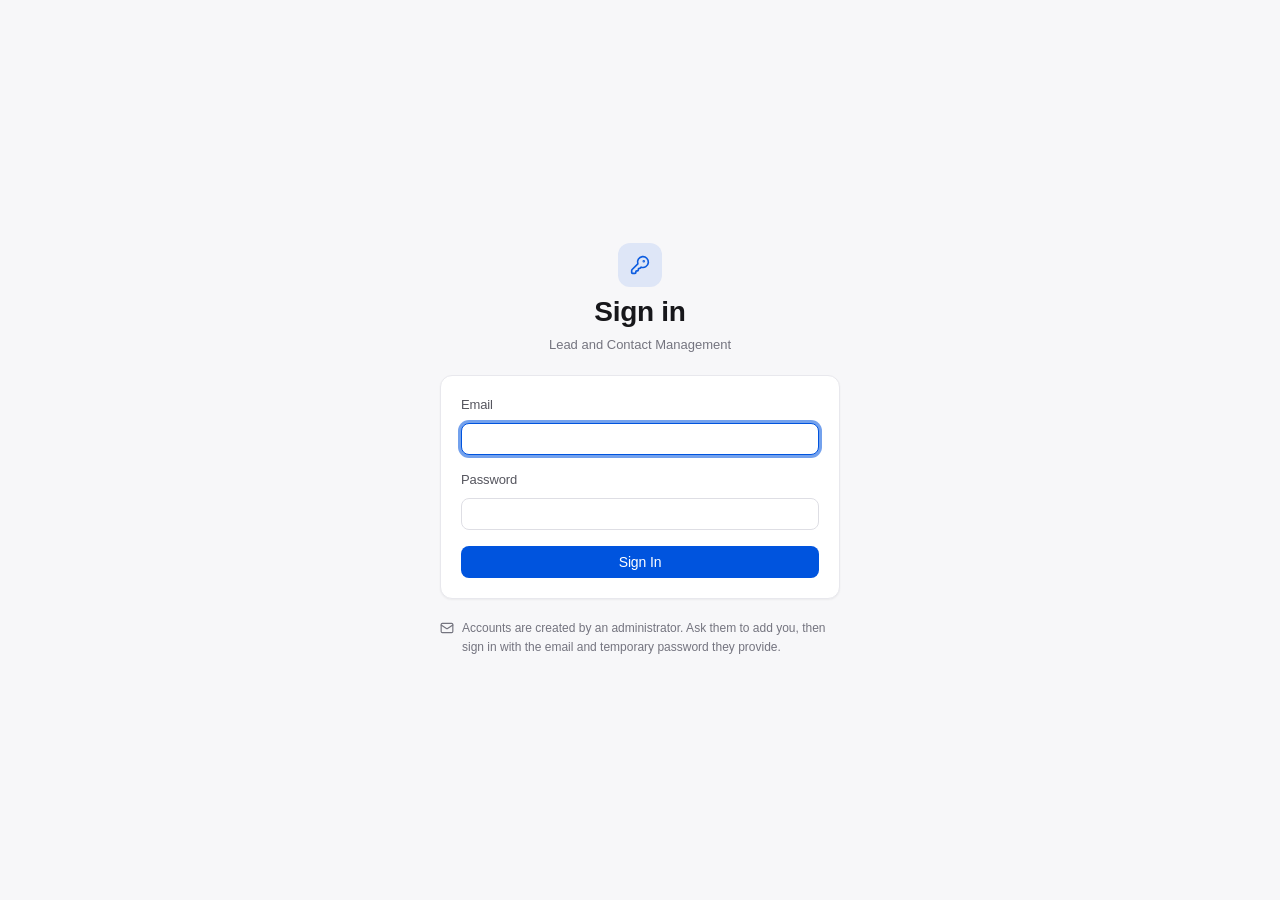
==== index.html @ 038307fb "fixed contacts select" ====
<!doctype html>
<html lang="en">
  <head>
    <meta charset="UTF-8" />
    <link rel="icon" type="image/svg+xml" href="/favicon.svg" />
    <link rel="apple-touch-icon" href="/apple-touch-icon.png" />
    <meta name="viewport" content="width=device-width, initial-scale=1.0, viewport-fit=cover" />
    <meta name="description" content="Lead and contact management CRM" />
    <meta name="color-scheme" content="light dark" />
    <!-- Tints the browser's own chrome (address bar / task switcher). Kept even
         though the installable PWA is gone: this still applies to a normal
         mobile browser tab. -->
    <meta name="theme-color" content="#0054de" />
    <title>CRM</title>
    <script type="module" crossorigin src="/assets/index-DCF0QNvK.js"></script>
    <link rel="stylesheet" crossorigin href="/assets/index-BPb2oAdN.css">
  </head>
  <body>
    <div id="root"></div>
  </body>
</html>
---- assets/index-BPb2oAdN.css ----
.btn{justify-content:center;align-items:center;gap:var(--space-2);height:var(--control-height);padding-inline:var(--space-3);border-radius:var(--radius-md);font-size:var(--text-base);font-weight:var(--weight-medium);letter-spacing:var(--tracking-tight);white-space:nowrap;-webkit-user-select:none;user-select:none;transition:background-color var(--duration-fast) var(--ease-out), border-color var(--duration-fast) var(--ease-out), color var(--duration-fast) var(--ease-out), opacity var(--duration-fast) var(--ease-out), transform var(--duration-fast) var(--ease-out);border:1px solid #0000;display:inline-flex}.btn:active:not(:disabled){transform:scale(.98)}.btn:disabled{opacity:.45}.btn--full{width:100%}.btn__icon{stroke-width:2px;flex-shrink:0;width:15px;height:15px}.btn--sm{height:var(--control-height-sm);padding-inline:var(--space-2);font-size:var(--text-sm);gap:var(--space-1)}.btn--sm .btn__icon{width:13px;height:13px}.btn--lg{height:var(--control-height-lg);padding-inline:var(--space-4);font-size:var(--text-md)}.btn--lg .btn__icon{width:17px;height:17px}@media (width<=720px){.btn{padding-inline:var(--space-4)}.btn__icon{width:17px;height:17px}.btn--sm{padding-inline:var(--space-3)}}.btn--primary{background-color:var(--accent);color:var(--accent-fg)}.btn--primary:hover:not(:disabled){background-color:var(--accent-hover)}.btn--primary:active:not(:disabled){background-color:var(--accent-active)}.btn--secondary{background-color:var(--bg-surface);color:var(--fg);border-color:var(--border);box-shadow:var(--shadow-xs)}.btn--secondary:hover:not(:disabled){background-color:var(--bg-subtle);border-color:var(--border-strong)}.btn--ghost{color:var(--fg-secondary);background-color:#0000}.btn--ghost:hover:not(:disabled){background-color:var(--bg-hover);color:var(--fg)}.btn--subtle{background-color:var(--bg-subtle);color:var(--fg)}.btn--subtle:hover:not(:disabled){background-color:var(--bg-active)}.btn--accent-soft{background-color:var(--accent-surface);color:var(--accent-text)}.btn--accent-soft:hover:not(:disabled){background-color:var(--accent-surface-hover)}.btn--danger{background-color:var(--danger);color:#fff}.btn--danger:hover:not(:disabled){background-color:var(--danger-hover)}.btn--danger-ghost{color:var(--danger);background-color:#0000}.btn--danger-ghost:hover:not(:disabled){background-color:var(--danger-surface)}.btn--link{color:var(--accent-text);border-radius:var(--radius-xs);background-color:#0000;height:auto;padding-inline:0}.btn--link:hover:not(:disabled){text-decoration:underline}.btn--link:active:not(:disabled){transform:none}.icon-btn{width:var(--control-height);height:var(--control-height);border-radius:var(--radius-md);color:var(--fg-secondary);transition:background-color var(--duration-fast) var(--ease-out), color var(--duration-fast) var(--ease-out), border-color var(--duration-fast) var(--ease-out);border:1px solid #0000;flex-shrink:0;justify-content:center;align-items:center;display:inline-flex}.icon-btn__icon{stroke-width:2px;width:16px;height:16px}.icon-btn:disabled{opacity:.4}.icon-btn--sm{width:var(--control-height-sm);height:var(--control-height-sm)}.icon-btn--sm .icon-btn__icon{width:14px;height:14px}.icon-btn--lg{width:var(--control-height-lg);height:var(--control-height-lg)}.icon-btn--lg .icon-btn__icon{width:18px;height:18px}.icon-btn--ghost:hover:not(:disabled){background-color:var(--bg-hover);color:var(--fg)}.icon-btn--subtle{background-color:var(--bg-subtle)}.icon-btn--subtle:hover:not(:disabled){background-color:var(--bg-active);color:var(--fg)}.icon-btn--secondary{background-color:var(--bg-surface);border-color:var(--border);color:var(--fg);box-shadow:var(--shadow-xs)}.icon-btn--secondary:hover:not(:disabled){background-color:var(--bg-subtle);border-color:var(--border-strong)}.icon-btn--accent{background-color:var(--accent);color:var(--accent-fg)}.icon-btn--accent:hover:not(:disabled){background-color:var(--accent-hover)}.icon-btn--danger:hover:not(:disabled){background-color:var(--danger-surface);color:var(--danger)}.icon-btn--active,.icon-btn[aria-expanded=true],.icon-btn[aria-pressed=true]{background-color:var(--accent-surface);color:var(--accent-text)}.field{gap:var(--space-2);flex-direction:column;min-width:0;display:flex}.field--full{width:100%}.field__label{font-size:var(--text-sm);font-weight:var(--weight-medium);color:var(--fg-secondary);letter-spacing:var(--tracking-tight)}.field__control{border-radius:var(--radius-md);background-color:var(--bg-surface);border:1px solid var(--border);width:100%;transition:border-color var(--duration-fast) var(--ease-out), box-shadow var(--duration-fast) var(--ease-out), background-color var(--duration-fast) var(--ease-out);align-items:center;display:flex;position:relative}.field__control:hover:not(.field--disabled){border-color:var(--border-strong)}.field__control:focus-within{border-color:var(--accent);box-shadow:0 0 0 3px var(--border-focus)}.field--error .field__control{border-color:var(--danger)}.field--error .field__control:focus-within{box-shadow:0 0 0 3px color-mix(in srgb, var(--danger) 25%, transparent)}.field__control--sm{height:var(--control-height-sm)}.field__control--md{height:var(--control-height)}.field__control--lg{height:var(--control-height-lg)}.field__input{width:100%;min-width:0;height:100%;padding-inline:var(--space-3);font-size:var(--text-base);color:var(--fg);border-radius:inherit;transition:outline-color var(--duration-fast) var(--ease-out)}.field__control--sm .field__input{font-size:var(--text-sm);padding-inline:var(--space-2)}.field__control--lg .field__input{font-size:var(--text-md)}.field__input:focus-visible{outline:none}.field__input:disabled{color:var(--fg-tertiary);cursor:not-allowed}.field--disabled{opacity:.6;cursor:not-allowed}.field__control:has(.field__input:disabled){background-color:var(--bg-subtle);cursor:not-allowed}.field__icon{left:var(--space-3);width:15px;height:15px;color:var(--fg-tertiary);pointer-events:none;stroke-width:2px;position:absolute}.field__control:has(.field__icon) .field__input{padding-left:calc(var(--space-3) * 2 + 15px)}.field__trailing{align-items:center;gap:var(--space-1);padding-right:var(--space-2);display:flex}.field__textarea{padding-block:var(--space-2);resize:vertical;height:auto;min-height:76px;line-height:var(--leading-normal);background-color:var(--bg-surface);border:1px solid var(--border);border-radius:var(--radius-md)}.field__textarea:focus-visible{border-color:var(--accent);box-shadow:0 0 0 3px var(--border-focus)}.field--error .field__textarea{border-color:var(--danger)}.field__hint{font-size:var(--text-xs);color:var(--fg-tertiary);line-height:var(--leading-normal)}.field__error{font-size:var(--text-xs);color:var(--danger);line-height:var(--leading-normal)}.select__wrapper{width:100%;display:flex;position:relative}.select{appearance:none;padding-right:var(--space-8);cursor:pointer}.select:disabled{cursor:not-allowed}.select__chevron{right:var(--space-3);width:12px;height:12px;color:var(--fg-tertiary);pointer-events:none;position:absolute;top:50%;transform:translateY(-50%)}.search{background-color:var(--bg-surface);border:1px solid var(--border);border-radius:var(--radius-md);width:100%;transition:border-color var(--duration-fast) var(--ease-out), box-shadow var(--duration-fast) var(--ease-out);align-items:center;display:flex;position:relative}.search:hover{border-color:var(--border-strong)}.search:focus-within{border-color:var(--accent);box-shadow:0 0 0 3px var(--border-focus)}.search--sm{height:var(--control-height-sm)}.search--md{height:var(--control-height)}.search--lg{height:var(--control-height-lg)}.search__icon{left:var(--space-3);width:15px;height:15px;color:var(--fg-tertiary);pointer-events:none;position:absolute}.search__input{width:100%;height:100%;padding-inline:calc(var(--space-3) * 2 + 15px) var(--space-8);font-size:var(--text-base);color:var(--fg);border-radius:inherit;background:0 0}.search--sm .search__input{font-size:var(--text-sm)}.search__input::-webkit-search-cancel-button{display:none}.search__input:focus-visible{outline:none}.search__clear{position:absolute;right:4px}.date-picker{gap:var(--space-2);flex-direction:column;width:100%;min-width:0;display:flex}.date-picker__control{border-radius:var(--radius-md);background-color:var(--bg-surface);border:1px solid var(--border);width:100%;transition:border-color var(--duration-fast) var(--ease-out), box-shadow var(--duration-fast) var(--ease-out);align-items:center;display:flex;position:relative}.date-picker__control:hover:not(:has(input:disabled)){border-color:var(--border-strong)}.date-picker__control:focus-within{border-color:var(--accent);box-shadow:0 0 0 3px var(--border-focus)}.date-picker__control--sm{height:var(--control-height-sm)}.date-picker__control--md{height:var(--control-height)}.date-picker__control--lg{height:var(--control-height-lg)}.date-picker__icon{left:var(--space-3);width:15px;height:15px;color:var(--fg-tertiary);pointer-events:none;position:absolute}.date-picker__input{width:100%;height:100%;padding-inline:calc(var(--space-3) * 2 + 15px) var(--space-3);font-size:var(--text-base);color:var(--fg);border-radius:inherit;background:0 0;font-family:inherit}.date-picker__input:focus-visible{outline:none}.date-picker__input:disabled{color:var(--fg-tertiary);cursor:not-allowed}.date-picker__input::-webkit-calendar-picker-indicator{opacity:.45;cursor:pointer}.date-picker__input::-webkit-calendar-picker-indicator:hover{opacity:.8}:root[data-theme=dark] .date-picker__input::-webkit-calendar-picker-indicator{filter:invert();opacity:.55}.time-picker{width:100%;height:100%;padding-inline:calc(var(--space-3) * 2 + 15px) var(--space-3);align-items:center;gap:2px;display:flex}.time-picker__select{appearance:none;width:3ch;font-size:var(--text-base);font-variant-numeric:tabular-nums;color:var(--fg);border-radius:var(--radius-sm);cursor:pointer;background:0 0;border:none;padding:0 1px;font-family:inherit}.time-picker__select:focus-visible{outline:2px solid var(--accent);outline-offset:1px}.time-picker__select:disabled{color:var(--fg-tertiary);cursor:not-allowed}.time-picker__colon{color:var(--fg-secondary);font-variant-numeric:tabular-nums}.date-picker__control--sm .time-picker__select{font-size:var(--text-sm)}.checkbox{align-items:flex-start;gap:var(--space-2);cursor:pointer;-webkit-user-select:none;user-select:none;min-width:0;display:inline-flex}.checkbox:has(.checkbox__input:disabled){opacity:.5;cursor:not-allowed}.checkbox__box{border-radius:var(--radius-xs);border:1px solid var(--border-strong);background-color:var(--bg-surface);width:17px;height:17px;transition:background-color var(--duration-fast) var(--ease-out), border-color var(--duration-fast) var(--ease-out);flex-shrink:0;place-items:center;margin-top:1px;display:grid;position:relative}.checkbox:hover .checkbox__box:not(:has(.checkbox__input:disabled)){border-color:var(--accent)}.checkbox__input{opacity:0;width:100%;height:100%;cursor:inherit;margin:0;position:absolute;inset:0}.checkbox__input:focus-visible+.checkbox__icon{outline:2px solid var(--accent);outline-offset:2px}.checkbox__icon{width:12px;height:12px;color:var(--accent-fg);opacity:0;pointer-events:none;transition:opacity var(--duration-fast) var(--ease-out)}.checkbox__dash{opacity:0}.checkbox__input:checked+.checkbox__icon,.checkbox__input:indeterminate+.checkbox__icon,.checkbox__input:checked+.checkbox__icon .checkbox__tick{opacity:1}.checkbox__input:checked+.checkbox__icon .checkbox__dash,.checkbox__input:indeterminate+.checkbox__icon .checkbox__tick{opacity:0}.checkbox__input:indeterminate+.checkbox__icon .checkbox__dash{opacity:1}.checkbox__input:checked+.checkbox__box,.checkbox__input:checked~.checkbox__icon,.checkbox__input:checked+.checkbox__icon{background-color:var(--accent);border-color:var(--accent)}.checkbox__box:has(.checkbox__input:checked){background-color:var(--accent);border-color:var(--accent)}.checkbox__box:has(.checkbox__input:checked) .checkbox__icon{color:var(--accent-fg)}.checkbox__box--radio{border-radius:var(--radius-full)}.checkbox__radio{width:12px;height:12px;color:var(--accent-fg);opacity:0;transition:opacity var(--duration-fast) var(--ease-out)}.checkbox__box--radio:has(.checkbox__input:checked) .checkbox__radio{opacity:1}.checkbox__text{flex-direction:column;gap:1px;min-width:0;display:flex}.checkbox__label{font-size:var(--text-base);color:var(--fg);line-height:var(--leading-normal)}.checkbox__description{font-size:var(--text-xs);color:var(--fg-tertiary);line-height:var(--leading-normal)}.switch{justify-content:space-between;align-items:center;gap:var(--space-4);min-width:0;display:flex}.switch__text{flex-direction:column;gap:1px;min-width:0;display:flex}.switch__label{font-size:var(--text-base);color:var(--fg);line-height:var(--leading-normal);cursor:pointer}.switch__description{font-size:var(--text-xs);color:var(--fg-tertiary);line-height:var(--leading-normal)}.switch__track{border-radius:var(--radius-full);background-color:var(--bg-active);width:44px;height:26px;transition:background-color var(--duration-base) var(--ease-out);flex-shrink:0;position:relative}.switch__track[aria-checked=true]{background-color:var(--accent)}.switch__track:disabled{opacity:.45;cursor:not-allowed}.switch__thumb{border-radius:var(--radius-full);background-color:var(--white);width:22px;height:22px;transition:transform var(--duration-base) var(--ease-spring);position:absolute;top:2px;left:2px;box-shadow:0 1px 3px #00000038}.switch__track[aria-checked=true] .switch__thumb{transform:translate(18px)}.switch__track:focus-visible{outline:2px solid var(--accent);outline-offset:2px}.choice{gap:var(--space-2);border:0;flex-direction:column;min-width:0;margin:0;padding:0;display:flex}.choice__options{gap:var(--space-2);flex-wrap:wrap;display:flex}.choice__options[style*=--choice-columns]{grid-template-columns:repeat(var(--choice-columns), minmax(0, 1fr));display:grid}.choice__option{cursor:pointer;min-width:0;display:block;position:relative}.choice__option input{clip:rect(0 0 0 0);white-space:nowrap;border:0;width:1px;height:1px;margin:-1px;padding:0;position:absolute;overflow:hidden}.choice__chip{align-items:center;gap:var(--space-2);padding:var(--space-2) var(--space-3);border:1px solid var(--border);border-radius:var(--radius-full);background-color:var(--bg);color:var(--fg-secondary);font-size:var(--text-sm);white-space:nowrap;transition:background-color var(--duration-fast) var(--ease-out), border-color var(--duration-fast) var(--ease-out), color var(--duration-fast) var(--ease-out);line-height:1.2;display:inline-flex}.choice--sm .choice__chip{padding:var(--space-1) var(--space-2);font-size:var(--text-xs)}.choice__option:hover .choice__chip{border-color:var(--border-focus);color:var(--fg)}.choice__option input:focus-visible+.choice__chip{outline:2px solid var(--accent);outline-offset:2px}.choice__option--selected .choice__chip{background-color:var(--accent-surface);border-color:var(--accent-border);color:var(--accent-text);font-weight:var(--weight-medium)}.choice__option--selected:hover .choice__chip{background-color:var(--accent-surface-hover)}.choice__chip--info{color:var(--info)}.choice__chip--violet{color:var(--status-violet)}.choice__chip--accent{color:var(--accent-text)}.choice__chip--warning{color:var(--warning)}.choice__chip--success{color:var(--success)}.choice__chip--danger{color:var(--danger)}.choice__chip--neutral{color:var(--fg-secondary)}.choice__chip--info,.choice__chip--violet,.choice__chip--accent,.choice__chip--warning,.choice__chip--success,.choice__chip--danger,.choice__chip--neutral{background-color:#0000;border-color:#0000;padding-left:0;padding-right:0}.choice__option--selected .choice__chip--info{background-color:var(--info-surface,var(--accent-surface));border-color:var(--info)}.choice__option--selected .choice__chip--violet{background-color:var(--status-violet-surface);border-color:var(--status-violet)}.choice__option--selected .choice__chip--accent{background-color:var(--accent-surface);border-color:var(--accent)}.choice__option--selected .choice__chip--warning{background-color:var(--warning-surface,var(--accent-surface));border-color:var(--warning)}.choice__option--selected .choice__chip--success{background-color:var(--success-surface,var(--accent-surface));border-color:var(--success)}.choice__option--selected .choice__chip--danger{background-color:var(--danger-surface,var(--accent-surface));border-color:var(--danger)}.choice__option--selected .choice__chip--neutral{background-color:var(--bg-active);border-color:var(--border-strong);color:var(--fg)}.choice__count{border-radius:var(--radius-full);background-color:var(--bg-active);color:var(--fg-tertiary);font-size:var(--text-2xs);font-variant-numeric:tabular-nums;padding:0 6px}.choice__option--selected .choice__count{background-color:var(--bg);color:inherit}.avatar{width:var(--avatar-size);height:var(--avatar-size);border-radius:var(--radius-full);background-color:var(--bg-subtle);color:var(--fg-secondary);-webkit-user-select:none;user-select:none;vertical-align:middle;flex-shrink:0;place-items:center;display:inline-grid;position:relative;overflow:visible}.avatar--square{border-radius:var(--radius-md)}.avatar--xs{--avatar-size:20px}.avatar--sm{--avatar-size:24px}.avatar--md{--avatar-size:32px}.avatar--lg{--avatar-size:40px}.avatar--xl{--avatar-size:56px}.avatar--2xl{--avatar-size:88px}.avatar__initials{border-radius:inherit;background-color:hsl(var(--avatar-hue) 62% 88%);width:100%;height:100%;color:hsl(var(--avatar-hue) 55% 28%);font-size:calc(var(--avatar-size) * .38);font-weight:var(--weight-semibold);letter-spacing:.01em;place-items:center;line-height:1;display:grid}:root[data-theme=dark] .avatar__initials{background-color:hsl(var(--avatar-hue) 32% 26%);color:hsl(var(--avatar-hue) 60% 82%)}.avatar__overflow{background-color:var(--bg-active);color:var(--fg-secondary);font-size:calc(var(--avatar-size) * .34);font-weight:var(--weight-semibold);box-shadow:0 0 0 2px var(--bg-surface)}.avatar__status{border-radius:var(--radius-full);width:30%;min-width:8px;height:30%;min-height:8px;box-shadow:0 0 0 2px var(--bg-surface);position:absolute;bottom:-1px;right:-1px}.avatar__status--online{background-color:var(--success)}.avatar__status--away{background-color:var(--warning)}.avatar__status--offline{background-color:var(--fg-quaternary)}.avatar__status--busy{background-color:var(--danger)}.avatar-group{align-items:center;display:inline-flex}.avatar-group>.avatar+.avatar{margin-left:-8px}.avatar-group>.avatar{box-shadow:0 0 0 2px var(--bg-surface)}.badge{align-items:center;gap:var(--space-1);border-radius:var(--radius-full);font-weight:var(--weight-medium);letter-spacing:var(--tracking-tight);white-space:nowrap;border:1px solid #0000;line-height:1;display:inline-flex}.badge--sm{padding:3px var(--space-2);font-size:var(--text-2xs)}.badge--md{padding:4px var(--space-2);font-size:var(--text-xs)}.badge__dot{border-radius:var(--radius-full);background-color:currentColor;flex-shrink:0;width:5px;height:5px}.badge--neutral{background-color:var(--neutral-surface);color:var(--fg-secondary)}.badge--accent{background-color:var(--accent-surface);color:var(--accent-text)}.badge--success{background-color:var(--success-surface);color:var(--success)}.badge--warning{background-color:var(--warning-surface);color:var(--warning)}.badge--danger{background-color:var(--danger-surface);color:var(--danger)}.badge--info{background-color:var(--info-surface);color:var(--info)}.badge--violet{background-color:var(--status-violet-surface);color:var(--status-violet)}:root[data-theme=dark] .badge--violet{background-color:var(--status-violet-surface-d);color:var(--status-violet-d)}.badge--outline{color:var(--fg-secondary);border-color:var(--border);background-color:#0000}.chip{align-items:center;gap:var(--space-1);max-width:100%;height:24px;padding-inline:var(--space-2);border-radius:var(--radius-sm);background-color:var(--bg-subtle);border:1px solid var(--border-subtle);color:var(--fg-secondary);font-size:var(--text-xs);font-weight:var(--weight-medium);letter-spacing:var(--tracking-tight);transition:background-color var(--duration-fast) var(--ease-out), color var(--duration-fast) var(--ease-out);display:inline-flex}button.chip:hover{background-color:var(--bg-active);color:var(--fg)}.chip--accent{background-color:var(--accent-surface);border-color:var(--accent-border);color:var(--accent-text)}.chip--success{background-color:var(--success-surface);color:var(--success);border-color:#0000}.chip--warning{background-color:var(--warning-surface);color:var(--warning);border-color:#0000}.chip--danger{background-color:var(--danger-surface);color:var(--danger);border-color:#0000}.chip__label{text-overflow:ellipsis;white-space:nowrap;overflow:hidden}.chip__remove{border-radius:var(--radius-xs);color:currentColor;opacity:.6;width:14px;height:14px;transition:opacity var(--duration-fast) var(--ease-out);flex-shrink:0;place-items:center;margin-right:-2px;display:grid}.chip__remove svg{width:8px;height:8px}.chip__remove:hover{opacity:1}.divider{border:none;border-top:1px solid var(--border-subtle);width:100%}.divider--sm{margin-block:var(--space-2)}.divider--md{margin-block:var(--space-4)}.divider--lg{margin-block:var(--space-6)}.divider--vertical{border-top:none;border-left:1px solid var(--border-subtle);width:1px;height:auto;margin-inline:var(--space-2);align-self:stretch}.divider--labelled{align-items:center;gap:var(--space-3);border:none;display:flex}.divider--labelled .divider__rule{background-color:var(--border-subtle);flex:1;height:1px}.divider__label{font-size:var(--text-xs);font-weight:var(--weight-medium);color:var(--fg-tertiary);text-transform:uppercase;letter-spacing:var(--tracking-wide);white-space:nowrap}.card{background-color:var(--bg-surface);border:1px solid var(--border-subtle);border-radius:var(--radius-lg);min-width:0;max-width:100%;box-shadow:var(--shadow-xs);flex-direction:column;display:flex;overflow:hidden}.card--padded{padding:var(--space-5)}.card--interactive{cursor:pointer;transition:border-color var(--duration-fast) var(--ease-out), box-shadow var(--duration-fast) var(--ease-out), transform var(--duration-fast) var(--ease-out)}.card--interactive:hover{border-color:var(--border-strong);box-shadow:var(--shadow-sm)}.card--interactive:active{transform:scale(.995)}.card-header{justify-content:space-between;align-items:flex-start;gap:var(--space-4);padding:var(--space-4) var(--space-5);border-bottom:1px solid var(--border-subtle);min-height:52px;display:flex}.card-header__text{flex-direction:column;gap:2px;min-width:0;display:flex}.card-header__title{font-size:var(--text-md);font-weight:var(--weight-semibold);letter-spacing:var(--tracking-tight);color:var(--fg)}.card-header__subtitle{font-size:var(--text-xs);color:var(--fg-tertiary);line-height:var(--leading-normal)}.card-header__actions{align-items:center;gap:var(--space-2);flex-shrink:0;display:flex}.card-body{padding:var(--space-5);min-width:0;max-width:100%;display:grid}.card-body--cols-1{grid-template-columns:minmax(0,1fr)}.card-body--cols-2{grid-template-columns:repeat(2,minmax(0,1fr))}.card-body--cols-3{grid-template-columns:repeat(3,minmax(0,1fr))}.card-body--gap-sm{gap:var(--space-3)}.card-body--gap-md{gap:var(--space-4)}.card-body--gap-lg{gap:var(--space-6)}.card-body--gap-none{gap:0}@media (width<=720px){.card-body--cols-2,.card-body--cols-3{grid-template-columns:minmax(0,1fr)}.card-header,.card-body,.card--padded{padding:var(--space-3) var(--space-4)}}.card-footer{align-items:center;gap:var(--space-3);padding:var(--space-3) var(--space-5);border-top:1px solid var(--border-subtle);background-color:var(--bg-subtle);border-radius:0 0 var(--radius-lg) var(--radius-lg);display:flex}@media (width<=720px){.card-footer{padding:var(--space-3) var(--space-4)}}.def-row{gap:var(--space-1);flex-direction:column;min-width:0;display:flex}.def-row__label{font-size:var(--text-xs);font-weight:var(--weight-medium);color:var(--fg-tertiary);letter-spacing:var(--tracking-tight)}.def-row__value{font-size:var(--text-base);color:var(--fg);line-height:var(--leading-normal);overflow-wrap:break-word;word-break:break-word;min-width:0}.overlay{z-index:var(--z-modal);display:flex;position:fixed;inset:0}.overlay__scrim{background-color:var(--bg-overlay);animation:overlay-fade var(--duration-base) var(--ease-out);position:absolute;inset:0}.overlay__scrim--dismissable{cursor:default}@keyframes overlay-fade{0%{opacity:0}to{opacity:1}}.popover{z-index:var(--z-popover);min-width:180px;padding:var(--space-1);background-color:var(--bg-elevated);border:1px solid var(--border);border-radius:var(--radius-lg);box-shadow:var(--shadow-popover);animation:popover-in var(--duration-fast) var(--ease-out);position:fixed}@keyframes popover-in{0%{opacity:0;transform:translateY(-4px)scale(.98)}to{opacity:1;transform:translateY(0)scale(1)}}.tooltip-wrapper{display:inline-flex}.tooltip{z-index:var(--z-popover);max-width:min(280px,100vw - 16px);padding:var(--space-1) var(--space-2);background-color:var(--fg);color:var(--bg-elevated);font-size:var(--text-xs);font-weight:var(--weight-medium);line-height:var(--leading-normal);text-align:left;border-radius:var(--radius-sm);box-shadow:var(--shadow-sm);pointer-events:none;animation:popover-in var(--duration-fast) var(--ease-out);position:fixed}.dialog{z-index:var(--z-modal);aspect-ratio:4/3;background-color:var(--bg-elevated);border:1px solid var(--border);border-radius:var(--radius-xl);width:min(80vw,106.667vh);max-height:80vh;box-shadow:var(--shadow-lg);animation:dialog-in var(--duration-base) var(--ease-out);flex-direction:column;margin:auto;display:flex;position:relative;overflow:hidden}.dialog--sm,.dialog--md,.dialog--lg,.dialog--xl{max-width:none}.dialog--full{max-width:none;width:min(1200px, calc(100vw - var(--space-8)));height:calc(100vh - var(--space-10));aspect-ratio:auto;max-height:none}@keyframes dialog-in{0%{opacity:0;transform:translateY(8px)scale(.985)}to{opacity:1;transform:translateY(0)scale(1)}}.dialog__header{justify-content:space-between;align-items:flex-start;gap:var(--space-4);padding:var(--space-5) var(--space-5) var(--space-3);flex-shrink:0;display:flex}.dialog__heading{gap:var(--space-1);flex-direction:column;min-width:0;display:flex}.dialog__title{font-size:var(--text-lg);font-weight:var(--weight-semibold);letter-spacing:var(--tracking-tight)}.dialog__description{font-size:var(--text-sm);color:var(--fg-secondary);line-height:var(--leading-normal)}.dialog__close,.drawer__close{border-radius:var(--radius-md);width:28px;height:28px;color:var(--fg-tertiary);transition:background-color var(--duration-fast) var(--ease-out), color var(--duration-fast) var(--ease-out);flex-shrink:0;place-items:center;margin:-2px -2px 0 0;display:grid}.dialog__close svg,.drawer__close svg{width:12px;height:12px}.dialog__close:hover,.drawer__close:hover{background-color:var(--bg-hover);color:var(--fg)}.dialog__body{padding:0 var(--space-5) var(--space-5);flex:1;min-height:0;overflow-y:auto}.dialog__footer{justify-content:flex-end;align-items:center;gap:var(--space-2);padding:var(--space-3) var(--space-5);border-top:1px solid var(--border-subtle);background-color:var(--bg-subtle);flex-wrap:wrap;flex-shrink:0;display:flex}.drawer{z-index:var(--z-modal);height:100%;width:min(var(--drawer-width), 100vw);background-color:var(--bg-elevated);border-left:1px solid var(--border);max-width:100vw;box-shadow:var(--shadow-lg);animation:drawer-in-right var(--duration-base) var(--ease-out);flex-direction:column;margin-left:auto;display:flex;position:relative}.drawer--left{border-left:none;border-right:1px solid var(--border);margin-left:0;margin-right:auto;animation-name:drawer-in-left}.drawer--top,.drawer--bottom{border-left:none;border-top:1px solid var(--border);width:100%;max-width:100%;height:auto;margin:0 auto;animation-name:drawer-in-bottom}@keyframes drawer-in-right{0%{transform:translate(100%)}to{transform:translate(0)}}@keyframes drawer-in-left{0%{transform:translate(-100%)}to{transform:translate(0)}}@keyframes drawer-in-bottom{0%{transform:translateY(100%)}to{transform:translateY(0)}}.drawer__header{justify-content:space-between;align-items:flex-start;gap:var(--space-4);padding:var(--space-4) var(--space-5);border-bottom:1px solid var(--border-subtle);flex-shrink:0;min-height:60px;display:flex}.drawer__heading{flex-direction:column;gap:2px;min-width:0;display:flex}.drawer__title{font-size:var(--text-md);font-weight:var(--weight-semibold);letter-spacing:var(--tracking-tight)}.drawer__description{font-size:var(--text-xs);color:var(--fg-tertiary)}.drawer__body{min-height:0;padding:var(--space-5);flex:1;overflow-y:auto}.drawer__footer{justify-content:flex-end;align-items:center;gap:var(--space-2);padding:var(--space-3) var(--space-5);border-top:1px solid var(--border-subtle);background-color:var(--bg-subtle);flex-shrink:0;display:flex}@media (width<=720px){.dialog{aspect-ratio:auto;border:none;border-radius:0;width:100%;max-width:100%;height:100%;max-height:100%;animation-name:sheet-in}.dialog--full{aspect-ratio:auto;width:100%;height:100%;max-height:100%}.dialog__header{padding:var(--space-4) var(--space-4) var(--space-3)}.dialog__body{padding:0 var(--space-4) var(--space-4)}.dialog__footer{padding:var(--space-3) var(--space-4);padding-bottom:calc(var(--space-3) + env(safe-area-inset-bottom,0px))}.drawer,.drawer--left{border:none;border-top:1px solid var(--border);border-radius:var(--radius-xl) var(--radius-xl) 0 0;width:100%;max-width:100%;height:auto;max-height:88vh;margin:auto auto 0;animation-name:sheet-in}.drawer__footer{padding-bottom:calc(var(--space-3) + env(safe-area-inset-bottom,0px))}}@keyframes sheet-in{0%{transform:translateY(100%)}to{transform:translateY(0)}}.dropdown{min-width:200px}.dropdown__header{padding:var(--space-2) var(--space-3);border-bottom:1px solid var(--border-subtle);margin-bottom:var(--space-1)}.dropdown__footer{padding:var(--space-2);border-top:1px solid var(--border-subtle);margin-top:var(--space-1)}.dropdown__list{flex-direction:column;gap:1px;display:flex}.dropdown__item{align-items:center;gap:var(--space-2);width:100%;padding:var(--space-2) var(--space-3);border-radius:var(--radius-sm);font-size:var(--text-base);color:var(--fg);text-align:left;transition:background-color var(--duration-fast) var(--ease-out);display:flex}.dropdown__item:hover:not(:disabled){background-color:var(--accent);color:var(--accent-fg)}.dropdown__item:disabled{opacity:.4;cursor:not-allowed}.dropdown__item--danger{color:var(--danger)}.dropdown__item--danger:hover:not(:disabled){background-color:var(--danger);color:#fff}.dropdown__item-icon{opacity:.75;stroke-width:2px;flex-shrink:0;width:15px;height:15px}.dropdown__item-text{flex-direction:column;flex:1;gap:1px;min-width:0;display:flex}.dropdown__item-label{text-overflow:ellipsis;white-space:nowrap;min-width:0;overflow:hidden}.dropdown__item-hint{font-size:var(--text-xs);line-height:var(--leading-relaxed);color:inherit;opacity:.65;white-space:normal}.dropdown__check{font-size:var(--text-xs);opacity:.9}.dropdown__label{padding:var(--space-2) var(--space-3) var(--space-1);font-size:var(--text-2xs);font-weight:var(--weight-semibold);color:var(--fg-tertiary);text-transform:uppercase;letter-spacing:var(--tracking-wide)}.dropdown__separator{background-color:var(--border-subtle);height:1px;margin-block:var(--space-1)}.tabs{align-items:center;gap:var(--space-1);scrollbar-width:none;min-width:0;display:flex;overflow-x:auto}.tabs::-webkit-scrollbar{display:none}.tabs__tab{align-items:center;gap:var(--space-2);padding:var(--space-2) var(--space-3);border-radius:var(--radius-md);font-size:var(--text-base);font-weight:var(--weight-medium);color:var(--fg-secondary);white-space:nowrap;transition:color var(--duration-fast) var(--ease-out), background-color var(--duration-fast) var(--ease-out);display:inline-flex;position:relative}.tabs__tab:hover:not(.tabs__tab--active){color:var(--fg);background-color:var(--bg-hover)}.tabs__tab--active{color:var(--fg)}.tabs--underline .tabs__tab{padding-inline:var(--space-3);border-radius:0;margin-bottom:-1px}.tabs--underline .tabs__tab:after{content:"";left:var(--space-2);right:var(--space-2);border-radius:var(--radius-full);height:2px;transition:background-color var(--duration-fast) var(--ease-out);background-color:#0000;position:absolute;bottom:0}.tabs--underline .tabs__tab--active:after{background-color:var(--accent)}.tabs--pill{padding:var(--space-1);background-color:var(--bg-sunken);border-radius:var(--radius-lg);gap:2px}.tabs--pill .tabs__tab--active{background-color:var(--bg-surface);box-shadow:var(--shadow-xs)}.tabs__icon{stroke-width:2px;width:15px;height:15px}.tabs__count{border-radius:var(--radius-full);background-color:var(--bg-active);min-width:18px;height:18px;color:var(--fg-secondary);font-size:var(--text-2xs);font-weight:var(--weight-semibold);font-variant-numeric:tabular-nums;place-items:center;padding-inline:5px;display:inline-grid}.tabs__tab--active .tabs__count{background-color:var(--accent);color:var(--accent-fg)}.tab-panel{min-width:0;animation:tab-fade var(--duration-base) var(--ease-out)}@keyframes tab-fade{0%{opacity:0;transform:translateY(2px)}to{opacity:1;transform:translateY(0)}}.segmented{background-color:var(--bg-sunken);border-radius:var(--radius-md);align-items:center;gap:2px;padding:2px;display:inline-flex}.segmented__item{align-items:center;gap:var(--space-1);height:26px;padding-inline:var(--space-3);border-radius:var(--radius-sm);font-size:var(--text-sm);font-weight:var(--weight-medium);color:var(--fg-secondary);white-space:nowrap;transition:background-color var(--duration-fast) var(--ease-out), color var(--duration-fast) var(--ease-out), box-shadow var(--duration-fast) var(--ease-out);display:inline-flex}.segmented--sm .segmented__item{height:22px;padding-inline:var(--space-2);font-size:var(--text-xs)}.segmented__item:hover:not(.segmented__item--active){color:var(--fg)}.segmented__item--active{background-color:var(--bg-surface);color:var(--fg);box-shadow:var(--shadow-xs)}.segmented__icon{stroke-width:2px;width:13px;height:13px}.table-wrap{-webkit-overflow-scrolling:touch;width:100%;max-height:max(240px, calc(100vh - var(--topbar-height) - 240px));overflow:auto}.table{width:100%;font-size:var(--text-base);border-collapse:separate;border-spacing:0}.table__head{z-index:calc(var(--z-sticky) - 1);background-color:var(--bg-surface);position:sticky;top:0}.table__head tr{background-color:var(--bg-surface)}.table__th{background-color:var(--bg-surface);border-bottom:1px solid var(--border-subtle);font-weight:var(--weight-medium);color:var(--fg-tertiary);text-align:left;white-space:nowrap;padding:0;position:sticky;top:0}.table__th--left{text-align:left}.table__th--center{text-align:center}.table__th--right{text-align:right}.table__th-label{padding:var(--space-3) var(--space-4);font-size:var(--text-xs);letter-spacing:var(--tracking-tight);display:block}.table__th--sortable .table__th-label{padding:0}.table__sort{align-items:center;gap:var(--space-1);width:100%;padding:var(--space-3) var(--space-4);font:inherit;color:inherit;transition:color var(--duration-fast) var(--ease-out);display:flex}.table__th--right .table__sort{justify-content:flex-end}.table__th--sortable:hover .table__sort{color:var(--fg)}.table__sort-icon{width:12px;height:12px;color:var(--fg-quaternary);opacity:.5;transition:opacity var(--duration-fast) var(--ease-out), transform var(--duration-fast) var(--ease-out);place-items:center;display:inline-grid}.table__sort-icon svg{width:10px;height:10px}.table__th[aria-sort=ascending] .table__sort-icon,.table__th[aria-sort=descending] .table__sort-icon{opacity:1;color:var(--accent)}.table__th[aria-sort=descending] .table__sort-icon{transform:rotate(180deg)}.table__body .table__row{transition:background-color var(--duration-fast) var(--ease-out)}.table__row--interactive{cursor:pointer}.table__row--interactive:hover{background-color:var(--bg-subtle)}.table__row--selected{background-color:var(--accent-surface)}.table__row--selected:hover{background-color:var(--accent-surface-hover)}.table__td{padding:0 var(--space-4);height:var(--row-height);color:var(--fg);vertical-align:middle;border-bottom:1px solid var(--border-subtle)}.table__td--left{text-align:left}.table__td--center{text-align:center}.table__td--right{text-align:right}.table__td--sticky{background-color:var(--bg-surface);box-shadow:-1px 0 0 var(--border-subtle);width:1%;position:sticky;right:0}.table__row--interactive:hover .table__td--sticky{background-color:var(--bg-subtle)}.table__row--selected .table__td--sticky{background-color:var(--accent-surface)}.table[data-density=compact] .table__th-label,.table[data-density=compact] .table__sort{padding:var(--space-2) var(--space-3)}.table[data-density=compact] .table__td{padding-inline:var(--space-3)}.table__input{width:100%;height:calc(var(--row-height) - 8px);padding-inline:var(--space-2);border-radius:var(--radius-sm);background-color:var(--bg-surface);border:1px solid var(--border);font-size:var(--text-base)}.table__input:focus-visible{border-color:var(--accent);box-shadow:0 0 0 2px var(--border-focus)}.skeleton{background-color:var(--bg-active);border-radius:var(--radius-sm);animation:skeleton-pulse 1.4s var(--ease-in-out) infinite;display:block}.skeleton--text{width:100%;height:11px}.skeleton--circle{border-radius:var(--radius-full);aspect-ratio:1;height:auto}.skeleton--block{border-radius:var(--radius-md);width:100%;height:64px}@keyframes skeleton-pulse{0%,to{opacity:1}50%{opacity:.45}}.skeleton-group{gap:var(--space-2);flex-direction:column;display:flex}.empty-state{justify-content:center;align-items:center;gap:var(--space-2);padding:var(--space-12) var(--space-6);text-align:center;flex-direction:column;display:flex}.empty-state--compact{padding:var(--space-8) var(--space-4)}.empty-state__icon{width:44px;height:44px;margin-bottom:var(--space-1);border-radius:var(--radius-lg);background-color:var(--bg-subtle);color:var(--fg-tertiary);place-items:center;display:grid}.empty-state__icon svg{stroke-width:1.75px;width:20px;height:20px}.empty-state__title{font-size:var(--text-md);font-weight:var(--weight-semibold);letter-spacing:var(--tracking-tight)}.empty-state__description{font-size:var(--text-sm);color:var(--fg-tertiary);line-height:var(--leading-relaxed);max-width:42ch}.empty-state__action{justify-content:center;gap:var(--space-2);margin-top:var(--space-3);flex-wrap:wrap;display:flex}.progress{border-radius:var(--radius-full);background-color:var(--bg-active);width:100%;height:6px;overflow:hidden}.progress__fill{border-radius:inherit;height:100%;transition:width var(--duration-slow) var(--ease-out);display:block}.progress__fill--accent{background-color:var(--accent)}.progress__fill--success{background-color:var(--success)}.progress__fill--warning{background-color:var(--warning)}.progress__fill--danger{background-color:var(--danger)}.bar-chart{gap:var(--space-3);flex-direction:column;display:flex}.bar-chart__row{align-items:center;gap:var(--space-3);grid-template-columns:minmax(80px,1fr) 3fr auto;display:grid}.bar-chart__label{font-size:var(--text-sm);color:var(--fg-secondary);text-overflow:ellipsis;white-space:nowrap;overflow:hidden}.bar-chart__track{border-radius:var(--radius-full);background-color:var(--bg-active);height:6px;overflow:hidden}.bar-chart__fill{border-radius:inherit;height:100%;transition:width var(--duration-slow) var(--ease-out);display:block}.bar-chart__value{font-size:var(--text-sm);font-weight:var(--weight-semibold);color:var(--fg);font-variant-numeric:tabular-nums;text-align:right;min-width:24px}.donut{align-items:center;gap:var(--space-5);flex-direction:column;margin:0;display:flex}.donut__ring{aspect-ratio:1;flex:none;max-width:100%;overflow:visible}.donut__track{fill:none;stroke:var(--bg-subtle);stroke-width:14px}.donut__slice{fill:none;stroke-width:14px;transition:stroke-dasharray var(--duration-slow) var(--ease-out)}.donut__total{fill:var(--fg);font-family:inherit;font-size:22px;font-weight:var(--weight-semibold)}.donut__legend{gap:var(--space-2);flex-direction:column;width:100%;min-width:0;display:flex}.donut__legend-row{align-items:center;gap:var(--space-2);font-size:var(--text-xs);grid-template-columns:10px minmax(0,1fr) auto;display:grid}.donut__swatch{border-radius:3px;width:10px;height:10px}.donut__legend-label{color:var(--fg-secondary);text-overflow:ellipsis;white-space:nowrap;overflow:hidden}.donut__legend-value{color:var(--fg);font-weight:var(--weight-semibold);font-variant-numeric:tabular-nums}.donut__legend-share{color:var(--fg-tertiary);font-weight:var(--weight-regular)}.copy-btn{font-size:var(--text-sm);color:var(--accent-text);padding:var(--space-1) var(--space-2);border-radius:var(--radius-sm);transition:background-color var(--duration-fast) var(--ease-out)}.copy-btn:hover{background-color:var(--accent-surface)}@media (width<=1023px){.table-wrap{max-height:none;overflow:visible}.table,.table__body{display:block}.table__head{display:none}.table__row{margin-bottom:var(--space-3);background-color:var(--bg-surface);border:1px solid var(--border-subtle);border-radius:var(--radius-lg);box-shadow:var(--shadow-xs);display:block}.table__row:last-child{margin-bottom:0}.table__row--interactive:hover,.table__row--interactive:active{background-color:var(--bg-subtle)}.table__row--selected{background-color:var(--accent-surface)}.table__td,.table__td--sticky{align-items:stretch;gap:var(--space-1);width:auto;min-width:0;height:auto;padding:var(--space-3) var(--space-4);text-align:left;overflow-wrap:anywhere;box-shadow:none;border-bottom:1px solid var(--border-subtle);background-color:#0000;border-radius:0;flex-direction:column;display:flex;position:static}.table__td>*{min-width:0;max-width:100%}.table__td:last-child{border-bottom:none}.table__td:before{content:attr(data-label);color:var(--fg-tertiary);font-size:var(--text-xs);font-weight:var(--weight-medium);letter-spacing:var(--tracking-tight)}.table__td:not([data-label]):before{content:none}.table__td--right{text-align:left}}.toasts{z-index:var(--z-toast);gap:var(--space-2);padding:var(--space-4);pointer-events:none;flex-direction:column;display:flex;position:fixed}.toasts--bottom-right{align-items:flex-end;bottom:0;right:0}.toasts--bottom-left{align-items:flex-start;bottom:0;left:0}.toasts--top-center{align-items:center;top:0;left:50%;transform:translate(-50%)}.toast{align-items:flex-start;gap:var(--space-2);width:min(340px, calc(100vw - var(--space-8)));padding:var(--space-3) var(--space-3) var(--space-3) var(--space-4);background-color:var(--bg-elevated);border:1px solid var(--border);border-radius:var(--radius-lg);box-shadow:var(--shadow-popover);pointer-events:auto;animation:toast-in var(--duration-base) var(--ease-out);display:flex;position:relative;overflow:hidden}@keyframes toast-in{0%{opacity:0;transform:translateY(8px)scale(.98)}to{opacity:1;transform:translateY(0)scale(1)}}.toast--leaving{animation:toast-out .2s var(--ease-out) forwards;pointer-events:none}@keyframes toast-out{0%{opacity:1;transform:translateY(0)scale(1)}to{opacity:0;transform:translateY(6px)scale(.98)}}.toast--timed:after{content:"";height:2px;width:var(--toast-progress,100%);opacity:.3;background-color:currentColor;transition:width .1s linear;position:absolute;bottom:0;left:0}.toast--inline{width:100%;animation:none}.toast__icon{stroke-width:2px;flex-shrink:0;width:16px;height:16px;margin-top:1px}.toast__content{flex-direction:column;flex:1;gap:1px;min-width:0;display:flex}.toast__title{font-size:var(--text-base);font-weight:var(--weight-medium);color:var(--fg);line-height:var(--leading-normal)}.toast__description{font-size:var(--text-sm);color:var(--fg-secondary);line-height:var(--leading-normal)}.toast__action{padding:var(--space-1) var(--space-2);border-radius:var(--radius-sm);font-size:var(--text-sm);font-weight:var(--weight-medium);color:var(--accent-text);transition:background-color var(--duration-fast) var(--ease-out);flex-shrink:0;align-self:center}.toast__action:hover{background-color:var(--accent-surface)}.toast__close{border-radius:var(--radius-xs);width:20px;height:20px;color:var(--fg-tertiary);opacity:.7;transition:opacity var(--duration-fast) var(--ease-out), background-color var(--duration-fast) var(--ease-out);flex-shrink:0;place-items:center;display:grid}.toast__close svg{width:10px;height:10px}.toast__close:hover{opacity:1;background-color:var(--bg-hover)}.toast--success{border-left:3px solid var(--success)}.toast--success .toast__icon{color:var(--success)}.toast--danger{border-left:3px solid var(--danger)}.toast--danger .toast__icon{color:var(--danger)}.toast--warning{border-left:3px solid var(--warning)}.toast--warning .toast__icon{color:var(--warning)}.toast--info,.toast--accent{border-left:3px solid var(--accent)}.toast--info .toast__icon,.toast--accent .toast__icon{color:var(--accent)}.toast--neutral{border-left:3px solid var(--border-strong)}.overlay--command{align-items:flex-start;padding-top:12vh}.command{z-index:var(--z-modal);width:min(560px, calc(100vw - var(--space-8)));background-color:var(--bg-elevated);border:1px solid var(--border);border-radius:var(--radius-xl);max-height:60vh;box-shadow:var(--shadow-lg);animation:dialog-in var(--duration-base) var(--ease-out);flex-direction:column;display:flex;position:relative;overflow:hidden}.command__search{align-items:center;gap:var(--space-3);padding:var(--space-3) var(--space-4);border-bottom:1px solid var(--border-subtle);flex-shrink:0;display:flex}.command__search-icon{width:16px;height:16px;color:var(--fg-tertiary);flex-shrink:0}.command__input{min-width:0;font-size:var(--text-md);color:var(--fg);flex:1}.command__input:focus-visible{outline:none}.command__list{min-height:0;padding:var(--space-2);flex:1;overflow-y:auto}.command__section+.command__section{margin-top:var(--space-2)}.command__section-label{padding:var(--space-1) var(--space-2);font-size:var(--text-2xs);font-weight:var(--weight-semibold);color:var(--fg-tertiary);text-transform:uppercase;letter-spacing:var(--tracking-wide)}.command__item{align-items:center;gap:var(--space-3);width:100%;padding:var(--space-2) var(--space-2);border-radius:var(--radius-md);font-size:var(--text-base);color:var(--fg);text-align:left;display:flex}.command__item--active{background-color:var(--accent);color:var(--accent-fg)}.command__item-icon{opacity:.7;stroke-width:2px;flex-shrink:0;width:15px;height:15px}.command__item-label{text-overflow:ellipsis;white-space:nowrap;flex:1;min-width:0;overflow:hidden}.command__item-trail{font-size:var(--text-xs);opacity:.65;flex-shrink:0}.command__empty{padding:var(--space-8) var(--space-4);text-align:center;font-size:var(--text-sm);color:var(--fg-tertiary)}.command__footer{align-items:center;gap:var(--space-4);padding:var(--space-2) var(--space-4);border-top:1px solid var(--border-subtle);background-color:var(--bg-subtle);font-size:var(--text-2xs);color:var(--fg-tertiary);flex-shrink:0;display:flex}.command__footer kbd{border-radius:var(--radius-xs);background-color:var(--bg-surface);border:1px solid var(--border);min-width:16px;height:16px;font-family:var(--font-sans);font-size:var(--text-2xs);font-weight:var(--weight-medium);color:var(--fg-secondary);place-items:center;margin-right:3px;padding-inline:4px;display:inline-grid}@media (width<=720px){.overlay--command{padding-top:var(--space-4)}.command{width:100%;max-height:76vh}.toasts--bottom-right,.toasts--bottom-left{left:0;right:0;bottom:calc(var(--mobile-nav-height) + env(safe-area-inset-bottom,0px));align-items:stretch}.toast{width:100%}}.auth{min-height:100dvh;padding:var(--space-6) var(--space-4);background-color:var(--bg);justify-content:center;align-items:center;display:flex}.auth__panel{gap:var(--space-5);flex-direction:column;width:100%;max-width:400px;display:flex}.auth__header{align-items:center;gap:var(--space-2);text-align:center;flex-direction:column;display:flex}.auth__mark{border-radius:var(--radius-lg);background-color:var(--accent-surface);width:44px;height:44px;color:var(--accent-text);place-items:center;display:grid}.auth__mark svg{width:20px;height:20px}.auth__title{font-size:var(--text-2xl);font-weight:var(--weight-semibold);letter-spacing:var(--tracking-tight);color:var(--fg)}.auth__subtitle{font-size:var(--text-sm);color:var(--fg-tertiary)}.auth__form{gap:var(--space-4);flex-direction:column;display:flex}.auth__error,.auth__notice{align-items:flex-start;gap:var(--space-2);padding:var(--space-3);border-radius:var(--radius-md);font-size:var(--text-sm);line-height:var(--leading-relaxed);display:flex}.auth__error svg,.auth__notice svg{flex-shrink:0;width:16px;height:16px;margin-top:1px}.auth__error{background-color:var(--danger-surface);color:var(--danger)}.auth__notice{background-color:var(--warning-surface);color:var(--warning)}.auth__notice code{font-family:var(--font-mono);font-size:var(--text-xs);border-radius:var(--radius-sm);background-color:var(--bg-subtle);padding:1px 4px}.auth__footer{align-items:flex-start;gap:var(--space-2);font-size:var(--text-xs);color:var(--fg-tertiary);line-height:var(--leading-relaxed);display:flex}.auth__footer svg{flex-shrink:0;width:14px;height:14px;margin-top:2px}@media (width<=640px){.auth{padding:var(--space-4)}.auth__panel{max-width:none}}.shell{background-color:var(--bg);min-height:100%;display:flex}.sidebar{top:var(--nav-inset);left:var(--nav-inset);bottom:var(--nav-inset);z-index:var(--z-sticky);width:var(--sidebar-width);padding:var(--space-4) var(--space-3);border-radius:var(--radius-2xl);background-color:color-mix(in srgb, var(--bg-elevated) 72%, transparent);-webkit-backdrop-filter:saturate(180%)blur(24px);border:1px solid var(--border-subtle);box-shadow:var(--shadow-lg);flex-direction:column;display:flex;position:fixed}.sidebar__brand{align-items:center;gap:var(--space-2);padding:var(--space-2);margin-bottom:var(--space-4);border-radius:var(--radius-md);display:flex}.sidebar__mark{border-radius:var(--radius-sm);background-color:var(--accent);width:26px;height:26px;color:var(--accent-fg);font-size:var(--text-sm);font-weight:var(--weight-bold);letter-spacing:-.02em;flex-shrink:0;place-items:center;display:grid}.sidebar__name{font-size:var(--text-md);font-weight:var(--weight-semibold);letter-spacing:var(--tracking-tight);color:var(--fg);white-space:nowrap;text-overflow:ellipsis;overflow:hidden}.sidebar__nav{flex-direction:column;flex:1;gap:1px;min-height:0;display:flex;overflow-y:auto}.sidebar__section{margin-bottom:var(--space-4);flex-direction:column;gap:1px;display:flex}.sidebar__label{padding:var(--space-2) var(--space-2) var(--space-1);font-size:var(--text-2xs);font-weight:var(--weight-semibold);color:var(--fg-tertiary);text-transform:uppercase;letter-spacing:var(--tracking-wide)}.sidebar__link{align-items:center;gap:var(--space-3);height:32px;padding-inline:var(--space-2);border-radius:var(--radius-md);font-size:var(--text-base);font-weight:var(--weight-medium);color:var(--fg-secondary);transition:background-color var(--duration-fast) var(--ease-out), color var(--duration-fast) var(--ease-out);display:flex}.sidebar__link:hover{background-color:var(--bg-hover);color:var(--fg)}.sidebar__link--active{background-color:var(--accent-surface);color:var(--accent-text)}.sidebar__link--active:hover{background-color:var(--accent-surface-hover)}.sidebar__link-icon{stroke-width:2px;flex-shrink:0;width:17px;height:17px}.sidebar__link-label{text-overflow:ellipsis;white-space:nowrap;flex:1;min-width:0;overflow:hidden}.sidebar__badge{border-radius:var(--radius-full);background-color:var(--bg-active);min-width:18px;height:18px;color:var(--fg-secondary);font-size:var(--text-2xs);font-weight:var(--weight-semibold);font-variant-numeric:tabular-nums;place-items:center;padding-inline:5px;display:inline-grid}.sidebar__link--active .sidebar__badge{background-color:var(--accent);color:var(--accent-fg)}.sidebar__badge--alert{background-color:var(--danger);color:#fff}.sidebar__footer{padding-top:var(--space-3);border-top:1px solid var(--border-subtle);flex-direction:column;gap:1px;display:flex}.sidebar__user{align-items:center;gap:var(--space-2);width:100%;padding:var(--space-2);border-radius:var(--radius-md);text-align:left;display:flex}.sidebar__user-text{flex-direction:column;flex:1;min-width:0;display:flex}.sidebar__user-name{font-size:var(--text-sm);font-weight:var(--weight-medium);color:var(--fg);text-overflow:ellipsis;white-space:nowrap;overflow:hidden}.sidebar__user-role{font-size:var(--text-2xs);color:var(--fg-tertiary);text-transform:capitalize}.shell__main{min-width:0;margin-left:var(--sidebar-gutter);flex-direction:column;flex:1;display:flex}.shell__content{flex-direction:column;flex:1;min-width:0;display:flex}.topbar{z-index:var(--z-sticky);align-items:center;gap:var(--space-3);height:var(--topbar-height);padding-inline:var(--space-6);background-color:color-mix(in srgb, var(--bg) 82%, transparent);-webkit-backdrop-filter:saturate(180%)blur(20px);border-bottom:1px solid var(--border-subtle);display:flex;position:sticky;top:0}.topbar__title-group{flex-direction:column;flex:1;min-width:0;display:flex}.topbar__breadcrumb{align-items:center;gap:var(--space-1);font-size:var(--text-2xs);color:var(--fg-tertiary);display:flex}.topbar__breadcrumb-sep{opacity:.6}.topbar__title{font-size:var(--text-md);font-weight:var(--weight-semibold);letter-spacing:var(--tracking-tight);color:var(--fg);text-overflow:ellipsis;white-space:nowrap;overflow:hidden}.topbar__actions{align-items:center;gap:var(--space-2);flex-shrink:0;display:flex}.topbar__search{width:clamp(180px,26vw,320px)}.topbar__scope{flex-shrink:0;min-width:0}.scope-menu__trigger{align-items:center;gap:var(--space-2);height:28px;padding-inline:var(--space-2);border-radius:var(--radius-md);font-size:var(--text-sm);font-weight:var(--weight-medium);color:var(--fg-secondary);white-space:nowrap;transition:background-color var(--duration-fast) var(--ease-out), color var(--duration-fast) var(--ease-out);display:inline-flex}.scope-menu__trigger:hover,.scope-menu__trigger[aria-expanded=true]{background-color:var(--bg-hover);color:var(--fg)}.scope-menu__trigger-icon,.scope-menu__trigger-chevron{stroke-width:2px;width:14px;height:14px;color:var(--fg-tertiary);flex-shrink:0}.scope-menu__trigger-label{text-overflow:ellipsis;min-width:0;overflow:hidden}.scope-menu__header{font-size:var(--text-2xs);font-weight:var(--weight-semibold);color:var(--fg-tertiary);text-transform:uppercase;letter-spacing:var(--tracking-wide)}.scope-menu{min-width:260px}.topbar__shortcut{padding:2px var(--space-1);border-radius:var(--radius-xs);background-color:var(--bg-sunken);border:1px solid var(--border-subtle);font-size:var(--text-2xs);color:var(--fg-tertiary);flex-shrink:0;align-items:center;gap:2px;display:inline-flex}.topbar__search-label{padding-inline:calc(var(--space-3) * 2 + 15px) var(--space-2);color:var(--fg-tertiary);font-size:var(--text-sm);justify-content:flex-start}.topbar__bell-wrap{display:inline-flex;position:relative}.topbar__bell-count{border-radius:var(--radius-full);background-color:var(--danger);color:#fff;min-width:15px;height:15px;font-size:9px;font-weight:var(--weight-semibold);font-variant-numeric:tabular-nums;box-shadow:0 0 0 2px var(--bg);pointer-events:none;place-items:center;padding-inline:4px;display:inline-grid;position:absolute;top:-2px;right:-2px}.notifications{width:320px;max-width:min(320px,100vw - 24px);padding:0;overflow:hidden}.notifications__header{justify-content:space-between;align-items:center;gap:var(--space-2);padding:var(--space-3) var(--space-3) var(--space-2);border-bottom:1px solid var(--border-subtle);display:flex}.notifications__title{font-size:var(--text-sm);font-weight:var(--weight-semibold);color:var(--fg)}.notifications__count{border-radius:var(--radius-full);background-color:var(--bg-active);min-width:18px;height:18px;color:var(--fg-secondary);font-size:var(--text-2xs);font-weight:var(--weight-semibold);place-items:center;padding-inline:5px;display:inline-grid}.notifications__empty{padding:var(--space-5) var(--space-3);text-align:center;font-size:var(--text-sm);color:var(--fg-tertiary);margin:0}.notifications__list{padding:var(--space-1);max-height:min(60vh,360px);margin:0;list-style:none;overflow-y:auto}.notifications__item{align-items:flex-start;gap:var(--space-2);width:100%;padding:var(--space-2);border-radius:var(--radius-md);text-align:left;transition:background-color var(--duration-fast) var(--ease-out);display:flex}.notifications__item:hover{background-color:var(--bg-hover)}.notifications__dot{border-radius:var(--radius-full);background-color:var(--accent);flex-shrink:0;width:7px;height:7px;margin-top:6px}.notifications__dot--overdue{background-color:var(--danger)}.notifications__item-body{flex-direction:column;gap:1px;min-width:0;display:flex}.notifications__item-title{font-size:var(--text-sm);font-weight:var(--weight-medium);color:var(--fg);text-overflow:ellipsis;white-space:nowrap;overflow:hidden}.notifications__item-detail{font-size:var(--text-xs);color:var(--fg-tertiary);text-overflow:ellipsis;white-space:nowrap;overflow:hidden}.notifications__footer{padding:var(--space-1);border-top:1px solid var(--border-subtle)}.notifications__all{width:100%;padding:var(--space-2);border-radius:var(--radius-md);font-size:var(--text-sm);font-weight:var(--weight-medium);color:var(--accent);text-align:center;display:block}.notifications__all:hover{background-color:var(--bg-hover)}.topbar__avatar{align-items:center;gap:var(--space-2);padding:3px var(--space-2) 3px 3px;border-radius:var(--radius-full);transition:background-color var(--duration-fast) var(--ease-out);display:inline-flex}.topbar__avatar:hover{background-color:var(--bg-hover)}.topbar__avatar-name{font-size:var(--text-sm);font-weight:var(--weight-medium);color:var(--fg);text-overflow:ellipsis;white-space:nowrap;max-width:140px;overflow:hidden}.topbar__avatar-chevron{width:14px;height:14px;color:var(--fg-tertiary);flex-shrink:0}.dropdown__user{font-size:var(--text-sm);font-weight:var(--weight-medium);color:var(--fg)}.topbar__mobile-brand{align-items:center;gap:var(--space-2);font-size:var(--text-md);font-weight:var(--weight-semibold);letter-spacing:var(--tracking-tight);display:none}.page{width:100%;max-width:var(--content-max);padding:var(--space-6);flex:1;margin-inline:auto}.page--narrow{max-width:var(--content-reading-max)}.page__header{justify-content:space-between;align-items:flex-start;gap:var(--space-4);margin-bottom:var(--space-6);flex-wrap:wrap;display:flex}.page__heading{gap:var(--space-1);flex-direction:column;min-width:0;display:flex}.page__title{font-size:var(--text-2xl);font-weight:var(--weight-bold);letter-spacing:var(--tracking-tight)}.page__subtitle{font-size:var(--text-base);color:var(--fg-secondary)}.page__actions{align-items:center;gap:var(--space-2);flex-wrap:wrap;display:flex}.page__toolbar{align-items:center;gap:var(--space-2);margin-bottom:var(--space-4);flex-wrap:wrap;display:flex}.page__toolbar-spacer{flex:1}.page__section{gap:var(--space-4);flex-direction:column;min-width:0;display:flex}.page__grid{gap:var(--space-4);display:grid}.page__grid--cards{grid-template-columns:repeat(auto-fill,minmax(280px,1fr))}.page__grid--split{grid-template-columns:minmax(0,2fr) minmax(0,1fr);align-items:start}@media (width<=1100px){.page__grid--split{grid-template-columns:minmax(0,1fr)}}.section-heading{justify-content:space-between;align-items:baseline;gap:var(--space-3);display:flex}.section-heading__title{font-size:var(--text-xs);font-weight:var(--weight-semibold);color:var(--fg-tertiary);text-transform:uppercase;letter-spacing:var(--tracking-wide)}.section-heading__link{font-size:var(--text-sm);color:var(--accent-text);font-weight:var(--weight-medium)}.mobile-nav{display:none}@media (width<=1023px){.sidebar{display:none}.shell__main{margin-left:0}.topbar{padding-inline:var(--space-4);padding-top:env(safe-area-inset-top,0px);height:calc(var(--topbar-height) + env(safe-area-inset-top,0px))}.topbar__mobile-brand{display:flex}.topbar__search{display:none}.topbar__scope{flex-shrink:1}@media (width<=520px){.scope-menu__trigger-label{display:none}.scope-menu__trigger{padding-inline:var(--space-1)}}.topbar__avatar-name{display:none}.topbar__avatar{padding:3px}.page{padding:var(--space-4);padding-bottom:calc(var(--mobile-nav-height) + var(--nav-inset) * 2 + var(--space-6) + env(safe-area-inset-bottom,0px))}.page__title{font-size:var(--text-xl)}.mobile-nav{bottom:calc(var(--nav-inset) + env(safe-area-inset-bottom,0px));left:var(--nav-inset);right:var(--nav-inset);z-index:var(--z-overlay);height:var(--mobile-nav-height);padding:var(--space-1);border-radius:var(--radius-full);background-color:color-mix(in srgb, var(--bg-elevated) 76%, transparent);-webkit-backdrop-filter:saturate(180%)blur(24px);border:1px solid var(--border-subtle);box-shadow:var(--shadow-lg);align-items:stretch;display:flex;position:fixed}.mobile-nav__item{border-radius:var(--radius-full);min-width:0;color:var(--fg-tertiary);transition:color var(--duration-fast) var(--ease-out), background-color var(--duration-fast) var(--ease-out);flex:1;justify-content:center;align-items:center;display:flex;position:relative}.mobile-nav__item--active{background-color:var(--accent-surface);color:var(--accent-text)}.mobile-nav__icon{stroke-width:2px;width:24px;height:24px}.mobile-nav__dot{border-radius:var(--radius-full);background-color:var(--danger);width:6px;height:6px;box-shadow:0 0 0 2px var(--bg);position:absolute;top:8px;left:calc(50% + 9px)}}.sync-indicator{justify-content:center;align-items:center;gap:var(--space-2);width:100%;padding:var(--space-2);background:var(--status-amber-surface,var(--bg-subtle));border-bottom:1px solid var(--border-subtle);color:var(--fg-secondary);font:inherit;font-size:var(--text-xs);font-weight:var(--weight-medium);cursor:pointer;display:flex}.sync-indicator:hover{background:var(--bg-hover)}.sync-conflict{gap:var(--space-4);grid-template-columns:repeat(auto-fit,minmax(min(260px,100%),1fr));display:grid}.sync-conflict__heading{align-items:center;gap:var(--space-2);margin:0 0 var(--space-2);font-size:var(--text-xs);font-weight:var(--weight-semibold);color:var(--fg-tertiary);text-transform:uppercase;letter-spacing:var(--tracking-wide);display:flex}.sync-conflict__row{justify-content:space-between;gap:var(--space-3);padding:var(--space-1) 0;border-bottom:1px solid var(--border-subtle);font-size:var(--text-sm);display:flex}.sync-conflict__row dt{color:var(--fg-tertiary);font-variant-numeric:normal}.sync-conflict__row dd{font-weight:var(--weight-medium);text-align:right;overflow-wrap:anywhere;margin:0}.lead-editor{gap:var(--space-4);flex-direction:column;display:flex}.lead-editor__hint{font-size:var(--text-sm);color:var(--fg-tertiary)}.lead-editor__hint .btn{vertical-align:baseline;display:inline}.lead-editor__contact{align-items:center;gap:var(--space-3);padding:var(--space-3);background-color:var(--bg-subtle);border-radius:var(--radius-md);display:flex}.lead-editor__contact-text{flex-direction:column;flex:1;gap:1px;min-width:0;display:flex}.lead-editor__contact-name{font-weight:var(--weight-semibold);color:var(--fg)}.lead-editor__contact-meta{font-size:var(--text-xs);color:var(--fg-tertiary)}.contact-picker{flex-direction:column;gap:2px;max-height:260px;margin:0;padding:0;list-style:none;display:flex;overflow-y:auto}.contact-picker__item{align-items:center;gap:var(--space-3);width:100%;padding:var(--space-2);text-align:left;border-radius:var(--radius-md);transition:background-color var(--duration-fast) var(--ease-out);display:flex}.contact-picker__item:hover{background-color:var(--bg-hover)}.contact-picker__text{flex-direction:column;flex:1;gap:1px;min-width:0;display:flex}.contact-picker__name{font-size:var(--text-sm);font-weight:var(--weight-medium);color:var(--fg)}.contact-picker__meta{font-size:var(--text-xs);color:var(--fg-tertiary)}.lead-detail__ratings{gap:var(--space-4);width:100%;min-width:0;margin-bottom:var(--space-4);flex-wrap:wrap;display:flex}.lead-detail__top{gap:var(--space-4);width:100%;min-width:0;margin-bottom:var(--space-6);grid-template-columns:minmax(0,1fr) minmax(0,260px);align-items:start;display:grid}.lead-detail__promise{min-width:0}.lead-detail__promise-score{font-size:var(--text-3xl);font-weight:var(--weight-bold);letter-spacing:var(--tracking-tight);color:var(--fg);font-variant-numeric:tabular-nums;line-height:1.1;display:block}.lead-detail__match-rating{margin-top:var(--space-2);font-size:var(--text-sm);font-weight:var(--weight-semibold);color:var(--fg);font-variant-numeric:tabular-nums;display:block}.lead-detail__promise-hint{margin:var(--space-1) 0 0;font-size:var(--text-xs);color:var(--fg-tertiary);line-height:var(--leading-relaxed)}.lead-detail__promise-axes{gap:var(--space-2) var(--space-3);padding-top:var(--space-3);border-top:1px solid var(--border-subtle);grid-template-columns:repeat(2,minmax(0,1fr));margin:0;display:grid}.lead-detail__promise-axes>div{flex-direction:column;gap:1px;min-width:0;display:flex}.lead-detail__promise-axes dt{font-size:var(--text-2xs);font-weight:var(--weight-semibold);color:var(--fg-tertiary);text-transform:uppercase;letter-spacing:var(--tracking-wide)}.lead-detail__promise-axes dd{font-size:var(--text-sm);font-weight:var(--weight-medium);color:var(--fg);font-variant-numeric:tabular-nums;text-overflow:ellipsis;white-space:nowrap;margin:0;overflow:hidden}.lead-detail__hero-card{margin-bottom:var(--space-6)}@media (width<=900px){.lead-detail__top{grid-template-columns:minmax(0,1fr)}}.lead-detail__ratings>*{flex:180px;min-width:0}@media (width<=640px){.lead-detail__ratings>*{flex-basis:calc(50% - var(--space-2))}.lead-detail__ratings .metric__label{padding-right:0}.lead-detail__ratings .metric__icon{display:none}}.lead-detail__hero{justify-content:space-between;align-items:flex-start;gap:var(--space-3);flex-wrap:wrap;width:100%;min-width:0;display:flex;overflow:hidden}.lead-detail__contact{align-items:center;gap:var(--space-3);min-width:0;max-width:100%;display:flex}.lead-detail__contact-text{flex-direction:column;gap:1px;min-width:0;max-width:100%;display:flex}.lead-detail__name{font-size:var(--text-xl);font-weight:var(--weight-semibold);letter-spacing:var(--tracking-tight);color:var(--fg);overflow-wrap:break-word;word-break:break-word;min-width:0}.lead-detail__property{font-size:var(--text-sm);color:var(--fg-tertiary);overflow-wrap:break-word;word-break:break-word;min-width:0}.lead-detail__stats{gap:var(--space-4) var(--space-5);flex-wrap:wrap;min-width:0;margin:0;display:flex}.lead-detail__stat{flex-direction:column;flex:130px;gap:2px;min-width:0;display:flex}.lead-detail__stat-label{font-size:var(--text-xs);color:var(--fg-tertiary);letter-spacing:var(--tracking-wide);text-transform:uppercase}.lead-detail__stat-value{font-size:var(--text-base);color:var(--fg);overflow-wrap:break-word;margin:0}.lead-detail__stat--emphasis .lead-detail__stat-value{font-size:var(--text-lg);font-weight:var(--weight-semibold)}.lead-detail__badges{align-items:center;gap:var(--space-2);flex-wrap:wrap;justify-content:flex-end;min-width:0;max-width:100%;display:flex}@media (width<=640px){.lead-detail__badges{justify-content:flex-start}}.lead-detail__quick-actions{align-items:center;gap:var(--space-2);margin-top:var(--space-3);padding-top:var(--space-3);border-top:1px solid var(--border-subtle);flex-wrap:wrap;min-width:0;max-width:100%;display:flex;overflow:hidden}.lead-detail__grid{gap:var(--space-4);grid-template-columns:minmax(0,2fr) minmax(0,1fr);align-items:start;width:100%;min-width:0;display:grid}.lead-detail__aside{gap:var(--space-4);flex-direction:column;min-width:0;max-width:100%;display:flex}.timeline{flex-direction:column;min-width:0;max-width:100%;display:flex;overflow:hidden}.timeline__item{gap:var(--space-3);padding:var(--space-3) 0;border-bottom:1px solid var(--border-subtle);min-width:0;max-width:100%;display:flex}.timeline__item:last-child{border-bottom:none}.timeline__item--button{width:100%;color:inherit;font:inherit;text-align:left;cursor:pointer;border-radius:var(--radius-sm);transition:background-color var(--duration-fast) var(--ease-out);background:0 0}.timeline__item--button:hover{background-color:var(--bg-subtle)}.timeline__item--button:focus-visible{outline:2px solid var(--accent);outline-offset:-2px}.timeline__marker{border-radius:var(--radius-full);background-color:var(--bg-subtle);width:28px;height:28px;color:var(--fg-tertiary);flex-shrink:0;place-items:center;display:grid}.timeline__marker--completed{background-color:var(--success-surface);color:var(--success)}.timeline__marker--overdue{background-color:var(--danger-surface);color:var(--danger)}.timeline__marker--today{background-color:var(--warning-surface);color:var(--warning)}.timeline__marker--upcoming{background-color:var(--info-surface);color:var(--info)}.timeline__body{flex-direction:column;flex:1;gap:2px;min-width:0;max-width:100%;display:flex}.timeline__title{font-size:var(--text-sm);font-weight:var(--weight-medium);color:var(--fg);overflow-wrap:break-word;min-width:0}.timeline__meta{align-items:center;gap:var(--space-2);font-size:var(--text-xs);color:var(--fg-tertiary);overflow-wrap:break-word;flex-wrap:wrap;min-width:0;display:flex}.timeline__outcome,.timeline__next{font-size:var(--text-sm);color:var(--fg-secondary);overflow-wrap:break-word;white-space:pre-wrap;min-width:0}.timeline__next-label{font-weight:var(--weight-medium);color:var(--accent)}.suggestions__list{gap:var(--space-2);flex-direction:column;margin:0;padding:0;list-style:none;display:flex}.suggestions__row{align-items:start;gap:var(--space-2) var(--space-3);padding:var(--space-3);border-radius:var(--radius-md);background-color:var(--bg-subtle);border:1px solid var(--border-subtle);grid-template-columns:auto minmax(0,1fr) auto;grid-template-areas:"icon head actions""detail detail detail";min-width:0;display:grid}.suggestions__icon{border-radius:var(--radius-sm);background-color:var(--accent-surface);width:28px;height:28px;color:var(--accent-text);flex-shrink:0;grid-area:icon;place-items:center;display:grid}.suggestions__icon svg{stroke-width:2px;width:15px;height:15px}.suggestions__head{align-items:center;gap:var(--space-2);flex-wrap:wrap;grid-area:head;min-width:0;display:flex}.suggestions__detail{gap:var(--space-1);flex-direction:column;grid-area:detail;min-width:0;display:flex}.suggestions__name{font-size:var(--text-sm);font-weight:var(--weight-semibold);color:var(--fg);overflow-wrap:anywhere;min-width:0}.suggestions__name--link{text-decoration:none}.suggestions__name--link:hover{text-underline-offset:3px;text-decoration:underline}.suggestions__name--link:focus-visible{outline:2px solid var(--accent);outline-offset:2px;border-radius:var(--radius-sm)}.suggestions__range{font-size:var(--text-xs);color:var(--fg-secondary);font-variant-numeric:tabular-nums;overflow-wrap:anywhere}.suggestions__packages{margin:var(--space-2) 0 0;flex-direction:column;gap:2px;padding:0;list-style:none;display:flex}.suggestions__package{align-items:baseline;gap:2px var(--space-2);padding:4px var(--space-2);border-radius:var(--radius-sm,4px);font-size:var(--text-xs);color:var(--fg-secondary);background-color:var(--bg-subtle);border-left:2px solid #0000;flex-wrap:wrap;min-width:0;display:flex}.suggestions__package--affordable{border-left-color:var(--success,var(--accent));background-color:var(--accent-surface);color:var(--fg)}.suggestions__package--above{opacity:.72}.suggestions__package-name{font-weight:var(--weight-medium);color:var(--fg);overflow-wrap:anywhere;flex:60%;min-width:0}.suggestions__package-price{font-variant-numeric:tabular-nums;color:var(--fg);white-space:nowrap;flex:none}.suggestions__package-answered{color:var(--accent-text);font-size:var(--text-2xs);letter-spacing:var(--tracking-wide);text-transform:uppercase;margin-left:var(--space-1);overflow-wrap:anywhere;min-width:0}.suggestions__package-state{font-size:var(--text-2xs);color:var(--fg-tertiary);white-space:nowrap;flex:none;margin-left:auto}.suggestions__package--affordable .suggestions__package-state{color:var(--success,var(--fg-secondary))}.suggestions{container:suggestions/inline-size}.suggestions--wide .suggestions__list{gap:var(--space-3);grid-template-columns:repeat(auto-fit,minmax(min(320px,100%),1fr));align-items:start;display:grid}.suggestions--wide .suggestions__row{border-bottom:none;padding-bottom:0}@media (width<=560px){.suggestions--wide .suggestions__list{grid-template-columns:minmax(0,1fr)}}.lead-detail__creator{align-items:baseline;gap:var(--space-2);min-width:0;margin:0;display:flex}.lead-detail__creator-label{font-size:var(--text-2xs);font-weight:var(--weight-semibold);color:var(--fg-tertiary);text-transform:uppercase;letter-spacing:var(--tracking-wide);flex-shrink:0}.lead-detail__creator-name{font-size:var(--text-sm);color:var(--fg);font-weight:var(--weight-medium);overflow-wrap:anywhere;min-width:0}.suggestions__reasons{margin:var(--space-1) 0 0;padding-left:var(--space-3);font-size:var(--text-xs);color:var(--fg-tertiary);line-height:var(--leading-relaxed);flex-direction:column;gap:1px;display:flex}.suggestions__row .btn,.suggestions__row .badge{flex-shrink:0}.suggestions__actions{align-items:stretch;gap:var(--space-1);flex-direction:column;flex-shrink:0;grid-area:actions;display:flex}@media (width>=480px){.suggestions__actions{flex-direction:row;align-items:center}}@container suggestions (width<=460px){.suggestions__row{grid-template-columns:auto minmax(0,1fr);grid-template-areas:"icon head""actions actions""detail detail"}.suggestions__actions{flex-direction:row;flex:100%;justify-content:flex-end}}.suggestions__attached{align-items:center;gap:var(--space-3);padding:var(--space-3);border-radius:var(--radius-md);background-color:var(--accent-surface);border:1px solid var(--accent-surface-hover);min-width:0;display:flex}.suggestions__attached-body{flex-direction:column;flex:1;gap:1px;min-width:0;display:flex}.suggestions__attached-label{align-items:center;gap:var(--space-1);font-size:var(--text-2xs);font-weight:var(--weight-semibold);color:var(--accent-text);text-transform:uppercase;letter-spacing:var(--tracking-wide);display:inline-flex}.suggestions__attached-label svg{stroke-width:2.5px;width:11px;height:11px}.suggestions__empty{align-items:center;gap:var(--space-2);padding:var(--space-4) var(--space-3);text-align:center;flex-direction:column;display:flex}.suggestions__empty svg{width:22px;height:22px;color:var(--fg-quaternary)}.suggestions__empty p{font-size:var(--text-sm);color:var(--fg-secondary);margin:0}@media (width<=1023px){.lead-detail__grid{grid-template-columns:1fr}}@media (width<=640px){.pipeline__stage{min-width:0;padding:var(--space-2) var(--space-1);flex:1 1 0}.pipeline__stage-label{font-size:var(--text-2xs)}}.lead-detail__back{align-items:center;gap:var(--space-2);margin-bottom:var(--space-2);font-size:var(--text-sm);font-weight:var(--weight-medium);color:var(--accent-text);display:inline-flex}.lead-detail__back:hover{text-decoration:underline}.lead-detail__back-icon{width:14px;height:14px}.lead-detail__contact-link{font-size:var(--text-sm);font-weight:var(--weight-medium);color:var(--accent-text)}.lead-detail__contact-link:hover{text-decoration:underline}.lead-detail__pipeline-label{font-size:var(--text-2xs);font-weight:var(--weight-semibold);color:var(--fg-tertiary);text-transform:uppercase;letter-spacing:var(--tracking-wide);margin-bottom:var(--space-2)}.lead-detail__notes{font-size:var(--text-base);color:var(--fg-secondary);line-height:var(--leading-relaxed);white-space:pre-wrap;overflow-wrap:break-word;min-width:0;max-width:100%}.dashboard__metrics{gap:var(--space-4);grid-template-columns:repeat(3,minmax(0,1fr));width:100%;min-width:0;display:grid}@media (width<=1100px){.dashboard__metrics{grid-template-columns:repeat(2,minmax(0,1fr))}}@media (width<=620px){.dashboard__metrics{grid-template-columns:minmax(0,1fr)}}.dashboard__panels{gap:var(--space-4);margin-top:var(--space-4);--chart-1:var(--status-blue);--chart-2:var(--status-green);--chart-3:var(--status-violet);--chart-4:var(--status-amber);--chart-others:var(--status-gray);grid-template-columns:repeat(2,minmax(0,1fr));align-items:start;display:grid}@media (width<=820px){.dashboard__panels{grid-template-columns:minmax(0,1fr)}}:root[data-theme=dark] .dashboard__panels{--chart-1:var(--status-blue-d);--chart-2:var(--status-green-d);--chart-3:var(--status-violet-d);--chart-4:var(--status-amber-d);--chart-others:var(--status-gray-d)}.dashboard__panels .donut__legend{max-width:340px}.dashboard__panel-empty{font-size:var(--text-sm);color:var(--fg-tertiary);line-height:var(--leading-relaxed);margin:0}.dashboard__panel-link{margin-top:var(--space-3);font-size:var(--text-sm);font-weight:var(--weight-medium);display:inline-block}.dashboard__rank{flex-direction:column;margin:0;padding:0;list-style:none;display:flex}.dashboard__rank-row{align-items:baseline;gap:var(--space-3);padding:var(--space-2) 0;border-bottom:1px solid var(--border-subtle);flex-wrap:wrap;min-width:0;display:flex}.dashboard__rank-row:first-child{padding-top:0}.dashboard__rank-row:last-child{border-bottom:none;padding-bottom:0}.dashboard__rank-position{width:1.25em;font-size:var(--text-xs);color:var(--fg-tertiary);font-variant-numeric:tabular-nums;flex-shrink:0}.dashboard__rank-identity{flex-direction:column;flex:12ch;gap:1px;min-width:0;display:flex}.dashboard__rank-name{font-size:var(--text-sm);font-weight:var(--weight-medium);color:var(--fg);overflow-wrap:break-word;min-width:0}.dashboard__rank-meta{font-size:var(--text-xs);color:var(--fg-tertiary);overflow-wrap:break-word;min-width:0}.dashboard__rank-rating{align-items:baseline;gap:var(--space-2);white-space:nowrap;flex-shrink:0;margin-left:auto;display:inline-flex}.dashboard__rank-score{font-size:var(--text-sm);font-weight:var(--weight-semibold);color:var(--fg);font-variant-numeric:tabular-nums}.dashboard__rank-band{font-size:var(--text-xs);font-weight:var(--weight-semibold);color:var(--fg)}.dashboard__rank-value{font-size:var(--text-sm);color:var(--fg-tertiary);font-variant-numeric:tabular-nums}.dashboard__package{justify-content:space-between;align-items:baseline;gap:var(--space-3);min-width:0;display:flex}.dashboard__package-name{min-width:0;font-size:var(--text-lg);font-weight:var(--weight-semibold);color:var(--fg);overflow-wrap:break-word;flex:1}.dashboard__package-price{font-size:var(--text-sm);color:var(--fg-secondary);font-variant-numeric:tabular-nums;flex-shrink:0}.dashboard__package-meta{margin:var(--space-1) 0 0;font-size:var(--text-xs);color:var(--fg-tertiary)}.dashboard__package-list{margin:var(--space-3) 0 0;padding:var(--space-2) 0 0;border-top:1px solid var(--border-subtle);flex-direction:column;list-style:none;display:flex}.dashboard__package-list li{justify-content:space-between;align-items:baseline;gap:var(--space-3);font-size:var(--text-xs);color:var(--fg-secondary);min-width:0;padding:2px 0;display:flex}.dashboard__package-list-name{overflow-wrap:break-word;flex:1;min-width:0}.dashboard__package-list-count{color:var(--fg-tertiary);font-variant-numeric:tabular-nums;flex-shrink:0}.metric{gap:var(--space-1);padding:var(--space-4);text-align:left;background-color:var(--bg-surface);border:1px solid var(--border-subtle);border-radius:var(--radius-lg);box-shadow:var(--shadow-xs);min-width:0;transition:border-color var(--duration-fast) var(--ease-out), box-shadow var(--duration-fast) var(--ease-out);flex-direction:column;display:flex;position:relative;overflow:hidden}.metric--clickable{cursor:pointer;width:100%;font:inherit;color:inherit;appearance:none}.metric--clickable:hover{border-color:var(--border-strong);box-shadow:var(--shadow-sm)}.metric--clickable:focus-visible{outline:2px solid var(--accent);outline-offset:2px}.metric:before{content:"";background-color:var(--border);width:3px;position:absolute;inset:0 auto 0 0}.metric--accent:before{background-color:var(--accent)}.metric--success:before{background-color:var(--success)}.metric--warning:before{background-color:var(--warning)}.metric--danger:before{background-color:var(--danger)}.metric--info:before{background-color:var(--info)}.metric__label{font-size:var(--text-xs);font-weight:var(--weight-medium);color:var(--fg-tertiary);letter-spacing:var(--tracking-tight);overflow-wrap:anywhere;min-width:0;padding-right:var(--space-5)}.metric__value{font-size:var(--text-3xl);font-weight:var(--weight-bold);line-height:var(--leading-tight);letter-spacing:var(--tracking-tight);font-variant-numeric:tabular-nums;overflow-wrap:anywhere;min-width:0}.metric__hint{font-size:var(--text-xs);color:var(--fg-tertiary);overflow-wrap:anywhere;min-width:0}.metric__delta{align-items:center;gap:var(--space-1);min-width:0;font-size:var(--text-xs);font-weight:var(--weight-medium);font-variant-numeric:tabular-nums;flex-wrap:wrap;display:inline-flex}.metric__delta--up{color:var(--success)}.metric__delta--down{color:var(--danger)}.metric__delta--flat{color:var(--fg-tertiary)}.metric__delta-icon{flex-shrink:0;width:12px;height:12px}.metric__delta-qty{font-weight:var(--weight-semibold)}.metric__delta-pct{opacity:.85}.metric__delta-label{color:var(--fg-tertiary);min-width:0;font-weight:400}.metric__icon{top:var(--space-4);right:var(--space-4);width:16px;height:16px;color:var(--fg-quaternary);stroke-width:2px;position:absolute}.metric__buckets{gap:var(--space-1);flex-direction:column;min-width:0;display:flex}.metric__bucket{justify-content:space-between;align-items:baseline;gap:var(--space-3);min-width:0;display:flex}.metric__bucket-value{font-size:var(--text-lg);font-weight:var(--weight-bold);line-height:var(--leading-tight);font-variant-numeric:tabular-nums;flex-shrink:0}.metric__bucket--danger .metric__bucket-value{color:var(--danger)}.metric__bucket-label{font-size:var(--text-sm);color:var(--fg-tertiary);text-overflow:ellipsis;white-space:nowrap;min-width:0;overflow:hidden}.dashboard-error{align-items:center;gap:var(--space-4);margin-bottom:var(--space-5);padding:var(--space-4);background-color:var(--danger-surface);border:1px solid var(--danger);border-radius:var(--radius-lg);display:flex}.dashboard-error__text{min-width:0;font-size:var(--text-sm);color:var(--fg-secondary);flex-direction:column;flex:1;gap:2px;display:flex}.dashboard-error__text strong{font-weight:var(--weight-semibold);color:var(--fg)}.dashboard-error .btn{flex-shrink:0}.followup-row{align-items:center;gap:var(--space-3);padding:var(--space-3) var(--space-4);border-bottom:1px solid var(--border-subtle);min-width:0;transition:background-color var(--duration-fast) var(--ease-out);display:flex}.followup-row:last-child{border-bottom:none}.followup-row:hover{background-color:var(--bg-subtle)}.followup-row__marker{border-radius:var(--radius-full);background-color:var(--border-strong);flex-shrink:0;align-self:stretch;width:3px}.followup-row__marker--overdue{background-color:var(--danger)}.followup-row__marker--today{background-color:var(--warning)}.followup-row__marker--upcoming{background-color:var(--info)}.followup-row__marker--completed{background-color:var(--success)}button.followup-row{text-align:left;background:0 0;width:100%}button.followup-row .followup-row__marker{align-self:stretch}.followup-row__body{flex-direction:column;flex:1;gap:1px;min-width:0;display:flex}.followup-row__title{font-size:var(--text-base);font-weight:var(--weight-medium);color:var(--fg);text-overflow:ellipsis;white-space:nowrap;min-width:0;overflow:hidden}.followup-row__link{color:inherit;text-decoration:none}.followup-row__link:hover{text-decoration:underline}.followup-row__done{flex-shrink:0}.followup-row__meta{align-items:baseline;gap:var(--space-2);min-width:0;font-size:var(--text-xs);color:var(--fg-tertiary);display:flex}.followup-row__when{font-size:var(--text-xs);color:var(--fg-secondary);white-space:nowrap;flex-shrink:0}@media (width<=720px){.followup-row,.followup-row:last-child{row-gap:var(--space-2);padding:var(--space-3) var(--space-3) var(--space-3) var(--space-4);background-color:var(--bg-surface);border:1px solid var(--border-subtle);border-radius:var(--radius-lg);flex-wrap:wrap;position:relative}.followup-row__marker{border-radius:var(--radius-lg) 0 0 var(--radius-lg);position:absolute;inset:0 auto 0 0}.followup-row__body{flex:100%}.followup-row__meta{overflow-wrap:anywhere;flex-wrap:wrap}.followup-row__when{margin-left:auto}.followup-row__done{padding:var(--space-1) var(--space-2)}}.import-mapping{gap:var(--space-3);margin-top:var(--space-3);flex-direction:column;min-width:0;display:flex}.import-mapping__head{justify-content:space-between;align-items:flex-start;gap:var(--space-3);flex-wrap:wrap;display:flex}.import-mapping__intro{flex-direction:column;gap:2px;min-width:0;display:flex}.import-mapping__title{font-size:var(--text-md);font-weight:var(--weight-semibold);color:var(--fg);letter-spacing:var(--tracking-tight)}.import-mapping__scroll{border:1px solid var(--border-subtle);border-radius:var(--radius-md);max-height:320px;overflow:auto}.import-mapping__scroll .table-wrap{max-height:none;overflow:visible}@media (width<=1023px){.import-mapping__scroll{border:none;border-radius:0;max-height:none;overflow:visible}}.import-mapping__header{font-weight:var(--weight-medium);color:var(--fg);overflow-wrap:anywhere}.import-mapping__tag{margin-left:var(--space-2);padding:1px var(--space-2);font-size:var(--text-2xs);font-weight:var(--weight-medium);color:var(--accent-text);background-color:var(--accent-surface);border-radius:var(--radius-full);vertical-align:middle;display:inline-block}.import-mapping__sample{color:var(--fg-tertiary);overflow-wrap:anywhere}.import-mapping__error{font-size:var(--text-sm);color:var(--danger)}.import-mapping__remembered{gap:var(--space-2);flex-direction:column;display:flex}.import-mapping__remembered-toggle{font-size:var(--text-sm);font-weight:var(--weight-medium);color:var(--accent-text);text-align:left;align-self:flex-start}.import-mapping__remembered-toggle:hover{text-decoration:underline}.import-mapping__remembered-panel{gap:var(--space-2);padding:var(--space-3);background-color:var(--bg-subtle);border-radius:var(--radius-md);flex-direction:column;display:flex}.import-mapping__remembered-list{flex-direction:column;gap:2px;margin:0;padding:0;list-style:none;display:flex}.import-mapping__remembered-item{align-items:center;gap:var(--space-2);padding:var(--space-1) 0;font-size:var(--text-sm);min-width:0;display:flex}.import-mapping__remembered-header{color:var(--fg);overflow-wrap:anywhere}.import-mapping__remembered-arrow{color:var(--fg-quaternary)}.import-mapping__remembered-field{min-width:0;color:var(--fg-secondary);overflow-wrap:anywhere;flex:1}.writeup{color:#17171b;background-color:#fff;border:1px solid #e4e4e8;border-radius:12px;flex-direction:column;gap:16px;padding:24px;display:flex}.writeup__image{object-fit:cover;background-color:#f2f2f5;border-radius:8px;width:100%;height:240px}.writeup__contact{border-bottom:1px solid #e4e4e8;flex-direction:column;gap:2px;padding-bottom:12px;display:flex}.writeup__contact-name{color:#17171b;margin:0;font-size:15px;font-weight:700}.writeup__contact-details{color:#3d3d45;overflow-wrap:break-word;margin:0;font-size:13px}.writeup__head{flex-direction:column;gap:4px;display:flex}.writeup__kind{letter-spacing:.06em;text-transform:uppercase;color:#6b6b76;font-size:11px;font-weight:600}.writeup__name{color:#17171b;overflow-wrap:anywhere;margin:0;font-size:22px;font-weight:700;line-height:1.25}.writeup__desc{color:#3d3d45;white-space:pre-line;margin:0;font-size:15px;line-height:1.6}.writeup__budget{border-top:1px solid #e4e4e8;flex-direction:column;gap:4px;padding-top:12px;display:flex}.writeup__budget-label{color:#6b6b76;font-size:12px}.writeup__budget-value{color:#0054de;font-variant-numeric:tabular-nums;font-size:18px;font-weight:600}.writeup__packages{border-top:1px solid #e4e4e8;flex-direction:column;gap:4px;padding-top:12px;display:flex}.writeup__package-list{flex-direction:column;gap:6px;margin:4px 0 0;padding:0;list-style:none;display:flex}.writeup__package{background-color:#f5f6fa;border:1px solid #e4e4e8;border-radius:8px;justify-content:space-between;align-items:baseline;gap:12px;padding:8px 12px;display:flex}.writeup__package-name{color:#141414;overflow-wrap:anywhere;min-width:0;font-size:14px;font-weight:500}.writeup__package-budget{color:#0054de;font-variant-numeric:tabular-nums;flex-shrink:0;font-size:14px;font-weight:600}.carousel-slide{aspect-ratio:4/5;color:#fff;font-family:var(--font-serif);letter-spacing:normal;background-color:#17171b;border-radius:14px;margin:0;position:relative;overflow:hidden}.carousel-slide__photo{object-fit:cover;object-position:center;width:100%;height:100%;display:block}.carousel-slide__scrim{background:linear-gradient(#00000042 0%,#0000001f 48%,#000000ad 74%,#000000e6 100%);position:absolute;inset:0}.carousel-slide__overlay{flex-direction:column;gap:6px;padding:28px;display:flex;position:absolute;inset:auto 0 0}.carousel-slide__name{color:#fff;text-shadow:0 1px 3px #0000008c;overflow-wrap:break-word;margin:0;font-size:32px;font-weight:700;line-height:1.22}.carousel-slide__contact{color:#ffffffeb;text-shadow:0 1px 3px #0000008c;overflow-wrap:break-word;margin:0;font-size:17px;line-height:1.4}.writeup__preview{width:100%;max-width:620px;margin:0 auto}.image-share{aspect-ratio:4/5;color:#fff;font-family:var(--font-serif);letter-spacing:normal;background-color:#17171b;border-radius:14px;margin:0;position:relative;overflow:hidden}.image-share__photo{object-fit:cover;object-position:center;width:100%;height:100%;display:block}.image-share__scrim{background:linear-gradient(#0000004d 0%,#0000002e 38%,#000000b8 68%,#000000e0 100%);position:absolute;inset:0}.image-share__scrim--contact{background:linear-gradient(#000000d1 0%,#00000042 16%,#0000 30%),linear-gradient(#0000004d 0%,#0000002e 38%,#000000b8 68%,#000000e0 100%)}.image-share__scrim--closing{background:linear-gradient(#00000070 0%,#000000bd 30% 70%,#00000070 100%)}.image-share__contact{flex-direction:column;gap:3px;padding:26px 28px 34px;display:flex;position:absolute;inset:0 0 auto}.image-share__contact-name{color:#fff;text-shadow:0 1px 3px #0000008c;margin:0;font-size:23px;font-weight:700;line-height:1.25}.image-share__contact-details{color:#ffffffeb;text-shadow:0 1px 3px #0000008c;overflow-wrap:break-word;margin:0;font-size:16px;line-height:1.4}.image-share__closing{text-align:center;overflow-wrap:break-word;flex-direction:column;justify-content:center;align-items:center;gap:14px;padding:44px 38px;display:flex;position:absolute;inset:0}.image-share__closing-line{color:#fff;text-shadow:0 1px 6px #000000b3;font-size:27px;font-weight:700;line-height:1.34}.image-share__overlay{flex-direction:column;gap:10px;padding:28px;display:flex;position:absolute;inset:auto 0 0}.image-share__title{color:#fff;text-shadow:0 1px 3px #00000073;overflow-wrap:anywhere;margin:0;font-size:34px;font-weight:700;line-height:1.22}.image-share__desc{color:#ffffffeb;text-shadow:0 1px 2px #00000073;-webkit-line-clamp:4;line-clamp:4;-webkit-box-orient:vertical;margin:0;font-size:17px;line-height:1.45;display:-webkit-box;overflow:hidden}.image-share__budget{color:#fff;font-variant-numeric:tabular-nums;text-shadow:0 1px 3px #0000008c;margin:0;font-size:22px;font-weight:700}.image-share__staging{pointer-events:none;position:fixed;top:0;left:-9999px}.tag-input{gap:var(--space-1);flex-direction:column;display:flex}.tag-input__box{padding:var(--space-2);border:1px solid var(--border);border-radius:var(--radius-md);background-color:var(--bg);transition:border-color var(--duration-fast) var(--ease-out);flex-direction:column;display:flex}.tag-input__box:focus-within{border-color:var(--accent)}.tag-input__field{align-items:center;gap:var(--space-1);flex-wrap:wrap;min-width:0;display:flex}.tag-input__entry{min-width:90px;padding:var(--space-1) 0;color:var(--fg);font:inherit;font-size:var(--text-sm);background:0 0;border:0;flex:90px}.tag-input__entry:focus{outline:none}.tag-input__chip{align-items:center;gap:var(--space-1);padding:2px var(--space-1) 2px var(--space-2);border-radius:var(--radius-full);background-color:var(--accent-surface);color:var(--accent-text);font-size:var(--text-xs);white-space:nowrap;display:inline-flex}.tag-input__chip-remove{border-radius:var(--radius-full);width:16px;height:16px;color:inherit;cursor:pointer;background:0 0;border:0;place-items:center;padding:0;display:grid}.tag-input__chip-remove:hover{background-color:var(--accent-surface-hover)}.tag-input__chip-remove svg{stroke-width:2.5px;width:11px;height:11px}.tag-input__suggestions{gap:var(--space-1);margin-top:var(--space-2);padding-top:var(--space-2);border-top:1px solid var(--border);flex-wrap:wrap;display:flex}.tag-input__suggestion{align-items:center;gap:var(--space-1);padding:2px var(--space-2);border:1px dashed var(--border-strong);border-radius:var(--radius-full);color:var(--fg-tertiary);font:inherit;font-size:var(--text-xs);cursor:pointer;transition:color var(--duration-fast) var(--ease-out), border-color var(--duration-fast) var(--ease-out), background-color var(--duration-fast) var(--ease-out);background:0 0;display:inline-flex}.tag-input__suggestion:hover{border-color:var(--accent);background-color:var(--accent-surface);color:var(--accent-text);border-style:solid}.tag-input__suggestion svg{stroke-width:2.5px;flex-shrink:0;width:11px;height:11px}.packages{align-items:flex-start;gap:var(--space-2);flex-direction:column;width:100%;display:flex}.packages__count{margin-left:var(--space-2);font-size:var(--text-xs);font-weight:var(--weight-normal);color:var(--fg-tertiary)}.packages__header{justify-content:space-between;align-items:center;gap:var(--space-2);flex-wrap:wrap;width:100%;display:flex}.packages__actions{gap:var(--space-2);flex-wrap:wrap;display:flex}.packages__list{gap:var(--space-3);flex-direction:column;width:100%;margin:0;padding:0;list-style:none;display:flex}.packages__row{align-items:end;gap:var(--space-2);grid-template-columns:minmax(0,1fr) 140px auto;width:100%;display:grid}.packages__row .field{min-width:0}.packages__row-tags{grid-column:1/-1;min-width:0}@media (width<=560px){.packages__row{grid-template-columns:minmax(0,1fr) auto}.packages__row>.field:first-child{grid-column:1/-1}}.solutions__grid{gap:var(--space-4);grid-template-columns:repeat(auto-fill,minmax(min(260px,100%),1fr));display:grid}.solutions__card{min-width:0;position:relative}.solutions__card-link{color:inherit;text-decoration:none}.solutions__card-link:after{content:"";border-radius:inherit;position:absolute;inset:0}.solutions__card-link:hover{text-underline-offset:3px;text-decoration:underline}.solutions__card-link:focus-visible{outline:none}.solutions__card-link:focus-visible:after{outline:2px solid var(--accent);outline-offset:-3px}.solutions__card-actions,.solutions__card button{z-index:1;position:relative}.solutions__card--inactive{opacity:.66}.solutions__card-image{object-fit:cover;border-radius:var(--radius-md) var(--radius-md) 0 0;background-color:var(--bg-subtle);width:100%;height:140px;display:block}.solutions__card-image-wrap{position:relative}.solutions__card-image-count{right:var(--space-2);bottom:var(--space-2);border-radius:var(--radius-full);color:#fff;font-size:var(--text-2xs);font-weight:var(--weight-semibold);letter-spacing:var(--tracking-wide);text-transform:uppercase;background-color:#0000009e;padding:2px 8px;position:absolute}.solutions__image-field{align-items:flex-start;gap:var(--space-2);flex-direction:column;display:flex}.solutions__image-list{gap:var(--space-2);flex-wrap:wrap;width:100%;margin:0;padding:0;list-style:none;display:flex}.solutions__image-item{border-radius:var(--radius-md);background-color:var(--bg-subtle);width:104px;height:78px;position:relative;overflow:hidden}.solutions__image-item img{object-fit:cover;width:100%;height:100%;display:block}.solutions__image-primary{border-radius:var(--radius-full);background-color:var(--accent);color:var(--accent-fg);font-size:var(--text-2xs);font-weight:var(--weight-semibold);letter-spacing:var(--tracking-wide);text-transform:uppercase;padding:1px 6px;position:absolute;top:4px;left:4px}.solutions__image-item-actions{gap:2px;display:flex;position:absolute;bottom:4px;right:4px}.solutions__image-item-actions button{background-color:var(--bg);box-shadow:var(--shadow-md)}.solutions__image-count{margin-left:var(--space-2);font-size:var(--text-xs);font-weight:var(--weight-regular);color:var(--fg-tertiary);letter-spacing:0;text-transform:none}.solutions__file-input{clip:rect(0 0 0 0);white-space:nowrap;border:0;width:1px;height:1px;margin:-1px;padding:0;position:absolute;overflow:hidden}.solutions__card-head{align-items:flex-start;gap:var(--space-3);min-width:0;display:flex}.solutions__card-icon{border-radius:var(--radius-md);background-color:var(--accent-surface);width:34px;height:34px;color:var(--accent-text);flex-shrink:0;place-items:center;display:grid}.solutions__card-icon svg{stroke-width:2px;width:17px;height:17px}.solutions__card-title{gap:var(--space-1);flex-direction:column;flex:1;min-width:0;display:flex}.solutions__card-name{font-size:var(--text-base);font-weight:var(--weight-semibold);color:var(--fg);overflow-wrap:anywhere;margin:0}.solutions__card-tags{align-items:center;gap:var(--space-2);flex-wrap:wrap;min-width:0;display:flex}.solutions__card-category{font-size:var(--text-xs);color:var(--fg-tertiary);text-overflow:ellipsis;white-space:nowrap;overflow:hidden}.solutions__card-actions{flex-shrink:0;align-items:center;gap:2px;display:flex}.solutions__card-keywords{gap:var(--space-2);flex-wrap:wrap;margin:0;padding:0;list-style:none;display:flex}.solutions__keyword{padding:2px var(--space-2);border-radius:var(--radius-full);background-color:var(--bg-subtle);border:1px solid var(--border-subtle);font-size:var(--text-xs);color:var(--fg-secondary)}.solutions__card-budget{justify-content:space-between;align-items:baseline;gap:var(--space-3);padding-top:var(--space-3);border-top:1px solid var(--border-subtle);min-width:0;display:flex}.solutions__card-budget-label{font-size:var(--text-xs);font-weight:var(--weight-semibold);color:var(--fg-tertiary);text-transform:uppercase;letter-spacing:var(--tracking-wide);flex-shrink:0}.solutions__card-budget-range{font-size:var(--text-sm);font-weight:var(--weight-semibold);color:var(--fg);font-variant-numeric:tabular-nums;text-align:right;overflow-wrap:anywhere;min-width:0}.solutions__card-budget-none{font-size:var(--text-xs);color:var(--warning);text-align:right}.solutions__toolbar{align-items:center;gap:var(--space-3);margin-bottom:var(--space-4);flex-wrap:wrap;display:flex}.solutions__search{flex:220px;align-items:center;min-width:0;display:flex;position:relative}.solutions__search svg{left:var(--space-3);width:15px;height:15px;color:var(--fg-tertiary);pointer-events:none;position:absolute}.solutions__search input{width:100%;height:var(--control-height);padding-inline:calc(var(--space-3) * 2 + 15px) var(--space-3);border-radius:var(--radius-md);background-color:var(--bg-surface);border:1px solid var(--border);font:inherit;font-size:var(--text-sm);color:var(--fg)}.solutions__search input::placeholder{color:var(--fg-tertiary)}.solutions__search input:focus-visible{outline:2px solid var(--accent);outline-offset:-1px}.solutions__filters{align-items:center;gap:var(--space-1);flex-wrap:wrap;display:flex}.solutions__form{gap:var(--space-4);flex-direction:column;display:flex}.solutions__budget{gap:var(--space-4);grid-template-columns:repeat(auto-fit,minmax(min(160px,100%),1fr));display:grid}.solutions__checkbox{align-items:flex-start;gap:var(--space-3);padding:var(--space-3);border-radius:var(--radius-md);background-color:var(--bg-subtle);border:1px solid var(--border-subtle);font-size:var(--text-sm);font-weight:var(--weight-medium);color:var(--fg);cursor:pointer;display:flex}.solutions__checkbox input{accent-color:var(--accent);margin-top:2px}.solutions__checkbox-hint{font-size:var(--text-xs);font-weight:var(--weight-regular);color:var(--fg-tertiary);display:block}.solutions__error{margin:0 0 var(--space-4);padding:var(--space-3);border-radius:var(--radius-md);font-size:var(--text-sm);color:var(--danger);background-color:var(--danger-surface);border:1px solid var(--danger)}.solutions__retry{font:inherit;font-weight:var(--weight-semibold);color:inherit;text-underline-offset:2px;text-decoration:underline}.solutions__confirm{font-size:var(--text-sm);color:var(--fg-secondary);line-height:var(--leading-relaxed);margin:0}@media (width<=560px){.solutions__filters .choice__options{scrollbar-width:none;flex-wrap:nowrap;width:100%;overflow-x:auto}.solutions__filters .choice__options::-webkit-scrollbar{display:none}.solutions__filters .choice__option{flex-shrink:0}}.solutions__back{align-items:center;gap:var(--space-2);margin-bottom:var(--space-2);font-size:var(--text-sm);font-weight:var(--weight-medium);color:var(--accent-text);display:inline-flex}.solutions__back:hover{text-decoration:underline}.solutions__back-icon{width:14px;height:14px}.solution-detail{gap:var(--space-4);flex-direction:column;min-width:0;display:flex}.solution-detail__top{gap:var(--space-4);grid-template-columns:minmax(0,1fr);min-width:0;display:grid}.solution-detail__stage{border-radius:var(--radius-md) var(--radius-md) 0 0;background-color:var(--bg-subtle);place-items:center;height:clamp(220px,34vw,380px);display:grid;position:relative;overflow:hidden}.solution-detail__stage-image{object-fit:cover;object-position:center;width:100%;height:100%;display:block;position:absolute;inset:0}.solution-detail__stage-empty{color:var(--fg-tertiary);place-items:center;display:grid}.solution-detail__stage-empty svg{stroke-width:1.5px;width:42px;height:42px}.solution-detail__flag{top:var(--space-3);left:var(--space-3);box-shadow:var(--shadow-sm);position:absolute}.solution-detail__thumbs{gap:var(--space-2);padding:var(--space-3) var(--space-4) 0;flex-wrap:wrap;margin:0;list-style:none;display:flex}.solutions__thumb{border-radius:var(--radius-md);background-color:var(--bg-subtle);cursor:pointer;border:2px solid #0000;width:68px;height:52px;padding:0;display:block;overflow:hidden}.solutions__thumb img{object-fit:cover;object-position:center;width:100%;height:100%;display:block}.solutions__thumb--active{border-color:var(--accent)}.solutions__thumb:focus-visible{outline:2px solid var(--accent);outline-offset:2px}.solution-detail__summary{gap:var(--space-3);padding:var(--space-4);flex-direction:column;display:flex}.solution-detail__badges{align-items:center;gap:var(--space-2);flex-wrap:wrap;display:flex}.solution-detail__budget{justify-content:space-between;align-items:baseline;gap:var(--space-3);padding-top:var(--space-3);border-top:1px solid var(--border-subtle);min-width:0;margin:0;display:flex}.solution-detail__budget-label{font-size:var(--text-xs);font-weight:var(--weight-semibold);color:var(--fg-tertiary);text-transform:uppercase;letter-spacing:var(--tracking-wide);flex-shrink:0}.solution-detail__budget-range{font-size:var(--text-sm);font-weight:var(--weight-semibold);color:var(--fg);font-variant-numeric:tabular-nums;text-align:right;overflow-wrap:anywhere;min-width:0}.solution-detail__budget-none{font-size:var(--text-xs);color:var(--warning);text-align:right}.solution-detail__photocount{font-size:var(--text-xs);color:var(--fg-tertiary);margin:0}.solution-detail__description,.solution-detail__notes{font-size:var(--text-sm);color:var(--fg-secondary);line-height:var(--leading-relaxed);white-space:pre-wrap;overflow-wrap:anywhere;margin:0}.solution-detail__grid{gap:var(--space-4);grid-template-columns:minmax(0,2fr) minmax(0,1fr);align-items:start;min-width:0;display:grid}.solution-detail__main,.solution-detail__aside{gap:var(--space-4);flex-direction:column;min-width:0;display:flex}.solution-detail__packages{flex-direction:column;margin:0;padding:0;list-style:none;display:flex}.solution-detail__packages li{align-items:baseline;gap:var(--space-3);min-width:0;padding:var(--space-2) 0;border-bottom:1px dashed var(--border-subtle);display:flex}.solution-detail__packages li:first-child{padding-top:0}.solution-detail__packages li:last-child{border-bottom:none;padding-bottom:0}.solution-detail__package-name{font-size:var(--text-sm);font-weight:var(--weight-medium);color:var(--fg);overflow-wrap:anywhere;min-width:0}.solution-detail__package-tags{min-width:0;font-size:var(--text-xs);color:var(--fg-tertiary);text-overflow:ellipsis;white-space:nowrap;flex:1;overflow:hidden}.solution-detail__package-budget{font-size:var(--text-sm);font-weight:var(--weight-semibold);color:var(--fg);font-variant-numeric:tabular-nums;flex-shrink:0;margin-left:auto}.solution-detail__record{gap:var(--space-3);flex-direction:column;min-width:0;margin:0;display:flex}@media (width<=1023px){.solution-detail__grid{grid-template-columns:1fr}}@media (width>=1024px){.solution-detail__top{grid-template-columns:minmax(0,2fr) minmax(0,1fr);align-items:start}.solution-detail__description-card .card-header{min-height:0;padding-bottom:var(--space-3);border-bottom:none}.solution-detail__description-card .card-header__title{font-size:var(--text-xs);font-weight:var(--weight-semibold);letter-spacing:var(--tracking-wide);text-transform:uppercase;color:var(--fg-tertiary)}}.labelled-field{gap:var(--space-2);flex-direction:column;display:flex}.labelled-field__head{justify-content:space-between;align-items:center;gap:var(--space-3);min-height:26px;display:flex}.labelled-field__empty{font-size:var(--text-sm);color:var(--fg-tertiary);padding:var(--space-3) 0}.labelled-field__list{gap:var(--space-2);flex-direction:column;display:flex}.labelled-field__row{gap:var(--space-2);grid-template-columns:minmax(0,1fr) 130px 28px;align-items:start;display:grid}.contact-channels{gap:var(--space-1);flex-direction:column;display:flex}.contact-channels__row{align-items:baseline;gap:var(--space-2);padding:var(--space-1) var(--space-2);margin-inline:calc(var(--space-2) * -1);border-radius:var(--radius-sm);color:var(--fg);transition:background-color var(--duration-fast) var(--ease-out);display:flex}.contact-channels__row:hover{background-color:var(--bg-hover)}.contact-channels__row--sm .contact-channels__value{font-size:var(--text-sm)}.contact-channels__row--md .contact-channels__value{font-size:var(--text-base)}.contact-channels__value{font-weight:var(--weight-medium);overflow-wrap:anywhere}.contact-channels__row:hover .contact-channels__value{color:var(--accent-text)}.contact-channels__label{font-size:var(--text-2xs);font-weight:var(--weight-medium);color:var(--fg-tertiary);text-transform:uppercase;letter-spacing:var(--tracking-wide);flex-shrink:0}.contact-channels__empty{font-size:var(--text-sm);color:var(--fg-tertiary)}@media (width<=640px){.labelled-field__row{row-gap:var(--space-2);grid-template-columns:minmax(0,1fr) 28px;grid-template-areas:"value remove""label label"}.labelled-field__row>:first-child{grid-area:value}.labelled-field__row>:nth-child(2){grid-area:label}.labelled-field__row>:last-child{grid-area:remove}}.followups__filter{justify-content:space-between;align-items:center;gap:var(--space-3);margin-bottom:var(--space-4);padding:var(--space-3) var(--space-4);border:1px solid var(--border-subtle);border-radius:var(--radius-md);background-color:var(--bg-subtle);flex-wrap:wrap;display:flex}.followups__filter-label{font-size:var(--text-sm);color:var(--fg-secondary);min-width:0}.followups__filter-label strong{color:var(--fg);font-weight:var(--weight-medium)}.followup-editor,.followup-complete{gap:var(--space-4);flex-direction:column;display:flex}.followup-presets{gap:var(--space-2);flex-wrap:wrap;display:flex}.followup-presets__chip{padding:var(--space-1) var(--space-3);border:1px solid var(--border-subtle);border-radius:var(--radius-full);background-color:var(--bg-subtle);font-family:inherit;font-size:var(--text-xs);font-weight:var(--weight-medium);color:var(--fg-secondary);cursor:pointer;transition:background-color var(--duration-fast) var(--ease-out), color var(--duration-fast) var(--ease-out), border-color var(--duration-fast) var(--ease-out)}.followup-presets__chip:hover{background-color:var(--bg-hover);border-color:var(--border-strong);color:var(--fg)}.followup-presets__chip:focus-visible{outline:2px solid var(--accent);outline-offset:2px}.followup-picker{gap:var(--space-3);flex-direction:column;display:flex}.followup-picker__list{flex-direction:column;gap:2px;max-height:240px;margin:0;padding:0;list-style:none;display:flex;overflow-y:auto}.followup-picker__item{width:100%;padding:var(--space-2) var(--space-3);border-radius:var(--radius-md);text-align:left;cursor:pointer;transition:background-color var(--duration-fast) var(--ease-out);background-color:#0000;border:none;flex-direction:column;gap:1px;font-family:inherit;display:flex}.followup-picker__item:hover{background-color:var(--bg-hover)}.followup-picker__item:focus-visible{outline:2px solid var(--accent);outline-offset:-2px}.followup-picker__name{font-size:var(--text-sm);font-weight:var(--weight-medium);color:var(--fg)}.followup-picker__meta{font-size:var(--text-xs);color:var(--fg-tertiary)}.followup-item{border-bottom:1px solid var(--border-subtle);align-items:stretch;gap:0;display:flex}.followup-item:last-child{border-bottom:none}.followup-item:hover{background-color:var(--bg-subtle)}.followup-item__button{flex:1;min-width:0}.followup-item__actions{align-items:center;gap:var(--space-1);padding:var(--space-3) var(--space-4) var(--space-3) 0;flex-shrink:0;display:flex}.followup-item__outcome{font-size:var(--text-xs);color:var(--fg-tertiary);text-overflow:ellipsis;white-space:nowrap;overflow:hidden}@media (width<=640px){.followup-item{flex-wrap:wrap}.followup-item__actions{padding:0 var(--space-4) var(--space-3) var(--space-4);justify-content:flex-end;width:100%}}.followup-bulk-head{align-items:center;gap:var(--space-2);padding:var(--space-2) var(--space-4);border-bottom:1px solid var(--border-subtle);display:flex}.followup-bulk-head__label{font-size:var(--text-sm);color:var(--fg-secondary)}.followup-item{align-items:center;gap:var(--space-2);display:flex}.followup-item__checkbox{margin-left:var(--space-2);flex-shrink:0}.lead-grid{gap:var(--space-3);grid-template-columns:repeat(auto-fill,minmax(280px,1fr));display:grid}.lead-card__body{gap:var(--space-3);padding:var(--space-4);flex-direction:column;display:flex}.lead-card__identity{align-items:center;gap:var(--space-3);min-width:0;display:flex}.lead-card__identity-text{flex-direction:column;gap:1px;min-width:0;display:flex}.lead-card__name{font-size:var(--text-base);font-weight:var(--weight-semibold);letter-spacing:var(--tracking-tight);color:var(--fg);text-overflow:ellipsis;white-space:nowrap;overflow:hidden}.lead-card__property{font-size:var(--text-sm);color:var(--fg-tertiary);text-overflow:ellipsis;white-space:nowrap;overflow:hidden}.lead-card__badges{align-items:center;gap:var(--space-2);flex-wrap:wrap;display:flex}.lead-card__footer{justify-content:space-between;align-items:center;gap:var(--space-2);padding-top:var(--space-3);border-top:1px solid var(--border-subtle);display:flex}.lead-card__followup{font-size:var(--text-xs);color:var(--fg-tertiary)}.cell-identity{align-items:center;gap:var(--space-3);min-width:0;display:flex}.cell-identity__text{flex-direction:column;gap:1px;min-width:0;display:flex}.cell-identity__name{font-weight:var(--weight-medium);color:var(--fg);-webkit-line-clamp:2;line-clamp:2;overflow-wrap:anywhere;-webkit-box-orient:vertical;min-width:0;display:-webkit-box;overflow:hidden}.cell-identity__meta{font-size:var(--text-xs);color:var(--fg-tertiary);text-overflow:ellipsis;white-space:nowrap;overflow:hidden}.lead-tags{align-items:center;gap:var(--space-1);flex-wrap:wrap;min-width:0;display:flex}.lead-tags .chip{height:20px;padding-inline:var(--space-1)}.lead-tags__more{font-size:var(--text-xs);color:var(--fg-tertiary);white-space:nowrap}.lead-value{font-weight:var(--weight-medium);font-variant-numeric:tabular-nums;color:var(--fg)}.lead-cell-muted{color:var(--fg-quaternary)}.lead-stage{display:inline-flex}.lead-stage-picker{font:inherit;color:inherit;cursor:pointer;border-radius:var(--radius-full);background:0 0;border:0;align-items:center;padding:0;display:inline-flex}.lead-stage-picker:hover .badge{filter:brightness(1.06)}.lead-card__promise{font-size:var(--text-xs);color:var(--fg-tertiary);font-variant-numeric:tabular-nums;white-space:nowrap}.page__stack{gap:var(--space-3);padding:var(--space-4);flex-direction:column;display:flex}.page__filter{flex-shrink:0;width:160px}.page__result-count{font-size:var(--text-sm);color:var(--fg-tertiary);white-space:nowrap}@media (width<=1023px){.page__toolbar{gap:var(--space-2)}.page__filter{flex:1;min-width:0}.lead-grid{gap:var(--space-2);grid-template-columns:1fr}}.lead-select{width:44px}.lead-card{position:relative}.lead-card__select{top:var(--space-3);right:var(--space-3);z-index:1;display:inline-flex;position:absolute}.lead-card--selected{border-color:var(--accent);box-shadow:0 0 0 1px var(--accent)}.page__select-all{flex-shrink:0}.bulk-bar{left:50%;bottom:calc(var(--space-4) + env(safe-area-inset-bottom,0px));z-index:var(--z-overlay);justify-content:center;align-items:center;gap:var(--space-2);max-width:calc(100vw - var(--space-4) * 2);padding:var(--space-2);padding-left:var(--space-4);background-color:var(--bg-elevated);border:1px solid var(--border);border-radius:var(--radius-xl);box-shadow:var(--shadow-lg);flex-wrap:wrap;display:flex;position:fixed;transform:translate(-50%)}.bulk-bar__count{font-size:var(--text-sm);color:var(--fg-secondary);white-space:nowrap}.bulk-bar__count strong{color:var(--fg);font-weight:var(--weight-semibold)}@media (width<=1023px){.bulk-bar{bottom:calc(var(--mobile-nav-height) + var(--space-4) + env(safe-area-inset-bottom,0px))}}.lead-intelligence__grid{gap:var(--space-4);flex-wrap:wrap;display:flex}.lead-intelligence__grid>*{flex:200px;min-width:0}.lead-intelligence__overview-metrics{gap:var(--space-4);grid-template-columns:repeat(4,minmax(0,1fr));width:100%;min-width:0;display:grid}.lead-intelligence__section{margin-top:var(--space-4)}.lead-intelligence__columns{gap:var(--space-4);margin-top:var(--space-4);grid-template-columns:repeat(auto-fit,minmax(min(320px,100%),1fr));align-items:start;display:grid}.lead-intelligence__columns>.lead-intelligence__section{margin-top:0}.lead-intelligence__opportunity{border-color:var(--accent)}.lead-intelligence__opportunity-figure{align-items:baseline;gap:var(--space-1) var(--space-3);flex-wrap:wrap;margin:0;display:flex}.lead-intelligence__opportunity-value{font-size:var(--text-3xl);font-weight:var(--weight-bold);letter-spacing:var(--tracking-tight);color:var(--fg);font-variant-numeric:tabular-nums;line-height:1.1}.lead-intelligence__opportunity-note{min-width:0;font-size:var(--text-sm);color:var(--fg-secondary);overflow-wrap:break-word}.lead-intelligence__earning-table{margin-top:var(--space-4);border-top:1px solid var(--border-subtle)}.lead-intelligence__earning-row{gap:var(--space-3);padding:var(--space-2) 0;border-bottom:1px solid var(--border-subtle);font-size:var(--text-sm);font-variant-numeric:tabular-nums;grid-template-columns:minmax(120px,1fr) repeat(2,minmax(100px,1fr));display:grid}.lead-intelligence__earning-row>:not(:first-child){text-align:right}.lead-intelligence__earning-row--head{color:var(--fg-tertiary);font-size:var(--text-xs);font-weight:var(--weight-semibold)}.lead-intelligence__earning-row--total{border-bottom:0}.lead-intelligence__metrics{gap:var(--space-4);grid-template-columns:repeat(auto-fit,minmax(min(160px,100%),1fr));display:grid}.lead-intelligence__metric{flex-direction:column;gap:2px;min-width:0;display:flex}.lead-intelligence__metric-label{font-size:var(--text-xs);color:var(--fg-tertiary);text-transform:uppercase;letter-spacing:var(--tracking-wide)}.lead-intelligence__metric-value{font-size:var(--text-xl);font-weight:var(--weight-bold);letter-spacing:var(--tracking-tight);color:var(--fg);font-variant-numeric:tabular-nums}.lead-intelligence__metric-hint{font-size:var(--text-xs);color:var(--fg-tertiary);line-height:var(--leading-relaxed)}.lead-intelligence__stat{align-items:center;gap:var(--space-3);min-width:0;display:flex}.lead-intelligence__stat-icon{border-radius:var(--radius-md);background-color:var(--accent-surface);width:32px;height:32px;color:var(--accent-text);flex-shrink:0;place-items:center;display:grid}.lead-intelligence__stat-icon svg{stroke-width:2px;width:16px;height:16px}.lead-intelligence__stat-label{font-size:var(--text-sm);font-weight:var(--weight-medium);color:var(--fg-secondary);flex:1;min-width:0}.lead-intelligence__stat-value{font-size:var(--text-2xl);font-weight:var(--weight-bold);letter-spacing:var(--tracking-tight);color:var(--fg);font-variant-numeric:tabular-nums;flex-shrink:0}.lead-intelligence__stat-meta{margin:var(--space-2) 0 0;font-size:var(--text-xs);color:var(--fg-tertiary);line-height:var(--leading-relaxed)}.lead-intelligence__coverage{gap:var(--space-2);flex-direction:column;display:flex}.lead-intelligence__coverage-bar{border-radius:var(--radius-full);background-color:var(--bg-sunken);height:8px;overflow:hidden}.lead-intelligence__coverage-bar span{border-radius:var(--radius-full);background-color:var(--accent);height:100%;transition:width var(--duration-base) var(--ease-out);display:block}.lead-intelligence__gap{margin-top:var(--space-5);padding-top:var(--space-4);border-top:1px solid var(--border-subtle)}.lead-intelligence__gap-title{margin:0 0 var(--space-1);font-size:var(--text-xs);font-weight:var(--weight-semibold);color:var(--fg-tertiary);text-transform:uppercase;letter-spacing:var(--tracking-wide)}.lead-intelligence__gap-list{gap:var(--space-1);margin:var(--space-3) 0 0;flex-direction:column;padding:0;list-style:none;display:flex}.lead-intelligence__gap-list li{justify-content:space-between;align-items:baseline;gap:var(--space-3);padding:var(--space-2) 0;border-bottom:1px solid var(--border-subtle);font-size:var(--text-sm);min-width:0;display:flex}.lead-intelligence__gap-list li:last-child{border-bottom:none}.lead-intelligence__gap-list a{overflow-wrap:break-word;flex:1;min-width:0}.lead-intelligence__gap-list span{font-variant-numeric:tabular-nums;color:var(--fg-secondary);flex-shrink:0}.lead-intelligence__list{flex-direction:column;margin:0;padding:0;list-style:none;display:flex}.lead-intelligence__list-row{align-items:baseline;gap:var(--space-3);padding:var(--space-3) 0;border-bottom:1px solid var(--border-subtle);min-width:0;display:flex}.lead-intelligence__list-row:last-child{border-bottom:none}.lead-intelligence__list-name{min-width:0;font-size:var(--text-sm);font-weight:var(--weight-medium);color:var(--fg);overflow-wrap:break-word;flex:180px}.lead-intelligence__list-count{font-size:var(--text-sm);color:var(--fg-secondary);font-variant-numeric:tabular-nums;flex-shrink:0}.lead-intelligence__list-detail{font-size:var(--text-xs);color:var(--fg-tertiary);font-variant-numeric:tabular-nums;flex-shrink:0}.lead-intelligence__product{padding:var(--space-3) 0;border-bottom:1px solid var(--border-subtle);flex-direction:column;gap:2px;min-width:0;display:flex}.lead-intelligence__product:last-child{border-bottom:none}.lead-intelligence__product-head{justify-content:space-between;align-items:baseline;gap:var(--space-3);min-width:0;display:flex}.lead-intelligence__product-name{min-width:0;font-size:var(--text-sm);font-weight:var(--weight-medium);color:var(--fg);overflow-wrap:break-word;flex:1}.lead-intelligence__product-fit{font-size:var(--text-xs);color:var(--fg-tertiary);font-variant-numeric:tabular-nums;flex-shrink:0}.lead-intelligence__product-solution{min-width:0;font-size:var(--text-xs);color:var(--fg-secondary);overflow-wrap:break-word;flex:1}.lead-intelligence__product-meta{justify-content:space-between;align-items:baseline;gap:var(--space-3);min-width:0;display:flex}.lead-intelligence__product-price{font-size:var(--text-xs);color:var(--fg-tertiary);font-variant-numeric:tabular-nums;flex-shrink:0}.lead-intelligence__product-tags{font-size:var(--text-xs);color:var(--fg-tertiary);line-height:var(--leading-relaxed);overflow-wrap:break-word}.lead-intelligence__gaps{gap:var(--space-2);flex-wrap:wrap;margin:0;padding:0;list-style:none;display:flex}.lead-intelligence__gap-row{align-items:baseline;gap:var(--space-2);padding:var(--space-1) var(--space-3);border-radius:var(--radius-full);background-color:var(--bg-sunken);border:1px solid var(--border-subtle);min-width:0;display:inline-flex}.lead-intelligence__gap-tag{font-size:var(--text-sm);font-weight:var(--weight-medium);color:var(--fg);overflow-wrap:anywhere;min-width:0}.lead-intelligence__gap-count{font-size:var(--text-xs);color:var(--fg-tertiary);font-variant-numeric:tabular-nums;flex-shrink:0}.lead-intelligence__demand{flex-direction:column;margin:0;padding:0;list-style:none;display:flex}.lead-intelligence__demand-row{column-gap:var(--space-3);row-gap:var(--space-2);padding:var(--space-3) 0;border-bottom:1px solid var(--border-subtle);grid-template-columns:auto minmax(0,1fr) auto;grid-template-areas:"kind name count""bar bar bar""facts facts facts""packages packages packages""tags tags tags";min-width:0;display:grid}.lead-intelligence__demand-row:last-child{border-bottom:none}.lead-intelligence__demand-kind{font-size:var(--text-xs);font-weight:var(--weight-semibold);color:var(--fg-tertiary);text-transform:uppercase;letter-spacing:var(--tracking-wide);white-space:nowrap;grid-area:kind;align-self:baseline}.lead-intelligence__demand-name{min-width:0;font-size:var(--text-sm);font-weight:var(--weight-medium);color:var(--fg);overflow-wrap:break-word;grid-area:name;align-self:baseline}.lead-intelligence__demand-count{font-size:var(--text-sm);font-weight:var(--weight-semibold);color:var(--fg);font-variant-numeric:tabular-nums;white-space:nowrap;grid-area:count;align-self:baseline}.lead-intelligence__demand-bar{border-radius:var(--radius-full);background-color:var(--bg-sunken);grid-area:bar;height:6px;overflow:hidden}.lead-intelligence__demand-bar span{border-radius:var(--radius-full);background-color:var(--accent);height:100%;transition:width var(--duration-base) var(--ease-out);display:block}.lead-intelligence__demand-facts{font-size:var(--text-xs);color:var(--fg-tertiary);line-height:var(--leading-relaxed);grid-area:facts;margin:0}.lead-intelligence__demand-tags{font-size:var(--text-xs);color:var(--fg-secondary);line-height:var(--leading-relaxed);overflow-wrap:break-word;grid-area:tags;margin:0}.lead-intelligence__demand-tags-label{color:var(--fg-tertiary);margin-right:var(--space-1)}.lead-intelligence__demand-packages{font-size:var(--text-xs);color:var(--fg-secondary);line-height:var(--leading-relaxed);align-items:baseline;gap:var(--space-2);flex-wrap:wrap;grid-area:packages;margin:0;display:flex}.lead-intelligence__package{align-items:baseline;gap:var(--space-1);border-radius:var(--radius-full);background-color:var(--bg-sunken);border:1px solid var(--border-subtle);overflow-wrap:anywhere;min-width:0;padding:1px 8px;display:inline-flex}.lead-intelligence__package-price,.lead-intelligence__package-count{color:var(--fg-tertiary);font-variant-numeric:tabular-nums}.lead-intelligence__chart .bar-chart__label{white-space:normal;text-overflow:clip;overflow-wrap:break-word;overflow:visible}.lead-intelligence__error{align-items:center;gap:var(--space-2);margin:0 0 var(--space-4);padding:var(--space-3);border-radius:var(--radius-md);font-size:var(--text-sm);color:var(--danger);background-color:var(--danger-surface);border:1px solid var(--danger);display:flex}.lead-intelligence__error svg{flex-shrink:0;width:16px;height:16px}@media (width<=560px){.lead-intelligence__demand-row{row-gap:var(--space-1);padding:var(--space-4) 0;grid-template-columns:auto minmax(0,1fr);grid-template-areas:"kind count""name name""bar bar""facts facts""packages packages""tags tags"}.lead-intelligence__demand-count{text-align:right}.lead-intelligence__demand-name{font-size:var(--text-base)}}@media (width<=1100px){.lead-intelligence__overview-metrics{grid-template-columns:repeat(2,minmax(0,1fr))}}@media (width<=620px){.lead-intelligence__overview-metrics{grid-template-columns:minmax(0,1fr)}}.todo-editor{gap:var(--space-4);flex-direction:column;display:flex}.todo-editor__title .field__input{font-size:var(--text-lg);font-weight:var(--weight-medium);padding-block:var(--space-3)}.todo-editor__row{gap:var(--space-4);grid-template-columns:repeat(auto-fit,minmax(min(160px,100%),1fr));align-items:start;display:grid}.todo-editor__row>*{min-width:0}.todo-day-picker{gap:var(--space-2);flex-wrap:wrap;display:flex}.todo-editor__schedule .card-body,.todo-editor__schedule .todo-editor__row{gap:var(--space-2)}.todo-editor__schedule .field__input{padding-block:var(--space-2)}.todo-editor__schedule .todo-day-picker{gap:var(--space-1)}.todo-editor__subtasks{gap:var(--space-2);padding-top:var(--space-3);border-top:1px solid var(--border-subtle);flex-direction:column;display:flex}.todo-editor__subtasks-head{justify-content:space-between;align-items:baseline;gap:var(--space-2);display:flex}.todo-editor__subtasks-count{font-size:var(--text-xs);color:var(--fg-tertiary)}.todo-editor__subtasks-note{font-size:var(--text-xs);color:var(--fg-tertiary);margin:0}.todo-editor__subtask-list{gap:var(--space-1);flex-direction:column;margin:0;padding:0;list-style:none;display:flex}.todo-editor__subtask{align-items:center;gap:var(--space-2);display:flex}.todo-editor__subtask-title{min-width:0;padding:var(--space-1) var(--space-2);border-radius:var(--radius-sm);background-color:var(--bg-subtle);font-size:var(--text-sm);color:var(--fg);border:1px solid #0000;flex:1}.todo-editor__subtask-title:focus{border-color:var(--accent);background-color:var(--bg-elevated);outline:none}.todo-editor__subtask-title--done{color:var(--fg-tertiary);text-decoration:line-through}.todo-editor__subtask-remove{border-radius:var(--radius-xs);width:22px;height:22px;color:var(--fg-tertiary);transition:color var(--duration-fast) var(--ease-out), background-color var(--duration-fast) var(--ease-out);flex-shrink:0;place-items:center;display:grid}.todo-editor__subtask-remove:hover{color:var(--danger);background-color:var(--bg-hover)}.todo-editor__subtask-add{align-items:center;gap:var(--space-2);display:flex}.todo-editor__subtask-add .field__input{min-width:0;padding-block:var(--space-2);flex:1}@media (width<=720px){.todo-day-picker .btn{flex:auto}}.todo-tabs{padding-bottom:0}.todo-row{align-items:flex-start;gap:var(--space-3);padding:var(--space-3) var(--space-4);border-bottom:1px solid var(--border-subtle);min-width:0;transition:background-color var(--duration-fast) var(--ease-out);display:flex}.todo-row:last-child{border-bottom:none}.todo-row:hover{background-color:var(--bg-subtle)}.todo-row__check{flex-shrink:0;margin-top:2px}.todo-row__body{flex-direction:column;flex:1;gap:2px;min-width:0;display:flex}.todo-row__title{align-items:center;gap:var(--space-2);font-size:var(--text-base);font-weight:var(--weight-medium);color:var(--fg);min-width:0;display:flex}.todo-row__title-text{text-overflow:ellipsis;white-space:nowrap;min-width:0;overflow:hidden}.todo-row--done .todo-row__title{color:var(--fg-tertiary);text-decoration:line-through}.todo-row__subtask-toggle{padding:2px var(--space-2);border:1px solid var(--border-subtle);border-radius:var(--radius-pill,999px);background-color:var(--bg-subtle);color:var(--fg-secondary);font-size:var(--text-xs);font-weight:var(--weight-medium);cursor:pointer;white-space:nowrap;align-items:center;gap:2px;display:inline-flex}.todo-row__subtask-toggle:hover{color:var(--fg);background-color:var(--bg-subtle-hover,var(--bg-subtle))}.todo-subtasks{margin:var(--space-2) 0 0;padding:0 0 0 var(--space-1);gap:var(--space-2);flex-direction:column;list-style:none;display:flex}.todo-subtask{align-items:center;gap:var(--space-2);font-size:var(--text-sm);color:var(--fg-secondary);display:flex}.todo-subtask__title{overflow-wrap:anywhere;min-width:0}.todo-subtask--done .todo-subtask__title{color:var(--fg-tertiary);text-decoration:line-through}.todo-subtask--empty{color:var(--fg-tertiary);font-style:italic}.todo-row__notes{font-size:var(--text-sm);color:var(--fg-secondary);overflow-wrap:anywhere;min-width:0}.todo-row__meta{align-items:baseline;gap:var(--space-2);min-width:0;font-size:var(--text-xs);color:var(--fg-tertiary);flex-wrap:wrap;display:flex}.todo-row__actions{align-items:center;gap:var(--space-1);flex-shrink:0;display:flex}.todo-row__lead{color:var(--accent-text);text-overflow:ellipsis;white-space:nowrap;min-width:0;text-decoration:none;overflow:hidden}.todo-row__lead:hover{text-decoration:underline}@media (width<=720px){.todo-row{row-gap:var(--space-2);flex-wrap:wrap}.todo-row__body{flex:1 1 0}.todo-row__actions{flex:100%;justify-content:flex-end}}.todo-reminders{align-items:center;gap:var(--space-3);padding:var(--space-3) var(--space-4);margin-bottom:var(--space-4);background-color:var(--bg-subtle);border:1px solid var(--border-subtle);border-radius:var(--radius-lg);display:flex}.todo-reminders__icon{color:var(--fg-tertiary);flex-shrink:0}.todo-reminders__text{min-width:0;font-size:var(--text-sm);color:var(--fg-secondary);flex-direction:column;flex:1;gap:2px;display:flex}.todo-reminders__text strong{font-weight:var(--weight-semibold);color:var(--fg)}.todo-reminders .btn{flex-shrink:0}@media (width<=720px){.todo-reminders{flex-wrap:wrap}.todo-reminders .btn{margin-left:auto}}.profile__identity{align-items:flex-start;gap:var(--space-5);display:flex}.profile__photo{padding:var(--space-4);border-radius:var(--radius-lg);background-color:var(--bg-subtle);border:1px solid var(--border-subtle);flex-shrink:0;justify-content:center;display:flex}.profile__identity-text{gap:var(--space-1);flex-direction:column;flex:1;min-width:0;display:flex}.profile__identity-meta{align-items:center;gap:var(--space-2);font-size:var(--text-sm);color:var(--fg-tertiary);flex-wrap:wrap;display:flex}.profile__handle{font-family:var(--font-mono);font-size:var(--text-xs)}.profile__identity-role{text-transform:capitalize}.profile__section{margin-top:var(--space-4)}.profile__facts{gap:var(--space-4) var(--space-5);grid-template-columns:repeat(auto-fit,minmax(min(220px,100%),1fr));display:grid}.profile__fact{gap:var(--space-1);flex-direction:column;min-width:0;display:flex}.profile__fact-label{font-size:var(--text-xs);font-weight:var(--weight-semibold);color:var(--fg-tertiary);text-transform:uppercase;letter-spacing:var(--tracking-wide)}.profile__fact-value{font-size:var(--text-sm);color:var(--fg);line-height:var(--leading-relaxed);overflow-wrap:anywhere}a.profile__fact-value{color:var(--accent-text)}a.profile__fact-value:hover{text-decoration:underline}.profile__fact-value--empty{color:var(--fg-tertiary);font-style:italic}.profile__socials{gap:var(--space-2);flex-wrap:wrap;margin:0;padding:0;list-style:none;display:flex}.profile__social{align-items:center;gap:var(--space-2);padding:var(--space-1) var(--space-3);border-radius:var(--radius-full);background-color:var(--bg-subtle);border:1px solid var(--border-subtle);font-size:var(--text-sm);color:var(--accent-text);transition:background-color var(--duration-fast) var(--ease-out);display:inline-flex}.profile__social:hover{background-color:var(--bg-hover)}.profile__social svg{opacity:.7;flex-shrink:0;width:14px;height:14px}.profile__fields{gap:var(--space-4);grid-template-columns:repeat(auto-fit,minmax(min(220px,100%),1fr));display:grid}.profile__editor-block{margin-top:var(--space-5)}.profile__editor-title{align-items:center;gap:var(--space-2);margin:0 0 var(--space-3);font-size:var(--text-xs);font-weight:var(--weight-semibold);color:var(--fg-tertiary);text-transform:uppercase;letter-spacing:var(--tracking-wide);display:flex}.profile__editor-count{border-radius:var(--radius-full);background-color:var(--bg-active);min-width:18px;height:18px;color:var(--fg-secondary);font-size:var(--text-2xs);letter-spacing:normal;place-items:center;padding-inline:5px;display:inline-grid}.profile__share-actions{gap:var(--space-2);flex-wrap:wrap;display:flex}.profile__error,.profile__share-hint{align-items:flex-start;gap:var(--space-2);padding:var(--space-3);margin-bottom:var(--space-4);border-radius:var(--radius-md);font-size:var(--text-sm);line-height:var(--leading-relaxed);display:flex}.profile__error{color:var(--danger);background-color:var(--danger-surface);border:1px solid var(--danger)}.profile__share-hint{margin:var(--space-3) 0 0;color:var(--fg-secondary);background-color:var(--bg-subtle);border:1px solid var(--border-subtle)}.profile__error svg,.profile__share-hint svg{flex-shrink:0;width:16px;height:16px;margin-top:1px}.profile__qr{align-items:center;gap:var(--space-3);flex-direction:column;display:flex}.profile__qr-image{width:240px;height:240px;padding:var(--space-2);border-radius:var(--radius-md);border:1px solid var(--border-subtle);background-color:#fff}.profile__qr-pdf{gap:var(--space-2);margin-top:var(--space-4);flex-direction:column;display:flex}.profile__preview-name{font-size:var(--text-xl);font-weight:var(--weight-semibold);letter-spacing:var(--tracking-tight)}.profile__preview-role{font-size:var(--text-base);color:var(--fg-secondary)}.profile__preview-bio{font-size:var(--text-base);color:var(--fg-secondary);line-height:var(--leading-relaxed);max-width:52ch;margin-top:var(--space-2)}.profile__social-row{gap:var(--space-3);margin-bottom:var(--space-3);grid-template-columns:minmax(0,1fr) minmax(0,2fr) auto;align-items:end;display:grid}.profile__social-remove{margin-bottom:2px}@media (width<=720px){.profile__identity{gap:var(--space-4)}.profile__photo{padding:var(--space-3)}.profile__social-row{grid-template-columns:minmax(0,1fr) auto}}@media (width<=480px){.profile__identity{text-align:center;flex-direction:column;align-items:center}.profile__identity-meta{justify-content:center}}.team__list{flex-direction:column;list-style:none;display:flex}.team__row{align-items:center;gap:var(--space-3);padding:var(--space-3) var(--space-4);border-bottom:1px solid var(--border-subtle);display:flex}.team__row:last-child{border-bottom:none}.team__text{flex-direction:column;flex:1;gap:2px;min-width:0;display:flex}.team__name{align-items:center;gap:var(--space-2);font-size:var(--text-base);font-weight:var(--weight-medium);color:var(--fg);display:inline-flex}.team__you{font-size:var(--text-xs);font-weight:var(--weight-normal);color:var(--fg-secondary);padding:1px var(--space-2);border-radius:var(--radius-sm);background-color:var(--bg-sunken);border:1px solid var(--border-subtle)}.team__meta{font-size:var(--text-sm);color:var(--fg-secondary);text-overflow:ellipsis;white-space:nowrap;overflow:hidden}.team__actions{align-items:center;gap:var(--space-2);flex-shrink:0;display:flex}.team__invite{justify-content:space-between;align-items:center;gap:var(--space-3);padding:var(--space-3) var(--space-4);border-bottom:1px solid var(--border-subtle);display:flex}.team__invite:last-child{border-bottom:none}.team__invite-text{flex-direction:column;gap:2px;display:flex}.team__invite-email{font-size:var(--text-base);color:var(--fg)}.team__invite-meta{font-size:var(--text-sm);color:var(--fg-secondary)}.team__form{gap:var(--space-4);flex-direction:column;display:flex}.team__error{padding:var(--space-3);border-radius:var(--radius-md);font-size:var(--text-sm);color:var(--danger);background-color:var(--danger-surface);border:1px solid var(--danger)}.team__link{align-items:center;gap:var(--space-2);padding:var(--space-3);border-radius:var(--radius-md);background-color:var(--bg-subtle);border:1px solid var(--border-subtle);display:flex}.team__link svg{width:16px;height:16px;color:var(--fg-tertiary);flex-shrink:0}.team__link-url{font-family:var(--font-mono);font-size:var(--text-sm);color:var(--fg-secondary);overflow-wrap:anywhere;flex:1}@media (width<=560px){.team__row{flex-wrap:wrap}.team__actions{justify-content:flex-end;width:100%}}.sharing__list{gap:var(--space-2);margin-bottom:var(--space-3);flex-direction:column;list-style:none;display:flex}.sharing__row{align-items:center;gap:var(--space-2);padding:var(--space-2);border-radius:var(--radius-md);background-color:var(--bg-subtle);border:1px solid var(--border-subtle);display:flex}.sharing__text{flex-direction:column;flex:1;gap:1px;min-width:0;display:flex}.sharing__name{font-size:var(--text-base);color:var(--fg)}.sharing__meta{font-size:var(--text-xs);color:var(--fg-secondary)}.sharing__divider{background-color:var(--border-subtle);height:1px;margin-bottom:var(--space-3)}.settings__row{justify-content:space-between;align-items:center;gap:var(--space-4);flex-wrap:wrap;display:flex}.settings__row-label{font-size:var(--text-sm);font-weight:var(--weight-medium);color:var(--fg)}.settings__field{justify-content:space-between;align-items:center;gap:var(--space-4);flex-wrap:wrap;display:flex}.settings__value{font-size:var(--text-base);color:var(--fg-secondary);text-align:right;overflow-wrap:anywhere}.settings__swatches{gap:var(--space-2);flex-wrap:wrap;display:flex}.settings__swatch{border-radius:var(--radius-full);background-color:var(--swatch);width:24px;height:24px;transition:transform var(--duration-fast) var(--ease-spring), box-shadow var(--duration-fast) var(--ease-out);border:2px solid #0000;box-shadow:inset 0 0 0 1px #0000001f}.settings__swatch:hover{transform:scale(1.08)}.settings__swatch--active{box-shadow:inset 0 0 0 1px #0000001f, 0 0 0 2px var(--bg-surface), 0 0 0 4px var(--swatch)}.settings__list{gap:var(--space-3);flex-direction:column;display:flex}.settings__chips{gap:var(--space-2);flex-wrap:wrap;display:flex}.settings__actions{margin-top:var(--space-4);justify-content:flex-end;display:flex}@media (width<=720px){.settings__row,.settings__field{align-items:flex-start;gap:var(--space-2);flex-direction:column}.settings__value{text-align:left}}.admin__control{min-width:130px}.admin__you{margin-left:var(--space-2);background:var(--bg-subtle,#f1f1f1);color:var(--fg-tertiary);text-transform:uppercase;letter-spacing:.04em;border-radius:999px;padding:2px 8px;font-size:10px;font-weight:650}.admin__self{color:var(--fg-tertiary);font-size:12px}.recycle-bin__actions{align-items:center;gap:var(--space-1);justify-content:flex-end;display:inline-flex}@font-face{font-family:EB Garamond;font-style:normal;font-weight:400 700;font-display:swap;src:url(/assets/eb-garamond-latin-CRpggXlh.woff2)format("woff2")}:root{--font-sans:-apple-system, BlinkMacSystemFont, "SF Pro Text", "Segoe UI", Roboto, "Helvetica Neue", Arial, sans-serif;--font-mono:ui-monospace, SFMono-Regular, "SF Mono", Menlo, Consolas, monospace;--font-serif:"EB Garamond", "Garamond", "Apple Garamond", "Garamond HB", "Palatino Linotype", Palatino, "Book Antiqua", Georgia, "Times New Roman", serif;--text-2xs:.6875rem;--text-xs:.75rem;--text-sm:.8125rem;--text-base:.875rem;--text-md:1rem;--text-lg:1.125rem;--text-xl:1.375rem;--text-2xl:1.75rem;--text-3xl:2.25rem;--leading-tight:1.2;--leading-normal:1.45;--leading-relaxed:1.6;--weight-regular:400;--weight-medium:500;--weight-semibold:600;--weight-bold:700;--tracking-tight:-.01em;--tracking-wide:.02em;--space-0:0;--space-1:.25rem;--space-2:.5rem;--space-3:.75rem;--space-4:1rem;--space-5:1.25rem;--space-6:1.5rem;--space-8:2rem;--space-10:2.5rem;--space-12:3rem;--space-16:4rem;--space-20:5rem;--radius-xs:4px;--radius-sm:6px;--radius-md:8px;--radius-lg:12px;--radius-xl:16px;--radius-2xl:20px;--radius-full:999px;--sidebar-width:248px;--topbar-height:52px;--mobile-nav-height:56px;--nav-inset:12px;--sidebar-gutter:calc(var(--sidebar-width) + var(--nav-inset) * 2);--content-max:1440px;--content-reading-max:760px;--ease-out:cubic-bezier(.16, 1, .3, 1);--ease-in-out:cubic-bezier(.4, 0, .2, 1);--ease-spring:cubic-bezier(.34, 1.56, .64, 1);--duration-fast:.12s;--duration-base:.2s;--duration-slow:.32s;--control-height-sm:26px;--control-height:32px;--control-height-lg:38px;--row-height:44px;--tap-target:44px;--z-sticky:100;--z-overlay:400;--z-modal:500;--z-popover:550;--z-toast:600}:root[data-density=compact]{--control-height-sm:22px;--control-height:28px;--control-height-lg:32px;--row-height:34px}@media (width<=720px){:root,:root[data-density=compact]{--control-height-sm:34px;--control-height:46px;--control-height-lg:52px}}:root{--white:#fff;--black:#000;--l-0:#fff;--l-25:#fcfcfd;--l-50:#f7f7f9;--l-100:#f1f1f4;--l-150:#e8e8ed;--l-200:#dedee4;--l-300:#c9c9d1;--l-400:#a1a1ad;--l-500:#74747f;--l-600:#55555e;--l-700:#3d3d45;--l-800:#28282e;--l-900:#17171b;--l-950:#0f0f12;--d-0:#121214;--d-25:#171719;--d-50:#1c1c1f;--d-100:#232327;--d-150:#2b2b30;--d-200:#34343a;--d-300:#45454d;--d-400:#63636d;--d-500:#85858f;--d-600:#a3a3ad;--d-700:#c2c2ca;--d-800:#dcdce2;--d-900:#eeeef1;--d-950:#f8f8fa;--status-green:#1f9254;--status-green-surface:#e7f6ed;--status-amber:#a86400;--status-amber-surface:#fdf2dc;--status-red:#c62f36;--status-red-surface:#fdeaea;--status-blue:#1f6bd0;--status-blue-surface:#e7f0fd;--status-violet:#6d43c4;--status-violet-surface:#f0eafd;--status-gray:#6b6b76;--status-gray-surface:#eeeef1;--status-green-d:#4fd68b;--status-green-surface-d:#10301f;--status-amber-d:#f0b23f;--status-amber-surface-d:#32240c;--status-red-d:#f3707a;--status-red-surface-d:#351317;--status-blue-d:#6aa5f5;--status-blue-surface-d:#12233d;--status-violet-d:#a98bf5;--status-violet-surface-d:#241a3d;--status-gray-d:#9c9ca6;--status-gray-surface-d:#26262b}:root,:root[data-accent=blue]{--accent-rgb:0 84 222;--accent-h:217;--accent-s:82%}:root[data-accent=indigo]{--accent-rgb:79 70 229;--accent-h:243;--accent-s:74%}:root[data-accent=teal]{--accent-rgb:0 128 128;--accent-h:180;--accent-s:100%}:root[data-accent=green]{--accent-rgb:31 146 84;--accent-h:145;--accent-s:64%}:root[data-accent=orange]{--accent-rgb:200 85 6;--accent-h:26;--accent-s:94%}:root[data-accent=pink]{--accent-rgb:200 24 133;--accent-h:326;--accent-s:76%}:root[data-accent=graphite]{--accent-rgb:60 60 68;--accent-h:240;--accent-s:6%}:root[data-radius=rounded]{--radius-xs:6px;--radius-sm:8px;--radius-md:12px;--radius-lg:16px;--radius-xl:22px;--radius-2xl:28px}:root,:root[data-theme=light]{--lightningcss-light:initial;--lightningcss-dark: ;color-scheme:light;--bg:var(--l-50);--bg-elevated:var(--white);--bg-surface:var(--white);--bg-sunken:var(--l-100);--bg-subtle:var(--l-50);--bg-hover:#0000000a;--bg-active:#00000012;--bg-overlay:#14141852;--fg:var(--l-900);--fg-secondary:var(--l-600);--fg-tertiary:var(--l-500);--fg-quaternary:var(--l-400);--fg-on-accent:#fff;--border:var(--l-200);--border-subtle:var(--l-150);--border-strong:var(--l-300);--border-focus:rgb(var(--accent-rgb) / 55%);--accent:rgb(var(--accent-rgb));--accent-hover:rgb(var(--accent-rgb) / 88%);--accent-active:rgb(var(--accent-rgb) / 78%);--accent-fg:var(--fg-on-accent);--accent-surface:rgb(var(--accent-rgb) / 10%);--accent-surface-hover:rgb(var(--accent-rgb) / 16%);--accent-border:rgb(var(--accent-rgb) / 32%);--accent-text:rgb(var(--accent-rgb) / 95%);--success:var(--status-green);--success-surface:var(--status-green-surface);--warning:var(--status-amber);--warning-surface:var(--status-amber-surface);--danger:var(--status-red);--danger-surface:var(--status-red-surface);--danger-hover:color-mix(in srgb, var(--status-red) 90%, #000);--info:var(--status-blue);--info-surface:var(--status-blue-surface);--neutral-surface:var(--status-gray-surface);--shadow-xs:0 1px 2px #1010140d;--shadow-sm:0 1px 3px #10101414, 0 1px 2px #1010140a;--shadow-md:0 4px 12px #1010141a, 0 1px 3px #1010140d;--shadow-lg:0 12px 32px #10101424, 0 4px 8px #1010140f;--shadow-popover:0 8px 24px #1010141f, 0 2px 6px #1010140f}:root[data-theme=dark]{--lightningcss-light: ;--lightningcss-dark:initial;color-scheme:dark;--bg:var(--d-0);--bg-elevated:var(--d-25);--bg-surface:var(--d-25);--bg-sunken:var(--d-0);--bg-subtle:var(--d-50);--bg-hover:#ffffff0f;--bg-active:#ffffff1a;--bg-overlay:#0000008c;--fg:var(--d-900);--fg-secondary:var(--d-600);--fg-tertiary:var(--d-500);--fg-quaternary:var(--d-400);--fg-on-accent:#fff;--border:var(--d-200);--border-subtle:var(--d-150);--border-strong:var(--d-300);--border-focus:rgb(var(--accent-rgb) / 60%);--accent:rgb(var(--accent-rgb) / 92%);--accent-hover:rgb(var(--accent-rgb) / 100%);--accent-active:rgb(var(--accent-rgb) / 82%);--accent-fg:var(--fg-on-accent);--accent-surface:rgb(var(--accent-rgb) / 18%);--accent-surface-hover:rgb(var(--accent-rgb) / 26%);--accent-border:rgb(var(--accent-rgb) / 42%);--accent-text:color-mix(in srgb, rgb(var(--accent-rgb)) 45%, var(--d-900));--success:var(--status-green-d);--success-surface:var(--status-green-surface-d);--warning:var(--status-amber-d);--warning-surface:var(--status-amber-surface-d);--danger:var(--status-red-d);--danger-surface:var(--status-red-surface-d);--danger-hover:color-mix(in srgb, var(--status-red-d) 85%, #fff);--info:var(--status-blue-d);--info-surface:var(--status-blue-surface-d);--neutral-surface:var(--status-gray-surface-d);--shadow-xs:0 1px 2px #0006;--shadow-sm:0 1px 3px #00000073, 0 1px 2px #0000004d;--shadow-md:0 4px 12px #00000080, 0 1px 3px #00000059;--shadow-lg:0 12px 32px #00000094, 0 4px 8px #0006;--shadow-popover:0 8px 24px #0000008c, 0 2px 6px #0006}:root[data-theme=dark][data-accent=graphite]{--accent:#dcdce2;--accent-fg:#17171b;--accent-hover:#eeeef1;--accent-active:#dcdce2d1;--accent-text:var(--d-800)}*,:before,:after{box-sizing:border-box}*{margin:0;padding:0}html{-webkit-text-size-adjust:100%;-moz-text-size-adjust:100%;text-size-adjust:100%}html,body,#root{height:100%}body{font-family:var(--font-sans);font-size:var(--text-base);line-height:var(--leading-normal);color:var(--fg);background-color:var(--bg);-webkit-font-smoothing:antialiased;-moz-osx-font-smoothing:grayscale;text-rendering:optimizelegibility;overscroll-behavior-y:none}h1,h2,h3,h4,h5,h6{font-weight:var(--weight-semibold);line-height:var(--leading-tight);letter-spacing:var(--tracking-tight);color:var(--fg)}h1{font-size:var(--text-2xl)}h2{font-size:var(--text-xl)}h3{font-size:var(--text-lg)}h4{font-size:var(--text-md)}h5{font-size:var(--text-base)}h6{font-size:var(--text-sm)}a{color:inherit;text-decoration:none}button,input,select,textarea{font:inherit;color:inherit;background:0 0;border:none}select option{background-color:var(--bg-elevated);color:var(--fg)}select option:disabled{color:var(--fg-tertiary)}button{cursor:pointer}button:disabled{cursor:not-allowed}ul,ol{list-style:none}img,svg,video{max-width:100%;display:block}table{border-collapse:collapse;border-spacing:0}hr{border:none;border-top:1px solid var(--border-subtle)}:focus{outline:none}:focus-visible{outline:2px solid var(--accent);outline-offset:2px;border-radius:var(--radius-xs)}::placeholder{color:var(--fg-quaternary);opacity:1}::selection{background:var(--accent-surface-hover);color:var(--fg)}*{scrollbar-width:thin;scrollbar-color:var(--border-strong) transparent}::-webkit-scrollbar{width:10px;height:10px}::-webkit-scrollbar-track{background:0 0}::-webkit-scrollbar-thumb{background-color:var(--border-strong);border-radius:var(--radius-full);background-clip:content-box;border:3px solid #0000}::-webkit-scrollbar-thumb:hover{background-color:var(--fg-quaternary);background-clip:content-box}@media (prefers-reduced-motion:reduce){*,:before,:after{scroll-behavior:auto!important;transition-duration:.01ms!important;animation-duration:.01ms!important;animation-iteration-count:1!important}}@media print{body{background:#fff}}.sr-only{clip:rect(0, 0, 0, 0);white-space:nowrap;border:0;width:1px;height:1px;margin:-1px;padding:0;position:absolute;overflow:hidden}
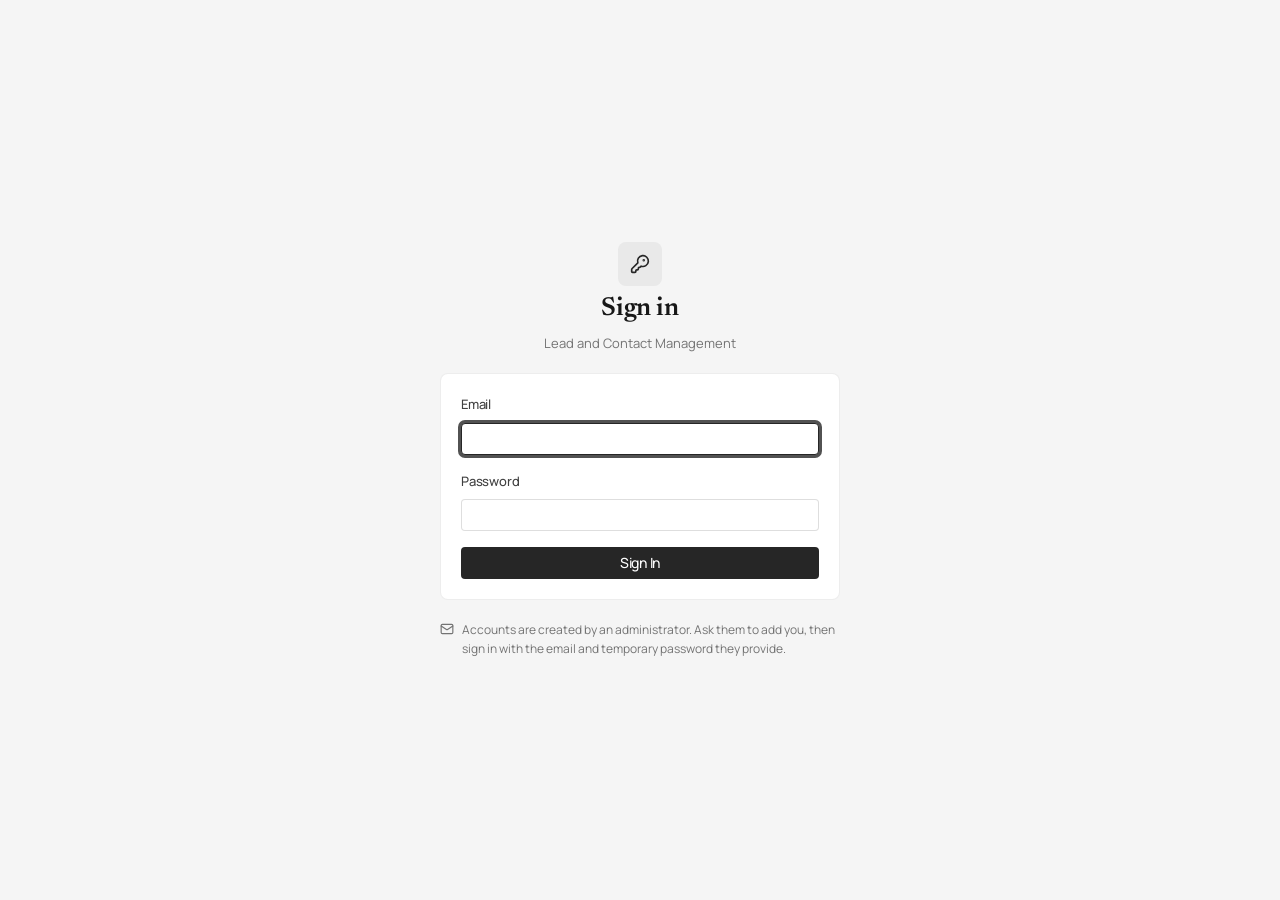
==== commit 51609565: "upgraded UI to modern look with cool featuers" ====
--- a/index.html
+++ b/index.html
@@ -7,13 +7,22 @@
     <meta name="viewport" content="width=device-width, initial-scale=1.0, viewport-fit=cover" />
     <meta name="description" content="Lead and contact management CRM" />
     <meta name="color-scheme" content="light dark" />
-    <!-- Tints the browser's own chrome (address bar / task switcher). Kept even
-         though the installable PWA is gone: this still applies to a normal
-         mobile browser tab. -->
-    <meta name="theme-color" content="#0054de" />
+    <meta name="mobile-web-app-capable" content="yes" />
+    <meta name="apple-mobile-web-app-capable" content="yes" />
+    <meta name="apple-mobile-web-app-status-bar-style" content="default" />
+    <!-- Design system fonts: Newsreader (display), Manrope (UI), JetBrains Mono (data/labels). -->
+    <link rel="preconnect" href="https://fonts.googleapis.com" />
+    <link rel="preconnect" href="https://fonts.gstatic.com" crossorigin />
+    <link
+      href="https://fonts.googleapis.com/css2?family=JetBrains+Mono:wght@400;500;600&family=Manrope:wght@400;500;600;700&family=Newsreader:ital,opsz,wght@0,6..72,400;0,6..72,500;1,6..72,400&display=swap"
+      rel="stylesheet"
+    />
+    <meta name="theme-color" content="#f5f5f5" />
+    <meta name="theme-color" media="(prefers-color-scheme: dark)" content="#111111" />
+    <link rel="manifest" href="./manifest.webmanifest" />
     <title>CRM</title>
-    <script type="module" crossorigin src="/assets/index-DCF0QNvK.js"></script>
-    <link rel="stylesheet" crossorigin href="/assets/index-BPb2oAdN.css">
+    <script type="module" crossorigin src="/assets/index-BFt5IZD8.js"></script>
+    <link rel="stylesheet" crossorigin href="/assets/index-B6043FcD.css">
   </head>
   <body>
     <div id="root"></div>
--- a/assets/index-B6043FcD.css
+++ b/assets/index-B6043FcD.css
@@ -0,0 +1 @@
+.btn{justify-content:center;align-items:center;gap:var(--space-2);height:var(--control-height);padding-inline:var(--space-3);border-radius:var(--radius-md);font-size:var(--text-base);font-weight:var(--weight-medium);letter-spacing:var(--tracking-tight);white-space:nowrap;-webkit-user-select:none;user-select:none;transition:background-color var(--duration-fast) var(--ease-out), border-color var(--duration-fast) var(--ease-out), color var(--duration-fast) var(--ease-out), opacity var(--duration-fast) var(--ease-out), transform var(--duration-fast) var(--ease-out);border:1px solid #0000;display:inline-flex}.btn:active:not(:disabled){transform:scale(.98)}.btn:disabled{opacity:.45}.btn--full{width:100%}.btn__icon{stroke-width:2px;flex-shrink:0;width:15px;height:15px}.btn--sm{height:var(--control-height-sm);padding-inline:var(--space-2);font-size:var(--text-sm);gap:var(--space-1)}.btn--sm .btn__icon{width:13px;height:13px}.btn--lg{height:var(--control-height-lg);padding-inline:var(--space-4);font-size:var(--text-md)}.btn--lg .btn__icon{width:17px;height:17px}@media (width<=720px){.btn{padding-inline:var(--space-4)}.btn__icon{width:17px;height:17px}.btn--sm{padding-inline:var(--space-3)}}.btn--primary{background-color:var(--accent);color:var(--accent-fg)}.btn--primary:hover:not(:disabled){background-color:var(--accent-hover)}.btn--primary:active:not(:disabled){background-color:var(--accent-active)}.btn--secondary{background-color:var(--bg-surface);color:var(--fg);border-color:var(--border);box-shadow:var(--shadow-xs)}.btn--secondary:hover:not(:disabled){background-color:var(--bg-subtle);border-color:var(--border-strong)}.btn--ghost{color:var(--fg-secondary);background-color:#0000}.btn--ghost:hover:not(:disabled){background-color:var(--bg-hover);color:var(--fg)}.btn--subtle{background-color:var(--bg-subtle);color:var(--fg)}.btn--subtle:hover:not(:disabled){background-color:var(--bg-active)}.btn--accent-soft{background-color:var(--accent-surface);color:var(--accent-text)}.btn--accent-soft:hover:not(:disabled){background-color:var(--accent-surface-hover)}.btn--danger{background-color:var(--danger);color:#fff}.btn--danger:hover:not(:disabled){background-color:var(--danger-hover)}.btn--danger-ghost{color:var(--danger);background-color:#0000}.btn--danger-ghost:hover:not(:disabled){background-color:var(--danger-surface)}.btn--link{color:var(--accent-text);border-radius:var(--radius-xs);background-color:#0000;height:auto;padding-inline:0}.btn--link:hover:not(:disabled){text-decoration:underline}.btn--link:active:not(:disabled){transform:none}.icon-btn{width:var(--control-height);height:var(--control-height);border-radius:var(--radius-md);color:var(--fg-secondary);transition:background-color var(--duration-fast) var(--ease-out), color var(--duration-fast) var(--ease-out), border-color var(--duration-fast) var(--ease-out);border:1px solid #0000;flex-shrink:0;justify-content:center;align-items:center;display:inline-flex}.icon-btn__icon{stroke-width:2px;width:16px;height:16px}.icon-btn:disabled{opacity:.4}.icon-btn--sm{width:var(--control-height-sm);height:var(--control-height-sm)}.icon-btn--sm .icon-btn__icon{width:14px;height:14px}.icon-btn--lg{width:var(--control-height-lg);height:var(--control-height-lg)}.icon-btn--lg .icon-btn__icon{width:18px;height:18px}.icon-btn--ghost:hover:not(:disabled){background-color:var(--bg-hover);color:var(--fg)}.icon-btn--subtle{background-color:var(--bg-subtle)}.icon-btn--subtle:hover:not(:disabled){background-color:var(--bg-active);color:var(--fg)}.icon-btn--secondary{background-color:var(--bg-surface);border-color:var(--border);color:var(--fg);box-shadow:var(--shadow-xs)}.icon-btn--secondary:hover:not(:disabled){background-color:var(--bg-subtle);border-color:var(--border-strong)}.icon-btn--accent{background-color:var(--accent);color:var(--accent-fg)}.icon-btn--accent:hover:not(:disabled){background-color:var(--accent-hover)}.icon-btn--danger:hover:not(:disabled){background-color:var(--danger-surface);color:var(--danger)}.icon-btn--active,.icon-btn[aria-expanded=true],.icon-btn[aria-pressed=true]{background-color:var(--accent-surface);color:var(--accent-text)}.field{gap:var(--space-2);flex-direction:column;min-width:0;display:flex}.field--full{width:100%}.field__label{font-size:var(--text-sm);font-weight:var(--weight-medium);color:var(--fg-secondary);letter-spacing:var(--tracking-tight)}.field__control{border-radius:var(--radius-md);background-color:var(--bg-surface);border:1px solid var(--border);width:100%;transition:border-color var(--duration-fast) var(--ease-out), box-shadow var(--duration-fast) var(--ease-out), background-color var(--duration-fast) var(--ease-out);align-items:center;display:flex;position:relative}.field__control:hover:not(.field--disabled){border-color:var(--border-strong)}.field__control:focus-within{border-color:var(--accent);box-shadow:0 0 0 3px var(--border-focus)}.field--error .field__control{border-color:var(--danger)}.field--error .field__control:focus-within{box-shadow:0 0 0 3px color-mix(in srgb, var(--danger) 25%, transparent)}.field__control--sm{height:var(--control-height-sm)}.field__control--md{height:var(--control-height)}.field__control--lg{height:var(--control-height-lg)}.field__input{width:100%;min-width:0;height:100%;padding-inline:var(--space-3);font-size:var(--text-base);color:var(--fg);border-radius:inherit;transition:outline-color var(--duration-fast) var(--ease-out)}.field__control--sm .field__input{font-size:var(--text-sm);padding-inline:var(--space-2)}.field__control--lg .field__input{font-size:var(--text-md)}.field__input:focus-visible{outline:none}.field__input:disabled{color:var(--fg-tertiary);cursor:not-allowed}.field--disabled{opacity:.6;cursor:not-allowed}.field__control:has(.field__input:disabled){background-color:var(--bg-subtle);cursor:not-allowed}.field__icon{left:var(--space-3);width:15px;height:15px;color:var(--fg-tertiary);pointer-events:none;stroke-width:2px;position:absolute}.field__control:has(.field__icon) .field__input{padding-left:calc(var(--space-3) * 2 + 15px)}.field__trailing{align-items:center;gap:var(--space-1);padding-right:var(--space-2);display:flex}.field__textarea{padding-block:var(--space-2);resize:vertical;height:auto;min-height:76px;line-height:var(--leading-normal);background-color:var(--bg-surface);border:1px solid var(--border);border-radius:var(--radius-md)}.field__textarea:focus-visible{border-color:var(--accent);box-shadow:0 0 0 3px var(--border-focus)}.field--error .field__textarea{border-color:var(--danger)}.field__hint{font-size:var(--text-xs);color:var(--fg-tertiary);line-height:var(--leading-normal)}.field__error{font-size:var(--text-xs);color:var(--danger);line-height:var(--leading-normal)}.select__wrapper{width:100%;display:flex;position:relative}.select{appearance:none;padding-right:var(--space-8);cursor:pointer}.select:disabled{cursor:not-allowed}.select__chevron{right:var(--space-3);width:12px;height:12px;color:var(--fg-tertiary);pointer-events:none;position:absolute;top:50%;transform:translateY(-50%)}.search{background-color:var(--bg-surface);border:1px solid var(--border);border-radius:var(--radius-md);width:100%;transition:border-color var(--duration-fast) var(--ease-out), box-shadow var(--duration-fast) var(--ease-out);align-items:center;display:flex;position:relative}.search:hover{border-color:var(--border-strong)}.search:focus-within{border-color:var(--accent);box-shadow:0 0 0 3px var(--border-focus)}.search--sm{height:var(--control-height-sm)}.search--md{height:var(--control-height)}.search--lg{height:var(--control-height-lg)}.search__icon{left:var(--space-3);width:15px;height:15px;color:var(--fg-tertiary);pointer-events:none;position:absolute}.search__input{width:100%;height:100%;padding-inline:calc(var(--space-3) * 2 + 15px) var(--space-8);font-size:var(--text-base);color:var(--fg);border-radius:inherit;background:0 0}.search--sm .search__input{font-size:var(--text-sm)}.search__input::-webkit-search-cancel-button{display:none}.search__input:focus-visible{outline:none}.search__clear{position:absolute;right:4px}.date-picker{gap:var(--space-2);flex-direction:column;width:100%;min-width:0;display:flex}.date-picker__control{border-radius:var(--radius-md);background-color:var(--bg-surface);border:1px solid var(--border);width:100%;transition:border-color var(--duration-fast) var(--ease-out), box-shadow var(--duration-fast) var(--ease-out);align-items:center;display:flex;position:relative}.date-picker__control:hover:not(:has(input:disabled)){border-color:var(--border-strong)}.date-picker__control:focus-within{border-color:var(--accent);box-shadow:0 0 0 3px var(--border-focus)}.date-picker__control--sm{height:var(--control-height-sm)}.date-picker__control--md{height:var(--control-height)}.date-picker__control--lg{height:var(--control-height-lg)}.date-picker__icon{left:var(--space-3);width:15px;height:15px;color:var(--fg-tertiary);pointer-events:none;position:absolute}.date-picker__input{width:100%;height:100%;padding-inline:calc(var(--space-3) * 2 + 15px) var(--space-3);font-size:var(--text-base);color:var(--fg);border-radius:inherit;background:0 0;font-family:inherit}.date-picker__input:focus-visible{outline:none}.date-picker__input:disabled{color:var(--fg-tertiary);cursor:not-allowed}.date-picker__input::-webkit-calendar-picker-indicator{opacity:.45;cursor:pointer}.date-picker__input::-webkit-calendar-picker-indicator:hover{opacity:.8}:root[data-theme=dark] .date-picker__input::-webkit-calendar-picker-indicator{filter:invert();opacity:.55}.time-picker{width:100%;height:100%;padding-inline:calc(var(--space-3) * 2 + 15px) var(--space-3);align-items:center;gap:2px;display:flex}.time-picker__select{appearance:none;width:3ch;font-size:var(--text-base);font-variant-numeric:tabular-nums;color:var(--fg);border-radius:var(--radius-sm);cursor:pointer;background:0 0;border:none;padding:0 1px;font-family:inherit}.time-picker__select:focus-visible{outline:2px solid var(--accent);outline-offset:1px}.time-picker__select:disabled{color:var(--fg-tertiary);cursor:not-allowed}.time-picker__colon{color:var(--fg-secondary);font-variant-numeric:tabular-nums}.date-picker__control--sm .time-picker__select{font-size:var(--text-sm)}.checkbox{align-items:flex-start;gap:var(--space-2);cursor:pointer;-webkit-user-select:none;user-select:none;min-width:0;display:inline-flex}.checkbox:has(.checkbox__input:disabled){opacity:.5;cursor:not-allowed}.checkbox__box{border-radius:var(--radius-xs);border:1px solid var(--border-strong);background-color:var(--bg-surface);width:17px;height:17px;transition:background-color var(--duration-fast) var(--ease-out), border-color var(--duration-fast) var(--ease-out);flex-shrink:0;place-items:center;margin-top:1px;display:grid;position:relative}.checkbox:hover .checkbox__box:not(:has(.checkbox__input:disabled)){border-color:var(--accent)}.checkbox__input{opacity:0;width:100%;height:100%;cursor:inherit;margin:0;position:absolute;inset:0}.checkbox__input:focus-visible+.checkbox__icon{outline:2px solid var(--accent);outline-offset:2px}.checkbox__icon{width:12px;height:12px;color:var(--accent-fg);opacity:0;pointer-events:none;transition:opacity var(--duration-fast) var(--ease-out)}.checkbox__dash{opacity:0}.checkbox__input:checked+.checkbox__icon,.checkbox__input:indeterminate+.checkbox__icon,.checkbox__input:checked+.checkbox__icon .checkbox__tick{opacity:1}.checkbox__input:checked+.checkbox__icon .checkbox__dash,.checkbox__input:indeterminate+.checkbox__icon .checkbox__tick{opacity:0}.checkbox__input:indeterminate+.checkbox__icon .checkbox__dash{opacity:1}.checkbox__input:checked+.checkbox__box,.checkbox__input:checked~.checkbox__icon,.checkbox__input:checked+.checkbox__icon{background-color:var(--accent);border-color:var(--accent)}.checkbox__box:has(.checkbox__input:checked){background-color:var(--accent);border-color:var(--accent)}.checkbox__box:has(.checkbox__input:checked) .checkbox__icon{color:var(--accent-fg)}.checkbox__box--radio{border-radius:var(--radius-full)}.checkbox__radio{width:12px;height:12px;color:var(--accent-fg);opacity:0;transition:opacity var(--duration-fast) var(--ease-out)}.checkbox__box--radio:has(.checkbox__input:checked) .checkbox__radio{opacity:1}.checkbox__text{flex-direction:column;gap:1px;min-width:0;display:flex}.checkbox__label{font-size:var(--text-base);color:var(--fg);line-height:var(--leading-normal)}.checkbox__description{font-size:var(--text-xs);color:var(--fg-tertiary);line-height:var(--leading-normal)}.switch{justify-content:space-between;align-items:center;gap:var(--space-4);min-width:0;display:flex}.switch__text{flex-direction:column;gap:1px;min-width:0;display:flex}.switch__label{font-size:var(--text-base);color:var(--fg);line-height:var(--leading-normal);cursor:pointer}.switch__description{font-size:var(--text-xs);color:var(--fg-tertiary);line-height:var(--leading-normal)}.switch__track{border-radius:var(--radius-full);background-color:var(--bg-active);width:44px;height:26px;transition:background-color var(--duration-base) var(--ease-out);flex-shrink:0;position:relative}.switch__track[aria-checked=true]{background-color:var(--accent)}.switch__track:disabled{opacity:.45;cursor:not-allowed}.switch__thumb{border-radius:var(--radius-full);background-color:var(--white);width:22px;height:22px;transition:transform var(--duration-base) var(--ease-spring);position:absolute;top:2px;left:2px;box-shadow:0 1px 3px #00000038}.switch__track[aria-checked=true] .switch__thumb{transform:translate(18px)}.switch__track:focus-visible{outline:2px solid var(--accent);outline-offset:2px}.choice{gap:var(--space-2);border:0;flex-direction:column;min-width:0;margin:0;padding:0;display:flex}.choice__options{gap:var(--space-2);flex-wrap:wrap;display:flex}.choice__options[style*=--choice-columns]{grid-template-columns:repeat(var(--choice-columns), minmax(0, 1fr));display:grid}.choice__option{cursor:pointer;min-width:0;display:block;position:relative}.choice__option input{clip:rect(0 0 0 0);white-space:nowrap;border:0;width:1px;height:1px;margin:-1px;padding:0;position:absolute;overflow:hidden}.choice__chip{align-items:center;gap:var(--space-2);padding:var(--space-2) var(--space-3);border:1px solid var(--border);border-radius:var(--radius-full);background-color:var(--bg);color:var(--fg-secondary);font-size:var(--text-sm);white-space:nowrap;transition:background-color var(--duration-fast) var(--ease-out), border-color var(--duration-fast) var(--ease-out), color var(--duration-fast) var(--ease-out);line-height:1.2;display:inline-flex}.choice--sm .choice__chip{padding:var(--space-1) var(--space-2);font-size:var(--text-xs)}.choice__option:hover .choice__chip{border-color:var(--border-focus);color:var(--fg)}.choice__option input:focus-visible+.choice__chip{outline:2px solid var(--accent);outline-offset:2px}.choice__option--selected .choice__chip{background-color:var(--accent-surface);border-color:var(--accent-border);color:var(--accent-text);font-weight:var(--weight-medium)}.choice__option--selected:hover .choice__chip{background-color:var(--accent-surface-hover)}.choice__chip--info{color:var(--info)}.choice__chip--violet{color:var(--status-violet)}.choice__chip--accent{color:var(--accent-text)}.choice__chip--warning{color:var(--warning)}.choice__chip--success{color:var(--success)}.choice__chip--danger{color:var(--danger)}.choice__chip--neutral{color:var(--fg-secondary)}.choice__chip--info,.choice__chip--violet,.choice__chip--accent,.choice__chip--warning,.choice__chip--success,.choice__chip--danger,.choice__chip--neutral{background-color:#0000;border-color:#0000;padding-left:0;padding-right:0}.choice__option--selected .choice__chip--info{background-color:var(--info-surface,var(--accent-surface));border-color:var(--info)}.choice__option--selected .choice__chip--violet{background-color:var(--status-violet-surface);border-color:var(--status-violet)}.choice__option--selected .choice__chip--accent{background-color:var(--accent-surface);border-color:var(--accent)}.choice__option--selected .choice__chip--warning{background-color:var(--warning-surface,var(--accent-surface));border-color:var(--warning)}.choice__option--selected .choice__chip--success{background-color:var(--success-surface,var(--accent-surface));border-color:var(--success)}.choice__option--selected .choice__chip--danger{background-color:var(--danger-surface,var(--accent-surface));border-color:var(--danger)}.choice__option--selected .choice__chip--neutral{background-color:var(--bg-active);border-color:var(--border-strong);color:var(--fg)}.choice__count{border-radius:var(--radius-full);background-color:var(--bg-active);color:var(--fg-tertiary);font-size:var(--text-2xs);font-variant-numeric:tabular-nums;padding:0 6px}.choice__option--selected .choice__count{background-color:var(--bg);color:inherit}.avatar{width:var(--avatar-size);height:var(--avatar-size);border-radius:var(--radius-full);background-color:var(--bg-subtle);color:var(--fg-secondary);-webkit-user-select:none;user-select:none;vertical-align:middle;flex-shrink:0;place-items:center;display:inline-grid;position:relative;overflow:visible}.avatar--square{border-radius:var(--radius-md)}.avatar--xs{--avatar-size:20px}.avatar--sm{--avatar-size:24px}.avatar--md{--avatar-size:32px}.avatar--lg{--avatar-size:40px}.avatar--xl{--avatar-size:56px}.avatar--2xl{--avatar-size:88px}.avatar__initials{border-radius:inherit;background-color:hsl(var(--avatar-hue) 62% 88%);width:100%;height:100%;color:hsl(var(--avatar-hue) 55% 28%);font-size:calc(var(--avatar-size) * .38);font-weight:var(--weight-semibold);letter-spacing:.01em;place-items:center;line-height:1;display:grid}:root[data-theme=dark] .avatar__initials{background-color:hsl(var(--avatar-hue) 32% 26%);color:hsl(var(--avatar-hue) 60% 82%)}.avatar__overflow{background-color:var(--bg-active);color:var(--fg-secondary);font-size:calc(var(--avatar-size) * .34);font-weight:var(--weight-semibold);box-shadow:0 0 0 2px var(--bg-surface)}.avatar__status{border-radius:var(--radius-full);width:30%;min-width:8px;height:30%;min-height:8px;box-shadow:0 0 0 2px var(--bg-surface);position:absolute;bottom:-1px;right:-1px}.avatar__status--online{background-color:var(--success)}.avatar__status--away{background-color:var(--warning)}.avatar__status--offline{background-color:var(--fg-quaternary)}.avatar__status--busy{background-color:var(--danger)}.avatar-group{align-items:center;display:inline-flex}.avatar-group>.avatar+.avatar{margin-left:-8px}.avatar-group>.avatar{box-shadow:0 0 0 2px var(--bg-surface)}.badge{align-items:center;gap:var(--space-1);border-radius:var(--radius-full);font-weight:var(--weight-medium);letter-spacing:var(--tracking-tight);white-space:nowrap;border:1px solid #0000;line-height:1;display:inline-flex}.badge--sm{padding:3px var(--space-2);font-size:var(--text-2xs)}.badge--md{padding:4px var(--space-2);font-size:var(--text-xs)}.badge__dot{border-radius:var(--radius-full);background-color:currentColor;flex-shrink:0;width:5px;height:5px}.badge--neutral{background-color:var(--neutral-surface);color:var(--fg-secondary)}.badge--accent{background-color:var(--accent-surface);color:var(--accent-text)}.badge--success{background-color:var(--success-surface);color:var(--success)}.badge--warning{background-color:var(--warning-surface);color:var(--warning)}.badge--danger{background-color:var(--danger-surface);color:var(--danger)}.badge--info{background-color:var(--info-surface);color:var(--info)}.badge--violet{background-color:var(--status-violet-surface);color:var(--status-violet)}:root[data-theme=dark] .badge--violet{background-color:var(--status-violet-surface-d);color:var(--status-violet-d)}.badge--outline{color:var(--fg-secondary);border-color:var(--border);background-color:#0000}.chip{align-items:center;gap:var(--space-1);max-width:100%;height:24px;padding-inline:var(--space-2);border-radius:var(--radius-sm);background-color:var(--bg-subtle);border:1px solid var(--border-subtle);color:var(--fg-secondary);font-size:var(--text-xs);font-weight:var(--weight-medium);letter-spacing:var(--tracking-tight);transition:background-color var(--duration-fast) var(--ease-out), color var(--duration-fast) var(--ease-out);display:inline-flex}button.chip:hover{background-color:var(--bg-active);color:var(--fg)}.chip--accent{background-color:var(--accent-surface);border-color:var(--accent-border);color:var(--accent-text)}.chip--success{background-color:var(--success-surface);color:var(--success);border-color:#0000}.chip--warning{background-color:var(--warning-surface);color:var(--warning);border-color:#0000}.chip--danger{background-color:var(--danger-surface);color:var(--danger);border-color:#0000}.chip__label{text-overflow:ellipsis;white-space:nowrap;overflow:hidden}.chip__remove{border-radius:var(--radius-xs);color:currentColor;opacity:.6;width:14px;height:14px;transition:opacity var(--duration-fast) var(--ease-out);flex-shrink:0;place-items:center;margin-right:-2px;display:grid}.chip__remove svg{width:8px;height:8px}.chip__remove:hover{opacity:1}.divider{border:none;border-top:1px solid var(--border-subtle);width:100%}.divider--sm{margin-block:var(--space-2)}.divider--md{margin-block:var(--space-4)}.divider--lg{margin-block:var(--space-6)}.divider--vertical{border-top:none;border-left:1px solid var(--border-subtle);width:1px;height:auto;margin-inline:var(--space-2);align-self:stretch}.divider--labelled{align-items:center;gap:var(--space-3);border:none;display:flex}.divider--labelled .divider__rule{background-color:var(--border-subtle);flex:1;height:1px}.divider__label{font-size:var(--text-xs);font-weight:var(--weight-medium);color:var(--fg-tertiary);text-transform:uppercase;letter-spacing:var(--tracking-wide);white-space:nowrap}.card{background-color:var(--bg-surface);border:1px solid var(--border-subtle);border-radius:var(--radius-lg);min-width:0;max-width:100%;box-shadow:var(--shadow-xs);flex-direction:column;display:flex;overflow:hidden}.card--padded{padding:var(--space-5)}.card--interactive{cursor:pointer;transition:border-color var(--duration-fast) var(--ease-out), box-shadow var(--duration-fast) var(--ease-out), transform var(--duration-fast) var(--ease-out)}.card--interactive:hover{border-color:var(--border-strong);box-shadow:var(--shadow-sm)}.card--interactive:active{transform:scale(.995)}.card-header{justify-content:space-between;align-items:flex-start;gap:var(--space-4);padding:var(--space-4) var(--space-5);border-bottom:1px solid var(--border-subtle);min-height:52px;display:flex}.card-header__text{flex-direction:column;gap:2px;min-width:0;display:flex}.card-header__title{font-size:var(--text-md);font-weight:var(--weight-semibold);letter-spacing:var(--tracking-tight);color:var(--fg)}.card-header__subtitle{font-size:var(--text-xs);color:var(--fg-tertiary);line-height:var(--leading-normal)}.card-header__actions{align-items:center;gap:var(--space-2);flex-shrink:0;display:flex}.card-body{padding:var(--space-5);min-width:0;max-width:100%;display:grid}.card-body--cols-1{grid-template-columns:minmax(0,1fr)}.card-body--cols-2{grid-template-columns:repeat(2,minmax(0,1fr))}.card-body--cols-3{grid-template-columns:repeat(3,minmax(0,1fr))}.card-body--gap-sm{gap:var(--space-3)}.card-body--gap-md{gap:var(--space-4)}.card-body--gap-lg{gap:var(--space-6)}.card-body--gap-none{gap:0}@media (width<=720px){.card-body--cols-2,.card-body--cols-3{grid-template-columns:minmax(0,1fr)}.card-header,.card-body,.card--padded{padding:var(--space-3) var(--space-4)}}.card-footer{align-items:center;gap:var(--space-3);padding:var(--space-3) var(--space-5);border-top:1px solid var(--border-subtle);background-color:var(--bg-subtle);border-radius:0 0 var(--radius-lg) var(--radius-lg);display:flex}@media (width<=720px){.card-footer{padding:var(--space-3) var(--space-4)}}.def-row{gap:var(--space-1);flex-direction:column;min-width:0;display:flex}.def-row__label{font-size:var(--text-xs);font-weight:var(--weight-medium);color:var(--fg-tertiary);letter-spacing:var(--tracking-tight)}.def-row__value{font-size:var(--text-base);color:var(--fg);line-height:var(--leading-normal);overflow-wrap:break-word;word-break:break-word;min-width:0}.overlay{z-index:var(--z-modal);display:flex;position:fixed;inset:0}.overlay__scrim{background-color:var(--bg-overlay);animation:overlay-fade var(--duration-base) var(--ease-out);position:absolute;inset:0}.overlay__scrim--dismissable{cursor:default}@keyframes overlay-fade{0%{opacity:0}to{opacity:1}}.popover{z-index:var(--z-popover);min-width:180px;padding:var(--space-1);background-color:var(--bg-elevated);border:1px solid var(--border);border-radius:var(--radius-lg);box-shadow:var(--shadow-popover);animation:popover-in var(--duration-fast) var(--ease-out);position:fixed}@keyframes popover-in{0%{opacity:0;transform:translateY(-4px)scale(.98)}to{opacity:1;transform:translateY(0)scale(1)}}.tooltip-wrapper{display:inline-flex}.tooltip{z-index:var(--z-popover);max-width:min(280px,100vw - 16px);padding:var(--space-1) var(--space-2);background-color:var(--fg);color:var(--bg-elevated);font-size:var(--text-xs);font-weight:var(--weight-medium);line-height:var(--leading-normal);text-align:left;border-radius:var(--radius-sm);box-shadow:var(--shadow-sm);pointer-events:none;animation:popover-in var(--duration-fast) var(--ease-out);position:fixed}.dialog{z-index:var(--z-modal);overflow-wrap:anywhere;aspect-ratio:4/3;background-color:var(--bg-elevated);border:1px solid var(--border);border-radius:var(--radius-xl);width:min(80vw,106.667vh);max-height:80vh;box-shadow:var(--shadow-lg);animation:dialog-in var(--duration-base) var(--ease-out);flex-direction:column;margin:auto;display:flex;position:relative;overflow:hidden}.dialog--sm,.dialog--md,.dialog--lg,.dialog--xl{max-width:none}.dialog--full{max-width:none;width:min(1200px, calc(100vw - var(--space-8)));height:calc(100vh - var(--space-10));aspect-ratio:auto;max-height:none}@keyframes dialog-in{0%{opacity:0;transform:translateY(8px)scale(.985)}to{opacity:1;transform:translateY(0)scale(1)}}.dialog__header{justify-content:space-between;align-items:flex-start;gap:var(--space-4);padding:var(--space-5) var(--space-5) var(--space-3);flex-shrink:0;min-width:0;display:flex}.dialog__heading{gap:var(--space-1);flex-direction:column;min-width:0;display:flex}.dialog__title{font-size:var(--text-lg);font-weight:var(--weight-semibold);letter-spacing:var(--tracking-tight)}.dialog__description{font-size:var(--text-sm);color:var(--fg-secondary);line-height:var(--leading-normal)}.dialog__close,.drawer__close{border-radius:var(--radius-md);width:28px;height:28px;color:var(--fg-tertiary);transition:background-color var(--duration-fast) var(--ease-out), color var(--duration-fast) var(--ease-out);flex-shrink:0;place-items:center;margin:-2px -2px 0 0;display:grid}.dialog__close svg,.drawer__close svg{width:12px;height:12px}.dialog__close:hover,.drawer__close:hover{background-color:var(--bg-hover);color:var(--fg)}.dialog__body{padding:0 var(--space-5) var(--space-5);flex:1;min-width:0;min-height:0;overflow-y:auto}.dialog__footer{justify-content:flex-end;align-items:center;gap:var(--space-2);min-width:0;padding:var(--space-3) var(--space-5);border-top:1px solid var(--border-subtle);background-color:var(--bg-subtle);flex-wrap:wrap;flex-shrink:0;display:flex}.drawer{z-index:var(--z-modal);height:100%;width:min(var(--drawer-width), 100vw);background-color:var(--bg-elevated);border-left:1px solid var(--border);max-width:100vw;box-shadow:var(--shadow-lg);animation:drawer-in-right var(--duration-base) var(--ease-out);flex-direction:column;margin-left:auto;display:flex;position:relative}.drawer--left{border-left:none;border-right:1px solid var(--border);margin-left:0;margin-right:auto;animation-name:drawer-in-left}.drawer--top,.drawer--bottom{border-left:none;border-top:1px solid var(--border);width:100%;max-width:100%;height:auto;margin:0 auto;animation-name:drawer-in-bottom}@keyframes drawer-in-right{0%{transform:translate(100%)}to{transform:translate(0)}}@keyframes drawer-in-left{0%{transform:translate(-100%)}to{transform:translate(0)}}@keyframes drawer-in-bottom{0%{transform:translateY(100%)}to{transform:translateY(0)}}.drawer__header{justify-content:space-between;align-items:flex-start;gap:var(--space-4);padding:var(--space-4) var(--space-5);border-bottom:1px solid var(--border-subtle);flex-shrink:0;min-height:60px;display:flex}.drawer__heading{flex-direction:column;gap:2px;min-width:0;display:flex}.drawer__title{font-size:var(--text-md);font-weight:var(--weight-semibold);letter-spacing:var(--tracking-tight)}.drawer__description{font-size:var(--text-xs);color:var(--fg-tertiary)}.drawer__body{min-height:0;padding:var(--space-5);flex:1;overflow-y:auto}.drawer__footer{justify-content:flex-end;align-items:center;gap:var(--space-2);padding:var(--space-3) var(--space-5);border-top:1px solid var(--border-subtle);background-color:var(--bg-subtle);flex-shrink:0;display:flex}@media (width<=720px){.dialog{aspect-ratio:auto;border:none;border-radius:0;width:100%;max-width:100%;height:100%;max-height:100%;animation-name:sheet-in}.dialog--full{aspect-ratio:auto;width:100%;height:100%;max-height:100%}.dialog__header{padding:var(--space-4) var(--space-4) var(--space-3)}.dialog__body{padding:0 var(--space-4) var(--space-4)}.dialog__footer{padding:var(--space-3) var(--space-4);padding-bottom:calc(var(--space-3) + env(safe-area-inset-bottom,0px))}.drawer,.drawer--left{border:none;border-top:1px solid var(--border);border-radius:var(--radius-xl) var(--radius-xl) 0 0;width:100%;max-width:100%;height:auto;max-height:88vh;margin:auto auto 0;animation-name:sheet-in}.drawer__footer{padding-bottom:calc(var(--space-3) + env(safe-area-inset-bottom,0px))}}@keyframes sheet-in{0%{transform:translateY(100%)}to{transform:translateY(0)}}.dropdown{min-width:200px}.dropdown__header{padding:var(--space-2) var(--space-3);border-bottom:1px solid var(--border-subtle);margin-bottom:var(--space-1)}.dropdown__footer{padding:var(--space-2);border-top:1px solid var(--border-subtle);margin-top:var(--space-1)}.dropdown__list{flex-direction:column;gap:1px;display:flex}.dropdown__item{align-items:center;gap:var(--space-2);width:100%;padding:var(--space-2) var(--space-3);border-radius:var(--radius-sm);font-size:var(--text-base);color:var(--fg);text-align:left;transition:background-color var(--duration-fast) var(--ease-out);display:flex}.dropdown__item:hover:not(:disabled){background-color:var(--accent);color:var(--accent-fg)}.dropdown__item:disabled{opacity:.4;cursor:not-allowed}.dropdown__item--danger{color:var(--danger)}.dropdown__item--danger:hover:not(:disabled){background-color:var(--danger);color:#fff}.dropdown__item-icon{opacity:.75;stroke-width:2px;flex-shrink:0;width:15px;height:15px}.dropdown__item-text{flex-direction:column;flex:1;gap:1px;min-width:0;display:flex}.dropdown__item-label{text-overflow:ellipsis;white-space:nowrap;min-width:0;overflow:hidden}.dropdown__item-hint{font-size:var(--text-xs);line-height:var(--leading-relaxed);color:inherit;opacity:.65;white-space:normal}.dropdown__check{font-size:var(--text-xs);opacity:.9}.dropdown__label{padding:var(--space-2) var(--space-3) var(--space-1);font-size:var(--text-2xs);font-weight:var(--weight-semibold);color:var(--fg-tertiary);text-transform:uppercase;letter-spacing:var(--tracking-wide)}.dropdown__separator{background-color:var(--border-subtle);height:1px;margin-block:var(--space-1)}.tabs{align-items:center;gap:var(--space-1);scrollbar-width:none;min-width:0;display:flex;overflow-x:auto}.tabs::-webkit-scrollbar{display:none}.tabs__tab{align-items:center;gap:var(--space-2);padding:var(--space-2) var(--space-3);border-radius:var(--radius-md);font-size:var(--text-base);font-weight:var(--weight-medium);color:var(--fg-secondary);white-space:nowrap;transition:color var(--duration-fast) var(--ease-out), background-color var(--duration-fast) var(--ease-out);display:inline-flex;position:relative}.tabs__tab:hover:not(.tabs__tab--active){color:var(--fg);background-color:var(--bg-hover)}.tabs__tab--active{color:var(--fg)}.tabs--underline .tabs__tab{padding-inline:var(--space-3);border-radius:0;margin-bottom:-1px}.tabs--underline .tabs__tab:after{content:"";left:var(--space-2);right:var(--space-2);border-radius:var(--radius-full);height:2px;transition:background-color var(--duration-fast) var(--ease-out);background-color:#0000;position:absolute;bottom:0}.tabs--underline .tabs__tab--active:after{background-color:var(--accent)}.tabs--pill{padding:var(--space-1);background-color:var(--bg-sunken);border-radius:var(--radius-lg);gap:2px}.tabs--pill .tabs__tab--active{background-color:var(--bg-surface);box-shadow:var(--shadow-xs)}.tabs__icon{stroke-width:2px;width:15px;height:15px}.tabs__count{border-radius:var(--radius-full);background-color:var(--bg-active);min-width:18px;height:18px;color:var(--fg-secondary);font-size:var(--text-2xs);font-weight:var(--weight-semibold);font-variant-numeric:tabular-nums;place-items:center;padding-inline:5px;display:inline-grid}.tabs__tab--active .tabs__count{background-color:var(--accent);color:var(--accent-fg)}.tab-panel{min-width:0;animation:tab-fade var(--duration-base) var(--ease-out)}@keyframes tab-fade{0%{opacity:0;transform:translateY(2px)}to{opacity:1;transform:translateY(0)}}.segmented{background-color:var(--bg-sunken);border-radius:var(--radius-md);align-items:center;gap:2px;padding:2px;display:inline-flex}.segmented__item{align-items:center;gap:var(--space-1);height:26px;padding-inline:var(--space-3);border-radius:var(--radius-sm);font-size:var(--text-sm);font-weight:var(--weight-medium);color:var(--fg-secondary);white-space:nowrap;transition:background-color var(--duration-fast) var(--ease-out), color var(--duration-fast) var(--ease-out), box-shadow var(--duration-fast) var(--ease-out);display:inline-flex}.segmented--sm .segmented__item{height:22px;padding-inline:var(--space-2);font-size:var(--text-xs)}.segmented__item:hover:not(.segmented__item--active){color:var(--fg)}.segmented__item--active{background-color:var(--bg-surface);color:var(--fg);box-shadow:var(--shadow-xs)}.segmented__icon{stroke-width:2px;width:13px;height:13px}.table-wrap{-webkit-overflow-scrolling:touch;width:100%;max-height:max(240px, calc(100vh - var(--topbar-height) - 240px));overflow:auto}.table{width:100%;font-size:var(--text-base);border-collapse:separate;border-spacing:0}.table__head{z-index:calc(var(--z-sticky) - 1);background-color:var(--bg-surface);position:sticky;top:0}.table__head tr{background-color:var(--bg-surface)}.table__th{background-color:var(--bg-surface);border-bottom:1px solid var(--border-subtle);font-weight:var(--weight-medium);color:var(--fg-tertiary);text-align:left;white-space:nowrap;padding:0;position:sticky;top:0}.table__th--left{text-align:left}.table__th--center{text-align:center}.table__th--right{text-align:right}.table__th-label{padding:var(--space-3) var(--space-4);font-size:var(--text-xs);letter-spacing:var(--tracking-tight);display:block}.table__th--sortable .table__th-label{padding:0}.table__sort{align-items:center;gap:var(--space-1);width:100%;padding:var(--space-3) var(--space-4);font:inherit;color:inherit;transition:color var(--duration-fast) var(--ease-out);display:flex}.table__th--right .table__sort{justify-content:flex-end}.table__th--sortable:hover .table__sort{color:var(--fg)}.table__sort-icon{width:12px;height:12px;color:var(--fg-quaternary);opacity:.5;transition:opacity var(--duration-fast) var(--ease-out), transform var(--duration-fast) var(--ease-out);place-items:center;display:inline-grid}.table__sort-icon svg{width:10px;height:10px}.table__th[aria-sort=ascending] .table__sort-icon,.table__th[aria-sort=descending] .table__sort-icon{opacity:1;color:var(--accent)}.table__th[aria-sort=descending] .table__sort-icon{transform:rotate(180deg)}.table__body .table__row{transition:background-color var(--duration-fast) var(--ease-out)}.table__row--interactive{cursor:pointer}.table__row--interactive:hover{background-color:var(--bg-subtle)}.table__row--selected{background-color:var(--accent-surface)}.table__row--selected:hover{background-color:var(--accent-surface-hover)}.table__td{padding:0 var(--space-4);height:var(--row-height);color:var(--fg);vertical-align:middle;border-bottom:1px solid var(--border-subtle)}.table__td--left{text-align:left}.table__td--center{text-align:center}.table__td--right{text-align:right}.table__td--sticky{background-color:var(--bg-surface);box-shadow:-1px 0 0 var(--border-subtle);width:1%;position:sticky;right:0}.table__row--interactive:hover .table__td--sticky{background-color:var(--bg-subtle)}.table__row--selected .table__td--sticky{background-color:var(--accent-surface)}.table[data-density=compact] .table__th-label,.table[data-density=compact] .table__sort{padding:var(--space-2) var(--space-3)}.table[data-density=compact] .table__td{padding-inline:var(--space-3)}.table__input{width:100%;height:calc(var(--row-height) - 8px);padding-inline:var(--space-2);border-radius:var(--radius-sm);background-color:var(--bg-surface);border:1px solid var(--border);font-size:var(--text-base)}.table__input:focus-visible{border-color:var(--accent);box-shadow:0 0 0 2px var(--border-focus)}.skeleton{background-color:var(--bg-active);border-radius:var(--radius-sm);animation:skeleton-pulse 1.4s var(--ease-in-out) infinite;display:block}.skeleton--text{width:100%;height:11px}.skeleton--circle{border-radius:var(--radius-full);aspect-ratio:1;height:auto}.skeleton--block{border-radius:var(--radius-md);width:100%;height:64px}@keyframes skeleton-pulse{0%,to{opacity:1}50%{opacity:.45}}.skeleton-group{gap:var(--space-2);flex-direction:column;display:flex}.empty-state{justify-content:center;align-items:center;gap:var(--space-2);padding:var(--space-12) var(--space-6);text-align:center;flex-direction:column;display:flex}.empty-state--compact{padding:var(--space-8) var(--space-4)}.empty-state__icon{width:44px;height:44px;margin-bottom:var(--space-1);border-radius:var(--radius-lg);background-color:var(--bg-subtle);color:var(--fg-tertiary);place-items:center;display:grid}.empty-state__icon svg{stroke-width:1.75px;width:20px;height:20px}.empty-state__title{font-size:var(--text-md);font-weight:var(--weight-semibold);letter-spacing:var(--tracking-tight)}.empty-state__description{font-size:var(--text-sm);color:var(--fg-tertiary);line-height:var(--leading-relaxed);max-width:42ch}.empty-state__action{justify-content:center;gap:var(--space-2);margin-top:var(--space-3);flex-wrap:wrap;display:flex}.progress{border-radius:var(--radius-full);background-color:var(--bg-active);width:100%;height:6px;overflow:hidden}.progress__fill{border-radius:inherit;height:100%;transition:width var(--duration-slow) var(--ease-out);display:block}.progress__fill--accent{background-color:var(--accent)}.progress__fill--success{background-color:var(--success)}.progress__fill--warning{background-color:var(--warning)}.progress__fill--danger{background-color:var(--danger)}.bar-chart{gap:var(--space-3);flex-direction:column;display:flex}.bar-chart__row{align-items:center;gap:var(--space-3);grid-template-columns:minmax(80px,1fr) 3fr auto;display:grid}.bar-chart__label{font-size:var(--text-sm);color:var(--fg-secondary);text-overflow:ellipsis;white-space:nowrap;overflow:hidden}.bar-chart__track{border-radius:var(--radius-full);background-color:var(--bg-active);height:6px;overflow:hidden}.bar-chart__fill{border-radius:inherit;height:100%;transition:width var(--duration-slow) var(--ease-out);display:block}.bar-chart__value{font-size:var(--text-sm);font-weight:var(--weight-semibold);color:var(--fg);font-variant-numeric:tabular-nums;text-align:right;min-width:24px}.donut{align-items:center;gap:var(--space-5);flex-direction:column;margin:0;display:flex}.donut__ring{aspect-ratio:1;flex:none;max-width:100%;overflow:visible}.donut__track{fill:none;stroke:var(--bg-subtle);stroke-width:14px}.donut__slice{fill:none;stroke-width:14px;transition:stroke-dasharray var(--duration-slow) var(--ease-out)}.donut__total{fill:var(--fg);font-family:inherit;font-size:22px;font-weight:var(--weight-semibold)}.donut__legend{gap:var(--space-2);flex-direction:column;width:100%;min-width:0;display:flex}.donut__legend-row{align-items:center;gap:var(--space-2);font-size:var(--text-xs);grid-template-columns:10px minmax(0,1fr) auto;display:grid}.donut__swatch{border-radius:3px;width:10px;height:10px}.donut__legend-label{color:var(--fg-secondary);text-overflow:ellipsis;white-space:nowrap;overflow:hidden}.donut__legend-value{color:var(--fg);font-weight:var(--weight-semibold);font-variant-numeric:tabular-nums}.donut__legend-share{color:var(--fg-tertiary);font-weight:var(--weight-regular)}.copy-btn{font-size:var(--text-sm);color:var(--accent-text);padding:var(--space-1) var(--space-2);border-radius:var(--radius-sm);transition:background-color var(--duration-fast) var(--ease-out)}.copy-btn:hover{background-color:var(--accent-surface)}@media (width<=1023px){.table-wrap{max-height:none;overflow:visible}.table,.table__body{display:block}.table__head{display:none}.table__row{margin-bottom:var(--space-3);background-color:var(--bg-surface);border:1px solid var(--border-subtle);border-radius:var(--radius-lg);box-shadow:var(--shadow-xs);display:block}.table__row:last-child{margin-bottom:0}.table__row--interactive:hover,.table__row--interactive:active{background-color:var(--bg-subtle)}.table__row--selected{background-color:var(--accent-surface)}.table__td,.table__td--sticky{align-items:stretch;gap:var(--space-1);width:auto;min-width:0;height:auto;padding:var(--space-3) var(--space-4);text-align:left;overflow-wrap:anywhere;box-shadow:none;border-bottom:1px solid var(--border-subtle);background-color:#0000;border-radius:0;flex-direction:column;display:flex;position:static}.table__td>*{min-width:0;max-width:100%}.table__td:last-child{border-bottom:none}.table__td:before{content:attr(data-label);color:var(--fg-tertiary);font-size:var(--text-xs);font-weight:var(--weight-medium);letter-spacing:var(--tracking-tight)}.table__td:not([data-label]):before{content:none}.table__td--right{text-align:left}}.toasts{z-index:var(--z-toast);gap:var(--space-2);padding:var(--space-4);pointer-events:none;flex-direction:column;display:flex;position:fixed}.toasts--bottom-right{align-items:flex-end;bottom:0;right:0}.toasts--bottom-left{align-items:flex-start;bottom:0;left:0}.toasts--top-center{align-items:center;top:0;left:50%;transform:translate(-50%)}.toast{align-items:flex-start;gap:var(--space-2);width:min(340px, calc(100vw - var(--space-8)));padding:var(--space-3) var(--space-3) var(--space-3) var(--space-4);background-color:var(--bg-elevated);border:1px solid var(--border);border-radius:var(--radius-lg);box-shadow:var(--shadow-popover);pointer-events:auto;animation:toast-in var(--duration-base) var(--ease-out);display:flex;position:relative;overflow:hidden}@keyframes toast-in{0%{opacity:0;transform:translateY(8px)scale(.98)}to{opacity:1;transform:translateY(0)scale(1)}}.toast--leaving{animation:toast-out .2s var(--ease-out) forwards;pointer-events:none}@keyframes toast-out{0%{opacity:1;transform:translateY(0)scale(1)}to{opacity:0;transform:translateY(6px)scale(.98)}}.toast--timed:after{content:"";height:2px;width:var(--toast-progress,100%);opacity:.3;background-color:currentColor;transition:width .1s linear;position:absolute;bottom:0;left:0}.toast--inline{width:100%;animation:none}.toast__icon{stroke-width:2px;flex-shrink:0;width:16px;height:16px;margin-top:1px}.toast__content{flex-direction:column;flex:1;gap:1px;min-width:0;display:flex}.toast__title{font-size:var(--text-base);font-weight:var(--weight-medium);color:var(--fg);line-height:var(--leading-normal)}.toast__description{font-size:var(--text-sm);color:var(--fg-secondary);line-height:var(--leading-normal)}.toast__action{padding:var(--space-1) var(--space-2);border-radius:var(--radius-sm);font-size:var(--text-sm);font-weight:var(--weight-medium);color:var(--accent-text);transition:background-color var(--duration-fast) var(--ease-out);flex-shrink:0;align-self:center}.toast__action:hover{background-color:var(--accent-surface)}.toast__close{border-radius:var(--radius-xs);width:20px;height:20px;color:var(--fg-tertiary);opacity:.7;transition:opacity var(--duration-fast) var(--ease-out), background-color var(--duration-fast) var(--ease-out);flex-shrink:0;place-items:center;display:grid}.toast__close svg{width:10px;height:10px}.toast__close:hover{opacity:1;background-color:var(--bg-hover)}.toast--success{border-left:3px solid var(--success)}.toast--success .toast__icon{color:var(--success)}.toast--danger{border-left:3px solid var(--danger)}.toast--danger .toast__icon{color:var(--danger)}.toast--warning{border-left:3px solid var(--warning)}.toast--warning .toast__icon{color:var(--warning)}.toast--info,.toast--accent{border-left:3px solid var(--accent)}.toast--info .toast__icon,.toast--accent .toast__icon{color:var(--accent)}.toast--neutral{border-left:3px solid var(--border-strong)}.overlay--command{align-items:flex-start;padding-top:12vh}.command{z-index:var(--z-modal);width:min(560px, calc(100vw - var(--space-8)));background-color:var(--bg-elevated);border:1px solid var(--border);border-radius:var(--radius-xl);max-height:60vh;box-shadow:var(--shadow-lg);animation:dialog-in var(--duration-base) var(--ease-out);flex-direction:column;display:flex;position:relative;overflow:hidden}.command__search{align-items:center;gap:var(--space-3);padding:var(--space-3) var(--space-4);border-bottom:1px solid var(--border-subtle);flex-shrink:0;display:flex}.command__search-icon{width:16px;height:16px;color:var(--fg-tertiary);flex-shrink:0}.command__input{min-width:0;font-size:var(--text-md);color:var(--fg);flex:1}.command__input:focus-visible{outline:none}.command__list{min-height:0;padding:var(--space-2);flex:1;overflow-y:auto}.command__section+.command__section{margin-top:var(--space-2)}.command__section-label{padding:var(--space-1) var(--space-2);font-size:var(--text-2xs);font-weight:var(--weight-semibold);color:var(--fg-tertiary);text-transform:uppercase;letter-spacing:var(--tracking-wide)}.command__item{align-items:center;gap:var(--space-3);width:100%;padding:var(--space-2) var(--space-2);border-radius:var(--radius-md);font-size:var(--text-base);color:var(--fg);text-align:left;display:flex}.command__item--active{background-color:var(--accent);color:var(--accent-fg)}.command__item-icon{opacity:.7;stroke-width:2px;flex-shrink:0;width:15px;height:15px}.command__item-label{text-overflow:ellipsis;white-space:nowrap;flex:1;min-width:0;overflow:hidden}.command__item-trail{font-size:var(--text-xs);opacity:.65;flex-shrink:0}.command__empty{padding:var(--space-8) var(--space-4);text-align:center;font-size:var(--text-sm);color:var(--fg-tertiary)}.command__footer{align-items:center;gap:var(--space-4);padding:var(--space-2) var(--space-4);border-top:1px solid var(--border-subtle);background-color:var(--bg-subtle);font-size:var(--text-2xs);color:var(--fg-tertiary);flex-shrink:0;display:flex}.command__footer kbd{border-radius:var(--radius-xs);background-color:var(--bg-surface);border:1px solid var(--border);min-width:16px;height:16px;font-family:var(--font-sans);font-size:var(--text-2xs);font-weight:var(--weight-medium);color:var(--fg-secondary);place-items:center;margin-right:3px;padding-inline:4px;display:inline-grid}@media (width<=720px){.overlay--command{padding-top:var(--space-4)}.command{width:100%;max-height:76vh}.toasts--bottom-right,.toasts--bottom-left{left:0;right:0;bottom:calc(var(--mobile-nav-height) + env(safe-area-inset-bottom,0px));align-items:stretch}.toast{width:100%}}.theme-toggle{justify-content:center;align-items:center;gap:var(--space-2);height:var(--control-height-sm);padding-inline:var(--space-3);border:1px solid var(--border-strong);border-radius:var(--r);color:var(--fg-secondary);font-family:var(--font-sans);font-size:var(--text-sm);font-weight:var(--weight-semibold);white-space:nowrap;transition:background-color var(--duration-fast) var(--ease-out), color var(--duration-fast) var(--ease-out);background:0 0;display:inline-flex}.theme-toggle:hover{background-color:var(--hover);color:var(--fg)}.theme-toggle svg{stroke-width:1.75px;flex-shrink:0;width:15px;height:15px}@media (width<=1023px){.theme-toggle{width:var(--control-height-sm);padding-inline:0}.theme-toggle__label{display:none}}.auth{min-height:100dvh;padding:var(--space-6) var(--space-4);background-color:var(--bg);justify-content:center;align-items:center;display:flex}.auth__panel{gap:var(--space-5);flex-direction:column;width:100%;max-width:400px;display:flex}.auth__header{align-items:center;gap:var(--space-2);text-align:center;flex-direction:column;display:flex}.auth__mark{border-radius:var(--radius-lg);background-color:var(--accent-surface);width:44px;height:44px;color:var(--accent-text);place-items:center;display:grid}.auth__mark svg{width:20px;height:20px}.auth__title{font-size:var(--text-2xl);font-weight:var(--weight-semibold);letter-spacing:var(--tracking-tight);color:var(--fg)}.auth__subtitle{font-size:var(--text-sm);color:var(--fg-tertiary)}.auth__form{gap:var(--space-4);flex-direction:column;display:flex}.auth__error,.auth__notice{align-items:flex-start;gap:var(--space-2);padding:var(--space-3);border-radius:var(--radius-md);font-size:var(--text-sm);line-height:var(--leading-relaxed);display:flex}.auth__error svg,.auth__notice svg{flex-shrink:0;width:16px;height:16px;margin-top:1px}.auth__error{background-color:var(--danger-surface);color:var(--danger)}.auth__notice{background-color:var(--warning-surface);color:var(--warning)}.auth__notice code{font-family:var(--font-mono);font-size:var(--text-xs);border-radius:var(--radius-sm);background-color:var(--bg-subtle);padding:1px 4px}.auth__footer{align-items:flex-start;gap:var(--space-2);font-size:var(--text-xs);color:var(--fg-tertiary);line-height:var(--leading-relaxed);display:flex}.auth__footer svg{flex-shrink:0;width:14px;height:14px;margin-top:2px}@media (width<=640px){.auth{padding:var(--space-4)}.auth__panel{max-width:none}}.shell{background-color:var(--bg);min-height:100%;display:flex}.sidebar{top:var(--nav-inset);left:var(--nav-inset);bottom:var(--nav-inset);z-index:var(--z-sticky);width:var(--sidebar-width);padding:var(--space-4) var(--space-3);border-radius:var(--radius-2xl);background-color:color-mix(in srgb, var(--bg-elevated) 72%, transparent);-webkit-backdrop-filter:saturate(180%)blur(24px);border:1px solid var(--border-subtle);box-shadow:var(--shadow-lg);flex-direction:column;display:flex;position:fixed}.sidebar__brand{align-items:center;gap:var(--space-2);padding:var(--space-2);margin-bottom:var(--space-4);border-radius:var(--radius-md);display:flex}.sidebar__mark{border-radius:var(--radius-sm);background-color:var(--accent);width:26px;height:26px;color:var(--accent-fg);font-size:var(--text-sm);font-weight:var(--weight-bold);letter-spacing:-.02em;flex-shrink:0;place-items:center;display:grid}.sidebar__name{font-size:var(--text-md);font-weight:var(--weight-semibold);letter-spacing:var(--tracking-tight);color:var(--fg);white-space:nowrap;text-overflow:ellipsis;overflow:hidden}.sidebar__nav{flex-direction:column;flex:1;gap:1px;min-height:0;display:flex;overflow-y:auto}.sidebar__section{margin-bottom:var(--space-4);flex-direction:column;gap:1px;display:flex}.sidebar__label{padding:var(--space-2) var(--space-2) var(--space-1);font-size:var(--text-2xs);font-weight:var(--weight-semibold);color:var(--fg-tertiary);text-transform:uppercase;letter-spacing:var(--tracking-wide)}.sidebar__link{align-items:center;gap:var(--space-3);height:32px;padding-inline:var(--space-2);border-radius:var(--radius-md);font-size:var(--text-base);font-weight:var(--weight-medium);color:var(--fg-secondary);transition:background-color var(--duration-fast) var(--ease-out), color var(--duration-fast) var(--ease-out);display:flex}.sidebar__link:hover{background-color:var(--bg-hover);color:var(--fg)}.sidebar__link--active{background-color:var(--accent-surface);color:var(--accent-text)}.sidebar__link--active:hover{background-color:var(--accent-surface-hover)}.sidebar__link-icon{stroke-width:2px;flex-shrink:0;width:17px;height:17px}.sidebar__link-label{text-overflow:ellipsis;white-space:nowrap;flex:1;min-width:0;overflow:hidden}.sidebar__badge{border-radius:var(--radius-full);background-color:var(--bg-active);min-width:18px;height:18px;color:var(--fg-secondary);font-size:var(--text-2xs);font-weight:var(--weight-semibold);font-variant-numeric:tabular-nums;place-items:center;padding-inline:5px;display:inline-grid}.sidebar__link--active .sidebar__badge{background-color:var(--accent);color:var(--accent-fg)}.sidebar__badge--alert{background-color:var(--danger);color:#fff}.sidebar__footer{padding-top:var(--space-3);border-top:1px solid var(--border-subtle);flex-direction:column;gap:1px;display:flex}.sidebar__user{align-items:center;gap:var(--space-2);width:100%;padding:var(--space-2);border-radius:var(--radius-md);text-align:left;display:flex}.sidebar__user-text{flex-direction:column;flex:1;min-width:0;display:flex}.sidebar__user-name{font-size:var(--text-sm);font-weight:var(--weight-medium);color:var(--fg);text-overflow:ellipsis;white-space:nowrap;overflow:hidden}.sidebar__user-role{font-size:var(--text-2xs);color:var(--fg-tertiary);text-transform:capitalize}.shell__main{min-width:0;margin-left:var(--sidebar-gutter);flex-direction:column;flex:1;display:flex}.shell__content{flex-direction:column;flex:1;min-width:0;display:flex}.topbar{z-index:var(--z-sticky);align-items:center;gap:var(--space-3);height:var(--topbar-height);padding-inline:var(--space-6);background-color:color-mix(in srgb, var(--bg) 82%, transparent);-webkit-backdrop-filter:saturate(180%)blur(20px);border-bottom:1px solid var(--border-subtle);display:flex;position:sticky;top:0}.topbar__title-group{flex-direction:column;flex:1;min-width:0;display:flex}.topbar__breadcrumb{align-items:center;gap:var(--space-1);font-size:var(--text-2xs);color:var(--fg-tertiary);display:flex}.topbar__breadcrumb-sep{opacity:.6}.topbar__title{font-size:var(--text-md);font-weight:var(--weight-semibold);letter-spacing:var(--tracking-tight);color:var(--fg);text-overflow:ellipsis;white-space:nowrap;overflow:hidden}.topbar__actions{align-items:center;gap:var(--space-2);flex-shrink:0;display:flex}.topbar__search{width:clamp(180px,26vw,320px)}.topbar__scope{flex-shrink:0;min-width:0}.scope-menu__trigger{align-items:center;gap:var(--space-2);height:28px;padding-inline:var(--space-2);border-radius:var(--radius-md);font-size:var(--text-sm);font-weight:var(--weight-medium);color:var(--fg-secondary);white-space:nowrap;transition:background-color var(--duration-fast) var(--ease-out), color var(--duration-fast) var(--ease-out);display:inline-flex}.scope-menu__trigger:hover,.scope-menu__trigger[aria-expanded=true]{background-color:var(--bg-hover);color:var(--fg)}.scope-menu__trigger-icon,.scope-menu__trigger-chevron{stroke-width:2px;width:14px;height:14px;color:var(--fg-tertiary);flex-shrink:0}.scope-menu__trigger-label{text-overflow:ellipsis;min-width:0;overflow:hidden}.scope-menu__header{font-size:var(--text-2xs);font-weight:var(--weight-semibold);color:var(--fg-tertiary);text-transform:uppercase;letter-spacing:var(--tracking-wide)}.scope-menu{min-width:260px}.topbar__shortcut{padding:2px var(--space-1);border-radius:var(--radius-xs);background-color:var(--bg-sunken);border:1px solid var(--border-subtle);font-size:var(--text-2xs);color:var(--fg-tertiary);flex-shrink:0;align-items:center;gap:2px;display:inline-flex}.topbar__search-label{padding-inline:calc(var(--space-3) * 2 + 15px) var(--space-2);color:var(--fg-tertiary);font-size:var(--text-sm);justify-content:flex-start}.topbar__bell-wrap{display:inline-flex;position:relative}.topbar__bell-count{border-radius:var(--radius-full);background-color:var(--danger);color:#fff;min-width:15px;height:15px;font-size:9px;font-weight:var(--weight-semibold);font-variant-numeric:tabular-nums;box-shadow:0 0 0 2px var(--bg);pointer-events:none;place-items:center;padding-inline:4px;display:inline-grid;position:absolute;top:-2px;right:-2px}.notifications{width:320px;max-width:min(320px,100vw - 24px);padding:0;overflow:hidden}.notifications__header{justify-content:space-between;align-items:center;gap:var(--space-2);padding:var(--space-3) var(--space-3) var(--space-2);border-bottom:1px solid var(--border-subtle);display:flex}.notifications__title{font-size:var(--text-sm);font-weight:var(--weight-semibold);color:var(--fg)}.notifications__count{border-radius:var(--radius-full);background-color:var(--bg-active);min-width:18px;height:18px;color:var(--fg-secondary);font-size:var(--text-2xs);font-weight:var(--weight-semibold);place-items:center;padding-inline:5px;display:inline-grid}.notifications__empty{padding:var(--space-5) var(--space-3);text-align:center;font-size:var(--text-sm);color:var(--fg-tertiary);margin:0}.notifications__list{padding:var(--space-1);max-height:min(60vh,360px);margin:0;list-style:none;overflow-y:auto}.notifications__item{align-items:flex-start;gap:var(--space-2);width:100%;padding:var(--space-2);border-radius:var(--radius-md);text-align:left;transition:background-color var(--duration-fast) var(--ease-out);display:flex}.notifications__item:hover{background-color:var(--bg-hover)}.notifications__dot{border-radius:var(--radius-full);background-color:var(--accent);flex-shrink:0;width:7px;height:7px;margin-top:6px}.notifications__dot--overdue{background-color:var(--danger)}.notifications__item-body{flex-direction:column;gap:1px;min-width:0;display:flex}.notifications__item-title{font-size:var(--text-sm);font-weight:var(--weight-medium);color:var(--fg);text-overflow:ellipsis;white-space:nowrap;overflow:hidden}.notifications__item-detail{font-size:var(--text-xs);color:var(--fg-tertiary);text-overflow:ellipsis;white-space:nowrap;overflow:hidden}.notifications__footer{padding:var(--space-1);border-top:1px solid var(--border-subtle)}.notifications__all{width:100%;padding:var(--space-2);border-radius:var(--radius-md);font-size:var(--text-sm);font-weight:var(--weight-medium);color:var(--accent);text-align:center;display:block}.notifications__all:hover{background-color:var(--bg-hover)}.topbar__avatar{align-items:center;gap:var(--space-2);padding:3px var(--space-2) 3px 3px;border-radius:var(--radius-full);transition:background-color var(--duration-fast) var(--ease-out);display:inline-flex}.topbar__avatar:hover{background-color:var(--bg-hover)}.topbar__avatar-name{font-size:var(--text-sm);font-weight:var(--weight-medium);color:var(--fg);text-overflow:ellipsis;white-space:nowrap;max-width:140px;overflow:hidden}.topbar__avatar-chevron{width:14px;height:14px;color:var(--fg-tertiary);flex-shrink:0}.dropdown__user{font-size:var(--text-sm);font-weight:var(--weight-medium);color:var(--fg)}.topbar__mobile-brand{align-items:center;gap:var(--space-2);font-size:var(--text-md);font-weight:var(--weight-semibold);letter-spacing:var(--tracking-tight);display:none}.page{width:100%;max-width:var(--content-max);padding:var(--space-6);flex:1;margin-inline:auto}.page--narrow{max-width:var(--content-reading-max)}.page__header{justify-content:space-between;align-items:flex-start;gap:var(--space-4);margin-bottom:var(--space-6);flex-wrap:wrap;display:flex}.page__heading{gap:var(--space-1);flex-direction:column;min-width:0;display:flex}.page__title{font-size:var(--text-2xl);font-weight:var(--weight-bold);letter-spacing:var(--tracking-tight)}.page__subtitle{font-size:var(--text-base);color:var(--fg-secondary)}.page__actions{align-items:center;gap:var(--space-2);flex-wrap:wrap;display:flex}.page__toolbar{align-items:center;gap:var(--space-2);margin-bottom:var(--space-4);flex-wrap:wrap;display:flex}.page__toolbar-spacer{flex:1}.page__section{gap:var(--space-4);flex-direction:column;min-width:0;display:flex}.page__grid{gap:var(--space-4);display:grid}.page__grid--cards{grid-template-columns:repeat(auto-fill,minmax(280px,1fr))}.page__grid--split{grid-template-columns:minmax(0,2fr) minmax(0,1fr);align-items:start}@media (width<=1100px){.page__grid--split{grid-template-columns:minmax(0,1fr)}}.section-heading{justify-content:space-between;align-items:baseline;gap:var(--space-3);display:flex}.section-heading__title{font-size:var(--text-xs);font-weight:var(--weight-semibold);color:var(--fg-tertiary);text-transform:uppercase;letter-spacing:var(--tracking-wide)}.section-heading__link{font-size:var(--text-sm);color:var(--accent-text);font-weight:var(--weight-medium)}.mobile-nav{display:none}@media (width<=1023px){.sidebar{display:none}.shell__main{margin-left:0}.topbar{padding-inline:var(--space-4);padding-top:env(safe-area-inset-top,0px);height:calc(var(--topbar-height) + env(safe-area-inset-top,0px))}.topbar__mobile-brand{display:flex}.topbar__search{display:none}.topbar__scope{flex-shrink:1}@media (width<=520px){.scope-menu__trigger-label{display:none}.scope-menu__trigger{padding-inline:var(--space-1)}}.topbar__avatar-name{display:none}.topbar__avatar{padding:3px}.page{padding:var(--space-4);padding-bottom:calc(var(--mobile-nav-height) + var(--nav-inset) * 2 + var(--space-6) + env(safe-area-inset-bottom,0px))}.page__title{font-size:var(--text-xl)}.mobile-nav{bottom:calc(var(--nav-inset) + env(safe-area-inset-bottom,0px));left:var(--nav-inset);right:var(--nav-inset);z-index:var(--z-overlay);height:var(--mobile-nav-height);padding:var(--space-1);border-radius:var(--radius-full);background-color:color-mix(in srgb, var(--bg-elevated) 76%, transparent);-webkit-backdrop-filter:saturate(180%)blur(24px);border:1px solid var(--border-subtle);box-shadow:var(--shadow-lg);align-items:stretch;display:flex;position:fixed}.mobile-nav__item{border-radius:var(--radius-full);min-width:0;color:var(--fg-tertiary);transition:color var(--duration-fast) var(--ease-out), background-color var(--duration-fast) var(--ease-out);flex:1;justify-content:center;align-items:center;display:flex;position:relative}.mobile-nav__item--active{background-color:var(--accent-surface);color:var(--accent-text)}.mobile-nav__icon{stroke-width:2px;width:24px;height:24px}.mobile-nav__dot{border-radius:var(--radius-full);background-color:var(--danger);width:6px;height:6px;box-shadow:0 0 0 2px var(--bg);position:absolute;top:8px;left:calc(50% + 9px)}}.sync-indicator{justify-content:center;align-items:center;gap:var(--space-2);width:100%;padding:var(--space-2);background:var(--status-amber-surface,var(--bg-subtle));border-bottom:1px solid var(--border-subtle);color:var(--fg-secondary);font:inherit;font-size:var(--text-xs);font-weight:var(--weight-medium);cursor:pointer;display:flex}.sync-indicator:hover{background:var(--bg-hover)}.sync-conflict{gap:var(--space-4);grid-template-columns:repeat(auto-fit,minmax(min(260px,100%),1fr));display:grid}.sync-conflict__heading{align-items:center;gap:var(--space-2);margin:0 0 var(--space-2);font-size:var(--text-xs);font-weight:var(--weight-semibold);color:var(--fg-tertiary);text-transform:uppercase;letter-spacing:var(--tracking-wide);display:flex}.sync-conflict__row{justify-content:space-between;gap:var(--space-3);padding:var(--space-1) 0;border-bottom:1px solid var(--border-subtle);font-size:var(--text-sm);display:flex}.sync-conflict__row dt{color:var(--fg-tertiary);font-variant-numeric:normal}.sync-conflict__row dd{font-weight:var(--weight-medium);text-align:right;overflow-wrap:anywhere;margin:0}.lead-editor{gap:var(--space-4);flex-direction:column;display:flex}.lead-editor__hint{font-size:var(--text-sm);color:var(--fg-tertiary)}.lead-editor__hint .btn{vertical-align:baseline;display:inline}.lead-editor__contact{align-items:center;gap:var(--space-3);padding:var(--space-3);background-color:var(--bg-subtle);border-radius:var(--radius-md);display:flex}.lead-editor__contact-text{flex-direction:column;flex:1;gap:1px;min-width:0;display:flex}.lead-editor__contact-name{font-weight:var(--weight-semibold);color:var(--fg)}.lead-editor__contact-meta{font-size:var(--text-xs);color:var(--fg-tertiary)}.contact-picker{flex-direction:column;gap:2px;max-height:260px;margin:0;padding:0;list-style:none;display:flex;overflow-y:auto}.contact-picker__item{align-items:center;gap:var(--space-3);width:100%;padding:var(--space-2);text-align:left;border-radius:var(--radius-md);transition:background-color var(--duration-fast) var(--ease-out);display:flex}.contact-picker__item:hover{background-color:var(--bg-hover)}.contact-picker__text{flex-direction:column;flex:1;gap:1px;min-width:0;display:flex}.contact-picker__name{font-size:var(--text-sm);font-weight:var(--weight-medium);color:var(--fg)}.contact-picker__meta{font-size:var(--text-xs);color:var(--fg-tertiary)}.lead-detail__ratings{gap:var(--space-4);width:100%;min-width:0;margin-bottom:var(--space-4);flex-wrap:wrap;display:flex}.lead-detail__hero-row{gap:var(--space-4);width:100%;min-width:0;margin-bottom:var(--space-6);grid-template-columns:minmax(0,1fr) minmax(0,260px);align-items:start;display:grid}.lead-detail__suggestions{margin-bottom:var(--space-6)}.lead-detail__promise{min-width:0}.lead-detail__promise-score{font-size:var(--text-3xl);font-weight:var(--weight-bold);letter-spacing:var(--tracking-tight);color:var(--fg);font-variant-numeric:tabular-nums;line-height:1.1;display:block}.lead-detail__match-rating{margin-top:var(--space-2);font-size:var(--text-sm);font-weight:var(--weight-semibold);color:var(--fg);font-variant-numeric:tabular-nums;display:block}.lead-detail__promise-hint{margin:var(--space-1) 0 0;font-size:var(--text-xs);color:var(--fg-tertiary);line-height:var(--leading-relaxed)}.lead-detail__promise-axes{gap:var(--space-2) var(--space-3);padding-top:var(--space-3);border-top:1px solid var(--border-subtle);grid-template-columns:repeat(2,minmax(0,1fr));margin:0;display:grid}.lead-detail__promise-axes>div{flex-direction:column;gap:1px;min-width:0;display:flex}.lead-detail__promise-axes dt{font-size:var(--text-2xs);font-weight:var(--weight-semibold);color:var(--fg-tertiary);text-transform:uppercase;letter-spacing:var(--tracking-wide)}.lead-detail__promise-axes dd{font-size:var(--text-sm);font-weight:var(--weight-medium);color:var(--fg);font-variant-numeric:tabular-nums;text-overflow:ellipsis;white-space:nowrap;margin:0;overflow:hidden}.lead-detail__hero-card{margin-bottom:0}@media (width<=900px){.lead-detail__hero-row{grid-template-columns:minmax(0,1fr)}}.lead-detail__ratings>*{flex:180px;min-width:0}@media (width<=640px){.lead-detail__ratings>*{flex-basis:calc(50% - var(--space-2))}.lead-detail__ratings .metric__label{padding-right:0}.lead-detail__ratings .metric__icon{display:none}}.lead-detail__hero{justify-content:space-between;align-items:flex-start;gap:var(--space-3);flex-wrap:wrap;width:100%;min-width:0;display:flex;overflow:hidden}.lead-detail__contact{align-items:center;gap:var(--space-3);min-width:0;max-width:100%;display:flex}.lead-detail__contact-text{flex-direction:column;gap:1px;min-width:0;max-width:100%;display:flex}.lead-detail__name{font-size:var(--text-xl);font-weight:var(--weight-semibold);letter-spacing:var(--tracking-tight);color:var(--fg);overflow-wrap:break-word;word-break:break-word;min-width:0}.lead-detail__property{font-size:var(--text-sm);color:var(--fg-tertiary);overflow-wrap:break-word;word-break:break-word;min-width:0}.lead-detail__stats{gap:var(--space-4) var(--space-5);flex-wrap:wrap;min-width:0;margin:0;display:flex}.lead-detail__stat{flex-direction:column;flex:130px;gap:2px;min-width:0;display:flex}.lead-detail__stat-label{font-size:var(--text-xs);color:var(--fg-tertiary);letter-spacing:var(--tracking-wide);text-transform:uppercase}.lead-detail__stat-value{font-size:var(--text-base);color:var(--fg);overflow-wrap:break-word;margin:0}.lead-detail__stat--emphasis .lead-detail__stat-value{font-size:var(--text-lg);font-weight:var(--weight-semibold)}.lead-detail__badges{align-items:center;gap:var(--space-2);flex-wrap:wrap;justify-content:flex-end;min-width:0;max-width:100%;display:flex}@media (width<=640px){.lead-detail__badges{justify-content:flex-start}}.lead-detail__assignment{align-items:flex-end;gap:var(--space-2) var(--space-4);margin-top:var(--space-3);padding-top:var(--space-3);border-top:1px solid var(--border-subtle);flex-wrap:wrap;min-width:0;display:flex}.lead-detail__assignment .field{flex:0 240px;min-width:0}.lead-detail__assignment-readonly{flex-direction:column;gap:3px;min-width:0;display:flex}.lead-detail__assignment-value{font-size:var(--text-sm);font-weight:var(--weight-medium);color:var(--fg);overflow-wrap:anywhere}.lead-detail__assignment-note{padding-bottom:var(--space-1);font-size:var(--text-xs);color:var(--fg-tertiary);line-height:var(--leading-relaxed);flex:220px;margin:0}.lead-detail__quick-actions{align-items:center;gap:var(--space-2);margin-top:var(--space-3);padding-top:var(--space-3);border-top:1px solid var(--border-subtle);flex-wrap:wrap;min-width:0;max-width:100%;display:flex;overflow:hidden}.lead-detail__grid{gap:var(--space-4);grid-template-columns:minmax(0,2fr) minmax(0,1fr);align-items:start;width:100%;min-width:0;display:grid}.lead-detail__aside{gap:var(--space-4);flex-direction:column;min-width:0;max-width:100%;display:flex}.timeline{flex-direction:column;min-width:0;max-width:100%;display:flex;overflow:hidden}.timeline__item{gap:var(--space-3);padding:var(--space-3) 0;border-bottom:1px solid var(--border-subtle);min-width:0;max-width:100%;display:flex}.timeline__item:last-child{border-bottom:none}.timeline__item--button{width:100%;color:inherit;font:inherit;text-align:left;cursor:pointer;border-radius:var(--radius-sm);transition:background-color var(--duration-fast) var(--ease-out);background:0 0}.timeline__item--button:hover{background-color:var(--bg-subtle)}.timeline__item--button:focus-visible{outline:2px solid var(--accent);outline-offset:-2px}.timeline__marker{border-radius:var(--radius-full);background-color:var(--bg-subtle);width:28px;height:28px;color:var(--fg-tertiary);flex-shrink:0;place-items:center;display:grid}.timeline__marker--completed{background-color:var(--success-surface);color:var(--success)}.timeline__marker--overdue{background-color:var(--danger-surface);color:var(--danger)}.timeline__marker--today{background-color:var(--warning-surface);color:var(--warning)}.timeline__marker--upcoming{background-color:var(--info-surface);color:var(--info)}.timeline__body{flex-direction:column;flex:1;gap:2px;min-width:0;max-width:100%;display:flex}.timeline__title{font-size:var(--text-sm);font-weight:var(--weight-medium);color:var(--fg);overflow-wrap:break-word;min-width:0}.timeline__meta{align-items:center;gap:var(--space-2);font-size:var(--text-xs);color:var(--fg-tertiary);overflow-wrap:break-word;flex-wrap:wrap;min-width:0;display:flex}.timeline__outcome,.timeline__next{font-size:var(--text-sm);color:var(--fg-secondary);overflow-wrap:break-word;white-space:pre-wrap;min-width:0}.timeline__next-label{font-weight:var(--weight-medium);color:var(--accent)}.suggestions__meta{justify-content:center;align-items:center;gap:var(--space-1) var(--space-3);margin-bottom:var(--space-3);flex-wrap:wrap;display:flex}.suggestions__counter{font-family:var(--font-mono);font-size:var(--text-xs);font-variant-numeric:tabular-nums;color:var(--fg)}.suggestions__hint{font-size:var(--text-xs);color:var(--fg-tertiary)}.suggestions__nav{gap:var(--space-1);display:flex}.suggestions__nav .icon-btn{border:1px solid var(--border-subtle);border-radius:var(--radius-sm)}.suggestions__carousel{border-radius:var(--radius-md);touch-action:pan-y;width:100%;min-width:0;overflow:hidden}.suggestions__carousel:focus-visible{outline:2px solid var(--accent);outline-offset:3px}.suggestions__track{transition:transform .28s var(--ease-out);will-change:transform;align-items:flex-start;margin:0;padding:0;list-style:none;display:flex}.suggestions__slide{flex:0 0 100%;align-items:flex-start;min-width:0;display:flex}.suggestions__slide .suggestions__row{align-self:flex-start;width:100%;max-width:720px;margin-inline:auto}.suggestions__pagination{justify-content:center;align-items:center;gap:var(--space-2);margin-top:var(--space-3);display:flex}.suggestions__dot{border:1px solid var(--border);background-color:var(--bg-subtle);cursor:pointer;width:8px;height:8px;transition:width var(--duration-fast) var(--ease-out), background-color var(--duration-fast) var(--ease-out);border-radius:999px;padding:0}.suggestions__dot--active{border-color:var(--accent);background-color:var(--accent);width:22px}.suggestions__dot:focus-visible{outline:2px solid var(--accent);outline-offset:2px}@media (prefers-reduced-motion:reduce){.suggestions__track{transition:none}}.suggestions__row{align-items:start;gap:var(--space-2) var(--space-3);padding:var(--space-3);border-radius:var(--radius-md);background-color:var(--bg-subtle);border:1px solid var(--border-subtle);grid-template-columns:auto minmax(0,1fr) auto;grid-template-areas:"icon head actions""detail detail detail";min-width:0;display:grid}.suggestions__icon{border-radius:var(--radius-sm);background-color:var(--accent-surface);width:28px;height:28px;color:var(--accent-text);flex-shrink:0;grid-area:icon;place-items:center;display:grid}.suggestions__icon svg{stroke-width:2px;width:15px;height:15px}.suggestions__head{align-items:center;gap:var(--space-2);flex-wrap:wrap;grid-area:head;min-width:0;display:flex}.suggestions__detail{gap:var(--space-1);flex-direction:column;grid-area:detail;min-width:0;display:flex}.suggestions__name{font-size:var(--text-sm);font-weight:var(--weight-semibold);color:var(--fg);overflow-wrap:anywhere;min-width:0}.suggestions__name--link{text-decoration:none}.suggestions__name--link:hover{text-underline-offset:3px;text-decoration:underline}.suggestions__name--link:focus-visible{outline:2px solid var(--accent);outline-offset:2px;border-radius:var(--radius-sm)}.suggestions__range{font-size:var(--text-xs);color:var(--fg-secondary);font-variant-numeric:tabular-nums;overflow-wrap:anywhere}.suggestions__packages{margin:var(--space-2) 0 0;flex-direction:column;gap:2px;padding:0;list-style:none;display:flex}.suggestions__package{align-items:baseline;gap:2px var(--space-2);padding:4px var(--space-2);border-radius:var(--radius-sm,4px);font-size:var(--text-xs);color:var(--fg-secondary);background-color:var(--bg-subtle);border-left:2px solid #0000;flex-wrap:wrap;min-width:0;display:flex}.suggestions__package--affordable{border-left-color:var(--success,var(--accent));background-color:var(--accent-surface);color:var(--fg)}.suggestions__package--above{opacity:.72}.suggestions__package-name{font-weight:var(--weight-medium);color:var(--fg);overflow-wrap:anywhere;flex:60%;min-width:0}.suggestions__package-price{font-variant-numeric:tabular-nums;color:var(--fg);white-space:nowrap;flex:none}.suggestions__package-answered{color:var(--accent-text);font-size:var(--text-2xs);letter-spacing:var(--tracking-wide);text-transform:uppercase;margin-left:var(--space-1);overflow-wrap:anywhere;min-width:0}.suggestions__package-state{font-size:var(--text-2xs);color:var(--fg-tertiary);white-space:nowrap;flex:none;margin-left:auto}.suggestions__package--affordable .suggestions__package-state{color:var(--success,var(--fg-secondary))}.suggestions{container:suggestions/inline-size}.suggestions--wide .suggestions__slide .suggestions__row{max-width:780px}.lead-detail__creator{align-items:baseline;gap:var(--space-2);min-width:0;margin:0;display:flex}.lead-detail__creator-label{font-size:var(--text-2xs);font-weight:var(--weight-semibold);color:var(--fg-tertiary);text-transform:uppercase;letter-spacing:var(--tracking-wide);flex-shrink:0}.lead-detail__creator-name{font-size:var(--text-sm);color:var(--fg);font-weight:var(--weight-medium);overflow-wrap:anywhere;min-width:0}.suggestions__reasons{margin:var(--space-1) 0 0;padding-left:var(--space-3);font-size:var(--text-xs);color:var(--fg-tertiary);line-height:var(--leading-relaxed);flex-direction:column;gap:1px;display:flex}.suggestions__row .btn,.suggestions__row .badge{flex-shrink:0}.suggestions__actions{align-items:stretch;gap:var(--space-1);flex-direction:column;flex-shrink:0;grid-area:actions;display:flex}@media (width>=480px){.suggestions__actions{flex-direction:row;align-items:center}}@container suggestions (width<=460px){.suggestions__row{grid-template-columns:auto minmax(0,1fr);grid-template-areas:"icon head""actions actions""detail detail"}.suggestions__actions{flex-direction:row;flex:100%;justify-content:flex-end}}.suggestions__attached{align-items:center;gap:var(--space-3);padding:var(--space-3);border-radius:var(--radius-md);background-color:var(--accent-surface);border:1px solid var(--accent-surface-hover);min-width:0;display:flex}.suggestions__attached-body{flex-direction:column;flex:1;gap:1px;min-width:0;display:flex}.suggestions__attached-label{align-items:center;gap:var(--space-1);font-size:var(--text-2xs);font-weight:var(--weight-semibold);color:var(--accent-text);text-transform:uppercase;letter-spacing:var(--tracking-wide);display:inline-flex}.suggestions__attached-label svg{stroke-width:2.5px;width:11px;height:11px}.suggestions__empty{align-items:center;gap:var(--space-2);padding:var(--space-4) var(--space-3);text-align:center;flex-direction:column;display:flex}.suggestions__empty svg{width:22px;height:22px;color:var(--fg-quaternary)}.suggestions__empty p{font-size:var(--text-sm);color:var(--fg-secondary);margin:0}@media (width<=1023px){.lead-detail__grid{grid-template-columns:1fr}}@media (width<=640px){.pipeline__stage{min-width:0;padding:var(--space-2) var(--space-1);flex:1 1 0}.pipeline__stage-label{font-size:var(--text-2xs)}}.lead-detail__back{align-items:center;gap:var(--space-2);margin-bottom:var(--space-2);font-size:var(--text-sm);font-weight:var(--weight-medium);color:var(--accent-text);display:inline-flex}.lead-detail__back:hover{text-decoration:underline}.lead-detail__back-icon{width:14px;height:14px}.lead-detail__contact-link{font-size:var(--text-sm);font-weight:var(--weight-medium);color:var(--accent-text)}.lead-detail__contact-link:hover{text-decoration:underline}.lead-detail__pipeline-label{font-size:var(--text-2xs);font-weight:var(--weight-semibold);color:var(--fg-tertiary);text-transform:uppercase;letter-spacing:var(--tracking-wide);margin-bottom:var(--space-2)}.lead-detail__notes{font-size:var(--text-base);color:var(--fg-secondary);line-height:var(--leading-relaxed);white-space:pre-wrap;overflow-wrap:break-word;min-width:0;max-width:100%}.dashboard__metrics{gap:var(--space-4);grid-template-columns:repeat(3,minmax(0,1fr));width:100%;min-width:0;display:grid}@media (width<=1100px){.dashboard__metrics{grid-template-columns:repeat(2,minmax(0,1fr))}}@media (width<=620px){.dashboard__metrics{grid-template-columns:minmax(0,1fr)}}.dashboard__panels{gap:var(--space-4);margin-top:var(--space-4);--chart-1:var(--status-blue);--chart-2:var(--status-green);--chart-3:var(--status-violet);--chart-4:var(--status-amber);--chart-others:var(--status-gray);grid-template-columns:repeat(2,minmax(0,1fr));align-items:start;display:grid}@media (width<=820px){.dashboard__panels{grid-template-columns:minmax(0,1fr)}}:root[data-theme=dark] .dashboard__panels{--chart-1:var(--status-blue-d);--chart-2:var(--status-green-d);--chart-3:var(--status-violet-d);--chart-4:var(--status-amber-d);--chart-others:var(--status-gray-d)}.dashboard__panels .donut__legend{max-width:340px}.dashboard__panel-empty{font-size:var(--text-sm);color:var(--fg-tertiary);line-height:var(--leading-relaxed);margin:0}.dashboard__panel-link{margin-top:var(--space-3);font-size:var(--text-sm);font-weight:var(--weight-medium);display:inline-block}.dashboard__rank{flex-direction:column;margin:0;padding:0;list-style:none;display:flex}.dashboard__rank-row{align-items:baseline;gap:var(--space-3);padding:var(--space-2) 0;border-bottom:1px solid var(--border-subtle);flex-wrap:wrap;min-width:0;display:flex}.dashboard__rank-row:first-child{padding-top:0}.dashboard__rank-row:last-child{border-bottom:none;padding-bottom:0}.dashboard__rank-position{width:1.25em;font-size:var(--text-xs);color:var(--fg-tertiary);font-variant-numeric:tabular-nums;flex-shrink:0}.dashboard__rank-identity{flex-direction:column;flex:12ch;gap:1px;min-width:0;display:flex}.dashboard__rank-name{font-size:var(--text-sm);font-weight:var(--weight-medium);color:var(--fg);overflow-wrap:break-word;min-width:0}.dashboard__rank-meta{font-size:var(--text-xs);color:var(--fg-tertiary);overflow-wrap:break-word;min-width:0}.dashboard__rank-rating{align-items:baseline;gap:var(--space-2);white-space:nowrap;flex-shrink:0;margin-left:auto;display:inline-flex}.dashboard__rank-score{font-size:var(--text-sm);font-weight:var(--weight-semibold);color:var(--fg);font-variant-numeric:tabular-nums}.dashboard__rank-band{font-size:var(--text-xs);font-weight:var(--weight-semibold);color:var(--fg)}.dashboard__rank-value{font-size:var(--text-sm);color:var(--fg-tertiary);font-variant-numeric:tabular-nums}.dashboard__package{justify-content:space-between;align-items:baseline;gap:var(--space-3);min-width:0;display:flex}.dashboard__package-name{min-width:0;font-size:var(--text-lg);font-weight:var(--weight-semibold);color:var(--fg);overflow-wrap:break-word;flex:1}.dashboard__package-price{font-size:var(--text-sm);color:var(--fg-secondary);font-variant-numeric:tabular-nums;flex-shrink:0}.dashboard__package-meta{margin:var(--space-1) 0 0;font-size:var(--text-xs);color:var(--fg-tertiary)}.dashboard__package-list{margin:var(--space-3) 0 0;padding:var(--space-2) 0 0;border-top:1px solid var(--border-subtle);flex-direction:column;list-style:none;display:flex}.dashboard__package-list li{justify-content:space-between;align-items:baseline;gap:var(--space-3);font-size:var(--text-xs);color:var(--fg-secondary);min-width:0;padding:2px 0;display:flex}.dashboard__package-list-name{overflow-wrap:break-word;flex:1;min-width:0}.dashboard__package-list-count{color:var(--fg-tertiary);font-variant-numeric:tabular-nums;flex-shrink:0}.metric{gap:var(--space-1);padding:var(--space-4);text-align:left;background-color:var(--bg-surface);border:1px solid var(--border-subtle);border-radius:var(--radius-lg);box-shadow:var(--shadow-xs);min-width:0;transition:border-color var(--duration-fast) var(--ease-out), box-shadow var(--duration-fast) var(--ease-out);flex-direction:column;display:flex;position:relative;overflow:hidden}.metric--clickable{cursor:pointer;width:100%;font:inherit;color:inherit;appearance:none}.metric--clickable:hover{border-color:var(--border-strong);box-shadow:var(--shadow-sm)}.metric--clickable:focus-visible{outline:2px solid var(--accent);outline-offset:2px}.metric:before{content:"";background-color:var(--border);width:3px;position:absolute;inset:0 auto 0 0}.metric--accent:before{background-color:var(--accent)}.metric--success:before{background-color:var(--success)}.metric--warning:before{background-color:var(--warning)}.metric--danger:before{background-color:var(--danger)}.metric--info:before{background-color:var(--info)}.metric__label{font-size:var(--text-xs);font-weight:var(--weight-medium);color:var(--fg-tertiary);letter-spacing:var(--tracking-tight);overflow-wrap:anywhere;min-width:0;padding-right:var(--space-5)}.metric__value{font-size:var(--text-3xl);font-weight:var(--weight-bold);line-height:var(--leading-tight);letter-spacing:var(--tracking-tight);font-variant-numeric:tabular-nums;overflow-wrap:anywhere;min-width:0}.metric__hint{font-size:var(--text-xs);color:var(--fg-tertiary);overflow-wrap:anywhere;min-width:0}.metric__delta{align-items:center;gap:var(--space-1);min-width:0;font-size:var(--text-xs);font-weight:var(--weight-medium);font-variant-numeric:tabular-nums;flex-wrap:wrap;display:inline-flex}.metric__delta--up{color:var(--success)}.metric__delta--down{color:var(--danger)}.metric__delta--flat{color:var(--fg-tertiary)}.metric__delta-icon{flex-shrink:0;width:12px;height:12px}.metric__delta-qty{font-weight:var(--weight-semibold)}.metric__delta-pct{opacity:.85}.metric__delta-label{color:var(--fg-tertiary);min-width:0;font-weight:400}.metric__icon{top:var(--space-4);right:var(--space-4);width:16px;height:16px;color:var(--fg-quaternary);stroke-width:2px;position:absolute}.metric__buckets{gap:var(--space-1);flex-direction:column;min-width:0;display:flex}.metric__bucket{justify-content:space-between;align-items:baseline;gap:var(--space-3);min-width:0;display:flex}.metric__bucket-value{font-size:var(--text-lg);font-weight:var(--weight-bold);line-height:var(--leading-tight);font-variant-numeric:tabular-nums;flex-shrink:0}.metric__bucket--danger .metric__bucket-value{color:var(--danger)}.metric__bucket-label{font-size:var(--text-sm);color:var(--fg-tertiary);text-overflow:ellipsis;white-space:nowrap;min-width:0;overflow:hidden}.dashboard-error{align-items:center;gap:var(--space-4);margin-bottom:var(--space-5);padding:var(--space-4);background-color:var(--danger-surface);border:1px solid var(--danger);border-radius:var(--radius-lg);display:flex}.dashboard-error__text{min-width:0;font-size:var(--text-sm);color:var(--fg-secondary);flex-direction:column;flex:1;gap:2px;display:flex}.dashboard-error__text strong{font-weight:var(--weight-semibold);color:var(--fg)}.dashboard-error .btn{flex-shrink:0}.followup-row{align-items:center;gap:var(--space-3);padding:var(--space-3) var(--space-4);border-bottom:1px solid var(--border-subtle);min-width:0;transition:background-color var(--duration-fast) var(--ease-out);display:flex}.followup-row:last-child{border-bottom:none}.followup-row:hover{background-color:var(--bg-subtle)}.followup-row__marker{border-radius:var(--radius-full);background-color:var(--border-strong);flex-shrink:0;align-self:stretch;width:3px}.followup-row__marker--overdue{background-color:var(--danger)}.followup-row__marker--today{background-color:var(--warning)}.followup-row__marker--upcoming{background-color:var(--info)}.followup-row__marker--completed{background-color:var(--success)}button.followup-row{text-align:left;background:0 0;width:100%}button.followup-row .followup-row__marker{align-self:stretch}.followup-row__body{flex-direction:column;flex:1;gap:1px;min-width:0;display:flex}.followup-row__title{font-size:var(--text-base);font-weight:var(--weight-medium);color:var(--fg);text-overflow:ellipsis;white-space:nowrap;min-width:0;overflow:hidden}.followup-row__link{color:inherit;text-decoration:none}.followup-row__link:hover{text-decoration:underline}.followup-row__done{flex-shrink:0}.followup-row__meta{align-items:baseline;gap:var(--space-2);min-width:0;font-size:var(--text-xs);color:var(--fg-tertiary);display:flex}.followup-row__when{font-size:var(--text-xs);color:var(--fg-secondary);white-space:nowrap;flex-shrink:0}@media (width<=720px){.followup-row,.followup-row:last-child{row-gap:var(--space-2);padding:var(--space-3) var(--space-3) var(--space-3) var(--space-4);background-color:var(--bg-surface);border:1px solid var(--border-subtle);border-radius:var(--radius-lg);flex-wrap:wrap;position:relative}.followup-row__marker{border-radius:var(--radius-lg) 0 0 var(--radius-lg);position:absolute;inset:0 auto 0 0}.followup-row__body{flex:100%}.followup-row__meta{overflow-wrap:anywhere;flex-wrap:wrap}.followup-row__when{margin-left:auto}.followup-row__done{padding:var(--space-1) var(--space-2)}}.import-mapping{gap:var(--space-3);margin-top:var(--space-3);flex-direction:column;min-width:0;display:flex}.import-mapping__head{justify-content:space-between;align-items:flex-start;gap:var(--space-3);flex-wrap:wrap;display:flex}.import-mapping__intro{flex-direction:column;gap:2px;min-width:0;display:flex}.import-mapping__title{font-size:var(--text-md);font-weight:var(--weight-semibold);color:var(--fg);letter-spacing:var(--tracking-tight)}.import-mapping__scroll{border:1px solid var(--border-subtle);border-radius:var(--radius-md);max-height:320px;overflow:auto}.import-mapping__scroll .table-wrap{max-height:none;overflow:visible}@media (width<=1023px){.import-mapping__scroll{border:none;border-radius:0;max-height:none;overflow:visible}}.import-mapping__header{font-weight:var(--weight-medium);color:var(--fg);overflow-wrap:anywhere}.import-mapping__tag{margin-left:var(--space-2);padding:1px var(--space-2);font-size:var(--text-2xs);font-weight:var(--weight-medium);color:var(--accent-text);background-color:var(--accent-surface);border-radius:var(--radius-full);vertical-align:middle;display:inline-block}.import-mapping__sample{color:var(--fg-tertiary);overflow-wrap:anywhere}.import-mapping__error{font-size:var(--text-sm);color:var(--danger)}.import-mapping__remembered{gap:var(--space-2);flex-direction:column;display:flex}.import-mapping__remembered-toggle{font-size:var(--text-sm);font-weight:var(--weight-medium);color:var(--accent-text);text-align:left;align-self:flex-start}.import-mapping__remembered-toggle:hover{text-decoration:underline}.import-mapping__remembered-panel{gap:var(--space-2);padding:var(--space-3);background-color:var(--bg-subtle);border-radius:var(--radius-md);flex-direction:column;display:flex}.import-mapping__remembered-list{flex-direction:column;gap:2px;margin:0;padding:0;list-style:none;display:flex}.import-mapping__remembered-item{align-items:center;gap:var(--space-2);padding:var(--space-1) 0;font-size:var(--text-sm);min-width:0;display:flex}.import-mapping__remembered-header{color:var(--fg);overflow-wrap:anywhere}.import-mapping__remembered-arrow{color:var(--fg-quaternary)}.import-mapping__remembered-field{min-width:0;color:var(--fg-secondary);overflow-wrap:anywhere;flex:1}.writeup{color:#17171b;background-color:#fff;border:1px solid #e4e4e8;border-radius:12px;flex-direction:column;gap:16px;padding:24px;display:flex}.writeup__image{object-fit:cover;background-color:#f2f2f5;border-radius:8px;width:100%;height:240px}.writeup__contact{border-bottom:1px solid #e4e4e8;flex-direction:column;gap:2px;padding-bottom:12px;display:flex}.writeup__contact-name{color:#17171b;margin:0;font-size:15px;font-weight:700}.writeup__contact-details{color:#3d3d45;overflow-wrap:break-word;margin:0;font-size:13px}.writeup__head{flex-direction:column;gap:4px;display:flex}.writeup__kind{letter-spacing:.06em;text-transform:uppercase;color:#6b6b76;font-size:11px;font-weight:600}.writeup__name{color:#17171b;overflow-wrap:anywhere;margin:0;font-size:22px;font-weight:700;line-height:1.25}.writeup__desc{color:#3d3d45;white-space:pre-line;margin:0;font-size:15px;line-height:1.6}.writeup__budget{border-top:1px solid #e4e4e8;flex-direction:column;gap:4px;padding-top:12px;display:flex}.writeup__budget-label{color:#6b6b76;font-size:12px}.writeup__budget-value{color:#0054de;font-variant-numeric:tabular-nums;font-size:18px;font-weight:600}.writeup__packages{border-top:1px solid #e4e4e8;flex-direction:column;gap:4px;padding-top:12px;display:flex}.writeup__package-list{flex-direction:column;gap:6px;margin:4px 0 0;padding:0;list-style:none;display:flex}.writeup__package{background-color:#f5f6fa;border:1px solid #e4e4e8;border-radius:8px;justify-content:space-between;align-items:baseline;gap:12px;padding:8px 12px;display:flex}.writeup__package-name{color:#141414;overflow-wrap:anywhere;min-width:0;font-size:14px;font-weight:500}.writeup__package-budget{color:#0054de;font-variant-numeric:tabular-nums;flex-shrink:0;font-size:14px;font-weight:600}.carousel-slide{aspect-ratio:4/5;color:#fff;font-family:var(--font-document);letter-spacing:normal;background-color:#17171b;border-radius:14px;margin:0;position:relative;overflow:hidden}.carousel-slide__photo{object-fit:cover;object-position:center;width:100%;height:100%;display:block}.carousel-slide__scrim{background:linear-gradient(#00000042 0%,#0000001f 48%,#000000ad 74%,#000000e6 100%);position:absolute;inset:0}.carousel-slide__overlay{flex-direction:column;gap:6px;padding:28px;display:flex;position:absolute;inset:auto 0 0}.carousel-slide__name{color:#fff;text-shadow:0 1px 3px #0000008c;overflow-wrap:break-word;margin:0;font-size:32px;font-weight:700;line-height:1.22}.carousel-slide__contact{color:#ffffffeb;text-shadow:0 1px 3px #0000008c;overflow-wrap:break-word;margin:0;font-size:17px;line-height:1.4}.writeup__preview{width:100%;max-width:620px;margin:0 auto}.image-share{aspect-ratio:4/5;color:#fff;font-family:var(--font-document);letter-spacing:normal;background-color:#17171b;border-radius:14px;margin:0;position:relative;overflow:hidden}.image-share__photo{object-fit:cover;object-position:center;width:100%;height:100%;display:block}.image-share__scrim{background:linear-gradient(#0000004d 0%,#0000002e 38%,#000000b8 68%,#000000e0 100%);position:absolute;inset:0}.image-share__scrim--contact{background:linear-gradient(#000000d1 0%,#00000042 16%,#0000 30%),linear-gradient(#0000004d 0%,#0000002e 38%,#000000b8 68%,#000000e0 100%)}.image-share__scrim--closing{background:linear-gradient(#00000070 0%,#000000bd 30% 70%,#00000070 100%)}.image-share__contact{flex-direction:column;gap:3px;padding:26px 28px 34px;display:flex;position:absolute;inset:0 0 auto}.image-share__contact-name{color:#fff;text-shadow:0 1px 3px #0000008c;margin:0;font-size:23px;font-weight:700;line-height:1.25}.image-share__contact-details{color:#ffffffeb;text-shadow:0 1px 3px #0000008c;overflow-wrap:break-word;margin:0;font-size:16px;line-height:1.4}.image-share__closing{text-align:center;overflow-wrap:break-word;flex-direction:column;justify-content:center;align-items:center;gap:14px;padding:44px 38px;display:flex;position:absolute;inset:0}.image-share__closing-line{color:#fff;text-shadow:0 1px 6px #000000b3;font-size:27px;font-weight:700;line-height:1.34}.image-share__overlay{flex-direction:column;gap:10px;padding:28px;display:flex;position:absolute;inset:auto 0 0}.image-share__title{color:#fff;text-shadow:0 1px 3px #00000073;overflow-wrap:anywhere;margin:0;font-size:34px;font-weight:700;line-height:1.22}.image-share__desc{color:#ffffffeb;text-shadow:0 1px 2px #00000073;-webkit-line-clamp:4;line-clamp:4;-webkit-box-orient:vertical;margin:0;font-size:17px;line-height:1.45;display:-webkit-box;overflow:hidden}.image-share__budget{color:#fff;font-variant-numeric:tabular-nums;text-shadow:0 1px 3px #0000008c;margin:0;font-size:22px;font-weight:700}.image-share__staging{pointer-events:none;position:fixed;top:0;left:-9999px}.tag-input{gap:var(--space-1);flex-direction:column;display:flex}.tag-input__box{padding:var(--space-2);border:1px solid var(--border);border-radius:var(--radius-md);background-color:var(--bg);transition:border-color var(--duration-fast) var(--ease-out);flex-direction:column;display:flex}.tag-input__box:focus-within{border-color:var(--accent)}.tag-input__field{align-items:center;gap:var(--space-1);flex-wrap:wrap;min-width:0;display:flex}.tag-input__entry{min-width:90px;padding:var(--space-1) 0;color:var(--fg);font:inherit;font-size:var(--text-sm);background:0 0;border:0;flex:90px}.tag-input__entry:focus{outline:none}.tag-input__chip{align-items:center;gap:var(--space-1);padding:2px var(--space-1) 2px var(--space-2);border-radius:var(--radius-full);background-color:var(--accent-surface);color:var(--accent-text);font-size:var(--text-xs);white-space:nowrap;display:inline-flex}.tag-input__chip-remove{border-radius:var(--radius-full);width:16px;height:16px;color:inherit;cursor:pointer;background:0 0;border:0;place-items:center;padding:0;display:grid}.tag-input__chip-remove:hover{background-color:var(--accent-surface-hover)}.tag-input__chip-remove svg{stroke-width:2.5px;width:11px;height:11px}.tag-input__suggestions{gap:var(--space-1);margin-top:var(--space-2);padding-top:var(--space-2);border-top:1px solid var(--border);flex-wrap:wrap;display:flex}.tag-input__suggestion{align-items:center;gap:var(--space-1);padding:2px var(--space-2);border:1px dashed var(--border-strong);border-radius:var(--radius-full);color:var(--fg-tertiary);font:inherit;font-size:var(--text-xs);cursor:pointer;transition:color var(--duration-fast) var(--ease-out), border-color var(--duration-fast) var(--ease-out), background-color var(--duration-fast) var(--ease-out);background:0 0;display:inline-flex}.tag-input__suggestion:hover{border-color:var(--accent);background-color:var(--accent-surface);color:var(--accent-text);border-style:solid}.tag-input__suggestion svg{stroke-width:2.5px;flex-shrink:0;width:11px;height:11px}.packages{align-items:flex-start;gap:var(--space-2);flex-direction:column;width:100%;display:flex}.packages__count{margin-left:var(--space-2);font-size:var(--text-xs);font-weight:var(--weight-normal);color:var(--fg-tertiary)}.packages__header{justify-content:space-between;align-items:center;gap:var(--space-2);flex-wrap:wrap;width:100%;display:flex}.packages__actions{gap:var(--space-2);flex-wrap:wrap;display:flex}.packages__list{gap:var(--space-3);flex-direction:column;width:100%;margin:0;padding:0;list-style:none;display:flex}.packages__row{align-items:end;gap:var(--space-2);grid-template-columns:minmax(0,1fr) 140px auto;width:100%;display:grid}.packages__row .field{min-width:0}.packages__row-tags{grid-column:1/-1;min-width:0}@media (width<=560px){.packages__row{grid-template-columns:minmax(0,1fr) auto}.packages__row>.field:first-child{grid-column:1/-1}}.solutions__grid{gap:var(--space-4);grid-template-columns:repeat(auto-fill,minmax(min(260px,100%),1fr));display:grid}.solutions__card{min-width:0;position:relative}.solutions__card-link{color:inherit;text-decoration:none}.solutions__card-link:after{content:"";border-radius:inherit;position:absolute;inset:0}.solutions__card-link:hover{text-underline-offset:3px;text-decoration:underline}.solutions__card-link:focus-visible{outline:none}.solutions__card-link:focus-visible:after{outline:2px solid var(--accent);outline-offset:-3px}.solutions__card-actions,.solutions__card button{z-index:1;position:relative}.solutions__card--inactive{opacity:.66}.solutions__card-image{object-fit:cover;border-radius:var(--radius-md) var(--radius-md) 0 0;background-color:var(--bg-subtle);width:100%;height:140px;display:block}.solutions__card-image-wrap{position:relative}.solutions__card-image-count{right:var(--space-2);bottom:var(--space-2);border-radius:var(--radius-full);color:#fff;font-size:var(--text-2xs);font-weight:var(--weight-semibold);letter-spacing:var(--tracking-wide);text-transform:uppercase;background-color:#0000009e;padding:2px 8px;position:absolute}.solutions__image-field{align-items:flex-start;gap:var(--space-2);flex-direction:column;display:flex}.solutions__image-list{gap:var(--space-2);flex-wrap:wrap;width:100%;margin:0;padding:0;list-style:none;display:flex}.solutions__image-item{border-radius:var(--radius-md);background-color:var(--bg-subtle);width:104px;height:78px;position:relative;overflow:hidden}.solutions__image-item img{object-fit:cover;width:100%;height:100%;display:block}.solutions__image-primary{border-radius:var(--radius-full);background-color:var(--accent);color:var(--accent-fg);font-size:var(--text-2xs);font-weight:var(--weight-semibold);letter-spacing:var(--tracking-wide);text-transform:uppercase;padding:1px 6px;position:absolute;top:4px;left:4px}.solutions__image-item-actions{gap:2px;display:flex;position:absolute;bottom:4px;right:4px}.solutions__image-item-actions button{background-color:var(--bg);box-shadow:var(--shadow-md)}.solutions__image-count{margin-left:var(--space-2);font-size:var(--text-xs);font-weight:var(--weight-regular);color:var(--fg-tertiary);letter-spacing:0;text-transform:none}.solutions__file-input{clip:rect(0 0 0 0);white-space:nowrap;border:0;width:1px;height:1px;margin:-1px;padding:0;position:absolute;overflow:hidden}.solutions__card-head{align-items:flex-start;gap:var(--space-3);min-width:0;display:flex}.solutions__card-icon{border-radius:var(--radius-md);background-color:var(--accent-surface);width:34px;height:34px;color:var(--accent-text);flex-shrink:0;place-items:center;display:grid}.solutions__card-icon svg{stroke-width:2px;width:17px;height:17px}.solutions__card-title{gap:var(--space-1);flex-direction:column;flex:1;min-width:0;display:flex}.solutions__card-name{font-size:var(--text-base);font-weight:var(--weight-semibold);color:var(--fg);overflow-wrap:anywhere;margin:0}.solutions__card-tags{align-items:center;gap:var(--space-2);flex-wrap:wrap;min-width:0;display:flex}.solutions__card-category{font-size:var(--text-xs);color:var(--fg-tertiary);text-overflow:ellipsis;white-space:nowrap;overflow:hidden}.solutions__card-actions{flex-shrink:0;align-items:center;gap:2px;display:flex}.solutions__card-keywords{gap:var(--space-2);flex-wrap:wrap;margin:0;padding:0;list-style:none;display:flex}.solutions__keyword{padding:2px var(--space-2);border-radius:var(--radius-full);background-color:var(--bg-subtle);border:1px solid var(--border-subtle);font-size:var(--text-xs);color:var(--fg-secondary)}.solutions__card-budget{justify-content:space-between;align-items:baseline;gap:var(--space-3);padding-top:var(--space-3);border-top:1px solid var(--border-subtle);min-width:0;display:flex}.solutions__card-budget-label{font-size:var(--text-xs);font-weight:var(--weight-semibold);color:var(--fg-tertiary);text-transform:uppercase;letter-spacing:var(--tracking-wide);flex-shrink:0}.solutions__card-budget-range{font-size:var(--text-sm);font-weight:var(--weight-semibold);color:var(--fg);font-variant-numeric:tabular-nums;text-align:right;overflow-wrap:anywhere;min-width:0}.solutions__card-budget-none{font-size:var(--text-xs);color:var(--warning);text-align:right}.solutions__toolbar{align-items:center;gap:var(--space-3);margin-bottom:var(--space-4);flex-wrap:wrap;display:flex}.solutions__search{flex:220px;align-items:center;min-width:0;display:flex;position:relative}.solutions__search svg{left:var(--space-3);width:15px;height:15px;color:var(--fg-tertiary);pointer-events:none;position:absolute}.solutions__search input{width:100%;height:var(--control-height);padding-inline:calc(var(--space-3) * 2 + 15px) var(--space-3);border-radius:var(--radius-md);background-color:var(--bg-surface);border:1px solid var(--border);font:inherit;font-size:var(--text-sm);color:var(--fg)}.solutions__search input::placeholder{color:var(--fg-tertiary)}.solutions__search input:focus-visible{outline:2px solid var(--accent);outline-offset:-1px}.solutions__filters{align-items:center;gap:var(--space-1);flex-wrap:wrap;display:flex}.solutions__form{gap:var(--space-4);flex-direction:column;display:flex}.solutions__budget{gap:var(--space-4);grid-template-columns:repeat(auto-fit,minmax(min(160px,100%),1fr));display:grid}.solutions__checkbox{align-items:flex-start;gap:var(--space-3);padding:var(--space-3);border-radius:var(--radius-md);background-color:var(--bg-subtle);border:1px solid var(--border-subtle);font-size:var(--text-sm);font-weight:var(--weight-medium);color:var(--fg);cursor:pointer;display:flex}.solutions__checkbox input{accent-color:var(--accent);margin-top:2px}.solutions__checkbox-hint{font-size:var(--text-xs);font-weight:var(--weight-regular);color:var(--fg-tertiary);display:block}.solutions__error{margin:0 0 var(--space-4);padding:var(--space-3);border-radius:var(--radius-md);font-size:var(--text-sm);color:var(--danger);background-color:var(--danger-surface);border:1px solid var(--danger)}.solutions__retry{font:inherit;font-weight:var(--weight-semibold);color:inherit;text-underline-offset:2px;text-decoration:underline}.solutions__confirm{font-size:var(--text-sm);color:var(--fg-secondary);line-height:var(--leading-relaxed);margin:0}@media (width<=560px){.solutions__filters .choice__options{scrollbar-width:none;flex-wrap:nowrap;width:100%;overflow-x:auto}.solutions__filters .choice__options::-webkit-scrollbar{display:none}.solutions__filters .choice__option{flex-shrink:0}}.solutions__back{align-items:center;gap:var(--space-2);margin-bottom:var(--space-2);font-size:var(--text-sm);font-weight:var(--weight-medium);color:var(--accent-text);display:inline-flex}.solutions__back:hover{text-decoration:underline}.solutions__back-icon{width:14px;height:14px}.solution-detail{gap:var(--space-4);flex-direction:column;min-width:0;display:flex}.solution-detail__top{gap:var(--space-4);grid-template-columns:minmax(0,1fr);min-width:0;display:grid}.solution-detail__stage{border-radius:var(--radius-md) var(--radius-md) 0 0;background-color:var(--bg-subtle);place-items:center;height:clamp(220px,34vw,380px);display:grid;position:relative;overflow:hidden}.solution-detail__stage-image{object-fit:cover;object-position:center;width:100%;height:100%;display:block;position:absolute;inset:0}.solution-detail__stage-empty{color:var(--fg-tertiary);place-items:center;display:grid}.solution-detail__stage-empty svg{stroke-width:1.5px;width:42px;height:42px}.solution-detail__flag{top:var(--space-3);left:var(--space-3);box-shadow:var(--shadow-sm);position:absolute}.solution-detail__thumbs{gap:var(--space-2);padding:var(--space-3) var(--space-4) 0;flex-wrap:wrap;margin:0;list-style:none;display:flex}.solutions__thumb{border-radius:var(--radius-md);background-color:var(--bg-subtle);cursor:pointer;border:2px solid #0000;width:68px;height:52px;padding:0;display:block;overflow:hidden}.solutions__thumb img{object-fit:cover;object-position:center;width:100%;height:100%;display:block}.solutions__thumb--active{border-color:var(--accent)}.solutions__thumb:focus-visible{outline:2px solid var(--accent);outline-offset:2px}.solution-detail__summary{gap:var(--space-3);padding:var(--space-4);flex-direction:column;display:flex}.solution-detail__badges{align-items:center;gap:var(--space-2);flex-wrap:wrap;display:flex}.solution-detail__budget{justify-content:space-between;align-items:baseline;gap:var(--space-3);padding-top:var(--space-3);border-top:1px solid var(--border-subtle);min-width:0;margin:0;display:flex}.solution-detail__budget-label{font-size:var(--text-xs);font-weight:var(--weight-semibold);color:var(--fg-tertiary);text-transform:uppercase;letter-spacing:var(--tracking-wide);flex-shrink:0}.solution-detail__budget-range{font-size:var(--text-sm);font-weight:var(--weight-semibold);color:var(--fg);font-variant-numeric:tabular-nums;text-align:right;overflow-wrap:anywhere;min-width:0}.solution-detail__budget-none{font-size:var(--text-xs);color:var(--warning);text-align:right}.solution-detail__photocount{font-size:var(--text-xs);color:var(--fg-tertiary);margin:0}.solution-detail__description,.solution-detail__notes{font-size:var(--text-sm);color:var(--fg-secondary);line-height:var(--leading-relaxed);white-space:pre-wrap;overflow-wrap:anywhere;margin:0}.solution-detail__grid{gap:var(--space-4);grid-template-columns:minmax(0,2fr) minmax(0,1fr);align-items:start;min-width:0;display:grid}.solution-detail__main,.solution-detail__aside{gap:var(--space-4);flex-direction:column;min-width:0;display:flex}.solution-detail__packages{flex-direction:column;margin:0;padding:0;list-style:none;display:flex}.solution-detail__packages li{align-items:baseline;gap:var(--space-3);min-width:0;padding:var(--space-2) 0;border-bottom:1px dashed var(--border-subtle);display:flex}.solution-detail__packages li:first-child{padding-top:0}.solution-detail__packages li:last-child{border-bottom:none;padding-bottom:0}.solution-detail__package-name{font-size:var(--text-sm);font-weight:var(--weight-medium);color:var(--fg);overflow-wrap:anywhere;min-width:0}.solution-detail__package-tags{min-width:0;font-size:var(--text-xs);color:var(--fg-tertiary);text-overflow:ellipsis;white-space:nowrap;flex:1;overflow:hidden}.solution-detail__package-budget{font-size:var(--text-sm);font-weight:var(--weight-semibold);color:var(--fg);font-variant-numeric:tabular-nums;flex-shrink:0;margin-left:auto}.solution-detail__record{gap:var(--space-3);flex-direction:column;min-width:0;margin:0;display:flex}@media (width<=1023px){.solution-detail__grid{grid-template-columns:1fr}}@media (width>=1024px){.solution-detail__top{grid-template-columns:minmax(0,2fr) minmax(0,1fr);align-items:start}.solution-detail__description-card .card-header{min-height:0;padding-bottom:var(--space-3);border-bottom:none}.solution-detail__description-card .card-header__title{font-size:var(--text-xs);font-weight:var(--weight-semibold);letter-spacing:var(--tracking-wide);text-transform:uppercase;color:var(--fg-tertiary)}}.labelled-field{gap:var(--space-2);flex-direction:column;display:flex}.labelled-field__head{justify-content:space-between;align-items:center;gap:var(--space-3);min-height:26px;display:flex}.labelled-field__empty{font-size:var(--text-sm);color:var(--fg-tertiary);padding:var(--space-3) 0}.labelled-field__list{gap:var(--space-2);flex-direction:column;display:flex}.labelled-field__row{gap:var(--space-2);grid-template-columns:minmax(0,1fr) 130px 28px;align-items:start;display:grid}.contact-channels{gap:var(--space-1);flex-direction:column;display:flex}.contact-channels__row{align-items:baseline;gap:var(--space-2);padding:var(--space-1) var(--space-2);margin-inline:calc(var(--space-2) * -1);border-radius:var(--radius-sm);color:var(--fg);transition:background-color var(--duration-fast) var(--ease-out);display:flex}.contact-channels__row:hover{background-color:var(--bg-hover)}.contact-channels__row--sm .contact-channels__value{font-size:var(--text-sm)}.contact-channels__row--md .contact-channels__value{font-size:var(--text-base)}.contact-channels__value{font-weight:var(--weight-medium);overflow-wrap:anywhere}.contact-channels__row:hover .contact-channels__value{color:var(--accent-text)}.contact-channels__label{font-size:var(--text-2xs);font-weight:var(--weight-medium);color:var(--fg-tertiary);text-transform:uppercase;letter-spacing:var(--tracking-wide);flex-shrink:0}.contact-channels__empty{font-size:var(--text-sm);color:var(--fg-tertiary)}@media (width<=640px){.labelled-field__row{row-gap:var(--space-2);grid-template-columns:minmax(0,1fr) 28px;grid-template-areas:"value remove""label label"}.labelled-field__row>:first-child{grid-area:value}.labelled-field__row>:nth-child(2){grid-area:label}.labelled-field__row>:last-child{grid-area:remove}}.followups__filter{justify-content:space-between;align-items:center;gap:var(--space-3);margin-bottom:var(--space-4);padding:var(--space-3) var(--space-4);border:1px solid var(--border-subtle);border-radius:var(--radius-md);background-color:var(--bg-subtle);flex-wrap:wrap;display:flex}.followups__filter-label{font-size:var(--text-sm);color:var(--fg-secondary);min-width:0}.followups__filter-label strong{color:var(--fg);font-weight:var(--weight-medium)}.followup-editor,.followup-complete{gap:var(--space-4);flex-direction:column;display:flex}.followup-presets{gap:var(--space-2);flex-wrap:wrap;display:flex}.followup-presets__chip{padding:var(--space-1) var(--space-3);border:1px solid var(--border-subtle);border-radius:var(--radius-full);background-color:var(--bg-subtle);font-family:inherit;font-size:var(--text-xs);font-weight:var(--weight-medium);color:var(--fg-secondary);cursor:pointer;transition:background-color var(--duration-fast) var(--ease-out), color var(--duration-fast) var(--ease-out), border-color var(--duration-fast) var(--ease-out)}.followup-presets__chip:hover{background-color:var(--bg-hover);border-color:var(--border-strong);color:var(--fg)}.followup-presets__chip:focus-visible{outline:2px solid var(--accent);outline-offset:2px}.followup-picker{gap:var(--space-3);flex-direction:column;display:flex}.followup-picker__list{flex-direction:column;gap:2px;max-height:240px;margin:0;padding:0;list-style:none;display:flex;overflow-y:auto}.followup-picker__item{width:100%;padding:var(--space-2) var(--space-3);border-radius:var(--radius-md);text-align:left;cursor:pointer;transition:background-color var(--duration-fast) var(--ease-out);background-color:#0000;border:none;flex-direction:column;gap:1px;font-family:inherit;display:flex}.followup-picker__item:hover{background-color:var(--bg-hover)}.followup-picker__item:focus-visible{outline:2px solid var(--accent);outline-offset:-2px}.followup-picker__name{font-size:var(--text-sm);font-weight:var(--weight-medium);color:var(--fg)}.followup-picker__meta{font-size:var(--text-xs);color:var(--fg-tertiary)}.followup-item{border-bottom:1px solid var(--border-subtle);align-items:stretch;gap:0;display:flex}.followup-item:last-child{border-bottom:none}.followup-item:hover{background-color:var(--bg-subtle)}.followup-item__button{flex:1;min-width:0}.followup-item__actions{align-items:center;gap:var(--space-1);padding:var(--space-3) var(--space-4) var(--space-3) 0;flex-shrink:0;display:flex}.followup-item__outcome{font-size:var(--text-xs);color:var(--fg-tertiary);text-overflow:ellipsis;white-space:nowrap;overflow:hidden}@media (width<=640px){.followup-item{flex-wrap:wrap}.followup-item__actions{padding:0 var(--space-4) var(--space-3) var(--space-4);justify-content:flex-end;width:100%}}.followup-bulk-head{align-items:center;gap:var(--space-2);padding:var(--space-2) var(--space-4);border-bottom:1px solid var(--border-subtle);display:flex}.followup-bulk-head__label{font-size:var(--text-sm);color:var(--fg-secondary)}.followup-item{align-items:center;gap:var(--space-2);display:flex}.followup-item__checkbox{margin-left:var(--space-2);flex-shrink:0}.lead-grid{gap:var(--space-3);grid-template-columns:repeat(auto-fill,minmax(280px,1fr));display:grid}.lead-card__body{gap:var(--space-3);padding:var(--space-4);flex-direction:column;display:flex}.lead-card__identity{align-items:center;gap:var(--space-3);min-width:0;display:flex}.lead-card__identity-text{flex-direction:column;gap:1px;min-width:0;display:flex}.lead-card__name{font-size:var(--text-base);font-weight:var(--weight-semibold);letter-spacing:var(--tracking-tight);color:var(--fg);text-overflow:ellipsis;white-space:nowrap;overflow:hidden}.lead-card__property{font-size:var(--text-sm);color:var(--fg-tertiary);text-overflow:ellipsis;white-space:nowrap;overflow:hidden}.lead-card__badges{align-items:center;gap:var(--space-2);flex-wrap:wrap;display:flex}.lead-card__footer{justify-content:space-between;align-items:center;gap:var(--space-2);padding-top:var(--space-3);border-top:1px solid var(--border-subtle);display:flex}.lead-card__followup{font-size:var(--text-xs);color:var(--fg-tertiary)}.cell-identity{align-items:center;gap:var(--space-3);min-width:0;display:flex}.cell-identity__text{flex-direction:column;gap:1px;min-width:0;display:flex}.cell-identity__name{font-weight:var(--weight-medium);color:var(--fg);-webkit-line-clamp:2;line-clamp:2;overflow-wrap:anywhere;-webkit-box-orient:vertical;min-width:0;display:-webkit-box;overflow:hidden}.cell-identity__meta{font-size:var(--text-xs);color:var(--fg-tertiary);text-overflow:ellipsis;white-space:nowrap;overflow:hidden}.lead-tags{align-items:center;gap:var(--space-1);flex-wrap:wrap;min-width:0;display:flex}.lead-tags .chip{height:20px;padding-inline:var(--space-1)}.lead-tags__more{font-size:var(--text-xs);color:var(--fg-tertiary);white-space:nowrap}.lead-value{font-weight:var(--weight-medium);font-variant-numeric:tabular-nums;color:var(--fg)}.lead-cell-muted{color:var(--fg-quaternary)}.lead-stage{display:inline-flex}.lead-stage-picker{font:inherit;color:inherit;cursor:pointer;border-radius:var(--radius-full);background:0 0;border:0;align-items:center;padding:0;display:inline-flex}.lead-stage-picker:hover .badge{filter:brightness(1.06)}.lead-card__promise{font-size:var(--text-xs);color:var(--fg-tertiary);font-variant-numeric:tabular-nums;white-space:nowrap}.page__stack{gap:var(--space-3);padding:var(--space-4);flex-direction:column;display:flex}.page__filter{flex-shrink:0;width:160px}.page__result-count{font-size:var(--text-sm);color:var(--fg-tertiary);white-space:nowrap}@media (width<=1023px){.page__toolbar{gap:var(--space-2)}.page__filter{flex:1;min-width:0}.lead-grid{gap:var(--space-2);grid-template-columns:1fr}}.lead-select{width:44px}.lead-card{position:relative}.lead-card__select{top:var(--space-3);right:var(--space-3);z-index:1;display:inline-flex;position:absolute}.lead-card--selected{border-color:var(--accent);box-shadow:0 0 0 1px var(--accent)}.page__select-all{flex-shrink:0}.bulk-bar{left:50%;bottom:calc(var(--space-4) + env(safe-area-inset-bottom,0px));z-index:var(--z-overlay);justify-content:center;align-items:center;gap:var(--space-2);max-width:calc(100vw - var(--space-4) * 2);padding:var(--space-2);padding-left:var(--space-4);background-color:var(--bg-elevated);border:1px solid var(--border);border-radius:var(--radius-xl);box-shadow:var(--shadow-lg);flex-wrap:wrap;display:flex;position:fixed;transform:translate(-50%)}.bulk-bar__count{font-size:var(--text-sm);color:var(--fg-secondary);white-space:nowrap}.bulk-bar__count strong{color:var(--fg);font-weight:var(--weight-semibold)}@media (width<=1023px){.bulk-bar{bottom:calc(var(--mobile-nav-height) + var(--space-4) + env(safe-area-inset-bottom,0px))}}.lead-intelligence__toolbar{justify-content:space-between;align-items:flex-end;gap:var(--space-3);margin-bottom:var(--space-4);flex-wrap:wrap;display:flex}.lead-intelligence__toolbar .field{min-width:160px;max-width:210px}.lead-intelligence__runtime{font-size:var(--text-xs);color:var(--fg-tertiary);margin:0 0 4px}.lead-intelligence__runtime strong{color:var(--fg-secondary);font-weight:var(--weight-semibold)}.lead-intelligence__stamp{border:1px solid var(--hair);border-radius:var(--r-sm);font-family:var(--font-mono);color:var(--ink-2);padding:1px 5px}.lead-intelligence__rates{gap:var(--space-3);margin-bottom:var(--space-4);grid-template-columns:repeat(3,minmax(0,1fr));display:grid}.lead-intelligence__rate{min-width:0;padding:var(--space-3);border:1px solid var(--border-subtle);border-radius:var(--radius-md);background-color:var(--bg-sunken);flex-direction:column;gap:2px;display:flex}.lead-intelligence__rate-label{font-size:var(--text-xs);color:var(--fg-tertiary)}.lead-intelligence__rate-value{font-family:var(--font-mono);font-size:var(--text-2xl);font-variant-numeric:tabular-nums;color:var(--fg);line-height:1.1}.lead-intelligence__rate-detail{font-size:var(--text-xs);color:var(--fg-secondary)}.lead-intelligence__rate-definition{font-size:var(--text-xs);line-height:var(--leading-relaxed);color:var(--fg-tertiary)}.lead-intelligence__earnings-grid{gap:var(--space-5);grid-template-columns:minmax(220px,280px) minmax(0,1fr);align-items:center;width:100%;min-width:0;display:grid}.lead-intelligence__earnings .donut__total{font-size:9px}.lead-intelligence__earnings .donut__legend-value{font-family:var(--font-mono);font-size:var(--text-2xs,11px)}.lead-intelligence__rank-value{font-family:var(--font-mono);font-variant-numeric:tabular-nums}.lead-intelligence__loading{gap:var(--space-4);grid-template-columns:repeat(auto-fit,minmax(min(220px,100%),1fr));display:grid}.lead-intelligence__section{margin-top:var(--space-4)}.lead-intelligence__columns{gap:var(--space-4);margin-top:var(--space-4);grid-template-columns:repeat(auto-fit,minmax(min(320px,100%),1fr));align-items:start;display:grid}.lead-intelligence__columns--three{grid-template-columns:repeat(3,minmax(0,1fr))}.lead-intelligence__columns>.lead-intelligence__section{margin-top:0}.lead-intelligence__card-figure{margin:0 0 var(--space-3);font-family:var(--font-mono);font-size:var(--text-xl);font-weight:var(--weight-semibold);color:var(--ink);font-variant-numeric:tabular-nums}.lead-intelligence__card-note{margin:var(--space-3) 0 0;font-size:var(--text-xs);color:var(--fg-tertiary);line-height:var(--leading-relaxed)}.lead-intelligence__rank{gap:var(--space-1);flex-direction:column;margin:0;padding:0;list-style:none;display:flex}.lead-intelligence__rank li{align-items:baseline;gap:var(--space-2);padding:var(--space-2) 0;border-bottom:1px solid var(--border-subtle);font-size:var(--text-sm);display:flex}.lead-intelligence__rank li:last-child{border-bottom:0}.lead-intelligence__rank-position{width:18px;color:var(--fg-tertiary);font-weight:var(--weight-semibold);flex:0 0 18px}.lead-intelligence__rank-name{overflow-wrap:anywhere;flex:1;min-width:0}.lead-intelligence__rank-value{color:var(--fg);font-variant-numeric:tabular-nums;flex:none}.lead-intelligence__empty-note{font-size:var(--text-sm);color:var(--fg-tertiary);margin:0}.lead-intelligence__table-wrap{width:100%;max-width:100%;overflow-x:auto}.lead-intelligence__table{border-collapse:collapse;table-layout:fixed;width:100%}.lead-intelligence__table th{padding:var(--space-2) var(--space-3);background-color:var(--bg-sunken);border-bottom:1px solid var(--border);font-size:var(--text-xs);font-weight:var(--weight-semibold);color:var(--fg-tertiary);text-align:left;text-transform:uppercase;letter-spacing:var(--tracking-wide)}.lead-intelligence__table td{padding:var(--space-2) var(--space-3);border-bottom:1px solid var(--border-subtle);font-size:var(--text-sm);color:var(--fg-secondary);vertical-align:top;overflow-wrap:anywhere}.lead-intelligence__table tbody tr:last-child td{border-bottom:0}.lead-intelligence__table--kpis th:first-child,.lead-intelligence__table--kpis td:first-child{width:58%}.lead-intelligence__table--kpis th:last-child,.lead-intelligence__table--kpis td:last-child{text-align:right;width:42%}.lead-intelligence__table--leads th:first-child,.lead-intelligence__table--leads td:first-child{width:26%}.lead-intelligence__table--leads th:nth-child(2),.lead-intelligence__table--leads td:nth-child(2),.lead-intelligence__table--leads th:nth-child(3),.lead-intelligence__table--leads td:nth-child(3){width:14%}.lead-intelligence__table--leads th:nth-child(4),.lead-intelligence__table--leads td:nth-child(4),.lead-intelligence__table--leads th:nth-child(5),.lead-intelligence__table--leads td:nth-child(5){text-align:right;width:23%}.lead-intelligence__figure{font-variant-numeric:tabular-nums;font-weight:var(--weight-medium);color:var(--fg)!important}.lead-intelligence__table--kpis .lead-intelligence__figure{font-size:var(--text-lg);font-weight:var(--weight-semibold)}.lead-intelligence__figure--emphasis{font-weight:var(--weight-bold)!important}.lead-intelligence__definition{color:var(--fg-tertiary)!important;font-size:var(--text-xs)!important}.lead-intelligence__disclosure>summary{justify-content:space-between;align-items:center;gap:var(--space-2);padding:var(--space-3) var(--space-4);cursor:pointer;flex-wrap:wrap;list-style:none;display:flex}.lead-intelligence__disclosure>summary::-webkit-details-marker{display:none}.lead-intelligence__disclosure>summary:after{content:"▾";color:var(--fg-tertiary);transition:transform var(--duration-fast) var(--ease-out)}.lead-intelligence__disclosure[open]>summary:after{transform:rotate(180deg)}.lead-intelligence__disclosure-title{font-family:var(--font-serif);font-size:var(--text-md);font-weight:var(--weight-semibold);color:var(--fg)}.lead-intelligence__disclosure-count{padding-right:var(--space-2);font-size:var(--text-xs);color:var(--fg-tertiary);margin-left:auto}.lead-intelligence__exceptions{gap:var(--space-2);flex-direction:column;margin:0;padding:0;list-style:none;display:flex}.lead-intelligence__exceptions li{align-items:flex-start;gap:var(--space-3);padding:var(--space-3);border:1px solid var(--border-subtle);border-left:3px solid var(--semantic-warn,#b4741a);border-radius:var(--radius-md);display:flex}.lead-intelligence__exception-count{min-width:28px;height:24px;padding:0 var(--space-2);background-color:var(--accent-surface);color:var(--accent-text);border-radius:var(--radius-sm);font-size:var(--text-xs);font-weight:var(--weight-semibold);font-variant-numeric:tabular-nums;place-items:center;display:inline-grid}.lead-intelligence__exceptions strong{font-size:var(--text-sm);color:var(--fg);display:block}.lead-intelligence__exceptions p{font-size:var(--text-xs);color:var(--fg-tertiary);line-height:var(--leading-relaxed);margin:2px 0 0}.lead-intelligence__error{align-items:center;gap:var(--space-2);margin:0 0 var(--space-4);padding:var(--space-3);border:1px solid var(--hair);border-left:3px solid var(--semantic-bad,#b42318);border-radius:var(--radius-md);background-color:var(--bg-sunken);color:var(--ink-2);font-size:var(--text-sm);display:flex}@media (width<=1100px){.lead-intelligence__columns--three{grid-template-columns:repeat(2,minmax(0,1fr))}}@media (width<=900px){.lead-intelligence__earnings-grid{grid-template-columns:minmax(0,1fr)}}@media (width<=560px){.lead-intelligence__columns--three,.lead-intelligence__rates{grid-template-columns:minmax(0,1fr)}}.todo-editor{gap:var(--space-4);flex-direction:column;display:flex}.todo-editor__title .field__input{font-size:var(--text-lg);font-weight:var(--weight-medium);padding-block:var(--space-3)}.todo-editor__row{gap:var(--space-4);grid-template-columns:repeat(auto-fit,minmax(min(160px,100%),1fr));align-items:start;display:grid}.todo-editor__row>*{min-width:0}.todo-day-picker{gap:var(--space-2);flex-wrap:wrap;display:flex}.todo-editor__schedule .card-body,.todo-editor__schedule .todo-editor__row{gap:var(--space-2)}.todo-editor__schedule .field__input{padding-block:var(--space-2)}.todo-editor__schedule .todo-day-picker{gap:var(--space-1)}.todo-editor__subtasks{gap:var(--space-2);padding-top:var(--space-3);border-top:1px solid var(--border-subtle);flex-direction:column;display:flex}.todo-editor__subtasks-head{justify-content:space-between;align-items:baseline;gap:var(--space-2);display:flex}.todo-editor__subtasks-count{font-size:var(--text-xs);color:var(--fg-tertiary)}.todo-editor__subtasks-note{font-size:var(--text-xs);color:var(--fg-tertiary);margin:0}.todo-editor__subtask-list{gap:var(--space-1);flex-direction:column;margin:0;padding:0;list-style:none;display:flex}.todo-editor__subtask{align-items:center;gap:var(--space-2);display:flex}.todo-editor__subtask-title{min-width:0;padding:var(--space-1) var(--space-2);border-radius:var(--radius-sm);background-color:var(--bg-subtle);font-size:var(--text-sm);color:var(--fg);border:1px solid #0000;flex:1}.todo-editor__subtask-title:focus{border-color:var(--accent);background-color:var(--bg-elevated);outline:none}.todo-editor__subtask-title--done{color:var(--fg-tertiary);text-decoration:line-through}.todo-editor__subtask-remove{border-radius:var(--radius-xs);width:22px;height:22px;color:var(--fg-tertiary);transition:color var(--duration-fast) var(--ease-out), background-color var(--duration-fast) var(--ease-out);flex-shrink:0;place-items:center;display:grid}.todo-editor__subtask-remove:hover{color:var(--danger);background-color:var(--bg-hover)}.todo-editor__subtask-add{align-items:center;gap:var(--space-2);display:flex}.todo-editor__subtask-add .field__input{min-width:0;padding-block:var(--space-2);flex:1}@media (width<=720px){.todo-day-picker .btn{flex:auto}}.todo-tabs{padding-bottom:0}.todo-row{align-items:flex-start;gap:var(--space-3);padding:var(--space-3) var(--space-4);border-bottom:1px solid var(--border-subtle);min-width:0;transition:background-color var(--duration-fast) var(--ease-out);display:flex}.todo-row:last-child{border-bottom:none}.todo-row:hover{background-color:var(--bg-subtle)}.todo-row__check{flex-shrink:0;margin-top:2px}.todo-row__body{flex-direction:column;flex:1;gap:2px;min-width:0;display:flex}.todo-row__title{align-items:center;gap:var(--space-2);font-size:var(--text-base);font-weight:var(--weight-medium);color:var(--fg);min-width:0;display:flex}.todo-row__title-text{text-overflow:ellipsis;white-space:nowrap;min-width:0;overflow:hidden}.todo-row--done .todo-row__title{color:var(--fg-tertiary);text-decoration:line-through}.todo-row__subtask-toggle{padding:2px var(--space-2);border:1px solid var(--border-subtle);border-radius:var(--radius-pill,999px);background-color:var(--bg-subtle);color:var(--fg-secondary);font-size:var(--text-xs);font-weight:var(--weight-medium);cursor:pointer;white-space:nowrap;align-items:center;gap:2px;display:inline-flex}.todo-row__subtask-toggle:hover{color:var(--fg);background-color:var(--bg-subtle-hover,var(--bg-subtle))}.todo-subtasks{margin:var(--space-2) 0 0;padding:0 0 0 var(--space-1);gap:var(--space-2);flex-direction:column;list-style:none;display:flex}.todo-subtask{align-items:center;gap:var(--space-2);font-size:var(--text-sm);color:var(--fg-secondary);display:flex}.todo-subtask__title{overflow-wrap:anywhere;min-width:0}.todo-subtask--done .todo-subtask__title{color:var(--fg-tertiary);text-decoration:line-through}.todo-subtask--empty{color:var(--fg-tertiary);font-style:italic}.todo-row__notes{font-size:var(--text-sm);color:var(--fg-secondary);overflow-wrap:anywhere;min-width:0}.todo-row__meta{align-items:baseline;gap:var(--space-2);min-width:0;font-size:var(--text-xs);color:var(--fg-tertiary);flex-wrap:wrap;display:flex}.todo-row__actions{align-items:center;gap:var(--space-1);flex-shrink:0;display:flex}.todo-row__lead{color:var(--accent-text);text-overflow:ellipsis;white-space:nowrap;min-width:0;text-decoration:none;overflow:hidden}.todo-row__lead:hover{text-decoration:underline}@media (width<=720px){.todo-row{row-gap:var(--space-2);flex-wrap:wrap}.todo-row__body{flex:1 1 0}.todo-row__actions{flex:100%;justify-content:flex-end}}.todo-reminders{align-items:center;gap:var(--space-3);padding:var(--space-3) var(--space-4);margin-bottom:var(--space-4);background-color:var(--bg-subtle);border:1px solid var(--border-subtle);border-radius:var(--radius-lg);display:flex}.todo-reminders__icon{color:var(--fg-tertiary);flex-shrink:0}.todo-reminders__text{min-width:0;font-size:var(--text-sm);color:var(--fg-secondary);flex-direction:column;flex:1;gap:2px;display:flex}.todo-reminders__text strong{font-weight:var(--weight-semibold);color:var(--fg)}.todo-reminders .btn{flex-shrink:0}@media (width<=720px){.todo-reminders{flex-wrap:wrap}.todo-reminders .btn{margin-left:auto}}.profile__identity{align-items:flex-start;gap:var(--space-5);display:flex}.profile__photo{padding:var(--space-4);border-radius:var(--radius-lg);background-color:var(--bg-subtle);border:1px solid var(--border-subtle);flex-shrink:0;justify-content:center;display:flex}.profile__identity-text{gap:var(--space-1);flex-direction:column;flex:1;min-width:0;display:flex}.profile__identity-meta{align-items:center;gap:var(--space-2);font-size:var(--text-sm);color:var(--fg-tertiary);flex-wrap:wrap;display:flex}.profile__handle{font-family:var(--font-mono);font-size:var(--text-xs)}.profile__identity-role{text-transform:capitalize}.profile__section{margin-top:var(--space-4)}.profile__facts{gap:var(--space-4) var(--space-5);grid-template-columns:repeat(auto-fit,minmax(min(220px,100%),1fr));display:grid}.profile__fact{gap:var(--space-1);flex-direction:column;min-width:0;display:flex}.profile__fact-label{font-size:var(--text-xs);font-weight:var(--weight-semibold);color:var(--fg-tertiary);text-transform:uppercase;letter-spacing:var(--tracking-wide)}.profile__fact-value{font-size:var(--text-sm);color:var(--fg);line-height:var(--leading-relaxed);overflow-wrap:anywhere}a.profile__fact-value{color:var(--accent-text)}a.profile__fact-value:hover{text-decoration:underline}.profile__fact-value--empty{color:var(--fg-tertiary);font-style:italic}.profile__socials{gap:var(--space-2);flex-wrap:wrap;margin:0;padding:0;list-style:none;display:flex}.profile__social{align-items:center;gap:var(--space-2);padding:var(--space-1) var(--space-3);border-radius:var(--radius-full);background-color:var(--bg-subtle);border:1px solid var(--border-subtle);font-size:var(--text-sm);color:var(--accent-text);transition:background-color var(--duration-fast) var(--ease-out);display:inline-flex}.profile__social:hover{background-color:var(--bg-hover)}.profile__social svg{opacity:.7;flex-shrink:0;width:14px;height:14px}.profile__fields{gap:var(--space-4);grid-template-columns:repeat(auto-fit,minmax(min(220px,100%),1fr));display:grid}.profile__editor-block{margin-top:var(--space-5)}.profile__editor-title{align-items:center;gap:var(--space-2);margin:0 0 var(--space-3);font-size:var(--text-xs);font-weight:var(--weight-semibold);color:var(--fg-tertiary);text-transform:uppercase;letter-spacing:var(--tracking-wide);display:flex}.profile__editor-count{border-radius:var(--radius-full);background-color:var(--bg-active);min-width:18px;height:18px;color:var(--fg-secondary);font-size:var(--text-2xs);letter-spacing:normal;place-items:center;padding-inline:5px;display:inline-grid}.profile__share-actions{gap:var(--space-2);flex-wrap:wrap;display:flex}.profile__error,.profile__share-hint{align-items:flex-start;gap:var(--space-2);padding:var(--space-3);margin-bottom:var(--space-4);border-radius:var(--radius-md);font-size:var(--text-sm);line-height:var(--leading-relaxed);display:flex}.profile__error{color:var(--danger);background-color:var(--danger-surface);border:1px solid var(--danger)}.profile__share-hint{margin:var(--space-3) 0 0;color:var(--fg-secondary);background-color:var(--bg-subtle);border:1px solid var(--border-subtle)}.profile__error svg,.profile__share-hint svg{flex-shrink:0;width:16px;height:16px;margin-top:1px}.profile__qr{align-items:center;gap:var(--space-3);flex-direction:column;display:flex}.profile__qr-image{width:240px;height:240px;padding:var(--space-2);border-radius:var(--radius-md);border:1px solid var(--border-subtle);background-color:#fff}.profile__qr-pdf{gap:var(--space-2);margin-top:var(--space-4);flex-direction:column;display:flex}.profile__preview-name{font-size:var(--text-xl);font-weight:var(--weight-semibold);letter-spacing:var(--tracking-tight)}.profile__preview-role{font-size:var(--text-base);color:var(--fg-secondary)}.profile__preview-bio{font-size:var(--text-base);color:var(--fg-secondary);line-height:var(--leading-relaxed);max-width:52ch;margin-top:var(--space-2)}.profile__social-row{gap:var(--space-3);margin-bottom:var(--space-3);grid-template-columns:minmax(0,1fr) minmax(0,2fr) auto;align-items:end;display:grid}.profile__social-remove{margin-bottom:2px}@media (width<=720px){.profile__identity{gap:var(--space-4)}.profile__photo{padding:var(--space-3)}.profile__social-row{grid-template-columns:minmax(0,1fr) auto}}@media (width<=480px){.profile__identity{text-align:center;flex-direction:column;align-items:center}.profile__identity-meta{justify-content:center}}.team__list{flex-direction:column;list-style:none;display:flex}.team__row{align-items:center;gap:var(--space-3);padding:var(--space-3) var(--space-4);border-bottom:1px solid var(--border-subtle);display:flex}.team__row:last-child{border-bottom:none}.team__text{flex-direction:column;flex:1;gap:2px;min-width:0;display:flex}.team__name{align-items:center;gap:var(--space-2);font-size:var(--text-base);font-weight:var(--weight-medium);color:var(--fg);display:inline-flex}.team__you{font-size:var(--text-xs);font-weight:var(--weight-normal);color:var(--fg-secondary);padding:1px var(--space-2);border-radius:var(--radius-sm);background-color:var(--bg-sunken);border:1px solid var(--border-subtle)}.team__meta{font-size:var(--text-sm);color:var(--fg-secondary);text-overflow:ellipsis;white-space:nowrap;overflow:hidden}.team__actions{align-items:center;gap:var(--space-2);flex-shrink:0;display:flex}.team__invite{justify-content:space-between;align-items:center;gap:var(--space-3);padding:var(--space-3) var(--space-4);border-bottom:1px solid var(--border-subtle);display:flex}.team__invite:last-child{border-bottom:none}.team__invite-text{flex-direction:column;gap:2px;display:flex}.team__invite-email{font-size:var(--text-base);color:var(--fg)}.team__invite-meta{font-size:var(--text-sm);color:var(--fg-secondary)}.team__form{gap:var(--space-4);flex-direction:column;display:flex}.team__error{padding:var(--space-3);border-radius:var(--radius-md);font-size:var(--text-sm);color:var(--danger);background-color:var(--danger-surface);border:1px solid var(--danger)}.team__note{font-size:var(--text-sm);line-height:var(--leading-relaxed);color:var(--fg-secondary)}.team__success{align-items:flex-start;gap:var(--space-3);padding:var(--space-3);border-radius:var(--radius-md);background-color:var(--success-surface);border:1px solid var(--success);display:flex}.team__success>svg{width:20px;height:20px;color:var(--success);flex-shrink:0;margin-top:1px}.team__success strong{color:var(--fg);margin-bottom:2px;display:block}.team__success p{font-size:var(--text-sm);line-height:var(--leading-relaxed);color:var(--fg-secondary)}.team__credential .field__input{font-family:var(--font-mono);font-size:var(--text-sm);line-height:var(--leading-relaxed)}.team__link{align-items:center;gap:var(--space-2);padding:var(--space-3);border-radius:var(--radius-md);background-color:var(--bg-subtle);border:1px solid var(--border-subtle);display:flex}.team__link svg{width:16px;height:16px;color:var(--fg-tertiary);flex-shrink:0}.team__link-url{font-family:var(--font-mono);font-size:var(--text-sm);color:var(--fg-secondary);overflow-wrap:anywhere;flex:1}@media (width<=560px){.team__row{flex-wrap:wrap}.team__actions{justify-content:flex-end;width:100%}}.sharing__list{gap:var(--space-2);margin-bottom:var(--space-3);flex-direction:column;list-style:none;display:flex}.sharing__row{align-items:center;gap:var(--space-2);padding:var(--space-2);border-radius:var(--radius-md);background-color:var(--bg-subtle);border:1px solid var(--border-subtle);display:flex}.sharing__text{flex-direction:column;flex:1;gap:1px;min-width:0;display:flex}.sharing__name{font-size:var(--text-base);color:var(--fg)}.sharing__meta{font-size:var(--text-xs);color:var(--fg-secondary)}.sharing__divider{background-color:var(--border-subtle);height:1px;margin-bottom:var(--space-3)}.settings__row{justify-content:space-between;align-items:center;gap:var(--space-4);flex-wrap:wrap;display:flex}.settings__row-label{font-size:var(--text-sm);font-weight:var(--weight-medium);color:var(--fg)}.settings__field{justify-content:space-between;align-items:center;gap:var(--space-4);flex-wrap:wrap;display:flex}.settings__value{font-size:var(--text-base);color:var(--fg-secondary);text-align:right;overflow-wrap:anywhere}.settings__swatches{gap:var(--space-2);flex-wrap:wrap;display:flex}.settings__swatch{border-radius:var(--radius-full);background-color:var(--swatch);width:24px;height:24px;transition:transform var(--duration-fast) var(--ease-spring), box-shadow var(--duration-fast) var(--ease-out);border:2px solid #0000;box-shadow:inset 0 0 0 1px #0000001f}.settings__swatch:hover{transform:scale(1.08)}.settings__swatch--active{box-shadow:inset 0 0 0 1px #0000001f, 0 0 0 2px var(--bg-surface), 0 0 0 4px var(--swatch)}.settings__list{gap:var(--space-3);flex-direction:column;display:flex}.settings__chips{gap:var(--space-2);flex-wrap:wrap;display:flex}.settings__actions{margin-top:var(--space-4);justify-content:flex-end;display:flex}@media (width<=720px){.settings__row,.settings__field{align-items:flex-start;gap:var(--space-2);flex-direction:column}.settings__value{text-align:left}}.admin__control{min-width:130px}.admin__you{margin-left:var(--space-2);background:var(--bg-subtle,#f1f1f1);color:var(--fg-tertiary);text-transform:uppercase;letter-spacing:.04em;border-radius:999px;padding:2px 8px;font-size:10px;font-weight:650}.admin__self{color:var(--fg-tertiary);font-size:12px}.recycle-bin__actions{align-items:center;gap:var(--space-1);justify-content:flex-end;display:inline-flex}@font-face{font-family:EB Garamond;font-style:normal;font-weight:400 700;font-display:swap;src:url(/assets/eb-garamond-latin-CRpggXlh.woff2)format("woff2")}:root{--font-sans:"Manrope", ui-sans-serif, system-ui, -apple-system, "Segoe UI", Roboto, "Helvetica Neue", Arial, sans-serif;--font-serif:"Newsreader", Georgia, "Times New Roman", serif;--font-mono:"JetBrains Mono", ui-monospace, SFMono-Regular, Menlo, Consolas, "Liberation Mono", monospace;--font-document:"EB Garamond", "Garamond", "Apple Garamond", "Garamond HB", "Palatino Linotype", Palatino, "Book Antiqua", Georgia, "Times New Roman", serif;--text-2xs:.6875rem;--text-xs:.75rem;--text-sm:.8125rem;--text-base:.875rem;--text-md:1rem;--text-lg:1.0625rem;--text-xl:1.375rem;--text-2xl:1.625rem;--text-3xl:2.125rem;--leading-tight:1.2;--leading-normal:1.571;--leading-relaxed:1.6;--weight-regular:400;--weight-medium:500;--weight-semibold:600;--weight-bold:700;--tracking-tight:-.015em;--tracking-wide:.06em;--tracking-mono:.08em;--space-0:0;--space-1:.25rem;--space-2:.5rem;--space-3:.75rem;--space-4:1rem;--space-5:1.25rem;--space-6:1.5rem;--space-8:2rem;--space-10:2.5rem;--space-12:3rem;--space-16:4rem;--space-20:5rem;--r-sm:2px;--r:4px;--r-lg:8px;--gutter:1.5rem;--margin:2.5rem;--radius-xs:var(--r-sm);--radius-sm:var(--r);--radius-md:var(--r);--radius-lg:var(--r-lg);--radius-xl:var(--r-lg);--radius-2xl:var(--r-lg);--radius-full:999px;--sidebar-width:248px;--topbar-height:52px;--mobile-nav-height:56px;--nav-inset:12px;--sidebar-gutter:calc(var(--sidebar-width) + var(--nav-inset) * 2);--content-max:1440px;--content-reading-max:760px;--ease-out:cubic-bezier(.16, 1, .3, 1);--ease-in-out:cubic-bezier(.4, 0, .2, 1);--ease-spring:cubic-bezier(.34, 1.56, .64, 1);--duration-fast:.12s;--duration-base:.2s;--duration-slow:.32s;--control-height-sm:26px;--control-height:32px;--control-height-lg:38px;--row-height:44px;--tap-target:44px;--z-sticky:100;--z-overlay:400;--z-modal:500;--z-popover:550;--z-toast:600}:root[data-density=compact]{--control-height-sm:22px;--control-height:28px;--control-height-lg:32px;--row-height:34px}@media (width<=720px){:root,:root[data-density=compact]{--control-height-sm:34px;--control-height:46px;--control-height-lg:52px}}:root,:root[data-theme=light]{--lightningcss-light:initial;--lightningcss-dark: ;color-scheme:light;--canvas:#f5f5f5;--surface:#fff;--surface-2:#f0f0f0;--surface-3:#e7e7e7;--ink:#171717;--ink-2:#404040;--ink-3:#737373;--ink-4:#a3a3a3;--hair:#00000021;--hair-2:#00000012;--hair-strong:#00000040;--emerald:#262626;--emerald-ink:#262626;--emerald-tint:#0000000b;--sapphire:#525252;--sapphire-tint:#0000000d;--amber:#737373;--amber-ink:#525252;--amber-tint:#0000000e;--semantic-good:#18794e;--semantic-warn:#946200;--semantic-bad:#b42318;--hover:#090d140a;--active:#090d1412}:root[data-theme=dark]{--lightningcss-light: ;--lightningcss-dark:initial;color-scheme:dark;--canvas:#111;--surface:#1b1b1b;--surface-2:#242424;--surface-3:#303030;--ink:#f2f2f2;--ink-2:#d0d0d0;--ink-3:#a0a0a0;--ink-4:gray;--hair:#ffffff24;--hair-2:#ffffff14;--hair-strong:#ffffff45;--emerald:#e5e5e5;--emerald-ink:#e5e5e5;--emerald-tint:#ffffff0f;--sapphire:#d4d4d4;--sapphire-tint:#ffffff0f;--amber:#c4c4c4;--amber-ink:#dedede;--amber-tint:#ffffff0f;--semantic-good:#4cc38a;--semantic-warn:#f0b23f;--semantic-bad:#f3707a;--hover:#ffffff0f;--active:#ffffff1a}:root{--white:#fff;--black:#000;--l-0:#fff;--l-25:#fbfbfb;--l-50:#f5f5f5;--l-100:#f0f0f0;--l-150:#e7e7e7;--l-200:#d9d9d9;--l-300:#bfbfbf;--l-400:#a3a3a3;--l-500:#737373;--l-600:#404040;--l-700:#333;--l-800:#262626;--l-900:#171717;--l-950:#0f0f0f;--d-0:#111;--d-25:#1b1b1b;--d-50:#242424;--d-100:#303030;--d-150:#3a3a3a;--d-200:#3f3f3f;--d-300:#555;--d-400:#6b6b6b;--d-500:#a0a0a0;--d-600:#d0d0d0;--d-700:#dfdfdf;--d-800:#e5e5e5;--d-900:#f2f2f2;--d-950:#fafafa;--status-green:#18794e;--status-green-surface:#18794e14;--status-amber:#946200;--status-amber-surface:#94620014;--status-red:#b42318;--status-red-surface:#b4231812;--status-blue:#0369a1;--status-blue-surface:#0284c71a;--status-violet:#6d43c4;--status-violet-surface:#6d43c41a;--status-gray:#737373;--status-gray-surface:#f0f0f0;--status-green-d:#4cc38a;--status-green-surface-d:#4cc38a1f;--status-amber-d:#f0b23f;--status-amber-surface-d:#f0b23f1f;--status-red-d:#f3707a;--status-red-surface-d:#f3707a1f;--status-blue-d:#7dd3fc;--status-blue-surface-d:#7dd3fc1f;--status-violet-d:#a98bf5;--status-violet-surface-d:#a98bf51f;--status-gray-d:#a0a0a0;--status-gray-surface-d:#303030}:root,:root[data-accent=graphite]{--accent-rgb:38 38 38;--accent-h:0;--accent-s:0%}:root[data-accent=blue]{--accent-rgb:3 105 161;--accent-h:204;--accent-s:96%}:root[data-accent=indigo]{--accent-rgb:79 70 229;--accent-h:243;--accent-s:74%}:root[data-accent=teal]{--accent-rgb:0 128 128;--accent-h:180;--accent-s:100%}:root[data-accent=green]{--accent-rgb:24 121 78;--accent-h:145;--accent-s:67%}:root[data-accent=orange]{--accent-rgb:148 98 0;--accent-h:40;--accent-s:100%}:root[data-accent=pink]{--accent-rgb:200 24 133;--accent-h:326;--accent-s:76%}:root[data-radius=rounded]{--radius-xs:4px;--radius-sm:6px;--radius-md:8px;--radius-lg:12px;--radius-xl:12px;--radius-2xl:12px}:root,:root[data-theme=light]{--bg:var(--canvas);--bg-elevated:var(--surface);--bg-surface:var(--surface);--bg-sunken:var(--surface-2);--bg-subtle:var(--surface-2);--bg-hover:var(--hover);--bg-active:var(--active);--bg-overlay:#14141852;--fg:var(--ink);--fg-secondary:var(--ink-2);--fg-tertiary:var(--ink-3);--fg-quaternary:var(--ink-4);--fg-on-accent:#fff;--border:var(--hair);--border-subtle:var(--hair-2);--border-strong:var(--hair-strong);--border-focus:var(--sapphire);--accent:rgb(var(--accent-rgb));--accent-hover:rgb(var(--accent-rgb) / 88%);--accent-active:rgb(var(--accent-rgb) / 78%);--accent-fg:var(--fg-on-accent);--accent-surface:rgb(var(--accent-rgb) / 6%);--accent-surface-hover:rgb(var(--accent-rgb) / 11%);--accent-border:rgb(var(--accent-rgb) / 25%);--accent-text:rgb(var(--accent-rgb));--success:var(--semantic-good);--success-surface:var(--status-green-surface);--warning:var(--semantic-warn);--warning-surface:var(--status-amber-surface);--danger:var(--semantic-bad);--danger-surface:var(--status-red-surface);--danger-hover:color-mix(in srgb, var(--semantic-bad) 88%, #000);--info:var(--status-blue);--info-surface:var(--status-blue-surface);--neutral-surface:var(--status-gray-surface);--shadow-xs:none;--shadow-sm:none;--shadow-md:0 0 0 1px var(--hair);--shadow-lg:0 0 0 1px var(--hair);--shadow-popover:0 0 0 1px var(--hair-strong)}:root[data-theme=dark]{--bg:var(--canvas);--bg-elevated:var(--surface);--bg-surface:var(--surface);--bg-sunken:var(--canvas);--bg-subtle:var(--surface-2);--bg-hover:var(--hover);--bg-active:var(--active);--bg-overlay:#0000008c;--fg:var(--ink);--fg-secondary:var(--ink-2);--fg-tertiary:var(--ink-3);--fg-quaternary:var(--ink-4);--fg-on-accent:#fff;--border:var(--hair);--border-subtle:var(--hair-2);--border-strong:var(--hair-strong);--border-focus:var(--sapphire);--accent:rgb(var(--accent-rgb) / 94%);--accent-hover:rgb(var(--accent-rgb));--accent-active:rgb(var(--accent-rgb) / 82%);--accent-fg:var(--fg-on-accent);--accent-surface:rgb(var(--accent-rgb) / 10%);--accent-surface-hover:rgb(var(--accent-rgb) / 16%);--accent-border:rgb(var(--accent-rgb) / 32%);--accent-text:rgb(var(--accent-rgb));--success:var(--semantic-good);--success-surface:var(--status-green-surface-d);--warning:var(--semantic-warn);--warning-surface:var(--status-amber-surface-d);--danger:var(--semantic-bad);--danger-surface:var(--status-red-surface-d);--danger-hover:color-mix(in srgb, var(--semantic-bad) 85%, #fff);--info:var(--status-blue-d);--info-surface:var(--status-blue-surface-d);--neutral-surface:var(--status-gray-surface-d);--shadow-xs:none;--shadow-sm:none;--shadow-md:0 0 0 1px var(--hair);--shadow-lg:0 0 0 1px var(--hair);--shadow-popover:0 0 0 1px var(--hair-strong)}:root[data-theme=dark][data-accent=graphite]{--accent-rgb:229 229 229;--accent:#e5e5e5;--accent-fg:#171717;--accent-hover:#f2f2f2;--accent-active:#e5e5e5d1;--accent-text:var(--ink)}*,:before,:after{box-sizing:border-box}*{margin:0;padding:0}html{-webkit-text-size-adjust:100%;-moz-text-size-adjust:100%;text-size-adjust:100%}html,body,#root{height:100%}body{font-family:var(--font-sans);font-size:var(--text-base);line-height:var(--leading-normal);color:var(--fg);background-color:var(--bg);-webkit-font-smoothing:antialiased;-moz-osx-font-smoothing:grayscale;text-rendering:optimizelegibility;overscroll-behavior-y:none}h1,h2,h3{font-family:var(--font-serif);font-weight:var(--weight-medium);line-height:var(--leading-tight);letter-spacing:var(--tracking-tight);color:var(--fg)}h4,h5,h6{font-family:var(--font-sans);font-weight:var(--weight-semibold);line-height:var(--leading-tight);letter-spacing:-.005em;color:var(--fg)}h1{font-size:var(--text-2xl)}h2{font-size:var(--text-xl)}h3{font-size:var(--text-lg)}h4{font-size:var(--text-md)}h5{font-size:var(--text-base)}h6{font-size:var(--text-sm)}a{color:inherit;text-decoration:none}button,input,select,textarea{font:inherit;color:inherit;background:0 0;border:none}select option{background-color:var(--bg-elevated);color:var(--fg)}select option:disabled{color:var(--fg-tertiary)}button{cursor:pointer}button:disabled{cursor:not-allowed}ul,ol{list-style:none}img,svg,video{max-width:100%;display:block}table{border-collapse:collapse;border-spacing:0}hr{border:none;border-top:1px solid var(--border-subtle)}:focus{outline:none}:focus-visible{outline:1px solid var(--border-focus);outline-offset:2px;border-radius:var(--r-sm)}::placeholder{color:var(--fg-quaternary);opacity:1}::selection{background:var(--accent-surface-hover);color:var(--fg)}*{scrollbar-width:thin;scrollbar-color:var(--border-strong) transparent}::-webkit-scrollbar{width:10px;height:10px}::-webkit-scrollbar-track{background:0 0}::-webkit-scrollbar-thumb{background-color:var(--border-strong);border-radius:var(--radius-full);background-clip:content-box;border:3px solid #0000}::-webkit-scrollbar-thumb:hover{background-color:var(--fg-quaternary);background-clip:content-box}@media (prefers-reduced-motion:reduce){*,:before,:after{scroll-behavior:auto!important;transition-duration:.01ms!important;animation-duration:.01ms!important;animation-iteration-count:1!important}}@media print{body{background:#fff}}.sr-only{clip:rect(0, 0, 0, 0);white-space:nowrap;border:0;width:1px;height:1px;margin:-1px;padding:0;position:absolute;overflow:hidden}
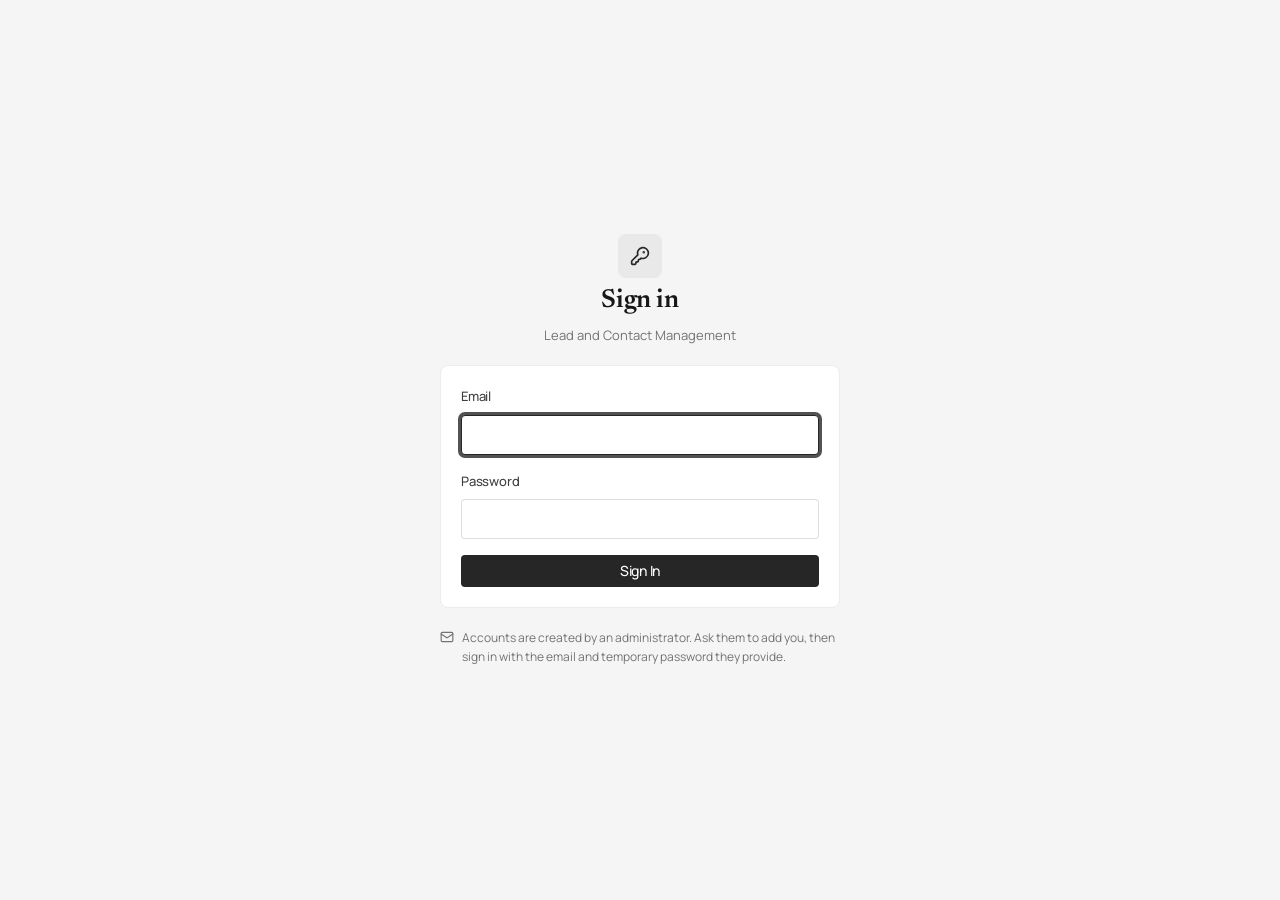
==== commit 7651bc1d: "updated contact upload and merging functionality" ====
--- a/index.html
+++ b/index.html
@@ -1,30 +1,31 @@
-<!doctype html>
-<html lang="en">
-  <head>
-    <meta charset="UTF-8" />
-    <link rel="icon" type="image/svg+xml" href="/favicon.svg" />
-    <link rel="apple-touch-icon" href="/apple-touch-icon.png" />
-    <meta name="viewport" content="width=device-width, initial-scale=1.0, viewport-fit=cover" />
-    <meta name="description" content="Lead and contact management CRM" />
-    <meta name="color-scheme" content="light dark" />
-    <meta name="mobile-web-app-capable" content="yes" />
-    <meta name="apple-mobile-web-app-capable" content="yes" />
-    <meta name="apple-mobile-web-app-status-bar-style" content="default" />
-    <!-- Design system fonts: Newsreader (display), Manrope (UI), JetBrains Mono (data/labels). -->
-    <link rel="preconnect" href="https://fonts.googleapis.com" />
-    <link rel="preconnect" href="https://fonts.gstatic.com" crossorigin />
-    <link
-      href="https://fonts.googleapis.com/css2?family=JetBrains+Mono:wght@400;500;600&family=Manrope:wght@400;500;600;700&family=Newsreader:ital,opsz,wght@0,6..72,400;0,6..72,500;1,6..72,400&display=swap"
-      rel="stylesheet"
-    />
-    <meta name="theme-color" content="#f5f5f5" />
-    <meta name="theme-color" media="(prefers-color-scheme: dark)" content="#111111" />
-    <link rel="manifest" href="./manifest.webmanifest" />
-    <title>CRM</title>
-    <script type="module" crossorigin src="/assets/index-BFt5IZD8.js"></script>
-    <link rel="stylesheet" crossorigin href="/assets/index-B6043FcD.css">
-  </head>
-  <body>
-    <div id="root"></div>
-  </body>
+<!doctype html>
+<html lang="en">
+  <head>
+    <meta charset="UTF-8" />
+    <link rel="icon" type="image/svg+xml" href="/favicon.svg" />
+    <link rel="apple-touch-icon" href="/apple-touch-icon.png" />
+    <meta name="viewport" content="width=device-width, initial-scale=1.0, viewport-fit=cover" />
+    <meta name="description" content="Anthrovisor — lead and contact management CRM" />
+    <meta name="color-scheme" content="light dark" />
+    <meta name="mobile-web-app-capable" content="yes" />
+    <meta name="apple-mobile-web-app-capable" content="yes" />
+    <meta name="apple-mobile-web-app-status-bar-style" content="default" />
+    <!-- Design system fonts: Newsreader (display), Manrope (UI), JetBrains Mono (data/labels). -->
+    <link rel="preconnect" href="https://fonts.googleapis.com" />
+    <link rel="preconnect" href="https://fonts.gstatic.com" crossorigin />
+    <link
+      href="https://fonts.googleapis.com/css2?family=JetBrains+Mono:wght@400;500;600&family=Manrope:wght@400;500;600;700&family=Newsreader:ital,opsz,wght@0,6..72,400;0,6..72,500;1,6..72,400&display=swap"
+      rel="stylesheet"
+    />
+    <meta name="theme-color" content="#f5f5f5" />
+    <meta name="theme-color" media="(prefers-color-scheme: dark)" content="#111111" />
+    <link rel="manifest" href="./manifest.webmanifest" />
+    <title>Anthrovisor</title>
+    <script type="module" crossorigin src="/assets/index-CaQhDq2x.js"></script>
+    <link rel="stylesheet" crossorigin href="/assets/index-yGZl1SsB.css">
+  </head>
+  <body>
+    <div id="root"></div>+
+  </body>
 </html>
--- a/assets/index-yGZl1SsB.css
+++ b/assets/index-yGZl1SsB.css
@@ -0,0 +1 @@
+.btn{justify-content:center;align-items:center;gap:var(--space-2);height:var(--control-height);padding-inline:var(--space-3);border-radius:var(--radius-md);font-size:var(--text-base);font-weight:var(--weight-medium);letter-spacing:var(--tracking-tight);white-space:nowrap;-webkit-user-select:none;user-select:none;transition:background-color var(--duration-fast) var(--ease-out), border-color var(--duration-fast) var(--ease-out), color var(--duration-fast) var(--ease-out), opacity var(--duration-fast) var(--ease-out), transform var(--duration-fast) var(--ease-out);border:1px solid #0000;display:inline-flex}.btn:active:not(:disabled){transform:scale(.98)}.btn:disabled{opacity:.45}.btn--full{width:100%}.btn__icon{stroke-width:2px;flex-shrink:0;width:15px;height:15px}.btn--sm{height:var(--control-height-sm);padding-inline:var(--space-2);font-size:var(--text-sm);gap:var(--space-1)}.btn--sm .btn__icon{width:13px;height:13px}.btn--lg{height:var(--control-height-lg);padding-inline:var(--space-4);font-size:var(--text-md)}.btn--lg .btn__icon{width:17px;height:17px}@media (width<=720px){.btn{padding-inline:var(--space-4)}.btn__icon{width:17px;height:17px}.btn--sm{padding-inline:var(--space-3)}}.btn--primary{background-color:var(--accent);color:var(--accent-fg)}.btn--primary:hover:not(:disabled){background-color:var(--accent-hover)}.btn--primary:active:not(:disabled){background-color:var(--accent-active)}.btn--secondary{background-color:var(--bg-surface);color:var(--fg);border-color:var(--border);box-shadow:var(--shadow-xs)}.btn--secondary:hover:not(:disabled){background-color:var(--bg-subtle);border-color:var(--border-strong)}.btn--ghost{color:var(--fg-secondary);background-color:#0000}.btn--ghost:hover:not(:disabled){background-color:var(--bg-hover);color:var(--fg)}.btn--subtle{background-color:var(--bg-subtle);color:var(--fg)}.btn--subtle:hover:not(:disabled){background-color:var(--bg-active)}.btn--accent-soft{background-color:var(--accent-surface);color:var(--accent-text)}.btn--accent-soft:hover:not(:disabled){background-color:var(--accent-surface-hover)}.btn--danger{background-color:var(--danger);color:#fff}.btn--danger:hover:not(:disabled){background-color:var(--danger-hover)}.btn--danger-ghost{color:var(--danger);background-color:#0000}.btn--danger-ghost:hover:not(:disabled){background-color:var(--danger-surface)}.btn--link{color:var(--accent-text);border-radius:var(--radius-xs);background-color:#0000;height:auto;padding-inline:0}.btn--link:hover:not(:disabled){text-decoration:underline}.btn--link:active:not(:disabled){transform:none}.icon-btn{width:var(--control-height);height:var(--control-height);border-radius:var(--radius-md);color:var(--fg-secondary);transition:background-color var(--duration-fast) var(--ease-out), color var(--duration-fast) var(--ease-out), border-color var(--duration-fast) var(--ease-out);border:1px solid #0000;flex-shrink:0;justify-content:center;align-items:center;display:inline-flex}.icon-btn__icon{stroke-width:2px;width:16px;height:16px}.icon-btn:disabled{opacity:.4}.icon-btn--sm{width:var(--control-height-sm);height:var(--control-height-sm)}.icon-btn--sm .icon-btn__icon{width:14px;height:14px}.icon-btn--lg{width:var(--control-height-lg);height:var(--control-height-lg)}.icon-btn--lg .icon-btn__icon{width:18px;height:18px}.icon-btn--ghost:hover:not(:disabled){background-color:var(--bg-hover);color:var(--fg)}.icon-btn--subtle{background-color:var(--bg-subtle)}.icon-btn--subtle:hover:not(:disabled){background-color:var(--bg-active);color:var(--fg)}.icon-btn--secondary{background-color:var(--bg-surface);border-color:var(--border);color:var(--fg);box-shadow:var(--shadow-xs)}.icon-btn--secondary:hover:not(:disabled){background-color:var(--bg-subtle);border-color:var(--border-strong)}.icon-btn--accent{background-color:var(--accent);color:var(--accent-fg)}.icon-btn--accent:hover:not(:disabled){background-color:var(--accent-hover)}.icon-btn--danger:hover:not(:disabled){background-color:var(--danger-surface);color:var(--danger)}.icon-btn--active,.icon-btn[aria-expanded=true],.icon-btn[aria-pressed=true]{background-color:var(--accent-surface);color:var(--accent-text)}.field{gap:var(--space-2);flex-direction:column;min-width:0;display:flex}.field--full{width:100%}.field__label{font-size:var(--text-sm);font-weight:var(--weight-medium);color:var(--fg-secondary);letter-spacing:var(--tracking-tight)}.field__control{width:100%;min-height:var(--control-height);border-radius:var(--radius-md);background-color:var(--bg-surface);border:1px solid var(--border);transition:border-color var(--duration-fast) var(--ease-out), box-shadow var(--duration-fast) var(--ease-out), background-color var(--duration-fast) var(--ease-out);align-items:center;display:flex;position:relative}.field__control:hover:not(.field--disabled){border-color:var(--border-strong)}.field__control:focus-within{border-color:var(--accent);box-shadow:0 0 0 3px var(--border-focus)}.field--error .field__control{border-color:var(--danger)}.field--error .field__control:focus-within{box-shadow:0 0 0 3px color-mix(in srgb, var(--danger) 25%, transparent)}.field__control--sm{min-height:var(--control-height-sm)}.field__control--md{min-height:var(--control-height)}.field__control--lg{min-height:var(--control-height-lg)}.field__input{width:100%;min-width:0;padding-block:var(--field-pad-block);padding-inline:var(--field-pad-inline);font-size:var(--text-base);line-height:var(--leading-normal);color:var(--fg);border-radius:inherit;transition:outline-color var(--duration-fast) var(--ease-out)}.field__control--sm .field__input{font-size:var(--text-sm)}.field__control--lg .field__input{font-size:var(--text-md)}.field__input:focus-visible{outline:none}.field__input:disabled{color:var(--fg-tertiary);cursor:not-allowed}.field--disabled{opacity:.6;cursor:not-allowed}.field__control:has(.field__input:disabled){background-color:var(--bg-subtle);cursor:not-allowed}.field__icon{left:var(--field-pad-inline);width:15px;height:15px;color:var(--fg-tertiary);pointer-events:none;stroke-width:2px;position:absolute}.field__control:has(.field__icon) .field__input{padding-left:calc(var(--field-pad-inline) * 2 + 15px)}.field__trailing{align-items:center;gap:var(--space-1);padding-right:var(--field-pad-inline);display:flex}.field__textarea{padding-block:var(--field-pad-block);padding-inline:var(--field-pad-inline);resize:vertical;background-color:var(--bg-surface);border:1px solid var(--border);border-radius:var(--radius-md);min-height:76px}.field__textarea:focus-visible{border-color:var(--accent);box-shadow:0 0 0 3px var(--border-focus)}.field--error .field__textarea{border-color:var(--danger)}.field__hint{font-size:var(--text-xs);color:var(--fg-tertiary);line-height:var(--leading-normal)}.field__error{font-size:var(--text-xs);color:var(--danger);line-height:var(--leading-normal)}.select__wrapper{width:100%;display:flex;position:relative}.select{appearance:none;padding-right:calc(var(--field-pad-inline) + var(--space-4));cursor:pointer}.select:disabled{cursor:not-allowed}.select__chevron{right:var(--field-pad-inline);width:12px;height:12px;color:var(--fg-tertiary);pointer-events:none;position:absolute;top:50%;transform:translateY(-50%)}.search{width:100%;min-height:var(--control-height);background-color:var(--bg-surface);border:1px solid var(--border);border-radius:var(--radius-md);transition:border-color var(--duration-fast) var(--ease-out), box-shadow var(--duration-fast) var(--ease-out);align-items:center;display:flex;position:relative}.search:hover{border-color:var(--border-strong)}.search:focus-within{border-color:var(--accent);box-shadow:0 0 0 3px var(--border-focus)}.search--sm{min-height:var(--control-height-sm)}.search--md{min-height:var(--control-height)}.search--lg{min-height:var(--control-height-lg)}.search__icon{left:var(--field-pad-inline);width:15px;height:15px;color:var(--fg-tertiary);pointer-events:none;position:absolute}.search__input{width:100%;padding-block:var(--field-pad-block);padding-inline:calc(var(--field-pad-inline) * 2 + 15px) calc(var(--field-pad-inline) + var(--space-5));font-size:var(--text-base);line-height:var(--leading-normal);color:var(--fg);border-radius:inherit;background:0 0}.search--sm .search__input{font-size:var(--text-sm)}.search__input::-webkit-search-cancel-button{display:none}.search__input:focus-visible{outline:none}.search__clear{position:absolute;right:4px}.date-picker{gap:var(--space-2);flex-direction:column;width:100%;min-width:0;display:flex}.date-picker__control{width:100%;min-height:var(--control-height);border-radius:var(--radius-md);background-color:var(--bg-surface);border:1px solid var(--border);transition:border-color var(--duration-fast) var(--ease-out), box-shadow var(--duration-fast) var(--ease-out);align-items:center;display:flex;position:relative}.date-picker__control:hover:not(:has(input:disabled)){border-color:var(--border-strong)}.date-picker__control:focus-within{border-color:var(--accent);box-shadow:0 0 0 3px var(--border-focus)}.date-picker__control--sm{min-height:var(--control-height-sm)}.date-picker__control--md{min-height:var(--control-height)}.date-picker__control--lg{min-height:var(--control-height-lg)}.date-picker__icon{left:var(--field-pad-inline);width:15px;height:15px;color:var(--fg-tertiary);pointer-events:none;position:absolute}.date-picker__input{width:100%;padding-block:var(--field-pad-block);padding-inline:calc(var(--field-pad-inline) * 2 + 15px) var(--field-pad-inline);font-size:var(--text-base);line-height:var(--leading-normal);color:var(--fg);border-radius:inherit;background:0 0;font-family:inherit}.date-picker__input:focus-visible{outline:none}.date-picker__input:disabled{color:var(--fg-tertiary);cursor:not-allowed}.date-picker__input::-webkit-calendar-picker-indicator{opacity:.45;cursor:pointer}.date-picker__input::-webkit-calendar-picker-indicator:hover{opacity:.8}:root[data-theme=dark] .date-picker__input::-webkit-calendar-picker-indicator{filter:invert();opacity:.55}.time-picker{width:100%;min-height:inherit;padding-block:var(--field-pad-block);padding-inline:calc(var(--field-pad-inline) * 2 + 15px) var(--field-pad-inline);align-items:center;gap:2px;display:flex}.time-picker__select{appearance:none;width:3ch;font-size:var(--text-base);font-variant-numeric:tabular-nums;color:var(--fg);border-radius:var(--radius-sm);cursor:pointer;background:0 0;border:none;padding:0 1px;font-family:inherit}.time-picker__select:focus-visible{outline:2px solid var(--accent);outline-offset:1px}.time-picker__select:disabled{color:var(--fg-tertiary);cursor:not-allowed}.time-picker__colon{color:var(--fg-secondary);font-variant-numeric:tabular-nums}.date-picker__control--sm .time-picker__select{font-size:var(--text-sm)}.checkbox{align-items:flex-start;gap:var(--space-2);cursor:pointer;-webkit-user-select:none;user-select:none;min-width:0;display:inline-flex}.checkbox:has(.checkbox__input:disabled){opacity:.5;cursor:not-allowed}.checkbox__box{border-radius:var(--radius-xs);border:1px solid var(--border-strong);background-color:var(--bg-surface);width:17px;height:17px;transition:background-color var(--duration-fast) var(--ease-out), border-color var(--duration-fast) var(--ease-out);flex-shrink:0;place-items:center;margin-top:1px;display:grid;position:relative}.checkbox:hover .checkbox__box:not(:has(.checkbox__input:disabled)){border-color:var(--accent)}.checkbox__input{opacity:0;width:100%;height:100%;cursor:inherit;margin:0;position:absolute;inset:0}.checkbox__input:focus-visible+.checkbox__icon{outline:2px solid var(--accent);outline-offset:2px}.checkbox__icon{width:12px;height:12px;color:var(--accent-fg);opacity:0;pointer-events:none;transition:opacity var(--duration-fast) var(--ease-out)}.checkbox__dash{opacity:0}.checkbox__input:checked+.checkbox__icon,.checkbox__input:indeterminate+.checkbox__icon,.checkbox__input:checked+.checkbox__icon .checkbox__tick{opacity:1}.checkbox__input:checked+.checkbox__icon .checkbox__dash,.checkbox__input:indeterminate+.checkbox__icon .checkbox__tick{opacity:0}.checkbox__input:indeterminate+.checkbox__icon .checkbox__dash{opacity:1}.checkbox__input:checked+.checkbox__box,.checkbox__input:checked~.checkbox__icon,.checkbox__input:checked+.checkbox__icon{background-color:var(--accent);border-color:var(--accent)}.checkbox__box:has(.checkbox__input:checked){background-color:var(--accent);border-color:var(--accent)}.checkbox__box:has(.checkbox__input:checked) .checkbox__icon{color:var(--accent-fg)}.checkbox__box--radio{border-radius:var(--radius-full)}.checkbox__radio{width:12px;height:12px;color:var(--accent-fg);opacity:0;transition:opacity var(--duration-fast) var(--ease-out)}.checkbox__box--radio:has(.checkbox__input:checked) .checkbox__radio{opacity:1}.checkbox__text{flex-direction:column;gap:1px;min-width:0;display:flex}.checkbox__label{font-size:var(--text-base);color:var(--fg);line-height:var(--leading-normal)}.checkbox__description{font-size:var(--text-xs);color:var(--fg-tertiary);line-height:var(--leading-normal)}.switch{justify-content:space-between;align-items:center;gap:var(--space-4);min-width:0;display:flex}.switch__text{flex-direction:column;gap:1px;min-width:0;display:flex}.switch__label{font-size:var(--text-base);color:var(--fg);line-height:var(--leading-normal);cursor:pointer}.switch__description{font-size:var(--text-xs);color:var(--fg-tertiary);line-height:var(--leading-normal)}.switch__track{border-radius:var(--radius-full);background-color:var(--bg-active);width:44px;height:26px;transition:background-color var(--duration-base) var(--ease-out);flex-shrink:0;position:relative}.switch__track[aria-checked=true]{background-color:var(--accent)}.switch__track:disabled{opacity:.45;cursor:not-allowed}.switch__thumb{border-radius:var(--radius-full);background-color:var(--white);width:22px;height:22px;transition:transform var(--duration-base) var(--ease-spring);position:absolute;top:2px;left:2px;box-shadow:0 1px 3px #00000038}.switch__track[aria-checked=true] .switch__thumb{transform:translate(18px)}.switch__track:focus-visible{outline:2px solid var(--accent);outline-offset:2px}.choice{gap:var(--space-2);border:0;flex-direction:column;min-width:0;margin:0;padding:0;display:flex}.choice__options{gap:var(--space-2);flex-wrap:wrap;display:flex}.choice__options[style*=--choice-columns]{grid-template-columns:repeat(var(--choice-columns), minmax(0, 1fr));display:grid}.choice__option{cursor:pointer;min-width:0;display:block;position:relative}.choice__option input{clip:rect(0 0 0 0);white-space:nowrap;border:0;width:1px;height:1px;margin:-1px;padding:0;position:absolute;overflow:hidden}.choice__chip{align-items:center;gap:var(--space-2);padding:var(--space-2) var(--space-3);border:1px solid var(--border);border-radius:var(--radius-full);background-color:var(--bg);color:var(--fg-secondary);font-size:var(--text-sm);white-space:nowrap;transition:background-color var(--duration-fast) var(--ease-out), border-color var(--duration-fast) var(--ease-out), color var(--duration-fast) var(--ease-out);line-height:1.2;display:inline-flex}.choice--sm .choice__chip{padding:var(--space-1) var(--space-2);font-size:var(--text-xs)}.choice__option:hover .choice__chip{border-color:var(--border-focus);color:var(--fg)}.choice__option input:focus-visible+.choice__chip{outline:2px solid var(--accent);outline-offset:2px}.choice__option--selected .choice__chip{background-color:var(--accent-surface);border-color:var(--accent-border);color:var(--accent-text);font-weight:var(--weight-medium)}.choice__option--selected:hover .choice__chip{background-color:var(--accent-surface-hover)}.choice__chip--info{color:var(--info)}.choice__chip--violet{color:var(--status-violet)}.choice__chip--accent{color:var(--accent-text)}.choice__chip--warning{color:var(--warning)}.choice__chip--success{color:var(--success)}.choice__chip--danger{color:var(--danger)}.choice__chip--neutral{color:var(--fg-secondary)}.choice__chip--info,.choice__chip--violet,.choice__chip--accent,.choice__chip--warning,.choice__chip--success,.choice__chip--danger,.choice__chip--neutral{background-color:#0000;border-color:#0000;padding-left:0;padding-right:0}.choice__option--selected .choice__chip--info{background-color:var(--info-surface,var(--accent-surface));border-color:var(--info)}.choice__option--selected .choice__chip--violet{background-color:var(--status-violet-surface);border-color:var(--status-violet)}.choice__option--selected .choice__chip--accent{background-color:var(--accent-surface);border-color:var(--accent)}.choice__option--selected .choice__chip--warning{background-color:var(--warning-surface,var(--accent-surface));border-color:var(--warning)}.choice__option--selected .choice__chip--success{background-color:var(--success-surface,var(--accent-surface));border-color:var(--success)}.choice__option--selected .choice__chip--danger{background-color:var(--danger-surface,var(--accent-surface));border-color:var(--danger)}.choice__option--selected .choice__chip--neutral{background-color:var(--bg-active);border-color:var(--border-strong);color:var(--fg)}.choice__count{border-radius:var(--radius-full);background-color:var(--bg-active);color:var(--fg-tertiary);font-size:var(--text-2xs);font-variant-numeric:tabular-nums;padding:0 6px}.choice__option--selected .choice__count{background-color:var(--bg);color:inherit}.avatar{width:var(--avatar-size);height:var(--avatar-size);border-radius:var(--radius-full);background-color:var(--bg-subtle);color:var(--fg-secondary);-webkit-user-select:none;user-select:none;vertical-align:middle;flex-shrink:0;place-items:center;display:inline-grid;position:relative;overflow:visible}.avatar--square{border-radius:var(--radius-md)}.avatar--xs{--avatar-size:20px}.avatar--sm{--avatar-size:24px}.avatar--md{--avatar-size:32px}.avatar--lg{--avatar-size:40px}.avatar--xl{--avatar-size:56px}.avatar--2xl{--avatar-size:88px}.avatar__initials{border-radius:inherit;background-color:hsl(var(--avatar-hue) 62% 88%);width:100%;height:100%;color:hsl(var(--avatar-hue) 55% 28%);font-size:calc(var(--avatar-size) * .38);font-weight:var(--weight-semibold);letter-spacing:.01em;place-items:center;line-height:1;display:grid}:root[data-theme=dark] .avatar__initials{background-color:hsl(var(--avatar-hue) 32% 26%);color:hsl(var(--avatar-hue) 60% 82%)}.avatar__overflow{background-color:var(--bg-active);color:var(--fg-secondary);font-size:calc(var(--avatar-size) * .34);font-weight:var(--weight-semibold);box-shadow:0 0 0 2px var(--bg-surface)}.avatar__status{border-radius:var(--radius-full);width:30%;min-width:8px;height:30%;min-height:8px;box-shadow:0 0 0 2px var(--bg-surface);position:absolute;bottom:-1px;right:-1px}.avatar__status--online{background-color:var(--success)}.avatar__status--away{background-color:var(--warning)}.avatar__status--offline{background-color:var(--fg-quaternary)}.avatar__status--busy{background-color:var(--danger)}.avatar-group{align-items:center;display:inline-flex}.avatar-group>.avatar+.avatar{margin-left:-8px}.avatar-group>.avatar{box-shadow:0 0 0 2px var(--bg-surface)}.badge{align-items:center;gap:var(--space-1);border-radius:var(--radius-full);font-weight:var(--weight-medium);letter-spacing:var(--tracking-tight);white-space:nowrap;border:1px solid #0000;line-height:1;display:inline-flex}.badge--sm{padding:3px var(--space-2);font-size:var(--text-2xs)}.badge--md{padding:4px var(--space-2);font-size:var(--text-xs)}.badge__dot{border-radius:var(--radius-full);background-color:currentColor;flex-shrink:0;width:5px;height:5px}.badge--neutral{background-color:var(--neutral-surface);color:var(--fg-secondary)}.badge--accent{background-color:var(--accent-surface);color:var(--accent-text)}.badge--success{background-color:var(--success-surface);color:var(--success)}.badge--warning{background-color:var(--warning-surface);color:var(--warning)}.badge--danger{background-color:var(--danger-surface);color:var(--danger)}.badge--info{background-color:var(--info-surface);color:var(--info)}.badge--violet{background-color:var(--status-violet-surface);color:var(--status-violet)}:root[data-theme=dark] .badge--violet{background-color:var(--status-violet-surface-d);color:var(--status-violet-d)}.badge--outline{color:var(--fg-secondary);border-color:var(--border);background-color:#0000}.chip{align-items:center;gap:var(--space-1);max-width:100%;height:24px;padding-inline:var(--space-2);border-radius:var(--radius-sm);background-color:var(--bg-subtle);border:1px solid var(--border-subtle);color:var(--fg-secondary);font-size:var(--text-xs);font-weight:var(--weight-medium);letter-spacing:var(--tracking-tight);transition:background-color var(--duration-fast) var(--ease-out), color var(--duration-fast) var(--ease-out);display:inline-flex}button.chip:hover{background-color:var(--bg-active);color:var(--fg)}.chip--accent{background-color:var(--accent-surface);border-color:var(--accent-border);color:var(--accent-text)}.chip--success{background-color:var(--success-surface);color:var(--success);border-color:#0000}.chip--warning{background-color:var(--warning-surface);color:var(--warning);border-color:#0000}.chip--danger{background-color:var(--danger-surface);color:var(--danger);border-color:#0000}.chip__label{text-overflow:ellipsis;white-space:nowrap;overflow:hidden}.chip__remove{border-radius:var(--radius-xs);color:currentColor;opacity:.6;width:14px;height:14px;transition:opacity var(--duration-fast) var(--ease-out);flex-shrink:0;place-items:center;margin-right:-2px;display:grid}.chip__remove svg{width:8px;height:8px}.chip__remove:hover{opacity:1}.divider{border:none;border-top:1px solid var(--border-subtle);width:100%}.divider--sm{margin-block:var(--space-2)}.divider--md{margin-block:var(--space-4)}.divider--lg{margin-block:var(--space-6)}.divider--vertical{border-top:none;border-left:1px solid var(--border-subtle);width:1px;height:auto;margin-inline:var(--space-2);align-self:stretch}.divider--labelled{align-items:center;gap:var(--space-3);border:none;display:flex}.divider--labelled .divider__rule{background-color:var(--border-subtle);flex:1;height:1px}.divider__label{font-size:var(--text-xs);font-weight:var(--weight-medium);color:var(--fg-tertiary);text-transform:uppercase;letter-spacing:var(--tracking-wide);white-space:nowrap}.card{background-color:var(--bg-surface);border:1px solid var(--border-subtle);border-radius:var(--radius-lg);min-width:0;max-width:100%;box-shadow:var(--shadow-xs);flex-direction:column;display:flex;overflow:hidden}.card--padded{padding:var(--space-5)}.card--interactive{cursor:pointer;transition:border-color var(--duration-fast) var(--ease-out), box-shadow var(--duration-fast) var(--ease-out), transform var(--duration-fast) var(--ease-out)}.card--interactive:hover{border-color:var(--border-strong);box-shadow:var(--shadow-sm)}.card--interactive:active{transform:scale(.995)}.card-header{justify-content:space-between;align-items:flex-start;gap:var(--space-4);padding:var(--space-4) var(--space-5);border-bottom:1px solid var(--border-subtle);min-height:52px;display:flex}.card-header__text{flex-direction:column;gap:2px;min-width:0;display:flex}.card-header__title{font-size:var(--text-md);font-weight:var(--weight-semibold);letter-spacing:var(--tracking-tight);color:var(--fg)}.card-header__subtitle{font-size:var(--text-xs);color:var(--fg-tertiary);line-height:var(--leading-normal)}.card-header__actions{align-items:center;gap:var(--space-2);flex-shrink:0;display:flex}.card-body{padding:var(--space-5);min-width:0;max-width:100%;display:grid}.card-body--cols-1{grid-template-columns:minmax(0,1fr)}.card-body--cols-2{grid-template-columns:repeat(2,minmax(0,1fr))}.card-body--cols-3{grid-template-columns:repeat(3,minmax(0,1fr))}.card-body--gap-sm{gap:var(--space-3)}.card-body--gap-md{gap:var(--space-4)}.card-body--gap-lg{gap:var(--space-6)}.card-body--gap-none{gap:0}@media (width<=720px){.card-body--cols-2,.card-body--cols-3{grid-template-columns:minmax(0,1fr)}.card-header,.card-body,.card--padded{padding:var(--space-3) var(--space-4)}}.card-footer{align-items:center;gap:var(--space-3);padding:var(--space-3) var(--space-5);border-top:1px solid var(--border-subtle);background-color:var(--bg-subtle);border-radius:0 0 var(--radius-lg) var(--radius-lg);display:flex}@media (width<=720px){.card-footer{padding:var(--space-3) var(--space-4)}}.def-row{gap:var(--space-1);flex-direction:column;min-width:0;display:flex}.def-row__label{font-size:var(--text-xs);font-weight:var(--weight-medium);color:var(--fg-tertiary);letter-spacing:var(--tracking-tight)}.def-row__value{font-size:var(--text-base);color:var(--fg);line-height:var(--leading-normal);overflow-wrap:break-word;word-break:break-word;min-width:0}.overlay{z-index:var(--z-modal);display:flex;position:fixed;inset:0}.overlay__scrim{background-color:var(--bg-overlay);animation:overlay-fade var(--duration-base) var(--ease-out);position:absolute;inset:0}.overlay__scrim--dismissable{cursor:default}@keyframes overlay-fade{0%{opacity:0}to{opacity:1}}.popover{z-index:var(--z-popover);min-width:180px;padding:var(--space-1);background-color:var(--bg-elevated);border:1px solid var(--border);border-radius:var(--radius-lg);box-shadow:var(--shadow-popover);animation:popover-in var(--duration-fast) var(--ease-out);position:fixed}@keyframes popover-in{0%{opacity:0;transform:translateY(-4px)scale(.98)}to{opacity:1;transform:translateY(0)scale(1)}}.tooltip-wrapper{display:inline-flex}.tooltip{z-index:var(--z-popover);max-width:min(280px,100vw - 16px);padding:var(--space-1) var(--space-2);background-color:var(--fg);color:var(--bg-elevated);font-size:var(--text-xs);font-weight:var(--weight-medium);line-height:var(--leading-normal);text-align:left;border-radius:var(--radius-sm);box-shadow:var(--shadow-sm);pointer-events:none;animation:popover-in var(--duration-fast) var(--ease-out);position:fixed}.dialog{z-index:var(--z-modal);overflow-wrap:anywhere;aspect-ratio:4/3;background-color:var(--bg-elevated);border:1px solid var(--border);border-radius:var(--radius-xl);width:min(80vw,106.667vh);max-height:80vh;box-shadow:var(--shadow-lg);animation:dialog-in var(--duration-base) var(--ease-out);flex-direction:column;margin:auto;display:flex;position:relative;overflow:hidden}.dialog--sm,.dialog--md,.dialog--lg,.dialog--xl{max-width:none}.dialog--full{max-width:none;width:min(1200px, calc(100vw - var(--space-8)));height:calc(100vh - var(--space-10));aspect-ratio:auto;max-height:none}@keyframes dialog-in{0%{opacity:0;transform:translateY(8px)scale(.985)}to{opacity:1;transform:translateY(0)scale(1)}}.dialog__header{justify-content:space-between;align-items:flex-start;gap:var(--space-4);padding:var(--space-5) var(--space-5) var(--space-3);flex-shrink:0;min-width:0;display:flex}.dialog__heading{gap:var(--space-1);flex-direction:column;min-width:0;display:flex}.dialog__title{font-size:var(--text-lg);font-weight:var(--weight-semibold);letter-spacing:var(--tracking-tight)}.dialog__description{font-size:var(--text-sm);color:var(--fg-secondary);line-height:var(--leading-normal)}.dialog__close,.drawer__close{border-radius:var(--radius-md);width:28px;height:28px;color:var(--fg-tertiary);transition:background-color var(--duration-fast) var(--ease-out), color var(--duration-fast) var(--ease-out);flex-shrink:0;place-items:center;margin:-2px -2px 0 0;display:grid}.dialog__close svg,.drawer__close svg{width:12px;height:12px}.dialog__close:hover,.drawer__close:hover{background-color:var(--bg-hover);color:var(--fg)}.dialog__body{padding:0 var(--space-5) var(--space-5);flex:1;min-width:0;min-height:0;overflow-y:auto}.dialog__footer{justify-content:flex-end;align-items:center;gap:var(--space-2);min-width:0;padding:var(--space-3) var(--space-5);border-top:1px solid var(--border-subtle);background-color:var(--bg-subtle);flex-wrap:wrap;flex-shrink:0;display:flex}.drawer{z-index:var(--z-modal);height:100%;width:min(var(--drawer-width), 100vw);background-color:var(--bg-elevated);border-left:1px solid var(--border);max-width:100vw;box-shadow:var(--shadow-lg);animation:drawer-in-right var(--duration-base) var(--ease-out);flex-direction:column;margin-left:auto;display:flex;position:relative}.drawer--left{border-left:none;border-right:1px solid var(--border);margin-left:0;margin-right:auto;animation-name:drawer-in-left}.drawer--top,.drawer--bottom{border-left:none;border-top:1px solid var(--border);width:100%;max-width:100%;height:auto;margin:0 auto;animation-name:drawer-in-bottom}@keyframes drawer-in-right{0%{transform:translate(100%)}to{transform:translate(0)}}@keyframes drawer-in-left{0%{transform:translate(-100%)}to{transform:translate(0)}}@keyframes drawer-in-bottom{0%{transform:translateY(100%)}to{transform:translateY(0)}}.drawer__header{justify-content:space-between;align-items:flex-start;gap:var(--space-4);padding:var(--space-4) var(--space-5);border-bottom:1px solid var(--border-subtle);flex-shrink:0;min-height:60px;display:flex}.drawer__heading{flex-direction:column;gap:2px;min-width:0;display:flex}.drawer__title{font-size:var(--text-md);font-weight:var(--weight-semibold);letter-spacing:var(--tracking-tight)}.drawer__description{font-size:var(--text-xs);color:var(--fg-tertiary)}.drawer__body{min-height:0;padding:var(--space-5);flex:1;overflow-y:auto}.drawer__footer{justify-content:flex-end;align-items:center;gap:var(--space-2);padding:var(--space-3) var(--space-5);border-top:1px solid var(--border-subtle);background-color:var(--bg-subtle);flex-shrink:0;display:flex}@media (width<=720px){.dialog{aspect-ratio:auto;border:none;border-radius:0;width:100%;max-width:100%;height:100%;max-height:100%;animation-name:sheet-in}.dialog--full{aspect-ratio:auto;width:100%;height:100%;max-height:100%}.dialog__header{padding:var(--space-4) var(--space-4) var(--space-3)}.dialog__body{padding:0 var(--space-4) var(--space-4)}.dialog__footer{padding:var(--space-3) var(--space-4);padding-bottom:calc(var(--space-3) + env(safe-area-inset-bottom,0px))}.drawer,.drawer--left{border:none;border-top:1px solid var(--border);border-radius:var(--radius-xl) var(--radius-xl) 0 0;width:100%;max-width:100%;height:auto;max-height:88vh;margin:auto auto 0;animation-name:sheet-in}.drawer__footer{padding-bottom:calc(var(--space-3) + env(safe-area-inset-bottom,0px))}}@keyframes sheet-in{0%{transform:translateY(100%)}to{transform:translateY(0)}}.dropdown{min-width:200px}.dropdown__header{padding:var(--space-2) var(--space-3);border-bottom:1px solid var(--border-subtle);margin-bottom:var(--space-1)}.dropdown__footer{padding:var(--space-2);border-top:1px solid var(--border-subtle);margin-top:var(--space-1)}.dropdown__list{flex-direction:column;gap:1px;display:flex}.dropdown__item{align-items:center;gap:var(--space-2);width:100%;padding:var(--space-2) var(--space-3);border-radius:var(--radius-sm);font-size:var(--text-base);color:var(--fg);text-align:left;transition:background-color var(--duration-fast) var(--ease-out);display:flex}.dropdown__item:hover:not(:disabled){background-color:var(--accent);color:var(--accent-fg)}.dropdown__item:disabled{opacity:.4;cursor:not-allowed}.dropdown__item--danger{color:var(--danger)}.dropdown__item--danger:hover:not(:disabled){background-color:var(--danger);color:#fff}.dropdown__item-icon{opacity:.75;stroke-width:2px;flex-shrink:0;width:15px;height:15px}.dropdown__item-text{flex-direction:column;flex:1;gap:1px;min-width:0;display:flex}.dropdown__item-label{text-overflow:ellipsis;white-space:nowrap;min-width:0;overflow:hidden}.dropdown__item-hint{font-size:var(--text-xs);line-height:var(--leading-relaxed);color:inherit;opacity:.65;white-space:normal}.dropdown__check{font-size:var(--text-xs);opacity:.9}.dropdown__label{padding:var(--space-2) var(--space-3) var(--space-1);font-size:var(--text-2xs);font-weight:var(--weight-semibold);color:var(--fg-tertiary);text-transform:uppercase;letter-spacing:var(--tracking-wide)}.dropdown__separator{background-color:var(--border-subtle);height:1px;margin-block:var(--space-1)}.tabs{align-items:center;gap:var(--space-1);scrollbar-width:none;min-width:0;display:flex;overflow-x:auto}.tabs::-webkit-scrollbar{display:none}.tabs__tab{align-items:center;gap:var(--space-2);padding:var(--space-2) var(--space-3);border-radius:var(--radius-md);font-size:var(--text-base);font-weight:var(--weight-medium);color:var(--fg-secondary);white-space:nowrap;transition:color var(--duration-fast) var(--ease-out), background-color var(--duration-fast) var(--ease-out);display:inline-flex;position:relative}.tabs__tab:hover:not(.tabs__tab--active){color:var(--fg);background-color:var(--bg-hover)}.tabs__tab--active{color:var(--fg)}.tabs--underline .tabs__tab{padding-inline:var(--space-3);border-radius:0;margin-bottom:-1px}.tabs--underline .tabs__tab:after{content:"";left:var(--space-2);right:var(--space-2);border-radius:var(--radius-full);height:2px;transition:background-color var(--duration-fast) var(--ease-out);background-color:#0000;position:absolute;bottom:0}.tabs--underline .tabs__tab--active:after{background-color:var(--accent)}.tabs--pill{padding:var(--space-1);background-color:var(--bg-sunken);border-radius:var(--radius-lg);gap:2px}.tabs--pill .tabs__tab--active{background-color:var(--bg-surface);box-shadow:var(--shadow-xs)}.tabs__icon{stroke-width:2px;width:15px;height:15px}.tabs__count{border-radius:var(--radius-full);background-color:var(--bg-active);min-width:18px;height:18px;color:var(--fg-secondary);font-size:var(--text-2xs);font-weight:var(--weight-semibold);font-variant-numeric:tabular-nums;place-items:center;padding-inline:5px;display:inline-grid}.tabs__tab--active .tabs__count{background-color:var(--accent);color:var(--accent-fg)}.tab-panel{min-width:0;animation:tab-fade var(--duration-base) var(--ease-out)}@keyframes tab-fade{0%{opacity:0;transform:translateY(2px)}to{opacity:1;transform:translateY(0)}}.segmented{background-color:var(--bg-sunken);border-radius:var(--radius-md);align-items:center;gap:2px;padding:2px;display:inline-flex}.segmented__item{align-items:center;gap:var(--space-1);height:26px;padding-inline:var(--space-3);border-radius:var(--radius-sm);font-size:var(--text-sm);font-weight:var(--weight-medium);color:var(--fg-secondary);white-space:nowrap;transition:background-color var(--duration-fast) var(--ease-out), color var(--duration-fast) var(--ease-out), box-shadow var(--duration-fast) var(--ease-out);display:inline-flex}.segmented--sm .segmented__item{height:22px;padding-inline:var(--space-2);font-size:var(--text-xs)}.segmented__item:hover:not(.segmented__item--active){color:var(--fg)}.segmented__item--active{background-color:var(--bg-surface);color:var(--fg);box-shadow:var(--shadow-xs)}.segmented__icon{stroke-width:2px;width:13px;height:13px}.table-wrap{-webkit-overflow-scrolling:touch;width:100%;max-height:max(240px, calc(100vh - var(--topbar-height) - 240px));overflow:auto}.table{width:100%;font-size:var(--text-base);border-collapse:separate;border-spacing:0}.table__head{z-index:calc(var(--z-sticky) - 1);background-color:var(--bg-surface);position:sticky;top:0}.table__head tr{background-color:var(--bg-surface)}.table__th{background-color:var(--bg-surface);border-bottom:1px solid var(--border-subtle);font-weight:var(--weight-medium);color:var(--fg-tertiary);text-align:left;white-space:nowrap;padding:0;position:sticky;top:0}.table__th--left{text-align:left}.table__th--center{text-align:center}.table__th--right{text-align:right}.table__th-label{padding:var(--space-3) var(--space-4);font-size:var(--text-xs);letter-spacing:var(--tracking-tight);display:block}.table__th--sortable .table__th-label{padding:0}.table__sort{align-items:center;gap:var(--space-1);width:100%;padding:var(--space-3) var(--space-4);font:inherit;color:inherit;transition:color var(--duration-fast) var(--ease-out);display:flex}.table__th--right .table__sort{justify-content:flex-end}.table__th--sortable:hover .table__sort{color:var(--fg)}.table__sort-icon{width:12px;height:12px;color:var(--fg-quaternary);opacity:.5;transition:opacity var(--duration-fast) var(--ease-out), transform var(--duration-fast) var(--ease-out);place-items:center;display:inline-grid}.table__sort-icon svg{width:10px;height:10px}.table__th[aria-sort=ascending] .table__sort-icon,.table__th[aria-sort=descending] .table__sort-icon{opacity:1;color:var(--accent)}.table__th[aria-sort=descending] .table__sort-icon{transform:rotate(180deg)}.table__body .table__row{transition:background-color var(--duration-fast) var(--ease-out)}.table__row--interactive{cursor:pointer}.table__row--interactive:hover{background-color:var(--bg-subtle)}.table__row--selected{background-color:var(--accent-surface)}.table__row--selected:hover{background-color:var(--accent-surface-hover)}.table__td{padding:0 var(--space-4);height:var(--row-height);color:var(--fg);vertical-align:middle;border-bottom:1px solid var(--border-subtle)}.table__td--left{text-align:left}.table__td--center{text-align:center}.table__td--right{text-align:right}.table__td--sticky{background-color:var(--bg-surface);box-shadow:-1px 0 0 var(--border-subtle);width:1%;position:sticky;right:0}.table__row--interactive:hover .table__td--sticky{background-color:var(--bg-subtle)}.table__row--selected .table__td--sticky{background-color:var(--accent-surface)}.table[data-density=compact] .table__th-label,.table[data-density=compact] .table__sort{padding:var(--space-2) var(--space-3)}.table[data-density=compact] .table__td{padding-inline:var(--space-3)}.table__input{width:100%;min-height:calc(var(--row-height) - 8px);padding-block:var(--field-pad-block);padding-inline:var(--field-pad-inline);border-radius:var(--radius-sm);background-color:var(--bg-surface);border:1px solid var(--border);font-size:var(--text-base);line-height:var(--leading-normal)}.table__input:focus-visible{border-color:var(--accent);box-shadow:0 0 0 2px var(--border-focus)}.skeleton{background-color:var(--bg-active);border-radius:var(--radius-sm);animation:skeleton-pulse 1.4s var(--ease-in-out) infinite;display:block}.skeleton--text{width:100%;height:11px}.skeleton--circle{border-radius:var(--radius-full);aspect-ratio:1;height:auto}.skeleton--block{border-radius:var(--radius-md);width:100%;height:64px}@keyframes skeleton-pulse{0%,to{opacity:1}50%{opacity:.45}}.skeleton-group{gap:var(--space-2);flex-direction:column;display:flex}.empty-state{justify-content:center;align-items:center;gap:var(--space-2);padding:var(--space-12) var(--space-6);text-align:center;flex-direction:column;display:flex}.empty-state--compact{padding:var(--space-8) var(--space-4)}.empty-state__icon{width:44px;height:44px;margin-bottom:var(--space-1);border-radius:var(--radius-lg);background-color:var(--bg-subtle);color:var(--fg-tertiary);place-items:center;display:grid}.empty-state__icon svg{stroke-width:1.75px;width:20px;height:20px}.empty-state__title{font-size:var(--text-md);font-weight:var(--weight-semibold);letter-spacing:var(--tracking-tight)}.empty-state__description{font-size:var(--text-sm);color:var(--fg-tertiary);line-height:var(--leading-relaxed);max-width:42ch}.empty-state__action{justify-content:center;gap:var(--space-2);margin-top:var(--space-3);flex-wrap:wrap;display:flex}.progress{border-radius:var(--radius-full);background-color:var(--bg-active);width:100%;height:6px;overflow:hidden}.progress__fill{border-radius:inherit;height:100%;transition:width var(--duration-slow) var(--ease-out);display:block}.progress__fill--accent{background-color:var(--accent)}.progress__fill--success{background-color:var(--success)}.progress__fill--warning{background-color:var(--warning)}.progress__fill--danger{background-color:var(--danger)}.bar-chart{gap:var(--space-3);flex-direction:column;display:flex}.bar-chart__row{align-items:center;gap:var(--space-3);grid-template-columns:minmax(80px,1fr) 3fr auto;display:grid}.bar-chart__label{font-size:var(--text-sm);color:var(--fg-secondary);text-overflow:ellipsis;white-space:nowrap;overflow:hidden}.bar-chart__track{border-radius:var(--radius-full);background-color:var(--bg-active);height:6px;overflow:hidden}.bar-chart__fill{border-radius:inherit;height:100%;transition:width var(--duration-slow) var(--ease-out);display:block}.bar-chart__value{font-size:var(--text-sm);font-weight:var(--weight-semibold);color:var(--fg);font-variant-numeric:tabular-nums;text-align:right;min-width:24px}.donut{align-items:center;gap:var(--space-5);flex-direction:column;margin:0;display:flex}.donut__ring{aspect-ratio:1;flex:none;max-width:100%;overflow:visible}.donut__track{fill:none;stroke:var(--bg-subtle);stroke-width:14px}.donut__slice{fill:none;stroke-width:14px;transition:stroke-dasharray var(--duration-slow) var(--ease-out)}.donut__total{fill:var(--fg);font-family:inherit;font-size:22px;font-weight:var(--weight-semibold)}.donut__legend{gap:var(--space-2);flex-direction:column;width:100%;min-width:0;display:flex}.donut__legend-row{align-items:center;gap:var(--space-2);font-size:var(--text-xs);grid-template-columns:10px minmax(0,1fr) auto;display:grid}.donut__swatch{border-radius:3px;width:10px;height:10px}.donut__legend-label{color:var(--fg-secondary);text-overflow:ellipsis;white-space:nowrap;overflow:hidden}.donut__legend-value{color:var(--fg);font-weight:var(--weight-semibold);font-variant-numeric:tabular-nums}.donut__legend-share{color:var(--fg-tertiary);font-weight:var(--weight-regular)}.copy-btn{font-size:var(--text-sm);color:var(--accent-text);padding:var(--space-1) var(--space-2);border-radius:var(--radius-sm);transition:background-color var(--duration-fast) var(--ease-out)}.copy-btn:hover{background-color:var(--accent-surface)}@media (width<=1023px){.table-wrap{max-height:none;overflow:visible}.table,.table__body{display:block}.table__head{display:none}.table__row{margin-bottom:var(--space-3);background-color:var(--bg-surface);border:1px solid var(--border-subtle);border-radius:var(--radius-lg);box-shadow:var(--shadow-xs);display:block}.table__row:last-child{margin-bottom:0}.table__row--interactive:hover,.table__row--interactive:active{background-color:var(--bg-subtle)}.table__row--selected{background-color:var(--accent-surface)}.table__td,.table__td--sticky{align-items:stretch;gap:var(--space-1);width:auto;min-width:0;height:auto;padding:var(--space-3) var(--space-4);text-align:left;overflow-wrap:anywhere;box-shadow:none;border-bottom:1px solid var(--border-subtle);background-color:#0000;border-radius:0;flex-direction:column;display:flex;position:static}.table__td>*{min-width:0;max-width:100%}.table__td:last-child{border-bottom:none}.table__td:before{content:attr(data-label);color:var(--fg-tertiary);font-size:var(--text-xs);font-weight:var(--weight-medium);letter-spacing:var(--tracking-tight)}.table__td:not([data-label]):before{content:none}.table__td--right{text-align:left}}.toasts{z-index:var(--z-toast);gap:var(--space-2);padding:var(--space-4);pointer-events:none;flex-direction:column;display:flex;position:fixed}.toasts--bottom-right{align-items:flex-end;bottom:0;right:0}.toasts--bottom-left{align-items:flex-start;bottom:0;left:0}.toasts--top-center{align-items:center;top:0;left:50%;transform:translate(-50%)}.toast{align-items:flex-start;gap:var(--space-2);width:min(340px, calc(100vw - var(--space-8)));padding:var(--space-3) var(--space-3) var(--space-3) var(--space-4);background-color:var(--bg-elevated);border:1px solid var(--border);border-radius:var(--radius-lg);box-shadow:var(--shadow-popover);pointer-events:auto;animation:toast-in var(--duration-base) var(--ease-out);display:flex;position:relative;overflow:hidden}@keyframes toast-in{0%{opacity:0;transform:translateY(8px)scale(.98)}to{opacity:1;transform:translateY(0)scale(1)}}.toast--leaving{animation:toast-out .2s var(--ease-out) forwards;pointer-events:none}@keyframes toast-out{0%{opacity:1;transform:translateY(0)scale(1)}to{opacity:0;transform:translateY(6px)scale(.98)}}.toast--timed:after{content:"";height:2px;width:var(--toast-progress,100%);opacity:.3;background-color:currentColor;transition:width .1s linear;position:absolute;bottom:0;left:0}.toast--inline{width:100%;animation:none}.toast__icon{stroke-width:2px;flex-shrink:0;width:16px;height:16px;margin-top:1px}.toast__content{flex-direction:column;flex:1;gap:1px;min-width:0;display:flex}.toast__title{font-size:var(--text-base);font-weight:var(--weight-medium);color:var(--fg);line-height:var(--leading-normal)}.toast__description{font-size:var(--text-sm);color:var(--fg-secondary);line-height:var(--leading-normal)}.toast__action{padding:var(--space-1) var(--space-2);border-radius:var(--radius-sm);font-size:var(--text-sm);font-weight:var(--weight-medium);color:var(--accent-text);transition:background-color var(--duration-fast) var(--ease-out);flex-shrink:0;align-self:center}.toast__action:hover{background-color:var(--accent-surface)}.toast__close{border-radius:var(--radius-xs);width:20px;height:20px;color:var(--fg-tertiary);opacity:.7;transition:opacity var(--duration-fast) var(--ease-out), background-color var(--duration-fast) var(--ease-out);flex-shrink:0;place-items:center;display:grid}.toast__close svg{width:10px;height:10px}.toast__close:hover{opacity:1;background-color:var(--bg-hover)}.toast--success{border-left:3px solid var(--success)}.toast--success .toast__icon{color:var(--success)}.toast--danger{border-left:3px solid var(--danger)}.toast--danger .toast__icon{color:var(--danger)}.toast--warning{border-left:3px solid var(--warning)}.toast--warning .toast__icon{color:var(--warning)}.toast--info,.toast--accent{border-left:3px solid var(--accent)}.toast--info .toast__icon,.toast--accent .toast__icon{color:var(--accent)}.toast--neutral{border-left:3px solid var(--border-strong)}.overlay--command{align-items:flex-start;padding-top:12vh}.command{z-index:var(--z-modal);width:min(560px, calc(100vw - var(--space-8)));background-color:var(--bg-elevated);border:1px solid var(--border);border-radius:var(--radius-xl);max-height:60vh;box-shadow:var(--shadow-lg);animation:dialog-in var(--duration-base) var(--ease-out);flex-direction:column;display:flex;position:relative;overflow:hidden}.command__search{align-items:center;gap:var(--space-3);padding:var(--space-3) var(--space-4);border-bottom:1px solid var(--border-subtle);flex-shrink:0;display:flex}.command__search-icon{width:16px;height:16px;color:var(--fg-tertiary);flex-shrink:0}.command__input{min-width:0;font-size:var(--text-md);color:var(--fg);flex:1}.command__input:focus-visible{outline:none}.command__list{min-height:0;padding:var(--space-2);flex:1;overflow-y:auto}.command__section+.command__section{margin-top:var(--space-2)}.command__section-label{padding:var(--space-1) var(--space-2);font-size:var(--text-2xs);font-weight:var(--weight-semibold);color:var(--fg-tertiary);text-transform:uppercase;letter-spacing:var(--tracking-wide)}.command__item{align-items:center;gap:var(--space-3);width:100%;padding:var(--space-2) var(--space-2);border-radius:var(--radius-md);font-size:var(--text-base);color:var(--fg);text-align:left;display:flex}.command__item--active{background-color:var(--accent);color:var(--accent-fg)}.command__item-icon{opacity:.7;stroke-width:2px;flex-shrink:0;width:15px;height:15px}.command__item-label{text-overflow:ellipsis;white-space:nowrap;flex:1;min-width:0;overflow:hidden}.command__item-trail{font-size:var(--text-xs);opacity:.65;flex-shrink:0}.command__empty{padding:var(--space-8) var(--space-4);text-align:center;font-size:var(--text-sm);color:var(--fg-tertiary)}.command__footer{align-items:center;gap:var(--space-4);padding:var(--space-2) var(--space-4);border-top:1px solid var(--border-subtle);background-color:var(--bg-subtle);font-size:var(--text-2xs);color:var(--fg-tertiary);flex-shrink:0;display:flex}.command__footer kbd{border-radius:var(--radius-xs);background-color:var(--bg-surface);border:1px solid var(--border);min-width:16px;height:16px;font-family:var(--font-sans);font-size:var(--text-2xs);font-weight:var(--weight-medium);color:var(--fg-secondary);place-items:center;margin-right:3px;padding-inline:4px;display:inline-grid}@media (width<=720px){.overlay--command{padding-top:var(--space-4)}.command{width:100%;max-height:76vh}.toasts--bottom-right,.toasts--bottom-left{left:0;right:0;bottom:calc(var(--mobile-nav-height) + env(safe-area-inset-bottom,0px));align-items:stretch}.toast{width:100%}}.theme-toggle{justify-content:center;align-items:center;gap:var(--space-2);height:var(--control-height-sm);padding-inline:var(--space-3);border:1px solid var(--border-strong);border-radius:var(--r);color:var(--fg-secondary);font-family:var(--font-sans);font-size:var(--text-sm);font-weight:var(--weight-semibold);white-space:nowrap;transition:background-color var(--duration-fast) var(--ease-out), color var(--duration-fast) var(--ease-out);background:0 0;display:inline-flex}.theme-toggle:hover{background-color:var(--hover);color:var(--fg)}.theme-toggle svg{stroke-width:1.75px;flex-shrink:0;width:15px;height:15px}@media (width<=1023px){.theme-toggle{width:var(--control-height-sm);padding-inline:0}.theme-toggle__label{display:none}}.auth{min-height:100dvh;padding:var(--space-6) var(--space-4);background-color:var(--bg);justify-content:center;align-items:center;display:flex}.auth__panel{gap:var(--space-5);flex-direction:column;width:100%;max-width:400px;display:flex}.auth__header{align-items:center;gap:var(--space-2);text-align:center;flex-direction:column;display:flex}.auth__mark{border-radius:var(--radius-lg);background-color:var(--accent-surface);width:44px;height:44px;color:var(--accent-text);place-items:center;display:grid}.auth__mark svg{width:20px;height:20px}.auth__title{font-size:var(--text-2xl);font-weight:var(--weight-semibold);letter-spacing:var(--tracking-tight);color:var(--fg)}.auth__subtitle{font-size:var(--text-sm);color:var(--fg-tertiary)}.auth__form{gap:var(--space-4);flex-direction:column;display:flex}.auth__error,.auth__notice{align-items:flex-start;gap:var(--space-2);padding:var(--space-3);border-radius:var(--radius-md);font-size:var(--text-sm);line-height:var(--leading-relaxed);display:flex}.auth__error svg,.auth__notice svg{flex-shrink:0;width:16px;height:16px;margin-top:1px}.auth__error{background-color:var(--danger-surface);color:var(--danger)}.auth__notice{background-color:var(--warning-surface);color:var(--warning)}.auth__notice code{font-family:var(--font-mono);font-size:var(--text-xs);border-radius:var(--radius-sm);background-color:var(--bg-subtle);padding:1px 4px}.auth__footer{align-items:flex-start;gap:var(--space-2);font-size:var(--text-xs);color:var(--fg-tertiary);line-height:var(--leading-relaxed);display:flex}.auth__footer svg{flex-shrink:0;width:14px;height:14px;margin-top:2px}@media (width<=640px){.auth{padding:var(--space-4)}.auth__panel{max-width:none}}.shell{background-color:var(--bg);min-height:100%;display:flex}.sidebar{top:var(--nav-inset);left:var(--nav-inset);bottom:var(--nav-inset);z-index:var(--z-sticky);width:var(--sidebar-width);padding:var(--space-4) var(--space-3);border-radius:var(--radius-2xl);background-color:color-mix(in srgb, var(--bg-elevated) 72%, transparent);-webkit-backdrop-filter:saturate(180%)blur(24px);border:1px solid var(--border-subtle);box-shadow:var(--shadow-lg);flex-direction:column;display:flex;position:fixed}.sidebar__brand{align-items:center;gap:var(--space-2);padding:var(--space-2);margin-bottom:var(--space-4);border-radius:var(--radius-md);display:flex}.sidebar__mark{border-radius:var(--radius-sm);background-color:var(--accent);width:26px;height:26px;color:var(--accent-fg);font-size:var(--text-sm);font-weight:var(--weight-bold);letter-spacing:-.02em;flex-shrink:0;place-items:center;display:grid}.sidebar__name{font-size:var(--text-md);font-weight:var(--weight-semibold);letter-spacing:var(--tracking-tight);color:var(--fg);white-space:nowrap;text-overflow:ellipsis;overflow:hidden}.sidebar__nav{flex-direction:column;flex:1;gap:1px;min-height:0;display:flex;overflow-y:auto}.sidebar__section{margin-bottom:var(--space-4);flex-direction:column;gap:1px;display:flex}.sidebar__label{padding:var(--space-2) var(--space-2) var(--space-1);font-size:var(--text-2xs);font-weight:var(--weight-semibold);color:var(--fg-tertiary);text-transform:uppercase;letter-spacing:var(--tracking-wide)}.sidebar__link{align-items:center;gap:var(--space-3);height:32px;padding-inline:var(--space-2);border-radius:var(--radius-md);font-size:var(--text-base);font-weight:var(--weight-medium);color:var(--fg-secondary);transition:background-color var(--duration-fast) var(--ease-out), color var(--duration-fast) var(--ease-out);display:flex}.sidebar__link:hover{background-color:var(--bg-hover);color:var(--fg)}.sidebar__link--active{background-color:var(--accent-surface);color:var(--accent-text)}.sidebar__link--active:hover{background-color:var(--accent-surface-hover)}.sidebar__link-icon{stroke-width:2px;flex-shrink:0;width:17px;height:17px}.sidebar__link-label{text-overflow:ellipsis;white-space:nowrap;flex:1;min-width:0;overflow:hidden}.sidebar__badge{border-radius:var(--radius-full);background-color:var(--bg-active);min-width:18px;height:18px;color:var(--fg-secondary);font-size:var(--text-2xs);font-weight:var(--weight-semibold);font-variant-numeric:tabular-nums;place-items:center;padding-inline:5px;display:inline-grid}.sidebar__link--active .sidebar__badge{background-color:var(--accent);color:var(--accent-fg)}.sidebar__badge--alert{background-color:var(--danger);color:#fff}.sidebar__footer{padding-top:var(--space-3);border-top:1px solid var(--border-subtle);flex-direction:column;gap:1px;display:flex}.sidebar__user{align-items:center;gap:var(--space-2);width:100%;padding:var(--space-2);border-radius:var(--radius-md);text-align:left;display:flex}.sidebar__user-text{flex-direction:column;flex:1;min-width:0;display:flex}.sidebar__user-name{font-size:var(--text-sm);font-weight:var(--weight-medium);color:var(--fg);text-overflow:ellipsis;white-space:nowrap;overflow:hidden}.sidebar__user-role{font-size:var(--text-2xs);color:var(--fg-tertiary);text-transform:capitalize}.shell__main{min-width:0;margin-left:var(--sidebar-gutter);flex-direction:column;flex:1;display:flex}.shell__content{flex-direction:column;flex:1;min-width:0;display:flex}.topbar{z-index:var(--z-sticky);align-items:center;gap:var(--space-3);height:var(--topbar-height);padding-inline:var(--space-6);background-color:color-mix(in srgb, var(--bg) 82%, transparent);-webkit-backdrop-filter:saturate(180%)blur(20px);border-bottom:1px solid var(--border-subtle);display:flex;position:sticky;top:0}.topbar__title-group{flex-direction:column;flex:1;min-width:0;display:flex}.topbar__breadcrumb{align-items:center;gap:var(--space-1);font-size:var(--text-2xs);color:var(--fg-tertiary);display:flex}.topbar__breadcrumb-sep{opacity:.6}.topbar__title{font-size:var(--text-md);font-weight:var(--weight-semibold);letter-spacing:var(--tracking-tight);color:var(--fg);text-overflow:ellipsis;white-space:nowrap;overflow:hidden}.topbar__actions{align-items:center;gap:var(--space-2);flex-shrink:0;display:flex}.topbar__search{width:clamp(180px,26vw,320px)}.topbar__scope{flex-shrink:0;min-width:0}.scope-menu__trigger{align-items:center;gap:var(--space-2);height:28px;padding-inline:var(--space-2);border-radius:var(--radius-md);font-size:var(--text-sm);font-weight:var(--weight-medium);color:var(--fg-secondary);white-space:nowrap;transition:background-color var(--duration-fast) var(--ease-out), color var(--duration-fast) var(--ease-out);display:inline-flex}.scope-menu__trigger:hover,.scope-menu__trigger[aria-expanded=true]{background-color:var(--bg-hover);color:var(--fg)}.scope-menu__trigger-icon,.scope-menu__trigger-chevron{stroke-width:2px;width:14px;height:14px;color:var(--fg-tertiary);flex-shrink:0}.scope-menu__trigger-label{text-overflow:ellipsis;min-width:0;overflow:hidden}.scope-menu__header{font-size:var(--text-2xs);font-weight:var(--weight-semibold);color:var(--fg-tertiary);text-transform:uppercase;letter-spacing:var(--tracking-wide)}.scope-menu{min-width:260px}.topbar__shortcut{padding:2px var(--space-1);border-radius:var(--radius-xs);background-color:var(--bg-sunken);border:1px solid var(--border-subtle);font-size:var(--text-2xs);color:var(--fg-tertiary);flex-shrink:0;align-items:center;gap:2px;display:inline-flex}.topbar__search-label{padding-inline:calc(var(--field-pad-inline) * 2 + 15px) var(--field-pad-inline);color:var(--fg-tertiary);font-size:var(--text-sm);justify-content:flex-start}.topbar__bell-wrap{display:inline-flex;position:relative}.topbar__bell-count{border-radius:var(--radius-full);background-color:var(--danger);color:#fff;min-width:15px;height:15px;font-size:9px;font-weight:var(--weight-semibold);font-variant-numeric:tabular-nums;box-shadow:0 0 0 2px var(--bg);pointer-events:none;place-items:center;padding-inline:4px;display:inline-grid;position:absolute;top:-2px;right:-2px}.notifications{width:320px;max-width:min(320px,100vw - 24px);padding:0;overflow:hidden}.notifications__header{justify-content:space-between;align-items:center;gap:var(--space-2);padding:var(--space-3) var(--space-3) var(--space-2);border-bottom:1px solid var(--border-subtle);display:flex}.notifications__title{font-size:var(--text-sm);font-weight:var(--weight-semibold);color:var(--fg)}.notifications__count{border-radius:var(--radius-full);background-color:var(--bg-active);min-width:18px;height:18px;color:var(--fg-secondary);font-size:var(--text-2xs);font-weight:var(--weight-semibold);place-items:center;padding-inline:5px;display:inline-grid}.notifications__empty{padding:var(--space-5) var(--space-3);text-align:center;font-size:var(--text-sm);color:var(--fg-tertiary);margin:0}.notifications__list{padding:var(--space-1);max-height:min(60vh,360px);margin:0;list-style:none;overflow-y:auto}.notifications__item{align-items:flex-start;gap:var(--space-2);width:100%;padding:var(--space-2);border-radius:var(--radius-md);text-align:left;transition:background-color var(--duration-fast) var(--ease-out);display:flex}.notifications__item:hover{background-color:var(--bg-hover)}.notifications__dot{border-radius:var(--radius-full);background-color:var(--accent);flex-shrink:0;width:7px;height:7px;margin-top:6px}.notifications__dot--overdue{background-color:var(--danger)}.notifications__item-body{flex-direction:column;gap:1px;min-width:0;display:flex}.notifications__item-title{font-size:var(--text-sm);font-weight:var(--weight-medium);color:var(--fg);text-overflow:ellipsis;white-space:nowrap;overflow:hidden}.notifications__item-detail{font-size:var(--text-xs);color:var(--fg-tertiary);text-overflow:ellipsis;white-space:nowrap;overflow:hidden}.notifications__footer{padding:var(--space-1);border-top:1px solid var(--border-subtle)}.notifications__all{width:100%;padding:var(--space-2);border-radius:var(--radius-md);font-size:var(--text-sm);font-weight:var(--weight-medium);color:var(--accent);text-align:center;display:block}.notifications__all:hover{background-color:var(--bg-hover)}.topbar__avatar{align-items:center;gap:var(--space-2);padding:3px var(--space-2) 3px 3px;border-radius:var(--radius-full);transition:background-color var(--duration-fast) var(--ease-out);display:inline-flex}.topbar__avatar:hover{background-color:var(--bg-hover)}.topbar__avatar-name{font-size:var(--text-sm);font-weight:var(--weight-medium);color:var(--fg);text-overflow:ellipsis;white-space:nowrap;max-width:140px;overflow:hidden}.topbar__avatar-chevron{width:14px;height:14px;color:var(--fg-tertiary);flex-shrink:0}.dropdown__user{font-size:var(--text-sm);font-weight:var(--weight-medium);color:var(--fg)}.topbar__mobile-brand{align-items:center;gap:var(--space-2);font-size:var(--text-md);font-weight:var(--weight-semibold);letter-spacing:var(--tracking-tight);display:none}.page{width:100%;max-width:var(--content-max);padding:var(--space-6);flex:1;margin-inline:auto}.page--narrow{max-width:var(--content-reading-max)}.page__header{justify-content:space-between;align-items:flex-start;gap:var(--space-4);margin-bottom:var(--space-6);flex-wrap:wrap;display:flex}.page__heading{gap:var(--space-1);flex-direction:column;min-width:0;display:flex}.page__title{font-size:var(--text-2xl);font-weight:var(--weight-bold);letter-spacing:var(--tracking-tight)}.page__subtitle{font-size:var(--text-base);color:var(--fg-secondary)}.page__actions{align-items:center;gap:var(--space-2);flex-wrap:wrap;display:flex}.page__toolbar{align-items:center;gap:var(--space-2);margin-bottom:var(--space-4);flex-wrap:wrap;display:flex}.page__toolbar-spacer{flex:1}.page__section{gap:var(--space-4);flex-direction:column;min-width:0;display:flex}.page__grid{gap:var(--space-4);display:grid}.page__grid--cards{grid-template-columns:repeat(auto-fill,minmax(280px,1fr))}.page__grid--split{grid-template-columns:minmax(0,2fr) minmax(0,1fr);align-items:start}@media (width<=1100px){.page__grid--split{grid-template-columns:minmax(0,1fr)}}.section-heading{justify-content:space-between;align-items:baseline;gap:var(--space-3);display:flex}.section-heading__title{font-size:var(--text-xs);font-weight:var(--weight-semibold);color:var(--fg-tertiary);text-transform:uppercase;letter-spacing:var(--tracking-wide)}.section-heading__link{font-size:var(--text-sm);color:var(--accent-text);font-weight:var(--weight-medium)}.mobile-nav{display:none}@media (width<=1023px){.sidebar{display:none}.shell__main{margin-left:0}.topbar{padding-inline:var(--space-4);padding-top:env(safe-area-inset-top,0px);height:calc(var(--topbar-height) + env(safe-area-inset-top,0px))}.topbar__mobile-brand{display:flex}.topbar__search{display:none}.topbar__scope{flex-shrink:1}@media (width<=520px){.scope-menu__trigger-label{display:none}.scope-menu__trigger{padding-inline:var(--space-1)}}.topbar__avatar-name{display:none}.topbar__avatar{padding:3px}.page{padding:var(--space-4);padding-bottom:calc(var(--mobile-nav-height) + var(--nav-inset) * 2 + var(--space-6) + env(safe-area-inset-bottom,0px))}.page__title{font-size:var(--text-xl)}.mobile-nav{bottom:calc(var(--nav-inset) + env(safe-area-inset-bottom,0px));left:var(--nav-inset);right:var(--nav-inset);z-index:var(--z-overlay);height:var(--mobile-nav-height);padding:var(--space-1);border-radius:var(--radius-full);background-color:color-mix(in srgb, var(--bg-elevated) 76%, transparent);-webkit-backdrop-filter:saturate(180%)blur(24px);border:1px solid var(--border-subtle);box-shadow:var(--shadow-lg);align-items:stretch;display:flex;position:fixed}.mobile-nav__item{border-radius:var(--radius-full);min-width:0;color:var(--fg-tertiary);transition:color var(--duration-fast) var(--ease-out), background-color var(--duration-fast) var(--ease-out);flex:1;justify-content:center;align-items:center;display:flex;position:relative}.mobile-nav__item--active{background-color:var(--accent-surface);color:var(--accent-text)}.mobile-nav__icon{stroke-width:2px;width:24px;height:24px}.mobile-nav__dot{border-radius:var(--radius-full);background-color:var(--danger);width:6px;height:6px;box-shadow:0 0 0 2px var(--bg);position:absolute;top:8px;left:calc(50% + 9px)}}.sync-indicator{justify-content:center;align-items:center;gap:var(--space-2);width:100%;padding:var(--space-2);background:var(--status-amber-surface,var(--bg-subtle));border-bottom:1px solid var(--border-subtle);color:var(--fg-secondary);font:inherit;font-size:var(--text-xs);font-weight:var(--weight-medium);cursor:pointer;display:flex}.sync-indicator:hover{background:var(--bg-hover)}.sync-conflict{gap:var(--space-4);grid-template-columns:repeat(auto-fit,minmax(min(260px,100%),1fr));display:grid}.sync-conflict__heading{align-items:center;gap:var(--space-2);margin:0 0 var(--space-2);font-size:var(--text-xs);font-weight:var(--weight-semibold);color:var(--fg-tertiary);text-transform:uppercase;letter-spacing:var(--tracking-wide);display:flex}.sync-conflict__row{justify-content:space-between;gap:var(--space-3);padding:var(--space-1) 0;border-bottom:1px solid var(--border-subtle);font-size:var(--text-sm);display:flex}.sync-conflict__row dt{color:var(--fg-tertiary);font-variant-numeric:normal}.sync-conflict__row dd{font-weight:var(--weight-medium);text-align:right;overflow-wrap:anywhere;margin:0}.lead-editor{gap:var(--space-4);flex-direction:column;display:flex}.lead-editor__hint{font-size:var(--text-sm);color:var(--fg-tertiary)}.lead-editor__hint .btn{vertical-align:baseline;display:inline}.lead-editor__contact{align-items:center;gap:var(--space-3);padding:var(--space-3);background-color:var(--bg-subtle);border-radius:var(--radius-md);display:flex}.lead-editor__contact-text{flex-direction:column;flex:1;gap:1px;min-width:0;display:flex}.lead-editor__contact-name{font-weight:var(--weight-semibold);color:var(--fg)}.lead-editor__contact-meta{font-size:var(--text-xs);color:var(--fg-tertiary)}.contact-picker{flex-direction:column;gap:2px;max-height:260px;margin:0;padding:0;list-style:none;display:flex;overflow-y:auto}.contact-picker__item{align-items:center;gap:var(--space-3);width:100%;padding:var(--space-2);text-align:left;border-radius:var(--radius-md);transition:background-color var(--duration-fast) var(--ease-out);display:flex}.contact-picker__item:hover{background-color:var(--bg-hover)}.contact-picker__text{flex-direction:column;flex:1;gap:1px;min-width:0;display:flex}.contact-picker__name{font-size:var(--text-sm);font-weight:var(--weight-medium);color:var(--fg)}.contact-picker__meta{font-size:var(--text-xs);color:var(--fg-tertiary)}.duplicate-review__intro,.duplicate-review__warning,.duplicate-review__empty,.duplicate-review__progress,.duplicate-review__error{margin:0 0 var(--space-3);font-size:var(--text-sm);color:var(--fg-secondary,var(--fg-tertiary))}.duplicate-review__warning{padding:var(--space-3);border-radius:var(--radius-md);background-color:var(--bg-subtle)}.duplicate-review__error{padding:var(--space-3);border:1px solid var(--danger);border-radius:var(--radius-md);color:var(--danger)}.duplicate-review__source{margin-bottom:var(--space-4);padding:var(--space-3);border:1px solid var(--border);border-radius:var(--radius-md);background-color:var(--bg-subtle)}.duplicate-review__list{gap:var(--space-3);flex-direction:column;max-height:48vh;margin:0;padding:0;list-style:none;display:flex;overflow-y:auto}.duplicate-review__item{padding:var(--space-3);border:1px solid var(--border);border-radius:var(--radius-md);background-color:var(--bg-surface)}.duplicate-review__item-head{justify-content:space-between;align-items:flex-start;gap:var(--space-3);display:flex}.duplicate-review__lead{flex-direction:column;gap:2px;min-width:0;display:flex}.duplicate-review__eyebrow{font-size:var(--text-xs);font-weight:var(--weight-semibold);color:var(--fg-tertiary);letter-spacing:.04em;text-transform:uppercase}.duplicate-review__name{color:var(--fg);overflow-wrap:anywhere}.duplicate-review__meta{font-size:var(--text-xs);color:var(--fg-tertiary);overflow-wrap:anywhere}.duplicate-review__reasons{gap:var(--space-2);margin-top:var(--space-3);flex-wrap:wrap;display:flex}.duplicate-review__actions{margin-top:var(--space-3);justify-content:flex-end;display:flex}.duplicate-review__sides{gap:var(--space-3);margin-top:var(--space-3);grid-template-columns:repeat(2,minmax(0,1fr));display:grid}.duplicate-review__side{align-items:flex-start;gap:var(--space-3);padding:var(--space-3);border-radius:var(--radius-md);background-color:var(--bg-subtle);flex-direction:column;display:flex}@media (width<=640px){.duplicate-review__item-head{flex-direction:column}.duplicate-review__sides{grid-template-columns:1fr}}.lead-detail__ratings{gap:var(--space-4);width:100%;min-width:0;margin-bottom:var(--space-4);flex-wrap:wrap;display:flex}.lead-detail__hero-row{gap:var(--space-4);width:100%;min-width:0;margin-bottom:var(--space-6);grid-template-columns:minmax(0,1fr) minmax(0,260px);align-items:start;display:grid}.lead-detail__suggestions{margin-bottom:var(--space-6)}.lead-detail__promise{min-width:0}.lead-detail__promise-score{font-size:var(--text-3xl);font-weight:var(--weight-bold);letter-spacing:var(--tracking-tight);color:var(--fg);font-variant-numeric:tabular-nums;line-height:1.1;display:block}.lead-detail__match-rating{margin-top:var(--space-2);font-size:var(--text-sm);font-weight:var(--weight-semibold);color:var(--fg);font-variant-numeric:tabular-nums;display:block}.lead-detail__promise-hint{margin:var(--space-1) 0 0;font-size:var(--text-xs);color:var(--fg-tertiary);line-height:var(--leading-relaxed)}.lead-detail__promise-axes{gap:var(--space-2) var(--space-3);padding-top:var(--space-3);border-top:1px solid var(--border-subtle);grid-template-columns:repeat(2,minmax(0,1fr));margin:0;display:grid}.lead-detail__promise-axes>div{flex-direction:column;gap:1px;min-width:0;display:flex}.lead-detail__promise-axes dt{font-size:var(--text-2xs);font-weight:var(--weight-semibold);color:var(--fg-tertiary);text-transform:uppercase;letter-spacing:var(--tracking-wide)}.lead-detail__promise-axes dd{font-size:var(--text-sm);font-weight:var(--weight-medium);color:var(--fg);font-variant-numeric:tabular-nums;text-overflow:ellipsis;white-space:nowrap;margin:0;overflow:hidden}.lead-detail__hero-card{margin-bottom:0}@media (width<=900px){.lead-detail__hero-row{grid-template-columns:minmax(0,1fr)}}.lead-detail__ratings>*{flex:180px;min-width:0}@media (width<=640px){.lead-detail__ratings>*{flex-basis:calc(50% - var(--space-2))}.lead-detail__ratings .metric__label{padding-right:0}.lead-detail__ratings .metric__icon{display:none}}.lead-detail__hero{justify-content:space-between;align-items:flex-start;gap:var(--space-3);flex-wrap:wrap;width:100%;min-width:0;display:flex;overflow:hidden}.lead-detail__contact{align-items:center;gap:var(--space-3);min-width:0;max-width:100%;display:flex}.lead-detail__contact-text{flex-direction:column;gap:1px;min-width:0;max-width:100%;display:flex}.lead-detail__name{font-size:var(--text-xl);font-weight:var(--weight-semibold);letter-spacing:var(--tracking-tight);color:var(--fg);overflow-wrap:break-word;word-break:break-word;min-width:0}.lead-detail__property{font-size:var(--text-sm);color:var(--fg-tertiary);overflow-wrap:break-word;word-break:break-word;min-width:0}.lead-detail__stats{gap:var(--space-4) var(--space-5);flex-wrap:wrap;min-width:0;margin:0;display:flex}.lead-detail__stat{flex-direction:column;flex:130px;gap:2px;min-width:0;display:flex}.lead-detail__stat-label{font-size:var(--text-xs);color:var(--fg-tertiary);letter-spacing:var(--tracking-wide);text-transform:uppercase}.lead-detail__stat-value{font-size:var(--text-base);color:var(--fg);overflow-wrap:break-word;margin:0}.lead-detail__stat--emphasis .lead-detail__stat-value{font-size:var(--text-lg);font-weight:var(--weight-semibold)}.lead-detail__badges{align-items:center;gap:var(--space-2);flex-wrap:wrap;justify-content:flex-end;min-width:0;max-width:100%;display:flex}@media (width<=640px){.lead-detail__badges{justify-content:flex-start}}.lead-detail__assignment{align-items:flex-end;gap:var(--space-2) var(--space-4);margin-top:var(--space-3);padding-top:var(--space-3);border-top:1px solid var(--border-subtle);flex-wrap:wrap;min-width:0;display:flex}.lead-detail__assignment .field{flex:0 240px;min-width:0}.lead-detail__assignment-readonly{flex-direction:column;gap:3px;min-width:0;display:flex}.lead-detail__assignment-value{font-size:var(--text-sm);font-weight:var(--weight-medium);color:var(--fg);overflow-wrap:anywhere}.lead-detail__assignment-note{padding-bottom:var(--space-1);font-size:var(--text-xs);color:var(--fg-tertiary);line-height:var(--leading-relaxed);flex:220px;margin:0}.lead-detail__quick-actions{align-items:center;gap:var(--space-2);margin-top:var(--space-3);padding-top:var(--space-3);border-top:1px solid var(--border-subtle);flex-wrap:wrap;min-width:0;max-width:100%;display:flex;overflow:hidden}.lead-detail__grid{gap:var(--space-4);grid-template-columns:minmax(0,2fr) minmax(0,1fr);align-items:start;width:100%;min-width:0;display:grid}.lead-detail__aside{gap:var(--space-4);flex-direction:column;min-width:0;max-width:100%;display:flex}.timeline{flex-direction:column;min-width:0;max-width:100%;display:flex;overflow:hidden}.timeline__item{gap:var(--space-3);padding:var(--space-3) 0;border-bottom:1px solid var(--border-subtle);min-width:0;max-width:100%;display:flex}.timeline__item:last-child{border-bottom:none}.timeline__item--button{width:100%;color:inherit;font:inherit;text-align:left;cursor:pointer;border-radius:var(--radius-sm);transition:background-color var(--duration-fast) var(--ease-out);background:0 0}.timeline__item--button:hover{background-color:var(--bg-subtle)}.timeline__item--button:focus-visible{outline:2px solid var(--accent);outline-offset:-2px}.timeline__marker{border-radius:var(--radius-full);background-color:var(--bg-subtle);width:28px;height:28px;color:var(--fg-tertiary);flex-shrink:0;place-items:center;display:grid}.timeline__marker--completed{background-color:var(--success-surface);color:var(--success)}.timeline__marker--overdue{background-color:var(--danger-surface);color:var(--danger)}.timeline__marker--today{background-color:var(--warning-surface);color:var(--warning)}.timeline__marker--upcoming{background-color:var(--info-surface);color:var(--info)}.timeline__body{flex-direction:column;flex:1;gap:2px;min-width:0;max-width:100%;display:flex}.timeline__title{font-size:var(--text-sm);font-weight:var(--weight-medium);color:var(--fg);overflow-wrap:break-word;min-width:0}.timeline__meta{align-items:center;gap:var(--space-2);font-size:var(--text-xs);color:var(--fg-tertiary);overflow-wrap:break-word;flex-wrap:wrap;min-width:0;display:flex}.timeline__outcome,.timeline__next{font-size:var(--text-sm);color:var(--fg-secondary);overflow-wrap:break-word;white-space:pre-wrap;min-width:0}.timeline__next-label{font-weight:var(--weight-medium);color:var(--accent)}.suggestions__meta{justify-content:center;align-items:center;gap:var(--space-1) var(--space-3);margin-bottom:var(--space-3);flex-wrap:wrap;display:flex}.suggestions__counter{font-family:var(--font-mono);font-size:var(--text-xs);font-variant-numeric:tabular-nums;color:var(--fg)}.suggestions__hint{font-size:var(--text-xs);color:var(--fg-tertiary)}.suggestions__nav{gap:var(--space-1);display:flex}.suggestions__nav .icon-btn{border:1px solid var(--border-subtle);border-radius:var(--radius-sm)}.suggestions__carousel{border-radius:var(--radius-md);touch-action:pan-y;width:100%;min-width:0;overflow:hidden}.suggestions__carousel:focus-visible{outline:2px solid var(--accent);outline-offset:3px}.suggestions__track{transition:transform .28s var(--ease-out);will-change:transform;align-items:flex-start;margin:0;padding:0;list-style:none;display:flex}.suggestions__slide{flex:0 0 100%;align-items:flex-start;min-width:0;display:flex}.suggestions__slide .suggestions__row{align-self:flex-start;width:100%;max-width:720px;margin-inline:auto}.suggestions__pagination{justify-content:center;align-items:center;gap:var(--space-2);margin-top:var(--space-3);display:flex}.suggestions__dot{border:1px solid var(--border);background-color:var(--bg-subtle);cursor:pointer;width:8px;height:8px;transition:width var(--duration-fast) var(--ease-out), background-color var(--duration-fast) var(--ease-out);border-radius:999px;padding:0}.suggestions__dot--active{border-color:var(--accent);background-color:var(--accent);width:22px}.suggestions__dot:focus-visible{outline:2px solid var(--accent);outline-offset:2px}@media (prefers-reduced-motion:reduce){.suggestions__track{transition:none}}.suggestions__row{align-items:start;gap:var(--space-2) var(--space-3);padding:var(--space-3);border-radius:var(--radius-md);background-color:var(--bg-subtle);border:1px solid var(--border-subtle);grid-template-columns:auto minmax(0,1fr) auto;grid-template-areas:"icon head actions""detail detail detail";min-width:0;display:grid}.suggestions__icon{border-radius:var(--radius-sm);background-color:var(--accent-surface);width:28px;height:28px;color:var(--accent-text);flex-shrink:0;grid-area:icon;place-items:center;display:grid}.suggestions__icon svg{stroke-width:2px;width:15px;height:15px}.suggestions__head{align-items:center;gap:var(--space-2);flex-wrap:wrap;grid-area:head;min-width:0;display:flex}.suggestions__detail{gap:var(--space-1);flex-direction:column;grid-area:detail;min-width:0;display:flex}.suggestions__name{font-size:var(--text-sm);font-weight:var(--weight-semibold);color:var(--fg);overflow-wrap:anywhere;min-width:0}.suggestions__name--link{text-decoration:none}.suggestions__name--link:hover{text-underline-offset:3px;text-decoration:underline}.suggestions__name--link:focus-visible{outline:2px solid var(--accent);outline-offset:2px;border-radius:var(--radius-sm)}.suggestions__range{font-size:var(--text-xs);color:var(--fg-secondary);font-variant-numeric:tabular-nums;overflow-wrap:anywhere}.suggestions__packages{margin:var(--space-2) 0 0;flex-direction:column;gap:2px;padding:0;list-style:none;display:flex}.suggestions__package{align-items:baseline;gap:2px var(--space-2);padding:4px var(--space-2);border-radius:var(--radius-sm,4px);font-size:var(--text-xs);color:var(--fg-secondary);background-color:var(--bg-subtle);border-left:2px solid #0000;flex-wrap:wrap;min-width:0;display:flex}.suggestions__package--affordable{border-left-color:var(--success,var(--accent));background-color:var(--accent-surface);color:var(--fg)}.suggestions__package--above{opacity:.72}.suggestions__package-name{font-weight:var(--weight-medium);color:var(--fg);overflow-wrap:anywhere;flex:60%;min-width:0}.suggestions__package-price{font-variant-numeric:tabular-nums;color:var(--fg);white-space:nowrap;flex:none}.suggestions__package-answered{color:var(--accent-text);font-size:var(--text-2xs);letter-spacing:var(--tracking-wide);text-transform:uppercase;margin-left:var(--space-1);overflow-wrap:anywhere;min-width:0}.suggestions__package-state{font-size:var(--text-2xs);color:var(--fg-tertiary);white-space:nowrap;flex:none;margin-left:auto}.suggestions__package--affordable .suggestions__package-state{color:var(--success,var(--fg-secondary))}.suggestions{container:suggestions/inline-size}.suggestions--wide .suggestions__slide .suggestions__row{max-width:780px}.lead-detail__creator{align-items:baseline;gap:var(--space-2);min-width:0;margin:0;display:flex}.lead-detail__creator-label{font-size:var(--text-2xs);font-weight:var(--weight-semibold);color:var(--fg-tertiary);text-transform:uppercase;letter-spacing:var(--tracking-wide);flex-shrink:0}.lead-detail__creator-name{font-size:var(--text-sm);color:var(--fg);font-weight:var(--weight-medium);overflow-wrap:anywhere;min-width:0}.suggestions__reasons{margin:var(--space-1) 0 0;padding-left:var(--space-3);font-size:var(--text-xs);color:var(--fg-tertiary);line-height:var(--leading-relaxed);flex-direction:column;gap:1px;display:flex}.suggestions__row .btn,.suggestions__row .badge{flex-shrink:0}.suggestions__actions{align-items:stretch;gap:var(--space-1);flex-direction:column;flex-shrink:0;grid-area:actions;display:flex}@media (width>=480px){.suggestions__actions{flex-direction:row;align-items:center}}@container suggestions (width<=460px){.suggestions__row{grid-template-columns:auto minmax(0,1fr);grid-template-areas:"icon head""actions actions""detail detail"}.suggestions__actions{flex-direction:row;flex:100%;justify-content:flex-end}}.suggestions__attached{align-items:center;gap:var(--space-3);padding:var(--space-3);border-radius:var(--radius-md);background-color:var(--accent-surface);border:1px solid var(--accent-surface-hover);min-width:0;display:flex}.suggestions__attached-body{flex-direction:column;flex:1;gap:1px;min-width:0;display:flex}.suggestions__attached-label{align-items:center;gap:var(--space-1);font-size:var(--text-2xs);font-weight:var(--weight-semibold);color:var(--accent-text);text-transform:uppercase;letter-spacing:var(--tracking-wide);display:inline-flex}.suggestions__attached-label svg{stroke-width:2.5px;width:11px;height:11px}.suggestions__empty{align-items:center;gap:var(--space-2);padding:var(--space-4) var(--space-3);text-align:center;flex-direction:column;display:flex}.suggestions__empty svg{width:22px;height:22px;color:var(--fg-quaternary)}.suggestions__empty p{font-size:var(--text-sm);color:var(--fg-secondary);margin:0}@media (width<=1023px){.lead-detail__grid{grid-template-columns:1fr}}@media (width<=640px){.pipeline__stage{min-width:0;padding:var(--space-2) var(--space-1);flex:1 1 0}.pipeline__stage-label{font-size:var(--text-2xs)}}.lead-detail__back{align-items:center;gap:var(--space-2);margin-bottom:var(--space-2);font-size:var(--text-sm);font-weight:var(--weight-medium);color:var(--accent-text);display:inline-flex}.lead-detail__back:hover{text-decoration:underline}.lead-detail__back-icon{width:14px;height:14px}.lead-detail__contact-link{font-size:var(--text-sm);font-weight:var(--weight-medium);color:var(--accent-text)}.lead-detail__contact-link:hover{text-decoration:underline}.lead-detail__pipeline-label{font-size:var(--text-2xs);font-weight:var(--weight-semibold);color:var(--fg-tertiary);text-transform:uppercase;letter-spacing:var(--tracking-wide);margin-bottom:var(--space-2)}.lead-detail__notes{font-size:var(--text-base);color:var(--fg-secondary);line-height:var(--leading-relaxed);white-space:pre-wrap;overflow-wrap:break-word;min-width:0;max-width:100%}.dashboard__metrics{gap:var(--space-4);grid-template-columns:repeat(3,minmax(0,1fr));width:100%;min-width:0;display:grid}@media (width<=1100px){.dashboard__metrics{grid-template-columns:repeat(2,minmax(0,1fr))}}@media (width<=620px){.dashboard__metrics{grid-template-columns:minmax(0,1fr)}}.dashboard__panels{gap:var(--space-4);margin-top:var(--space-4);--chart-1:var(--status-blue);--chart-2:var(--status-green);--chart-3:var(--status-violet);--chart-4:var(--status-amber);--chart-others:var(--status-gray);grid-template-columns:repeat(2,minmax(0,1fr));align-items:start;display:grid}@media (width<=820px){.dashboard__panels{grid-template-columns:minmax(0,1fr)}}:root[data-theme=dark] .dashboard__panels{--chart-1:var(--status-blue-d);--chart-2:var(--status-green-d);--chart-3:var(--status-violet-d);--chart-4:var(--status-amber-d);--chart-others:var(--status-gray-d)}.dashboard__panels .donut__legend{max-width:340px}.dashboard__panel-empty{font-size:var(--text-sm);color:var(--fg-tertiary);line-height:var(--leading-relaxed);margin:0}.dashboard__panel-link{margin-top:var(--space-3);font-size:var(--text-sm);font-weight:var(--weight-medium);display:inline-block}.dashboard__rank{flex-direction:column;margin:0;padding:0;list-style:none;display:flex}.dashboard__rank-row{align-items:baseline;gap:var(--space-3);padding:var(--space-2) 0;border-bottom:1px solid var(--border-subtle);flex-wrap:wrap;min-width:0;display:flex}.dashboard__rank-row:first-child{padding-top:0}.dashboard__rank-row:last-child{border-bottom:none;padding-bottom:0}.dashboard__rank-position{width:1.25em;font-size:var(--text-xs);color:var(--fg-tertiary);font-variant-numeric:tabular-nums;flex-shrink:0}.dashboard__rank-identity{flex-direction:column;flex:12ch;gap:1px;min-width:0;display:flex}.dashboard__rank-name{font-size:var(--text-sm);font-weight:var(--weight-medium);color:var(--fg);overflow-wrap:break-word;min-width:0}.dashboard__rank-meta{font-size:var(--text-xs);color:var(--fg-tertiary);overflow-wrap:break-word;min-width:0}.dashboard__rank-rating{align-items:baseline;gap:var(--space-2);white-space:nowrap;flex-shrink:0;margin-left:auto;display:inline-flex}.dashboard__rank-score{font-size:var(--text-sm);font-weight:var(--weight-semibold);color:var(--fg);font-variant-numeric:tabular-nums}.dashboard__rank-band{font-size:var(--text-xs);font-weight:var(--weight-semibold);color:var(--fg)}.dashboard__rank-value{font-size:var(--text-sm);color:var(--fg-tertiary);font-variant-numeric:tabular-nums}.dashboard__package{justify-content:space-between;align-items:baseline;gap:var(--space-3);min-width:0;display:flex}.dashboard__package-name{min-width:0;font-size:var(--text-lg);font-weight:var(--weight-semibold);color:var(--fg);overflow-wrap:break-word;flex:1}.dashboard__package-price{font-size:var(--text-sm);color:var(--fg-secondary);font-variant-numeric:tabular-nums;flex-shrink:0}.dashboard__package-meta{margin:var(--space-1) 0 0;font-size:var(--text-xs);color:var(--fg-tertiary)}.dashboard__package-list{margin:var(--space-3) 0 0;padding:var(--space-2) 0 0;border-top:1px solid var(--border-subtle);flex-direction:column;list-style:none;display:flex}.dashboard__package-list li{justify-content:space-between;align-items:baseline;gap:var(--space-3);font-size:var(--text-xs);color:var(--fg-secondary);min-width:0;padding:2px 0;display:flex}.dashboard__package-list-name{overflow-wrap:break-word;flex:1;min-width:0}.dashboard__package-list-count{color:var(--fg-tertiary);font-variant-numeric:tabular-nums;flex-shrink:0}.metric{gap:var(--space-1);padding:var(--space-4);text-align:left;background-color:var(--bg-surface);border:1px solid var(--border-subtle);border-radius:var(--radius-lg);box-shadow:var(--shadow-xs);min-width:0;transition:border-color var(--duration-fast) var(--ease-out), box-shadow var(--duration-fast) var(--ease-out);flex-direction:column;display:flex;position:relative;overflow:hidden}.metric--clickable{cursor:pointer;width:100%;font:inherit;color:inherit;appearance:none}.metric--clickable:hover{border-color:var(--border-strong);box-shadow:var(--shadow-sm)}.metric--clickable:focus-visible{outline:2px solid var(--accent);outline-offset:2px}.metric:before{content:"";background-color:var(--border);width:3px;position:absolute;inset:0 auto 0 0}.metric--accent:before{background-color:var(--accent)}.metric--success:before{background-color:var(--success)}.metric--warning:before{background-color:var(--warning)}.metric--danger:before{background-color:var(--danger)}.metric--info:before{background-color:var(--info)}.metric__label{font-size:var(--text-xs);font-weight:var(--weight-medium);color:var(--fg-tertiary);letter-spacing:var(--tracking-tight);overflow-wrap:anywhere;min-width:0;padding-right:var(--space-5)}.metric__value{font-size:var(--text-3xl);font-weight:var(--weight-bold);line-height:var(--leading-tight);letter-spacing:var(--tracking-tight);font-variant-numeric:tabular-nums;overflow-wrap:anywhere;min-width:0}.metric__hint{font-size:var(--text-xs);color:var(--fg-tertiary);overflow-wrap:anywhere;min-width:0}.metric__delta{align-items:center;gap:var(--space-1);min-width:0;font-size:var(--text-xs);font-weight:var(--weight-medium);font-variant-numeric:tabular-nums;flex-wrap:wrap;display:inline-flex}.metric__delta--up{color:var(--success)}.metric__delta--down{color:var(--danger)}.metric__delta--flat{color:var(--fg-tertiary)}.metric__delta-icon{flex-shrink:0;width:12px;height:12px}.metric__delta-qty{font-weight:var(--weight-semibold)}.metric__delta-pct{opacity:.85}.metric__delta-label{color:var(--fg-tertiary);min-width:0;font-weight:400}.metric__icon{top:var(--space-4);right:var(--space-4);width:16px;height:16px;color:var(--fg-quaternary);stroke-width:2px;position:absolute}.metric__buckets{gap:var(--space-1);flex-direction:column;min-width:0;display:flex}.metric__bucket{justify-content:space-between;align-items:baseline;gap:var(--space-3);min-width:0;display:flex}.metric__bucket-value{font-size:var(--text-lg);font-weight:var(--weight-bold);line-height:var(--leading-tight);font-variant-numeric:tabular-nums;flex-shrink:0}.metric__bucket--danger .metric__bucket-value{color:var(--danger)}.metric__bucket-label{font-size:var(--text-sm);color:var(--fg-tertiary);text-overflow:ellipsis;white-space:nowrap;min-width:0;overflow:hidden}.dashboard-error{align-items:center;gap:var(--space-4);margin-bottom:var(--space-5);padding:var(--space-4);background-color:var(--danger-surface);border:1px solid var(--danger);border-radius:var(--radius-lg);display:flex}.dashboard-error__text{min-width:0;font-size:var(--text-sm);color:var(--fg-secondary);flex-direction:column;flex:1;gap:2px;display:flex}.dashboard-error__text strong{font-weight:var(--weight-semibold);color:var(--fg)}.dashboard-error .btn{flex-shrink:0}.followup-row{align-items:center;gap:var(--space-3);padding:var(--space-3) var(--space-4);border-bottom:1px solid var(--border-subtle);min-width:0;transition:background-color var(--duration-fast) var(--ease-out);display:flex}.followup-row:last-child{border-bottom:none}.followup-row:hover{background-color:var(--bg-subtle)}.followup-row__marker{border-radius:var(--radius-full);background-color:var(--border-strong);flex-shrink:0;align-self:stretch;width:3px}.followup-row__marker--overdue{background-color:var(--danger)}.followup-row__marker--today{background-color:var(--warning)}.followup-row__marker--upcoming{background-color:var(--info)}.followup-row__marker--completed{background-color:var(--success)}button.followup-row{text-align:left;background:0 0;width:100%}button.followup-row .followup-row__marker{align-self:stretch}.followup-row__body{flex-direction:column;flex:1;gap:1px;min-width:0;display:flex}.followup-row__title{font-size:var(--text-base);font-weight:var(--weight-medium);color:var(--fg);text-overflow:ellipsis;white-space:nowrap;min-width:0;overflow:hidden}.followup-row__link{color:inherit;text-decoration:none}.followup-row__link:hover{text-decoration:underline}.followup-row__done{flex-shrink:0}.followup-row__meta{align-items:baseline;gap:var(--space-2);min-width:0;font-size:var(--text-xs);color:var(--fg-tertiary);display:flex}.followup-row__when{font-size:var(--text-xs);color:var(--fg-secondary);white-space:nowrap;flex-shrink:0}@media (width<=720px){.followup-row,.followup-row:last-child{row-gap:var(--space-2);padding:var(--space-3) var(--space-3) var(--space-3) var(--space-4);background-color:var(--bg-surface);border:1px solid var(--border-subtle);border-radius:var(--radius-lg);flex-wrap:wrap;position:relative}.followup-row__marker{border-radius:var(--radius-lg) 0 0 var(--radius-lg);position:absolute;inset:0 auto 0 0}.followup-row__body{flex:100%}.followup-row__meta{overflow-wrap:anywhere;flex-wrap:wrap}.followup-row__when{margin-left:auto}.followup-row__done{padding:var(--space-1) var(--space-2)}}.import-mapping{gap:var(--space-3);margin-top:var(--space-3);flex-direction:column;min-width:0;display:flex}.import-mapping__head{justify-content:space-between;align-items:flex-start;gap:var(--space-3);flex-wrap:wrap;display:flex}.import-mapping__intro{flex-direction:column;gap:2px;min-width:0;display:flex}.import-mapping__title{font-size:var(--text-md);font-weight:var(--weight-semibold);color:var(--fg);letter-spacing:var(--tracking-tight)}.import-mapping__scroll{border:1px solid var(--border-subtle);border-radius:var(--radius-md);max-height:320px;overflow:auto}.import-mapping__scroll .table-wrap{max-height:none;overflow:visible}@media (width<=1023px){.import-mapping__scroll{border:none;border-radius:0;max-height:none;overflow:visible}}.import-mapping__header{font-weight:var(--weight-medium);color:var(--fg);overflow-wrap:anywhere}.import-mapping__tag{margin-left:var(--space-2);padding:1px var(--space-2);font-size:var(--text-2xs);font-weight:var(--weight-medium);color:var(--accent-text);background-color:var(--accent-surface);border-radius:var(--radius-full);vertical-align:middle;display:inline-block}.import-mapping__sample{color:var(--fg-tertiary);overflow-wrap:anywhere}.import-mapping__error{font-size:var(--text-sm);color:var(--danger)}.import-mapping__remembered{gap:var(--space-2);flex-direction:column;display:flex}.import-mapping__remembered-toggle{font-size:var(--text-sm);font-weight:var(--weight-medium);color:var(--accent-text);text-align:left;align-self:flex-start}.import-mapping__remembered-toggle:hover{text-decoration:underline}.import-mapping__remembered-panel{gap:var(--space-2);padding:var(--space-3);background-color:var(--bg-subtle);border-radius:var(--radius-md);flex-direction:column;display:flex}.import-mapping__remembered-list{flex-direction:column;gap:2px;margin:0;padding:0;list-style:none;display:flex}.import-mapping__remembered-item{align-items:center;gap:var(--space-2);padding:var(--space-1) 0;font-size:var(--text-sm);min-width:0;display:flex}.import-mapping__remembered-header{color:var(--fg);overflow-wrap:anywhere}.import-mapping__remembered-arrow{color:var(--fg-quaternary)}.import-mapping__remembered-field{min-width:0;color:var(--fg-secondary);overflow-wrap:anywhere;flex:1}.writeup{color:#17171b;background-color:#fff;border:1px solid #e4e4e8;border-radius:12px;flex-direction:column;gap:16px;padding:24px;display:flex}.writeup__image{object-fit:cover;background-color:#f2f2f5;border-radius:8px;width:100%;height:240px}.writeup__contact{border-bottom:1px solid #e4e4e8;flex-direction:column;gap:2px;padding-bottom:12px;display:flex}.writeup__contact-name{color:#17171b;margin:0;font-size:15px;font-weight:700}.writeup__contact-details{color:#3d3d45;overflow-wrap:break-word;margin:0;font-size:13px}.writeup__head{flex-direction:column;gap:4px;display:flex}.writeup__kind{letter-spacing:.06em;text-transform:uppercase;color:#6b6b76;font-size:11px;font-weight:600}.writeup__name{color:#17171b;overflow-wrap:anywhere;margin:0;font-size:22px;font-weight:700;line-height:1.25}.writeup__desc{color:#3d3d45;white-space:pre-line;margin:0;font-size:15px;line-height:1.6}.writeup__budget{border-top:1px solid #e4e4e8;flex-direction:column;gap:4px;padding-top:12px;display:flex}.writeup__budget-label{color:#6b6b76;font-size:12px}.writeup__budget-value{color:#0054de;font-variant-numeric:tabular-nums;font-size:18px;font-weight:600}.writeup__packages{border-top:1px solid #e4e4e8;flex-direction:column;gap:4px;padding-top:12px;display:flex}.writeup__package-list{flex-direction:column;gap:6px;margin:4px 0 0;padding:0;list-style:none;display:flex}.writeup__package{background-color:#f5f6fa;border:1px solid #e4e4e8;border-radius:8px;justify-content:space-between;align-items:baseline;gap:12px;padding:8px 12px;display:flex}.writeup__package-name{color:#141414;overflow-wrap:anywhere;min-width:0;font-size:14px;font-weight:500}.writeup__package-budget{color:#0054de;font-variant-numeric:tabular-nums;flex-shrink:0;font-size:14px;font-weight:600}.carousel-slide{aspect-ratio:4/5;color:#fff;font-family:var(--font-document);letter-spacing:normal;background-color:#17171b;border-radius:14px;margin:0;position:relative;overflow:hidden}.carousel-slide__photo{object-fit:cover;object-position:center;width:100%;height:100%;display:block}.carousel-slide__scrim{background:linear-gradient(#00000042 0%,#0000001f 48%,#000000ad 74%,#000000e6 100%);position:absolute;inset:0}.carousel-slide__overlay{flex-direction:column;gap:6px;padding:28px;display:flex;position:absolute;inset:auto 0 0}.carousel-slide__name{color:#fff;text-shadow:0 1px 3px #0000008c;overflow-wrap:break-word;margin:0;font-size:32px;font-weight:700;line-height:1.22}.carousel-slide__contact{color:#ffffffeb;text-shadow:0 1px 3px #0000008c;overflow-wrap:break-word;margin:0;font-size:17px;line-height:1.4}.writeup__preview{width:100%;max-width:620px;margin:0 auto}.image-share{aspect-ratio:4/5;color:#fff;font-family:var(--font-document);letter-spacing:normal;background-color:#17171b;border-radius:14px;margin:0;position:relative;overflow:hidden}.image-share__photo{object-fit:cover;object-position:center;width:100%;height:100%;display:block}.image-share__scrim{background:linear-gradient(#0000004d 0%,#0000002e 38%,#000000b8 68%,#000000e0 100%);position:absolute;inset:0}.image-share__scrim--contact{background:linear-gradient(#000000d1 0%,#00000042 16%,#0000 30%),linear-gradient(#0000004d 0%,#0000002e 38%,#000000b8 68%,#000000e0 100%)}.image-share__scrim--closing{background:linear-gradient(#00000070 0%,#000000bd 30% 70%,#00000070 100%)}.image-share__contact{flex-direction:column;gap:3px;padding:26px 28px 34px;display:flex;position:absolute;inset:0 0 auto}.image-share__contact-name{color:#fff;text-shadow:0 1px 3px #0000008c;margin:0;font-size:23px;font-weight:700;line-height:1.25}.image-share__contact-details{color:#ffffffeb;text-shadow:0 1px 3px #0000008c;overflow-wrap:break-word;margin:0;font-size:16px;line-height:1.4}.image-share__closing{text-align:center;overflow-wrap:break-word;flex-direction:column;justify-content:center;align-items:center;gap:14px;padding:44px 38px;display:flex;position:absolute;inset:0}.image-share__closing-line{color:#fff;text-shadow:0 1px 6px #000000b3;font-size:27px;font-weight:700;line-height:1.34}.image-share__overlay{flex-direction:column;gap:10px;padding:28px;display:flex;position:absolute;inset:auto 0 0}.image-share__title{color:#fff;text-shadow:0 1px 3px #00000073;overflow-wrap:anywhere;margin:0;font-size:34px;font-weight:700;line-height:1.22}.image-share__desc{color:#ffffffeb;text-shadow:0 1px 2px #00000073;-webkit-line-clamp:4;line-clamp:4;-webkit-box-orient:vertical;margin:0;font-size:17px;line-height:1.45;display:-webkit-box;overflow:hidden}.image-share__budget{color:#fff;font-variant-numeric:tabular-nums;text-shadow:0 1px 3px #0000008c;margin:0;font-size:22px;font-weight:700}.image-share__staging{pointer-events:none;position:fixed;top:0;left:-9999px}.tag-input{gap:var(--space-2);flex-direction:column;display:flex}.tag-input__box{min-height:var(--control-height);padding-block:var(--field-pad-block);padding-inline:var(--field-pad-inline);border:1px solid var(--border);border-radius:var(--radius-md);background-color:var(--bg);transition:border-color var(--duration-fast) var(--ease-out);flex-direction:column;display:flex}.tag-input__box:focus-within{border-color:var(--accent)}.tag-input__field{align-items:center;gap:var(--space-1);flex-wrap:wrap;min-width:0;display:flex}.tag-input__entry{min-width:90px;color:var(--fg);font:inherit;font-size:var(--text-sm);background:0 0;border:0;flex:90px;padding-block:0}.tag-input__entry:focus{outline:none}.tag-input__chip{align-items:center;gap:var(--space-1);padding:2px var(--space-1) 2px var(--space-2);border-radius:var(--radius-full);background-color:var(--accent-surface);color:var(--accent-text);font-size:var(--text-xs);white-space:nowrap;display:inline-flex}.tag-input__chip-remove{border-radius:var(--radius-full);width:16px;height:16px;color:inherit;cursor:pointer;background:0 0;border:0;place-items:center;padding:0;display:grid}.tag-input__chip-remove:hover{background-color:var(--accent-surface-hover)}.tag-input__chip-remove svg{stroke-width:2.5px;width:11px;height:11px}.tag-input__suggestions{gap:var(--space-1);margin-top:var(--space-2);padding-top:var(--space-2);border-top:1px solid var(--border);flex-wrap:wrap;display:flex}.tag-input__suggestion{align-items:center;gap:var(--space-1);padding:2px var(--space-2);border:1px dashed var(--border-strong);border-radius:var(--radius-full);color:var(--fg-tertiary);font:inherit;font-size:var(--text-xs);cursor:pointer;transition:color var(--duration-fast) var(--ease-out), border-color var(--duration-fast) var(--ease-out), background-color var(--duration-fast) var(--ease-out);background:0 0;display:inline-flex}.tag-input__suggestion:hover{border-color:var(--accent);background-color:var(--accent-surface);color:var(--accent-text);border-style:solid}.tag-input__suggestion svg{stroke-width:2.5px;flex-shrink:0;width:11px;height:11px}.packages{align-items:flex-start;gap:var(--space-2);flex-direction:column;width:100%;display:flex}.packages__count{margin-left:var(--space-2);font-size:var(--text-xs);font-weight:var(--weight-normal);color:var(--fg-tertiary)}.packages__header{justify-content:space-between;align-items:center;gap:var(--space-2);flex-wrap:wrap;width:100%;display:flex}.packages__actions{gap:var(--space-2);flex-wrap:wrap;display:flex}.packages__list{gap:var(--space-3);flex-direction:column;width:100%;margin:0;padding:0;list-style:none;display:flex}.packages__columns{gap:var(--space-2) var(--space-3);width:100%;padding-inline:calc(var(--field-pad-inline) + 1px);font-size:var(--text-xs);font-weight:var(--weight-semibold);color:var(--fg-tertiary);letter-spacing:var(--tracking-wide);text-transform:uppercase;display:flex}.packages__columns span:first-child{flex:2 220px;min-width:0}.packages__columns span:nth-child(2){flex:0 150px;min-width:0}.packages__columns span:nth-child(3){flex:220px;min-width:0}.packages__row{align-items:flex-end;gap:var(--space-2) var(--space-3);flex-wrap:wrap;width:100%;display:flex}.packages__row>.field,.packages__row>.tag-input{min-width:0}.packages__row>.field:first-child{flex:2 220px}.packages__row>.field:nth-child(2){flex:0 150px}.packages__row>.tag-input{flex:220px}.packages__remove{flex:none}.packages__row .tag-input__entry{min-width:100px}@media (width<=900px){.packages__columns{display:none}.packages__row>.tag-input{flex-basis:100%;order:3}.packages__remove{order:4}}@media (width<=560px){.packages__row>.field:first-child{flex-basis:100%}.packages__row>.field:nth-child(2){flex:140px}.packages__row>.tag-input{flex-basis:100%}}.solutions__grid{gap:var(--space-4);grid-template-columns:repeat(auto-fill,minmax(min(260px,100%),1fr));display:grid}.solutions__card{min-width:0;position:relative}.solutions__card-link{color:inherit;text-decoration:none}.solutions__card-link:after{content:"";border-radius:inherit;position:absolute;inset:0}.solutions__card-link:hover{text-underline-offset:3px;text-decoration:underline}.solutions__card-link:focus-visible{outline:none}.solutions__card-link:focus-visible:after{outline:2px solid var(--accent);outline-offset:-3px}.solutions__card-actions,.solutions__card button{z-index:1;position:relative}.solutions__card--inactive{opacity:.66}.solutions__card-image{object-fit:cover;border-radius:var(--radius-md) var(--radius-md) 0 0;background-color:var(--bg-subtle);width:100%;height:140px;display:block}.solutions__card-image-wrap{position:relative}.solutions__card-image-count{right:var(--space-2);bottom:var(--space-2);border-radius:var(--radius-full);color:#fff;font-size:var(--text-2xs);font-weight:var(--weight-semibold);letter-spacing:var(--tracking-wide);text-transform:uppercase;background-color:#0000009e;padding:2px 8px;position:absolute}.solutions__image-field{align-items:flex-start;gap:var(--space-2);flex-direction:column;display:flex}.solutions__image-list{gap:var(--space-2);flex-wrap:wrap;width:100%;margin:0;padding:0;list-style:none;display:flex}.solutions__image-item{border-radius:var(--radius-md);background-color:var(--bg-subtle);width:104px;height:78px;position:relative;overflow:hidden}.solutions__image-item img{object-fit:cover;width:100%;height:100%;display:block}.solutions__image-primary{border-radius:var(--radius-full);background-color:var(--accent);color:var(--accent-fg);font-size:var(--text-2xs);font-weight:var(--weight-semibold);letter-spacing:var(--tracking-wide);text-transform:uppercase;padding:1px 6px;position:absolute;top:4px;left:4px}.solutions__image-item-actions{gap:2px;display:flex;position:absolute;bottom:4px;right:4px}.solutions__image-item-actions button{background-color:var(--bg);box-shadow:var(--shadow-md)}.solutions__image-count{margin-left:var(--space-2);font-size:var(--text-xs);font-weight:var(--weight-regular);color:var(--fg-tertiary);letter-spacing:0;text-transform:none}.solutions__file-input{clip:rect(0 0 0 0);white-space:nowrap;border:0;width:1px;height:1px;margin:-1px;padding:0;position:absolute;overflow:hidden}.solutions__card-head{align-items:flex-start;gap:var(--space-3);min-width:0;display:flex}.solutions__card-icon{border-radius:var(--radius-md);background-color:var(--accent-surface);width:34px;height:34px;color:var(--accent-text);flex-shrink:0;place-items:center;display:grid}.solutions__card-icon svg{stroke-width:2px;width:17px;height:17px}.solutions__card-title{gap:var(--space-1);flex-direction:column;flex:1;min-width:0;display:flex}.solutions__card-name{font-size:var(--text-base);font-weight:var(--weight-semibold);color:var(--fg);overflow-wrap:anywhere;margin:0}.solutions__card-tags{align-items:center;gap:var(--space-2);flex-wrap:wrap;min-width:0;display:flex}.solutions__card-category{font-size:var(--text-xs);color:var(--fg-tertiary);text-overflow:ellipsis;white-space:nowrap;overflow:hidden}.solutions__card-actions{flex-shrink:0;align-items:center;gap:2px;display:flex}.solutions__card-keywords{gap:var(--space-2);flex-wrap:wrap;margin:0;padding:0;list-style:none;display:flex}.solutions__keyword{padding:2px var(--space-2);border-radius:var(--radius-full);background-color:var(--bg-subtle);border:1px solid var(--border-subtle);font-size:var(--text-xs);color:var(--fg-secondary)}.solutions__card-budget{justify-content:space-between;align-items:baseline;gap:var(--space-3);padding-top:var(--space-3);border-top:1px solid var(--border-subtle);min-width:0;display:flex}.solutions__card-budget-label{font-size:var(--text-xs);font-weight:var(--weight-semibold);color:var(--fg-tertiary);text-transform:uppercase;letter-spacing:var(--tracking-wide);flex-shrink:0}.solutions__card-budget-range{font-size:var(--text-sm);font-weight:var(--weight-semibold);color:var(--fg);font-variant-numeric:tabular-nums;text-align:right;overflow-wrap:anywhere;min-width:0}.solutions__card-budget-none{font-size:var(--text-xs);color:var(--warning);text-align:right}.solutions__toolbar{align-items:center;gap:var(--space-3);margin-bottom:var(--space-4);flex-wrap:wrap;display:flex}.solutions__search{flex:220px;align-items:center;min-width:0;display:flex;position:relative}.solutions__search svg{left:var(--field-pad-inline);width:15px;height:15px;color:var(--fg-tertiary);pointer-events:none;position:absolute}.solutions__search input{width:100%;min-height:var(--control-height);padding-block:var(--field-pad-block);padding-inline:calc(var(--field-pad-inline) * 2 + 15px) var(--field-pad-inline);border-radius:var(--radius-md);background-color:var(--bg-surface);border:1px solid var(--border);font:inherit;font-size:var(--text-sm);line-height:var(--leading-normal);color:var(--fg)}.solutions__search input::placeholder{color:var(--fg-tertiary)}.solutions__search input:focus-visible{outline:2px solid var(--accent);outline-offset:-1px}.solutions__filters{align-items:center;gap:var(--space-1);flex-wrap:wrap;display:flex}.solutions__form{gap:var(--space-4);flex-direction:column;display:flex}.solutions__budget{gap:var(--space-4);grid-template-columns:repeat(auto-fit,minmax(min(160px,100%),1fr));display:grid}.solutions__checkbox{align-items:flex-start;gap:var(--space-3);padding:var(--space-3);border-radius:var(--radius-md);background-color:var(--bg-subtle);border:1px solid var(--border-subtle);font-size:var(--text-sm);font-weight:var(--weight-medium);color:var(--fg);cursor:pointer;display:flex}.solutions__checkbox input{accent-color:var(--accent);margin-top:2px}.solutions__checkbox-hint{font-size:var(--text-xs);font-weight:var(--weight-regular);color:var(--fg-tertiary);display:block}.solutions__error{margin:0 0 var(--space-4);padding:var(--space-3);border-radius:var(--radius-md);font-size:var(--text-sm);color:var(--danger);background-color:var(--danger-surface);border:1px solid var(--danger)}.solutions__retry{font:inherit;font-weight:var(--weight-semibold);color:inherit;text-underline-offset:2px;text-decoration:underline}.solutions__confirm{font-size:var(--text-sm);color:var(--fg-secondary);line-height:var(--leading-relaxed);margin:0}@media (width<=560px){.solutions__filters .choice__options{scrollbar-width:none;flex-wrap:nowrap;width:100%;overflow-x:auto}.solutions__filters .choice__options::-webkit-scrollbar{display:none}.solutions__filters .choice__option{flex-shrink:0}}.solutions__back{align-items:center;gap:var(--space-2);margin-bottom:var(--space-2);font-size:var(--text-sm);font-weight:var(--weight-medium);color:var(--accent-text);display:inline-flex}.solutions__back:hover{text-decoration:underline}.solutions__back-icon{width:14px;height:14px}.solution-detail{gap:var(--space-4);flex-direction:column;min-width:0;display:flex}.solution-detail__top{gap:var(--space-4);grid-template-columns:minmax(0,1fr);min-width:0;display:grid}.solution-detail__stage{border-radius:var(--radius-md) var(--radius-md) 0 0;background-color:var(--bg-subtle);place-items:center;height:clamp(220px,34vw,380px);display:grid;position:relative;overflow:hidden}@media (width<=700px){.solution-detail__stage{aspect-ratio:4/3;height:auto}}.solution-detail__stage-image{object-fit:cover;object-position:center;width:100%;height:100%;display:block;position:absolute;inset:0}.solution-detail__stage-empty{color:var(--fg-tertiary);place-items:center;display:grid}.solution-detail__stage-empty svg{stroke-width:1.5px;width:42px;height:42px}.solution-detail__flag{top:var(--space-3);left:var(--space-3);box-shadow:var(--shadow-sm);position:absolute}.solution-detail__thumbs{gap:var(--space-2);padding:var(--space-3) var(--space-4) 0;flex-wrap:wrap;margin:0;list-style:none;display:flex}.solutions__thumb{border-radius:var(--radius-md);background-color:var(--bg-subtle);cursor:pointer;border:2px solid #0000;width:68px;height:52px;padding:0;display:block;overflow:hidden}.solutions__thumb img{object-fit:cover;object-position:center;width:100%;height:100%;display:block}.solutions__thumb--active{border-color:var(--accent)}.solutions__thumb:focus-visible{outline:2px solid var(--accent);outline-offset:2px}.solution-detail__summary{gap:var(--space-3);padding:var(--space-4);flex-direction:column;display:flex}.solution-detail__badges{align-items:center;gap:var(--space-2);flex-wrap:wrap;display:flex}.solution-detail__budget{justify-content:space-between;align-items:baseline;gap:var(--space-3);padding-top:var(--space-3);border-top:1px solid var(--border-subtle);min-width:0;margin:0;display:flex}.solution-detail__budget-label{font-size:var(--text-xs);font-weight:var(--weight-semibold);color:var(--fg-tertiary);text-transform:uppercase;letter-spacing:var(--tracking-wide);flex-shrink:0}.solution-detail__budget-range{font-size:var(--text-sm);font-weight:var(--weight-semibold);color:var(--fg);font-variant-numeric:tabular-nums;text-align:right;overflow-wrap:anywhere;min-width:0}.solution-detail__budget-none{font-size:var(--text-xs);color:var(--warning);text-align:right}.solution-detail__photocount{font-size:var(--text-xs);color:var(--fg-tertiary);margin:0}.solution-detail__description,.solution-detail__notes{font-size:var(--text-sm);color:var(--fg-secondary);line-height:var(--leading-relaxed);white-space:pre-wrap;overflow-wrap:anywhere;margin:0}.solution-detail__grid{gap:var(--space-4);grid-template-columns:minmax(0,2fr) minmax(0,1fr);align-items:start;min-width:0;display:grid}.solution-detail__main,.solution-detail__aside{gap:var(--space-4);flex-direction:column;min-width:0;display:flex}.solution-detail__packages{flex-direction:column;margin:0;padding:0;list-style:none;display:flex}.solution-detail__packages li{align-items:baseline;gap:var(--space-3);min-width:0;padding:var(--space-2) 0;border-bottom:1px dashed var(--border-subtle);display:flex}.solution-detail__packages li:first-child{padding-top:0}.solution-detail__packages li:last-child{border-bottom:none;padding-bottom:0}.solution-detail__package-name{font-size:var(--text-sm);font-weight:var(--weight-medium);color:var(--fg);overflow-wrap:anywhere;min-width:0}.solution-detail__package-tags{min-width:0;font-size:var(--text-xs);color:var(--fg-tertiary);text-overflow:ellipsis;white-space:nowrap;flex:1;overflow:hidden}.solution-detail__package-budget{font-size:var(--text-sm);font-weight:var(--weight-semibold);color:var(--fg);font-variant-numeric:tabular-nums;flex-shrink:0;margin-left:auto}.solution-detail__record{gap:var(--space-3);flex-direction:column;min-width:0;margin:0;display:flex}@media (width<=1023px){.solution-detail__grid{grid-template-columns:1fr}}@media (width>=1024px){.solution-detail__top{grid-template-columns:minmax(0,2fr) minmax(0,1fr);align-items:start}.solution-detail__description-card .card-header{min-height:0;padding-bottom:var(--space-3);border-bottom:none}.solution-detail__description-card .card-header__title{font-size:var(--text-xs);font-weight:var(--weight-semibold);letter-spacing:var(--tracking-wide);text-transform:uppercase;color:var(--fg-tertiary)}}.detail-nav{justify-content:space-between;align-items:center;gap:var(--space-3);margin-bottom:var(--space-4);padding:var(--space-2) var(--space-3);border:1px solid var(--border-subtle);border-radius:var(--radius-md);background-color:var(--bg-elevated);display:flex}.detail-nav__position{color:var(--fg);font-size:var(--text-sm);font-variant-numeric:tabular-nums;opacity:.7;white-space:nowrap}@media (width<=520px){.detail-nav{gap:var(--space-2);padding:var(--space-2)}.detail-nav__position{font-size:var(--text-xs,.75rem)}}.labelled-field{gap:var(--space-2);flex-direction:column;display:flex}.labelled-field__head{justify-content:space-between;align-items:center;gap:var(--space-3);min-height:26px;display:flex}.labelled-field__empty{font-size:var(--text-sm);color:var(--fg-tertiary);padding:var(--space-3) 0}.labelled-field__list{gap:var(--space-2);flex-direction:column;display:flex}.labelled-field__row{gap:var(--space-2);grid-template-columns:minmax(0,1fr) 130px 28px;align-items:start;display:grid}.contact-channels{gap:var(--space-1);flex-direction:column;display:flex}.contact-channels__row{align-items:baseline;gap:var(--space-2);padding:var(--space-1) var(--space-2);margin-inline:calc(var(--space-2) * -1);border-radius:var(--radius-sm);color:var(--fg);transition:background-color var(--duration-fast) var(--ease-out);display:flex}.contact-channels__row:hover{background-color:var(--bg-hover)}.contact-channels__row--sm .contact-channels__value{font-size:var(--text-sm)}.contact-channels__row--md .contact-channels__value{font-size:var(--text-base)}.contact-channels__value{font-weight:var(--weight-medium);overflow-wrap:anywhere}.contact-channels__row:hover .contact-channels__value{color:var(--accent-text)}.contact-channels__label{font-size:var(--text-2xs);font-weight:var(--weight-medium);color:var(--fg-tertiary);text-transform:uppercase;letter-spacing:var(--tracking-wide);flex-shrink:0}.contact-channels__empty{font-size:var(--text-sm);color:var(--fg-tertiary)}@media (width<=640px){.labelled-field__row{row-gap:var(--space-2);grid-template-columns:minmax(0,1fr) 28px;grid-template-areas:"value remove""label label"}.labelled-field__row>:first-child{grid-area:value}.labelled-field__row>:nth-child(2){grid-area:label}.labelled-field__row>:last-child{grid-area:remove}}.followups__filter{justify-content:space-between;align-items:center;gap:var(--space-3);margin-bottom:var(--space-4);padding:var(--space-3) var(--space-4);border:1px solid var(--border-subtle);border-radius:var(--radius-md);background-color:var(--bg-subtle);flex-wrap:wrap;display:flex}.followups__filter-label{font-size:var(--text-sm);color:var(--fg-secondary);min-width:0}.followups__filter-label strong{color:var(--fg);font-weight:var(--weight-medium)}.followup-editor,.followup-complete{gap:var(--space-4);flex-direction:column;display:flex}.followup-presets{gap:var(--space-2);flex-wrap:wrap;display:flex}.followup-presets__chip{padding:var(--space-1) var(--space-3);border:1px solid var(--border-subtle);border-radius:var(--radius-full);background-color:var(--bg-subtle);font-family:inherit;font-size:var(--text-xs);font-weight:var(--weight-medium);color:var(--fg-secondary);cursor:pointer;transition:background-color var(--duration-fast) var(--ease-out), color var(--duration-fast) var(--ease-out), border-color var(--duration-fast) var(--ease-out)}.followup-presets__chip:hover{background-color:var(--bg-hover);border-color:var(--border-strong);color:var(--fg)}.followup-presets__chip:focus-visible{outline:2px solid var(--accent);outline-offset:2px}.followup-picker{gap:var(--space-3);flex-direction:column;display:flex}.followup-picker__list{flex-direction:column;gap:2px;max-height:240px;margin:0;padding:0;list-style:none;display:flex;overflow-y:auto}.followup-picker__item{width:100%;padding:var(--space-2) var(--space-3);border-radius:var(--radius-md);text-align:left;cursor:pointer;transition:background-color var(--duration-fast) var(--ease-out);background-color:#0000;border:none;flex-direction:column;gap:1px;font-family:inherit;display:flex}.followup-picker__item:hover{background-color:var(--bg-hover)}.followup-picker__item:focus-visible{outline:2px solid var(--accent);outline-offset:-2px}.followup-picker__name{font-size:var(--text-sm);font-weight:var(--weight-medium);color:var(--fg)}.followup-picker__meta{font-size:var(--text-xs);color:var(--fg-tertiary)}.followup-item{border-bottom:1px solid var(--border-subtle);align-items:stretch;gap:0;display:flex}.followup-item:last-child{border-bottom:none}.followup-item:hover{background-color:var(--bg-subtle)}.followup-item__button{flex:1;min-width:0}.followup-item__actions{align-items:center;gap:var(--space-1);padding:var(--space-3) var(--space-4) var(--space-3) 0;flex-shrink:0;display:flex}.followup-item__outcome{font-size:var(--text-xs);color:var(--fg-tertiary);text-overflow:ellipsis;white-space:nowrap;overflow:hidden}@media (width<=640px){.followup-item{flex-wrap:wrap}.followup-item__actions{padding:0 var(--space-4) var(--space-3) var(--space-4);justify-content:flex-end;width:100%}}.followup-bulk-head{align-items:center;gap:var(--space-2);padding:var(--space-2) var(--space-4);border-bottom:1px solid var(--border-subtle);display:flex}.followup-bulk-head__label{font-size:var(--text-sm);color:var(--fg-secondary)}.followup-item{align-items:center;gap:var(--space-2);display:flex}.followup-item__checkbox{margin-left:var(--space-2);flex-shrink:0}.lead-grid{gap:var(--space-3);grid-template-columns:repeat(auto-fill,minmax(280px,1fr));display:grid}.lead-card__body{gap:var(--space-3);padding:var(--space-4);flex-direction:column;display:flex}.lead-card__identity{align-items:center;gap:var(--space-3);min-width:0;display:flex}.lead-card__identity-text{flex-direction:column;gap:1px;min-width:0;display:flex}.lead-card__name{font-size:var(--text-base);font-weight:var(--weight-semibold);letter-spacing:var(--tracking-tight);color:var(--fg);text-overflow:ellipsis;white-space:nowrap;overflow:hidden}.lead-card__property{font-size:var(--text-sm);color:var(--fg-tertiary);text-overflow:ellipsis;white-space:nowrap;overflow:hidden}.lead-card__badges{align-items:center;gap:var(--space-2);flex-wrap:wrap;display:flex}.lead-card__footer{justify-content:space-between;align-items:center;gap:var(--space-2);padding-top:var(--space-3);border-top:1px solid var(--border-subtle);display:flex}.lead-card__followup{font-size:var(--text-xs);color:var(--fg-tertiary)}.cell-identity{align-items:center;gap:var(--space-3);min-width:0;display:flex}.cell-identity__text{flex-direction:column;gap:1px;min-width:0;display:flex}.cell-identity__name{font-weight:var(--weight-medium);color:var(--fg);-webkit-line-clamp:2;line-clamp:2;overflow-wrap:anywhere;-webkit-box-orient:vertical;min-width:0;display:-webkit-box;overflow:hidden}.cell-identity__meta{font-size:var(--text-xs);color:var(--fg-tertiary);text-overflow:ellipsis;white-space:nowrap;overflow:hidden}.lead-tags{align-items:center;gap:var(--space-1);flex-wrap:wrap;min-width:0;display:flex}.lead-tags .chip{height:20px;padding-inline:var(--space-1)}.lead-tags__more{font-size:var(--text-xs);color:var(--fg-tertiary);white-space:nowrap}.lead-value{font-weight:var(--weight-medium);font-variant-numeric:tabular-nums;color:var(--fg)}.lead-cell-muted{color:var(--fg-quaternary)}.lead-stage{display:inline-flex}.lead-stage-picker{font:inherit;color:inherit;cursor:pointer;border-radius:var(--radius-full);background:0 0;border:0;align-items:center;padding:0;display:inline-flex}.lead-stage-picker:hover .badge{filter:brightness(1.06)}.lead-card__promise{font-size:var(--text-xs);color:var(--fg-tertiary);font-variant-numeric:tabular-nums;white-space:nowrap}.page__stack{gap:var(--space-3);padding:var(--space-4);flex-direction:column;display:flex}.page__filter{flex-shrink:0;width:160px}.page__result-count{font-size:var(--text-sm);color:var(--fg-tertiary);white-space:nowrap}@media (width<=1023px){.page__toolbar{gap:var(--space-2)}.page__filter{flex:1;min-width:0}.lead-grid{gap:var(--space-2);grid-template-columns:1fr}}.lead-select{width:44px}.lead-card{position:relative}.lead-card__select{top:var(--space-3);right:var(--space-3);z-index:1;display:inline-flex;position:absolute}.lead-card--selected{border-color:var(--accent);box-shadow:0 0 0 1px var(--accent)}.page__select-all{flex-shrink:0}.bulk-bar{left:50%;bottom:calc(var(--space-4) + env(safe-area-inset-bottom,0px));z-index:var(--z-overlay);justify-content:center;align-items:center;gap:var(--space-2);max-width:calc(100vw - var(--space-4) * 2);padding:var(--space-2);padding-left:var(--space-4);background-color:var(--bg-elevated);border:1px solid var(--border);border-radius:var(--radius-xl);box-shadow:var(--shadow-lg);flex-wrap:wrap;display:flex;position:fixed;transform:translate(-50%)}.bulk-bar__count{font-size:var(--text-sm);color:var(--fg-secondary);white-space:nowrap}.bulk-bar__count strong{color:var(--fg);font-weight:var(--weight-semibold)}@media (width<=1023px){.bulk-bar{bottom:calc(var(--mobile-nav-height) + var(--space-4) + env(safe-area-inset-bottom,0px))}}.lead-intelligence__toolbar{justify-content:space-between;align-items:flex-end;gap:var(--space-3);margin-bottom:var(--space-4);flex-wrap:wrap;display:flex}.lead-intelligence__toolbar .field{min-width:160px;max-width:210px}.lead-intelligence__runtime{font-size:var(--text-xs);color:var(--fg-tertiary);margin:0 0 4px}.lead-intelligence__runtime strong{color:var(--fg-secondary);font-weight:var(--weight-semibold)}.lead-intelligence__stamp{border:1px solid var(--hair);border-radius:var(--r-sm);font-family:var(--font-mono);color:var(--ink-2);padding:1px 5px}.lead-intelligence__rates{gap:var(--space-3);margin-bottom:var(--space-4);grid-template-columns:repeat(3,minmax(0,1fr));display:grid}.lead-intelligence__rate{min-width:0;padding:var(--space-3);border:1px solid var(--border-subtle);border-radius:var(--radius-md);background-color:var(--bg-sunken);flex-direction:column;gap:2px;display:flex}.lead-intelligence__rate-label{font-size:var(--text-xs);color:var(--fg-tertiary)}.lead-intelligence__rate-value{font-family:var(--font-mono);font-size:var(--text-2xl);font-variant-numeric:tabular-nums;color:var(--fg);line-height:1.1}.lead-intelligence__rate-detail{font-size:var(--text-xs);color:var(--fg-secondary)}.lead-intelligence__rate-definition{font-size:var(--text-xs);line-height:var(--leading-relaxed);color:var(--fg-tertiary)}.lead-intelligence__earnings-grid{gap:var(--space-5);grid-template-columns:minmax(220px,280px) minmax(0,1fr);align-items:center;width:100%;min-width:0;display:grid}.lead-intelligence__earnings .donut__total{font-size:9px}.lead-intelligence__earnings .donut__legend-value{font-family:var(--font-mono);font-size:var(--text-2xs,11px)}.lead-intelligence__rank-value{font-family:var(--font-mono);font-variant-numeric:tabular-nums}.lead-intelligence__loading{gap:var(--space-4);grid-template-columns:repeat(auto-fit,minmax(min(220px,100%),1fr));display:grid}.lead-intelligence__section{margin-top:var(--space-4)}.lead-intelligence__columns{gap:var(--space-4);margin-top:var(--space-4);grid-template-columns:repeat(auto-fit,minmax(min(320px,100%),1fr));align-items:start;display:grid}.lead-intelligence__columns--three{grid-template-columns:repeat(3,minmax(0,1fr))}.lead-intelligence__columns--income{grid-template-columns:repeat(2,minmax(0,1fr))}.lead-intelligence__columns>.lead-intelligence__section{margin-top:0}.lead-intelligence__columns--income .lead-intelligence__earnings-grid{gap:var(--space-3);grid-template-columns:minmax(0,1fr);align-items:start}.lead-intelligence__columns--income .donut{align-items:center;gap:var(--space-3);width:100%;display:flex}.lead-intelligence__columns--income .donut__legend{flex:1;min-width:0}.lead-intelligence__columns--income .donut__total{font-size:8px}.lead-intelligence__table--kpis tr.lead-intelligence__row--subtotal td{border-top:1px solid var(--hair);background-color:var(--bg-sunken);color:var(--ink);font-weight:700}.lead-intelligence__table--kpis tr.lead-intelligence__row--adjustment td{color:var(--fg-secondary)}.lead-intelligence__table--kpis tr.lead-intelligence__row--net td{background-color:var(--bg-sunken);color:var(--ink);font-weight:700}.lead-intelligence__card-figure{margin:0 0 var(--space-3);font-family:var(--font-mono);font-size:var(--text-xl);font-weight:var(--weight-semibold);color:var(--ink);font-variant-numeric:tabular-nums}.lead-intelligence__card-note{margin:var(--space-3) 0 0;font-size:var(--text-xs);color:var(--fg-tertiary);line-height:var(--leading-relaxed)}.lead-intelligence__rank{gap:var(--space-1);flex-direction:column;margin:0;padding:0;list-style:none;display:flex}.lead-intelligence__rank li{align-items:baseline;gap:var(--space-2);padding:var(--space-2) 0;border-bottom:1px solid var(--border-subtle);font-size:var(--text-sm);display:flex}.lead-intelligence__rank li:last-child{border-bottom:0}.lead-intelligence__rank-position{width:18px;color:var(--fg-tertiary);font-weight:var(--weight-semibold);flex:0 0 18px}.lead-intelligence__rank-name{overflow-wrap:anywhere;flex:1;min-width:0}.lead-intelligence__rank-value{color:var(--fg);font-variant-numeric:tabular-nums;flex:none}.lead-intelligence__empty-note{font-size:var(--text-sm);color:var(--fg-tertiary);margin:0}.lead-intelligence__table-wrap{width:100%;max-width:100%;overflow-x:auto}.lead-intelligence__table{border-collapse:collapse;table-layout:fixed;width:100%}.lead-intelligence__table th{padding:var(--space-2) var(--space-3);background-color:var(--bg-sunken);border-bottom:1px solid var(--border);font-size:var(--text-xs);font-weight:var(--weight-semibold);color:var(--fg-tertiary);text-align:left;text-transform:uppercase;letter-spacing:var(--tracking-wide)}.lead-intelligence__table td{padding:var(--space-2) var(--space-3);border-bottom:1px solid var(--border-subtle);font-size:var(--text-sm);color:var(--fg-secondary);vertical-align:top;overflow-wrap:anywhere}.lead-intelligence__table tbody tr:last-child td{border-bottom:0}.lead-intelligence__table--kpis th:first-child,.lead-intelligence__table--kpis td:first-child{width:58%}.lead-intelligence__table--kpis th:last-child,.lead-intelligence__table--kpis td:last-child{text-align:right;width:42%}.lead-intelligence__table-title{margin:0 0 var(--space-2);font-size:var(--text-sm);font-weight:var(--weight-semibold);color:var(--fg)}.lead-intelligence__table--stage-counts th:first-child,.lead-intelligence__table--stage-counts td:first-child{width:55%}.lead-intelligence__table--stage-counts th:last-child,.lead-intelligence__table--stage-counts td:last-child{text-align:right;width:45%}.lead-intelligence__table--stage-counts tfoot td{border-top:1px solid var(--border);font-weight:var(--weight-semibold);color:var(--fg);background-color:var(--bg-sunken);border-bottom:0}.lead-intelligence__table--leads th:first-child,.lead-intelligence__table--leads td:first-child{width:26%}.lead-intelligence__table--leads th:nth-child(2),.lead-intelligence__table--leads td:nth-child(2),.lead-intelligence__table--leads th:nth-child(3),.lead-intelligence__table--leads td:nth-child(3){width:14%}.lead-intelligence__table--leads th:nth-child(4),.lead-intelligence__table--leads td:nth-child(4),.lead-intelligence__table--leads th:nth-child(5),.lead-intelligence__table--leads td:nth-child(5){text-align:right;width:23%}.lead-intelligence__table--best-fit th:first-child,.lead-intelligence__table--best-fit td:first-child{width:24%}.lead-intelligence__table--best-fit th:nth-child(2),.lead-intelligence__table--best-fit td:nth-child(2){width:28%}.lead-intelligence__table--best-fit th:nth-child(3),.lead-intelligence__table--best-fit td:nth-child(3){width:14%}.lead-intelligence__table--best-fit th:nth-child(n+4),.lead-intelligence__table--best-fit td:nth-child(n+4){text-align:right;width:17%}.lead-intelligence__table--best-fit tr.lead-intelligence__group-row td,.lead-intelligence__table--best-fit tfoot td{background-color:var(--bg-sunken);font-weight:var(--weight-semibold);color:var(--fg)}.lead-intelligence__table--best-fit tr.lead-intelligence__group-row td:last-child,.lead-intelligence__table--best-fit tfoot td:last-child{font-weight:var(--weight-bold)}.lead-intelligence__table--best-fit tfoot td{border-top:1px solid var(--border);border-bottom:0}.lead-intelligence__figure{font-variant-numeric:tabular-nums;font-weight:var(--weight-medium);color:var(--fg)!important}.lead-intelligence__table--kpis .lead-intelligence__figure{font-size:var(--text-lg);font-weight:var(--weight-semibold)}.lead-intelligence__figure--emphasis{font-weight:var(--weight-bold)!important}.lead-intelligence__definition{color:var(--fg-tertiary)!important;font-size:var(--text-xs)!important}.lead-intelligence__disclosure>summary{justify-content:space-between;align-items:center;gap:var(--space-2);padding:var(--space-3) var(--space-4);cursor:pointer;flex-wrap:wrap;list-style:none;display:flex}.lead-intelligence__disclosure>summary::-webkit-details-marker{display:none}.lead-intelligence__disclosure>summary:after{content:"▾";color:var(--fg-tertiary);transition:transform var(--duration-fast) var(--ease-out)}.lead-intelligence__disclosure[open]>summary:after{transform:rotate(180deg)}.lead-intelligence__disclosure-title{font-family:var(--font-serif);font-size:var(--text-md);font-weight:var(--weight-semibold);color:var(--fg)}.lead-intelligence__disclosure-count{padding-right:var(--space-2);font-size:var(--text-xs);color:var(--fg-tertiary);margin-left:auto}.lead-intelligence__exceptions{gap:var(--space-2);flex-direction:column;margin:0;padding:0;list-style:none;display:flex}.lead-intelligence__exceptions li{align-items:flex-start;gap:var(--space-3);padding:var(--space-3);border:1px solid var(--border-subtle);border-left:3px solid var(--semantic-warn,#b4741a);border-radius:var(--radius-md);display:flex}.lead-intelligence__exception-count{min-width:28px;height:24px;padding:0 var(--space-2);background-color:var(--accent-surface);color:var(--accent-text);border-radius:var(--radius-sm);font-size:var(--text-xs);font-weight:var(--weight-semibold);font-variant-numeric:tabular-nums;place-items:center;display:inline-grid}.lead-intelligence__exceptions strong{font-size:var(--text-sm);color:var(--fg);display:block}.lead-intelligence__exceptions p{font-size:var(--text-xs);color:var(--fg-tertiary);line-height:var(--leading-relaxed);margin:2px 0 0}.lead-intelligence__error{align-items:center;gap:var(--space-2);margin:0 0 var(--space-4);padding:var(--space-3);border:1px solid var(--hair);border-left:3px solid var(--semantic-bad,#b42318);border-radius:var(--radius-md);background-color:var(--bg-sunken);color:var(--ink-2);font-size:var(--text-sm);display:flex}@media (width<=1100px){.lead-intelligence__columns--three{grid-template-columns:repeat(2,minmax(0,1fr))}.lead-intelligence__columns--income{grid-template-columns:minmax(0,1fr)}}@media (width<=900px){.lead-intelligence__earnings-grid{grid-template-columns:minmax(0,1fr)}}@media (width<=700px){.lead-intelligence__table-wrap{overflow-x:visible}.lead-intelligence__table-wrap--best-fit{overflow-x:auto}.lead-intelligence__table--best-fit{min-width:620px}.lead-intelligence__table--stage-counts thead{display:none}.lead-intelligence__table--stage-counts,.lead-intelligence__table--stage-counts tbody,.lead-intelligence__table--stage-counts tfoot,.lead-intelligence__table--stage-counts tr,.lead-intelligence__table--stage-counts td{width:100%;display:block}.lead-intelligence__table--stage-counts tbody,.lead-intelligence__table--stage-counts tfoot{gap:var(--space-2);display:grid}.lead-intelligence__table--stage-counts tbody tr,.lead-intelligence__table--stage-counts tfoot tr{padding:var(--space-2) var(--space-3);border:1px solid var(--border-subtle);border-radius:var(--radius-md);background-color:var(--bg-surface)}.lead-intelligence__table--stage-counts td{padding:var(--space-1) 0;border:0}.lead-intelligence__table--stage-counts td:last-child{justify-content:space-between;align-items:baseline;gap:var(--space-3);text-align:right;display:flex}.lead-intelligence__table--stage-counts td:last-child:before{content:attr(data-label);font-size:var(--text-xs);font-weight:var(--weight-medium);color:var(--fg-tertiary);flex:none}.lead-intelligence__table--stage-counts td:first-child{margin-bottom:var(--space-1);padding-bottom:var(--space-2);border-bottom:1px solid var(--border-subtle);font-weight:var(--weight-semibold);color:var(--fg)}.lead-intelligence__table--stage-counts tfoot tr{background-color:var(--bg-sunken)}}@media (width<=560px){.lead-intelligence__columns--three,.lead-intelligence__rates{grid-template-columns:minmax(0,1fr)}}.todo-editor{gap:var(--space-4);flex-direction:column;display:flex}.todo-editor__title .field__input{font-size:var(--text-lg);font-weight:var(--weight-medium)}.todo-editor__row{gap:var(--space-4);grid-template-columns:repeat(auto-fit,minmax(min(160px,100%),1fr));align-items:start;display:grid}.todo-editor__row>*{min-width:0}.todo-day-picker{gap:var(--space-2);flex-wrap:wrap;display:flex}.todo-editor__schedule .card-body,.todo-editor__schedule .todo-editor__row{gap:var(--space-2)}.todo-editor__schedule .todo-day-picker{gap:var(--space-1)}.todo-editor__subtasks{gap:var(--space-2);padding-top:var(--space-3);border-top:1px solid var(--border-subtle);flex-direction:column;display:flex}.todo-editor__subtasks-head{justify-content:space-between;align-items:baseline;gap:var(--space-2);display:flex}.todo-editor__subtasks-count{font-size:var(--text-xs);color:var(--fg-tertiary)}.todo-editor__subtasks-note{font-size:var(--text-xs);color:var(--fg-tertiary);margin:0}.todo-editor__subtask-list{gap:var(--space-1);flex-direction:column;margin:0;padding:0;list-style:none;display:flex}.todo-editor__subtask{align-items:center;gap:var(--space-2);display:flex}.todo-editor__subtask-title{min-width:0;padding-block:var(--field-pad-block);padding-inline:var(--field-pad-inline);border-radius:var(--radius-sm);background-color:var(--bg-subtle);font-size:var(--text-sm);color:var(--fg);border:1px solid #0000;flex:1}.todo-editor__subtask-title:focus{border-color:var(--accent);background-color:var(--bg-elevated);outline:none}.todo-editor__subtask-title--done{color:var(--fg-tertiary);text-decoration:line-through}.todo-editor__subtask-remove{border-radius:var(--radius-xs);width:22px;height:22px;color:var(--fg-tertiary);transition:color var(--duration-fast) var(--ease-out), background-color var(--duration-fast) var(--ease-out);flex-shrink:0;place-items:center;display:grid}.todo-editor__subtask-remove:hover{color:var(--danger);background-color:var(--bg-hover)}.todo-editor__subtask-add{align-items:center;gap:var(--space-2);display:flex}.todo-editor__subtask-add .field__input{flex:1;min-width:0}@media (width<=720px){.todo-day-picker .btn{flex:auto}}.todo-tabs{padding-bottom:0}.todo-row{align-items:flex-start;gap:var(--space-3);padding:var(--space-3) var(--space-4);border-bottom:1px solid var(--border-subtle);min-width:0;transition:background-color var(--duration-fast) var(--ease-out);display:flex}.todo-row:last-child{border-bottom:none}.todo-row:hover{background-color:var(--bg-subtle)}.todo-row__check{flex-shrink:0;margin-top:2px}.todo-row__body{flex-direction:column;flex:1;gap:2px;min-width:0;display:flex}.todo-row__title{align-items:center;gap:var(--space-2);font-size:var(--text-base);font-weight:var(--weight-medium);color:var(--fg);min-width:0;display:flex}.todo-row__title-text{text-overflow:ellipsis;white-space:nowrap;min-width:0;overflow:hidden}.todo-row--done .todo-row__title{color:var(--fg-tertiary);text-decoration:line-through}.todo-row__subtask-toggle{padding:2px var(--space-2);border:1px solid var(--border-subtle);border-radius:var(--radius-pill,999px);background-color:var(--bg-subtle);color:var(--fg-secondary);font-size:var(--text-xs);font-weight:var(--weight-medium);cursor:pointer;white-space:nowrap;align-items:center;gap:2px;display:inline-flex}.todo-row__subtask-toggle:hover{color:var(--fg);background-color:var(--bg-subtle-hover,var(--bg-subtle))}.todo-subtasks{margin:var(--space-2) 0 0;padding:0 0 0 var(--space-1);gap:var(--space-2);flex-direction:column;list-style:none;display:flex}.todo-subtask{align-items:center;gap:var(--space-2);font-size:var(--text-sm);color:var(--fg-secondary);display:flex}.todo-subtask__title{overflow-wrap:anywhere;min-width:0}.todo-subtask--done .todo-subtask__title{color:var(--fg-tertiary);text-decoration:line-through}.todo-subtask--empty{color:var(--fg-tertiary);font-style:italic}.todo-row__notes{font-size:var(--text-sm);color:var(--fg-secondary);overflow-wrap:anywhere;min-width:0}.todo-row__meta{align-items:baseline;gap:var(--space-2);min-width:0;font-size:var(--text-xs);color:var(--fg-tertiary);flex-wrap:wrap;display:flex}.todo-row__actions{align-items:center;gap:var(--space-1);flex-shrink:0;display:flex}.todo-row__lead{color:var(--accent-text);text-overflow:ellipsis;white-space:nowrap;min-width:0;text-decoration:none;overflow:hidden}.todo-row__lead:hover{text-decoration:underline}@media (width<=720px){.todo-row{row-gap:var(--space-2);flex-wrap:wrap}.todo-row__body{flex:1 1 0}.todo-row__actions{flex:100%;justify-content:flex-end}}.todo-reminders{align-items:center;gap:var(--space-3);padding:var(--space-3) var(--space-4);margin-bottom:var(--space-4);background-color:var(--bg-subtle);border:1px solid var(--border-subtle);border-radius:var(--radius-lg);display:flex}.todo-reminders__icon{color:var(--fg-tertiary);flex-shrink:0}.todo-reminders__text{min-width:0;font-size:var(--text-sm);color:var(--fg-secondary);flex-direction:column;flex:1;gap:2px;display:flex}.todo-reminders__text strong{font-weight:var(--weight-semibold);color:var(--fg)}.todo-reminders .btn{flex-shrink:0}@media (width<=720px){.todo-reminders{flex-wrap:wrap}.todo-reminders .btn{margin-left:auto}}.profile__identity{align-items:flex-start;gap:var(--space-5);display:flex}.profile__photo{padding:var(--space-4);border-radius:var(--radius-lg);background-color:var(--bg-subtle);border:1px solid var(--border-subtle);flex-shrink:0;justify-content:center;display:flex}.profile__identity-text{gap:var(--space-1);flex-direction:column;flex:1;min-width:0;display:flex}.profile__identity-meta{align-items:center;gap:var(--space-2);font-size:var(--text-sm);color:var(--fg-tertiary);flex-wrap:wrap;display:flex}.profile__handle{font-family:var(--font-mono);font-size:var(--text-xs)}.profile__identity-role{text-transform:capitalize}.profile__section{margin-top:var(--space-4)}.profile__facts{gap:var(--space-4) var(--space-5);grid-template-columns:repeat(auto-fit,minmax(min(220px,100%),1fr));display:grid}.profile__fact{gap:var(--space-1);flex-direction:column;min-width:0;display:flex}.profile__fact-label{font-size:var(--text-xs);font-weight:var(--weight-semibold);color:var(--fg-tertiary);text-transform:uppercase;letter-spacing:var(--tracking-wide)}.profile__fact-value{font-size:var(--text-sm);color:var(--fg);line-height:var(--leading-relaxed);overflow-wrap:anywhere}a.profile__fact-value{color:var(--accent-text)}a.profile__fact-value:hover{text-decoration:underline}.profile__fact-value--empty{color:var(--fg-tertiary);font-style:italic}.profile__socials{gap:var(--space-2);flex-wrap:wrap;margin:0;padding:0;list-style:none;display:flex}.profile__social{align-items:center;gap:var(--space-2);padding:var(--space-1) var(--space-3);border-radius:var(--radius-full);background-color:var(--bg-subtle);border:1px solid var(--border-subtle);font-size:var(--text-sm);color:var(--accent-text);transition:background-color var(--duration-fast) var(--ease-out);display:inline-flex}.profile__social:hover{background-color:var(--bg-hover)}.profile__social svg{opacity:.7;flex-shrink:0;width:14px;height:14px}.profile__fields{gap:var(--space-4);grid-template-columns:repeat(auto-fit,minmax(min(220px,100%),1fr));display:grid}.profile__editor-block{margin-top:var(--space-5)}.profile__editor-title{align-items:center;gap:var(--space-2);margin:0 0 var(--space-3);font-size:var(--text-xs);font-weight:var(--weight-semibold);color:var(--fg-tertiary);text-transform:uppercase;letter-spacing:var(--tracking-wide);display:flex}.profile__editor-count{border-radius:var(--radius-full);background-color:var(--bg-active);min-width:18px;height:18px;color:var(--fg-secondary);font-size:var(--text-2xs);letter-spacing:normal;place-items:center;padding-inline:5px;display:inline-grid}.profile__share-actions{gap:var(--space-2);flex-wrap:wrap;display:flex}.profile__error,.profile__share-hint{align-items:flex-start;gap:var(--space-2);padding:var(--space-3);margin-bottom:var(--space-4);border-radius:var(--radius-md);font-size:var(--text-sm);line-height:var(--leading-relaxed);display:flex}.profile__error{color:var(--danger);background-color:var(--danger-surface);border:1px solid var(--danger)}.profile__share-hint{margin:var(--space-3) 0 0;color:var(--fg-secondary);background-color:var(--bg-subtle);border:1px solid var(--border-subtle)}.profile__error svg,.profile__share-hint svg{flex-shrink:0;width:16px;height:16px;margin-top:1px}.profile__qr{align-items:center;gap:var(--space-3);flex-direction:column;display:flex}.profile__qr-image{width:240px;height:240px;padding:var(--space-2);border-radius:var(--radius-md);border:1px solid var(--border-subtle);background-color:#fff}.profile__qr-pdf{gap:var(--space-2);margin-top:var(--space-4);flex-direction:column;display:flex}.profile__preview-name{font-size:var(--text-xl);font-weight:var(--weight-semibold);letter-spacing:var(--tracking-tight)}.profile__preview-role{font-size:var(--text-base);color:var(--fg-secondary)}.profile__preview-bio{font-size:var(--text-base);color:var(--fg-secondary);line-height:var(--leading-relaxed);max-width:52ch;margin-top:var(--space-2)}.profile__social-row{gap:var(--space-3);margin-bottom:var(--space-3);grid-template-columns:minmax(0,1fr) minmax(0,2fr) auto;align-items:end;display:grid}.profile__social-remove{margin-bottom:2px}@media (width<=720px){.profile__identity{gap:var(--space-4)}.profile__photo{padding:var(--space-3)}.profile__social-row{grid-template-columns:minmax(0,1fr) auto}}@media (width<=480px){.profile__identity{text-align:center;flex-direction:column;align-items:center}.profile__identity-meta{justify-content:center}}.team__list{flex-direction:column;list-style:none;display:flex}.team__row{align-items:center;gap:var(--space-3);padding:var(--space-3) var(--space-4);border-bottom:1px solid var(--border-subtle);display:flex}.team__row:last-child{border-bottom:none}.team__text{flex-direction:column;flex:1;gap:2px;min-width:0;display:flex}.team__name{align-items:center;gap:var(--space-2);font-size:var(--text-base);font-weight:var(--weight-medium);color:var(--fg);display:inline-flex}.team__you{font-size:var(--text-xs);font-weight:var(--weight-normal);color:var(--fg-secondary);padding:1px var(--space-2);border-radius:var(--radius-sm);background-color:var(--bg-sunken);border:1px solid var(--border-subtle)}.team__meta{font-size:var(--text-sm);color:var(--fg-secondary);text-overflow:ellipsis;white-space:nowrap;overflow:hidden}.team__actions{align-items:center;gap:var(--space-2);flex-shrink:0;display:flex}.team__invite{justify-content:space-between;align-items:center;gap:var(--space-3);padding:var(--space-3) var(--space-4);border-bottom:1px solid var(--border-subtle);display:flex}.team__invite:last-child{border-bottom:none}.team__invite-text{flex-direction:column;gap:2px;display:flex}.team__invite-email{font-size:var(--text-base);color:var(--fg)}.team__invite-meta{font-size:var(--text-sm);color:var(--fg-secondary)}.team__form{gap:var(--space-4);flex-direction:column;display:flex}.team__error{padding:var(--space-3);border-radius:var(--radius-md);font-size:var(--text-sm);color:var(--danger);background-color:var(--danger-surface);border:1px solid var(--danger)}.team__note{font-size:var(--text-sm);line-height:var(--leading-relaxed);color:var(--fg-secondary)}.team__success{align-items:flex-start;gap:var(--space-3);padding:var(--space-3);border-radius:var(--radius-md);background-color:var(--success-surface);border:1px solid var(--success);display:flex}.team__success>svg{width:20px;height:20px;color:var(--success);flex-shrink:0;margin-top:1px}.team__success strong{color:var(--fg);margin-bottom:2px;display:block}.team__success p{font-size:var(--text-sm);line-height:var(--leading-relaxed);color:var(--fg-secondary)}.team__credential .field__input{font-family:var(--font-mono);font-size:var(--text-sm);line-height:var(--leading-relaxed)}.team__link{align-items:center;gap:var(--space-2);padding:var(--space-3);border-radius:var(--radius-md);background-color:var(--bg-subtle);border:1px solid var(--border-subtle);display:flex}.team__link svg{width:16px;height:16px;color:var(--fg-tertiary);flex-shrink:0}.team__link-url{font-family:var(--font-mono);font-size:var(--text-sm);color:var(--fg-secondary);overflow-wrap:anywhere;flex:1}@media (width<=560px){.team__row{flex-wrap:wrap}.team__actions{justify-content:flex-end;width:100%}}.sharing__list{gap:var(--space-2);margin-bottom:var(--space-3);flex-direction:column;list-style:none;display:flex}.sharing__row{align-items:center;gap:var(--space-2);padding:var(--space-2);border-radius:var(--radius-md);background-color:var(--bg-subtle);border:1px solid var(--border-subtle);display:flex}.sharing__text{flex-direction:column;flex:1;gap:1px;min-width:0;display:flex}.sharing__name{font-size:var(--text-base);color:var(--fg)}.sharing__meta{font-size:var(--text-xs);color:var(--fg-secondary)}.sharing__divider{background-color:var(--border-subtle);height:1px;margin-bottom:var(--space-3)}.settings__row{justify-content:space-between;align-items:center;gap:var(--space-4);flex-wrap:wrap;display:flex}.settings__row-label{font-size:var(--text-sm);font-weight:var(--weight-medium);color:var(--fg)}.settings__field{justify-content:space-between;align-items:center;gap:var(--space-4);flex-wrap:wrap;display:flex}.settings__value{font-size:var(--text-base);color:var(--fg-secondary);text-align:right;overflow-wrap:anywhere}.settings__swatches{gap:var(--space-2);flex-wrap:wrap;display:flex}.settings__swatch{border-radius:var(--radius-full);background-color:var(--swatch);width:24px;height:24px;transition:transform var(--duration-fast) var(--ease-spring), box-shadow var(--duration-fast) var(--ease-out);border:2px solid #0000;box-shadow:inset 0 0 0 1px #0000001f}.settings__swatch:hover{transform:scale(1.08)}.settings__swatch--active{box-shadow:inset 0 0 0 1px #0000001f, 0 0 0 2px var(--bg-surface), 0 0 0 4px var(--swatch)}.settings__list{gap:var(--space-3);flex-direction:column;display:flex}.settings__chips{gap:var(--space-2);flex-wrap:wrap;display:flex}.settings__actions{margin-top:var(--space-4);justify-content:flex-end;display:flex}@media (width<=720px){.settings__row,.settings__field{align-items:flex-start;gap:var(--space-2);flex-direction:column}.settings__value{text-align:left}}.admin__control{min-width:130px}.admin__you{margin-left:var(--space-2);background:var(--bg-subtle,#f1f1f1);color:var(--fg-tertiary);text-transform:uppercase;letter-spacing:.04em;border-radius:999px;padding:2px 8px;font-size:10px;font-weight:650}.admin__self{color:var(--fg-tertiary);font-size:12px}.recycle-bin__actions{align-items:center;gap:var(--space-1);justify-content:flex-end;display:inline-flex}@font-face{font-family:EB Garamond;font-style:normal;font-weight:400 700;font-display:swap;src:url(/assets/eb-garamond-latin-CRpggXlh.woff2)format("woff2")}:root{--font-sans:"Manrope", ui-sans-serif, system-ui, -apple-system, "Segoe UI", Roboto, "Helvetica Neue", Arial, sans-serif;--font-serif:"Newsreader", Georgia, "Times New Roman", serif;--font-mono:"JetBrains Mono", ui-monospace, SFMono-Regular, Menlo, Consolas, "Liberation Mono", monospace;--font-document:"EB Garamond", "Garamond", "Apple Garamond", "Garamond HB", "Palatino Linotype", Palatino, "Book Antiqua", Georgia, "Times New Roman", serif;--text-2xs:.6875rem;--text-xs:.75rem;--text-sm:.8125rem;--text-base:.875rem;--text-md:1rem;--text-lg:1.0625rem;--text-xl:1.375rem;--text-2xl:1.625rem;--text-3xl:2.125rem;--leading-tight:1.2;--leading-normal:1.571;--leading-relaxed:1.6;--weight-regular:400;--weight-medium:500;--weight-semibold:600;--weight-bold:700;--tracking-tight:-.015em;--tracking-wide:.06em;--tracking-mono:.08em;--space-0:0;--space-1:.25rem;--space-2:.5rem;--space-3:.75rem;--space-4:1rem;--space-5:1.25rem;--space-6:1.5rem;--space-8:2rem;--space-10:2.5rem;--space-12:3rem;--space-16:4rem;--space-20:5rem;--r-sm:2px;--r:4px;--r-lg:8px;--gutter:1.5rem;--margin:2.5rem;--radius-xs:var(--r-sm);--radius-sm:var(--r);--radius-md:var(--r);--radius-lg:var(--r-lg);--radius-xl:var(--r-lg);--radius-2xl:var(--r-lg);--radius-full:999px;--sidebar-width:248px;--topbar-height:52px;--mobile-nav-height:56px;--nav-inset:12px;--sidebar-gutter:calc(var(--sidebar-width) + var(--nav-inset) * 2);--content-max:1440px;--content-reading-max:760px;--ease-out:cubic-bezier(.16, 1, .3, 1);--ease-in-out:cubic-bezier(.4, 0, .2, 1);--ease-spring:cubic-bezier(.34, 1.56, .64, 1);--duration-fast:.12s;--duration-base:.2s;--duration-slow:.32s;--control-height-sm:26px;--control-height:32px;--control-height-lg:38px;--row-height:44px;--tap-target:44px;--field-pad-inline:clamp(var(--space-3), 1.2vw, var(--space-5));--field-pad-block:clamp(var(--space-2), .6vw, var(--space-3));--z-sticky:100;--z-overlay:400;--z-modal:500;--z-popover:550;--z-toast:600}:root[data-density=compact]{--control-height-sm:22px;--control-height:28px;--control-height-lg:32px;--row-height:34px}@media (width<=720px){:root,:root[data-density=compact]{--control-height-sm:34px;--control-height:46px;--control-height-lg:52px}}:root,:root[data-theme=light]{--lightningcss-light:initial;--lightningcss-dark: ;color-scheme:light;--canvas:#f5f5f5;--surface:#fff;--surface-2:#f0f0f0;--surface-3:#e7e7e7;--ink:#171717;--ink-2:#404040;--ink-3:#737373;--ink-4:#a3a3a3;--hair:#00000021;--hair-2:#00000012;--hair-strong:#00000040;--emerald:#262626;--emerald-ink:#262626;--emerald-tint:#0000000b;--sapphire:#525252;--sapphire-tint:#0000000d;--amber:#737373;--amber-ink:#525252;--amber-tint:#0000000e;--semantic-good:#18794e;--semantic-warn:#946200;--semantic-bad:#b42318;--hover:#090d140a;--active:#090d1412}:root[data-theme=dark]{--lightningcss-light: ;--lightningcss-dark:initial;color-scheme:dark;--canvas:#111;--surface:#1b1b1b;--surface-2:#242424;--surface-3:#303030;--ink:#f2f2f2;--ink-2:#d0d0d0;--ink-3:#a0a0a0;--ink-4:gray;--hair:#ffffff24;--hair-2:#ffffff14;--hair-strong:#ffffff45;--emerald:#e5e5e5;--emerald-ink:#e5e5e5;--emerald-tint:#ffffff0f;--sapphire:#d4d4d4;--sapphire-tint:#ffffff0f;--amber:#c4c4c4;--amber-ink:#dedede;--amber-tint:#ffffff0f;--semantic-good:#4cc38a;--semantic-warn:#f0b23f;--semantic-bad:#f3707a;--hover:#ffffff0f;--active:#ffffff1a}:root{--white:#fff;--black:#000;--l-0:#fff;--l-25:#fbfbfb;--l-50:#f5f5f5;--l-100:#f0f0f0;--l-150:#e7e7e7;--l-200:#d9d9d9;--l-300:#bfbfbf;--l-400:#a3a3a3;--l-500:#737373;--l-600:#404040;--l-700:#333;--l-800:#262626;--l-900:#171717;--l-950:#0f0f0f;--d-0:#111;--d-25:#1b1b1b;--d-50:#242424;--d-100:#303030;--d-150:#3a3a3a;--d-200:#3f3f3f;--d-300:#555;--d-400:#6b6b6b;--d-500:#a0a0a0;--d-600:#d0d0d0;--d-700:#dfdfdf;--d-800:#e5e5e5;--d-900:#f2f2f2;--d-950:#fafafa;--status-green:#18794e;--status-green-surface:#18794e14;--status-amber:#946200;--status-amber-surface:#94620014;--status-red:#b42318;--status-red-surface:#b4231812;--status-blue:#0369a1;--status-blue-surface:#0284c71a;--status-violet:#6d43c4;--status-violet-surface:#6d43c41a;--status-gray:#737373;--status-gray-surface:#f0f0f0;--status-green-d:#4cc38a;--status-green-surface-d:#4cc38a1f;--status-amber-d:#f0b23f;--status-amber-surface-d:#f0b23f1f;--status-red-d:#f3707a;--status-red-surface-d:#f3707a1f;--status-blue-d:#7dd3fc;--status-blue-surface-d:#7dd3fc1f;--status-violet-d:#a98bf5;--status-violet-surface-d:#a98bf51f;--status-gray-d:#a0a0a0;--status-gray-surface-d:#303030}:root,:root[data-accent=graphite]{--accent-rgb:38 38 38;--accent-h:0;--accent-s:0%}:root[data-accent=blue]{--accent-rgb:3 105 161;--accent-h:204;--accent-s:96%}:root[data-accent=indigo]{--accent-rgb:79 70 229;--accent-h:243;--accent-s:74%}:root[data-accent=teal]{--accent-rgb:0 128 128;--accent-h:180;--accent-s:100%}:root[data-accent=green]{--accent-rgb:24 121 78;--accent-h:145;--accent-s:67%}:root[data-accent=orange]{--accent-rgb:148 98 0;--accent-h:40;--accent-s:100%}:root[data-accent=pink]{--accent-rgb:200 24 133;--accent-h:326;--accent-s:76%}:root[data-radius=rounded]{--radius-xs:4px;--radius-sm:6px;--radius-md:8px;--radius-lg:12px;--radius-xl:12px;--radius-2xl:12px}:root,:root[data-theme=light]{--bg:var(--canvas);--bg-elevated:var(--surface);--bg-surface:var(--surface);--bg-sunken:var(--surface-2);--bg-subtle:var(--surface-2);--bg-hover:var(--hover);--bg-active:var(--active);--bg-overlay:#14141852;--fg:var(--ink);--fg-secondary:var(--ink-2);--fg-tertiary:var(--ink-3);--fg-quaternary:var(--ink-4);--fg-on-accent:#fff;--border:var(--hair);--border-subtle:var(--hair-2);--border-strong:var(--hair-strong);--border-focus:var(--sapphire);--accent:rgb(var(--accent-rgb));--accent-hover:rgb(var(--accent-rgb) / 88%);--accent-active:rgb(var(--accent-rgb) / 78%);--accent-fg:var(--fg-on-accent);--accent-surface:rgb(var(--accent-rgb) / 6%);--accent-surface-hover:rgb(var(--accent-rgb) / 11%);--accent-border:rgb(var(--accent-rgb) / 25%);--accent-text:rgb(var(--accent-rgb));--success:var(--semantic-good);--success-surface:var(--status-green-surface);--warning:var(--semantic-warn);--warning-surface:var(--status-amber-surface);--danger:var(--semantic-bad);--danger-surface:var(--status-red-surface);--danger-hover:color-mix(in srgb, var(--semantic-bad) 88%, #000);--info:var(--status-blue);--info-surface:var(--status-blue-surface);--neutral-surface:var(--status-gray-surface);--shadow-xs:none;--shadow-sm:none;--shadow-md:0 0 0 1px var(--hair);--shadow-lg:0 0 0 1px var(--hair);--shadow-popover:0 0 0 1px var(--hair-strong)}:root[data-theme=dark]{--bg:var(--canvas);--bg-elevated:var(--surface);--bg-surface:var(--surface);--bg-sunken:var(--canvas);--bg-subtle:var(--surface-2);--bg-hover:var(--hover);--bg-active:var(--active);--bg-overlay:#0000008c;--fg:var(--ink);--fg-secondary:var(--ink-2);--fg-tertiary:var(--ink-3);--fg-quaternary:var(--ink-4);--fg-on-accent:#fff;--border:var(--hair);--border-subtle:var(--hair-2);--border-strong:var(--hair-strong);--border-focus:var(--sapphire);--accent:rgb(var(--accent-rgb) / 94%);--accent-hover:rgb(var(--accent-rgb));--accent-active:rgb(var(--accent-rgb) / 82%);--accent-fg:var(--fg-on-accent);--accent-surface:rgb(var(--accent-rgb) / 10%);--accent-surface-hover:rgb(var(--accent-rgb) / 16%);--accent-border:rgb(var(--accent-rgb) / 32%);--accent-text:rgb(var(--accent-rgb));--success:var(--semantic-good);--success-surface:var(--status-green-surface-d);--warning:var(--semantic-warn);--warning-surface:var(--status-amber-surface-d);--danger:var(--semantic-bad);--danger-surface:var(--status-red-surface-d);--danger-hover:color-mix(in srgb, var(--semantic-bad) 85%, #fff);--info:var(--status-blue-d);--info-surface:var(--status-blue-surface-d);--neutral-surface:var(--status-gray-surface-d);--shadow-xs:none;--shadow-sm:none;--shadow-md:0 0 0 1px var(--hair);--shadow-lg:0 0 0 1px var(--hair);--shadow-popover:0 0 0 1px var(--hair-strong)}:root[data-theme=dark][data-accent=graphite]{--accent-rgb:229 229 229;--accent:#e5e5e5;--accent-fg:#171717;--accent-hover:#f2f2f2;--accent-active:#e5e5e5d1;--accent-text:var(--ink)}*,:before,:after{box-sizing:border-box}*{margin:0;padding:0}html{-webkit-text-size-adjust:100%;-moz-text-size-adjust:100%;text-size-adjust:100%}html,body,#root{height:100%}body{font-family:var(--font-sans);font-size:var(--text-base);line-height:var(--leading-normal);color:var(--fg);background-color:var(--bg);-webkit-font-smoothing:antialiased;-moz-osx-font-smoothing:grayscale;text-rendering:optimizelegibility;overscroll-behavior-y:none}h1,h2,h3{font-family:var(--font-serif);font-weight:var(--weight-medium);line-height:var(--leading-tight);letter-spacing:var(--tracking-tight);color:var(--fg)}h4,h5,h6{font-family:var(--font-sans);font-weight:var(--weight-semibold);line-height:var(--leading-tight);letter-spacing:-.005em;color:var(--fg)}h1{font-size:var(--text-2xl)}h2{font-size:var(--text-xl)}h3{font-size:var(--text-lg)}h4{font-size:var(--text-md)}h5{font-size:var(--text-base)}h6{font-size:var(--text-sm)}a{color:inherit;text-decoration:none}button,input,select,textarea{font:inherit;color:inherit;background:0 0;border:none}select option{background-color:var(--bg-elevated);color:var(--fg)}select option:disabled{color:var(--fg-tertiary)}button{cursor:pointer}button:disabled{cursor:not-allowed}ul,ol{list-style:none}img,svg,video{max-width:100%;display:block}table{border-collapse:collapse;border-spacing:0}hr{border:none;border-top:1px solid var(--border-subtle)}:focus{outline:none}:focus-visible{outline:1px solid var(--border-focus);outline-offset:2px;border-radius:var(--r-sm)}::placeholder{color:var(--fg-quaternary);opacity:1}::selection{background:var(--accent-surface-hover);color:var(--fg)}*{scrollbar-width:thin;scrollbar-color:var(--border-strong) transparent}::-webkit-scrollbar{width:10px;height:10px}::-webkit-scrollbar-track{background:0 0}::-webkit-scrollbar-thumb{background-color:var(--border-strong);border-radius:var(--radius-full);background-clip:content-box;border:3px solid #0000}::-webkit-scrollbar-thumb:hover{background-color:var(--fg-quaternary);background-clip:content-box}@media (prefers-reduced-motion:reduce){*,:before,:after{scroll-behavior:auto!important;transition-duration:.01ms!important;animation-duration:.01ms!important;animation-iteration-count:1!important}}@media print{body{background:#fff}}.sr-only{clip:rect(0, 0, 0, 0);white-space:nowrap;border:0;width:1px;height:1px;margin:-1px;padding:0;position:absolute;overflow:hidden}
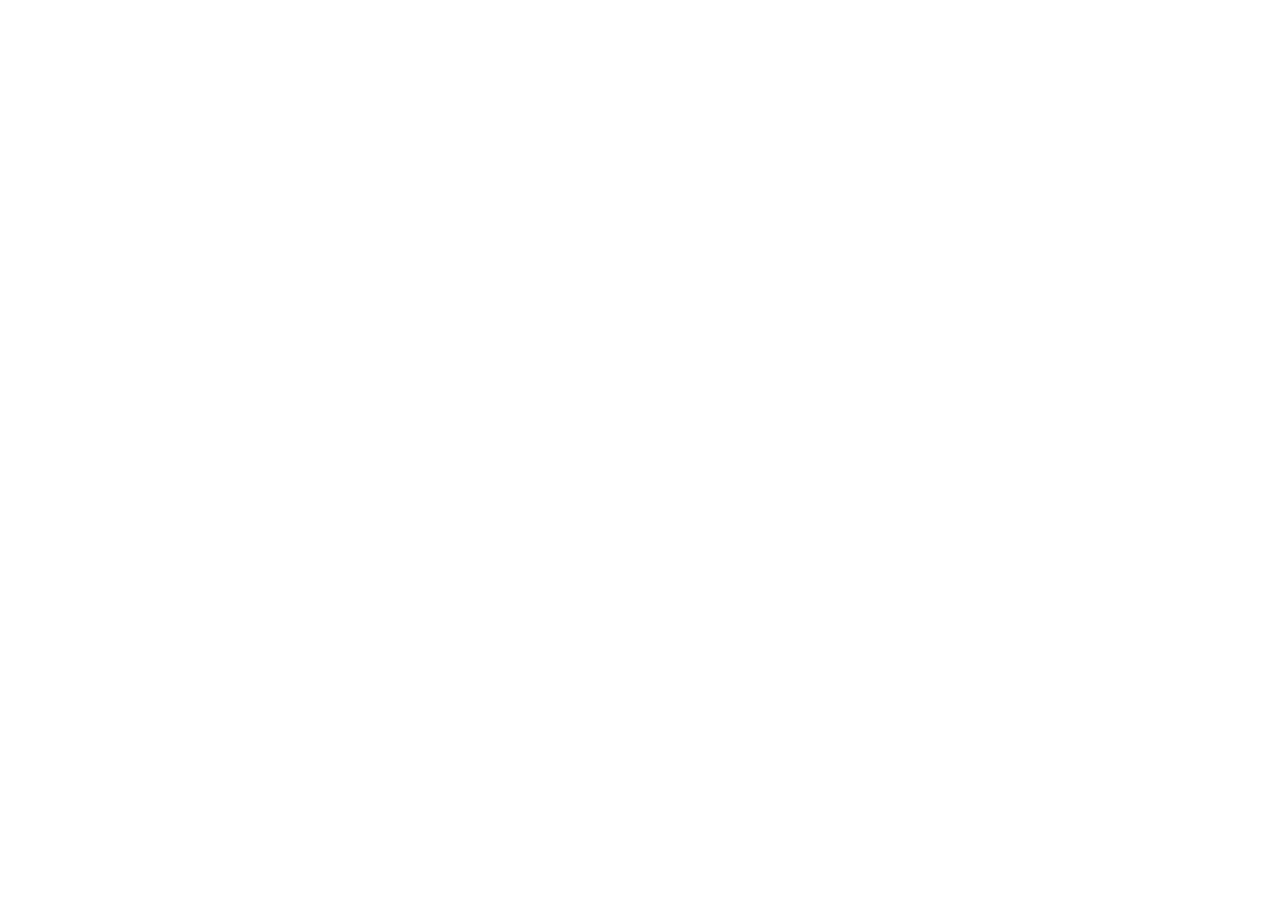
==== commit b45a93d6: "better update" ====
--- a/index.html
+++ b/index.html
@@ -19,10 +19,10 @@
     />
     <meta name="theme-color" content="#f5f5f5" />
     <meta name="theme-color" media="(prefers-color-scheme: dark)" content="#111111" />
-    <link rel="manifest" href="./manifest.webmanifest" />
+    <link rel="manifest" href="/manifest.webmanifest" />
     <title>Anthrovisor</title>
-    <script type="module" crossorigin src="/assets/index-CaQhDq2x.js"></script>
-    <link rel="stylesheet" crossorigin href="/assets/index-yGZl1SsB.css">
+    <script type="module" crossorigin src="/assets/index-DZcyQ5pX.js"></script>
+    <link rel="stylesheet" crossorigin href="/assets/index-KujyFuCj.css">
   </head>
   <body>
     <div id="root"></div>
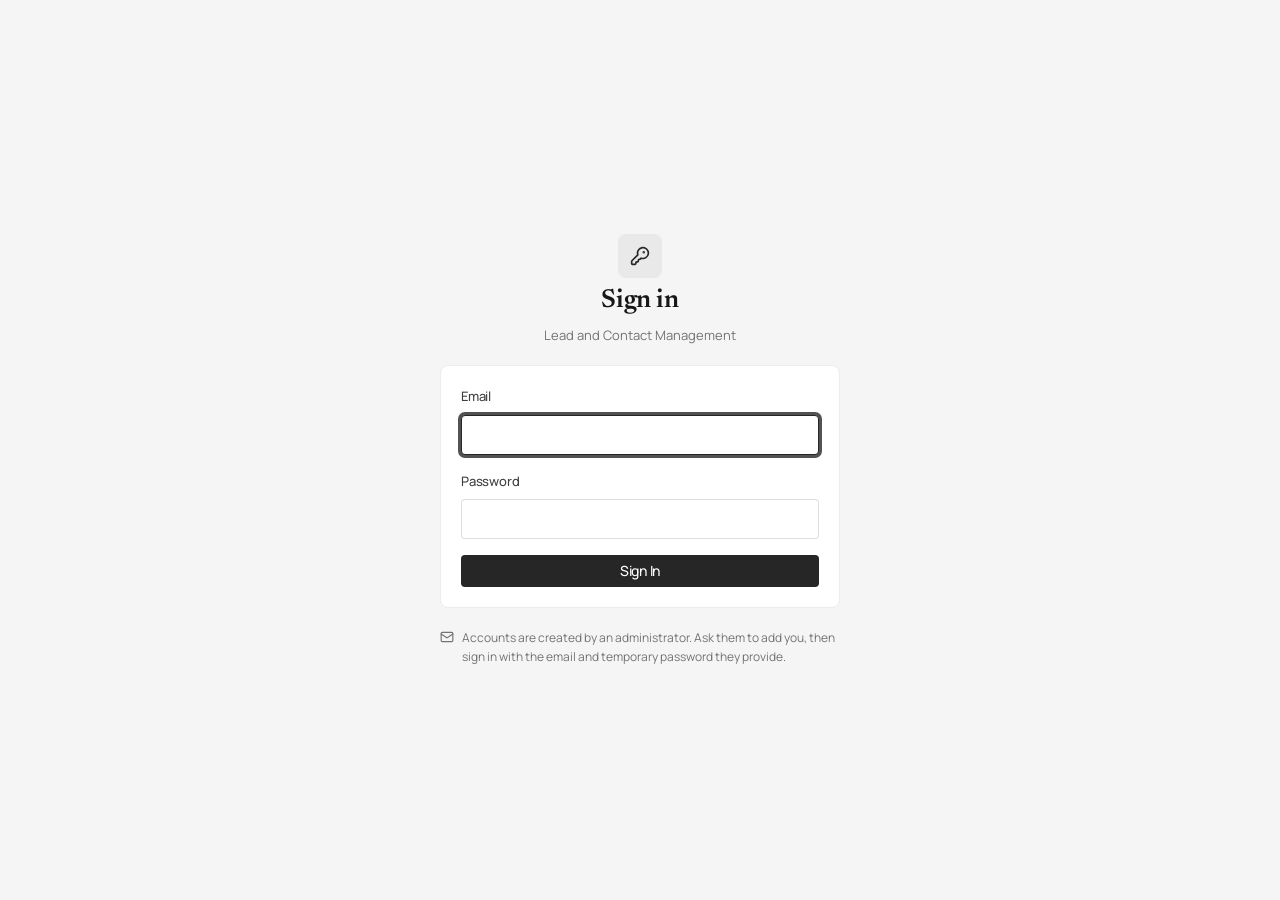
==== commit 91c09c36: "updated reporting features" ====
--- a/index.html
+++ b/index.html
@@ -21,8 +21,8 @@
     <meta name="theme-color" media="(prefers-color-scheme: dark)" content="#111111" />
     <link rel="manifest" href="/manifest.webmanifest" />
     <title>Anthrovisor</title>
-    <script type="module" crossorigin src="/assets/index-DZcyQ5pX.js"></script>
-    <link rel="stylesheet" crossorigin href="/assets/index-KujyFuCj.css">
+    <script type="module" crossorigin src="/assets/index-TTJSOI1B.js"></script>
+    <link rel="stylesheet" crossorigin href="/assets/index-D7xUwj4K.css">
   </head>
   <body>
     <div id="root"></div>
--- a/assets/index-D7xUwj4K.css
+++ b/assets/index-D7xUwj4K.css
@@ -0,0 +1 @@
+.btn{justify-content:center;align-items:center;gap:var(--space-2);height:var(--control-height);padding-inline:var(--space-3);border-radius:var(--radius-md);font-size:var(--text-base);font-weight:var(--weight-medium);letter-spacing:var(--tracking-tight);white-space:nowrap;-webkit-user-select:none;user-select:none;transition:background-color var(--duration-fast) var(--ease-out), border-color var(--duration-fast) var(--ease-out), color var(--duration-fast) var(--ease-out), opacity var(--duration-fast) var(--ease-out), transform var(--duration-fast) var(--ease-out);border:1px solid #0000;display:inline-flex}.btn:active:not(:disabled){transform:scale(.98)}.btn:disabled{opacity:.45}.btn--loading{pointer-events:none}.btn--loading:before{content:"";border:2px solid;border-right-color:#0000;border-radius:50%;flex:0 0 14px;width:14px;height:14px;animation:.7s linear infinite btn-spin}@keyframes btn-spin{to{transform:rotate(360deg)}}@media (prefers-reduced-motion:reduce){.btn--loading:before{animation-duration:1.6s}}.btn--full{width:100%}.btn__icon{stroke-width:2px;flex-shrink:0;width:15px;height:15px}.btn--sm{height:var(--control-height-sm);padding-inline:var(--space-2);font-size:var(--text-sm);gap:var(--space-1)}.btn--sm .btn__icon{width:13px;height:13px}.btn--lg{height:var(--control-height-lg);padding-inline:var(--space-4);font-size:var(--text-md)}.btn--lg .btn__icon{width:17px;height:17px}@media (width<=720px){.btn{padding-inline:var(--space-4)}.btn__icon{width:17px;height:17px}.btn--sm{padding-inline:var(--space-3)}}.btn--primary{background-color:var(--accent);color:var(--accent-fg)}.btn--primary:hover:not(:disabled){background-color:var(--accent-hover)}.btn--primary:active:not(:disabled){background-color:var(--accent-active)}.btn--secondary{background-color:var(--bg-surface);color:var(--fg);border-color:var(--border);box-shadow:var(--shadow-xs)}.btn--secondary:hover:not(:disabled){background-color:var(--bg-subtle);border-color:var(--border-strong)}.btn--ghost{color:var(--fg-secondary);background-color:#0000}.btn--ghost:hover:not(:disabled){background-color:var(--bg-hover);color:var(--fg)}.btn--subtle{background-color:var(--bg-subtle);color:var(--fg)}.btn--subtle:hover:not(:disabled){background-color:var(--bg-active)}.btn--accent-soft{background-color:var(--accent-surface);color:var(--accent-text)}.btn--accent-soft:hover:not(:disabled){background-color:var(--accent-surface-hover)}.btn--danger{background-color:var(--danger);color:#fff}.btn--danger:hover:not(:disabled){background-color:var(--danger-hover)}.btn--danger-ghost{color:var(--danger);background-color:#0000}.btn--danger-ghost:hover:not(:disabled){background-color:var(--danger-surface)}.btn--link{color:var(--accent-text);border-radius:var(--radius-xs);background-color:#0000;height:auto;padding-inline:0}.btn--link:hover:not(:disabled){text-decoration:underline}.btn--link:active:not(:disabled){transform:none}.icon-btn{width:var(--control-height);height:var(--control-height);border-radius:var(--radius-md);color:var(--fg-secondary);transition:background-color var(--duration-fast) var(--ease-out), color var(--duration-fast) var(--ease-out), border-color var(--duration-fast) var(--ease-out);border:1px solid #0000;flex-shrink:0;justify-content:center;align-items:center;display:inline-flex}.icon-btn__icon{stroke-width:2px;width:16px;height:16px}.icon-btn:disabled{opacity:.4}.icon-btn--sm{width:var(--control-height-sm);height:var(--control-height-sm)}.icon-btn--sm .icon-btn__icon{width:14px;height:14px}.icon-btn--lg{width:var(--control-height-lg);height:var(--control-height-lg)}.icon-btn--lg .icon-btn__icon{width:18px;height:18px}.icon-btn--ghost:hover:not(:disabled){background-color:var(--bg-hover);color:var(--fg)}.icon-btn--subtle{background-color:var(--bg-subtle)}.icon-btn--subtle:hover:not(:disabled){background-color:var(--bg-active);color:var(--fg)}.icon-btn--secondary{background-color:var(--bg-surface);border-color:var(--border);color:var(--fg);box-shadow:var(--shadow-xs)}.icon-btn--secondary:hover:not(:disabled){background-color:var(--bg-subtle);border-color:var(--border-strong)}.icon-btn--accent{background-color:var(--accent);color:var(--accent-fg)}.icon-btn--accent:hover:not(:disabled){background-color:var(--accent-hover)}.icon-btn--danger:hover:not(:disabled){background-color:var(--danger-surface);color:var(--danger)}.icon-btn--active,.icon-btn[aria-expanded=true],.icon-btn[aria-pressed=true]{background-color:var(--accent-surface);color:var(--accent-text)}.field{gap:var(--space-2);flex-direction:column;min-width:0;display:flex}.field--full{width:100%}.field__label{font-size:var(--text-sm);font-weight:var(--weight-medium);color:var(--fg-secondary);letter-spacing:var(--tracking-tight)}.field__control{width:100%;min-height:var(--control-height);border-radius:var(--radius-md);background-color:var(--bg-surface);border:1px solid var(--border);transition:border-color var(--duration-fast) var(--ease-out), box-shadow var(--duration-fast) var(--ease-out), background-color var(--duration-fast) var(--ease-out);align-items:center;display:flex;position:relative}.field__control:hover:not(.field--disabled){border-color:var(--border-strong)}.field__control:focus-within{border-color:var(--accent);box-shadow:0 0 0 3px var(--border-focus)}.field--error .field__control{border-color:var(--danger)}.field--error .field__control:focus-within{box-shadow:0 0 0 3px color-mix(in srgb, var(--danger) 25%, transparent)}.field__control--sm{min-height:var(--control-height-sm)}.field__control--md{min-height:var(--control-height)}.field__control--lg{min-height:var(--control-height-lg)}.field__input{width:100%;min-width:0;padding-block:var(--field-pad-block);padding-inline:var(--field-pad-inline);font-size:var(--text-base);line-height:var(--leading-normal);color:var(--fg);border-radius:inherit;transition:outline-color var(--duration-fast) var(--ease-out)}.field__control--sm .field__input{font-size:var(--text-sm)}.field__control--lg .field__input{font-size:var(--text-md)}.field__input:focus-visible{outline:none}.field__input:disabled{color:var(--fg-tertiary);cursor:not-allowed}.field--disabled{opacity:.6;cursor:not-allowed}.field__control:has(.field__input:disabled){background-color:var(--bg-subtle);cursor:not-allowed}.field__icon{left:var(--field-pad-inline);width:15px;height:15px;color:var(--fg-tertiary);pointer-events:none;stroke-width:2px;position:absolute}.field__control:has(.field__icon) .field__input{padding-left:calc(var(--field-pad-inline) * 2 + 15px)}.field__trailing{align-items:center;gap:var(--space-1);padding-right:var(--field-pad-inline);display:flex}.field__textarea{padding-block:var(--field-pad-block);padding-inline:var(--field-pad-inline);resize:vertical;background-color:var(--bg-surface);border:1px solid var(--border);border-radius:var(--radius-md);min-height:76px}.field__textarea:focus-visible{border-color:var(--accent);box-shadow:0 0 0 3px var(--border-focus)}.field--error .field__textarea{border-color:var(--danger)}.field__hint{font-size:var(--text-xs);color:var(--fg-tertiary);line-height:var(--leading-normal)}.field__error{font-size:var(--text-xs);color:var(--danger);line-height:var(--leading-normal)}.select__wrapper{width:100%;display:flex;position:relative}.select{appearance:none;padding-right:calc(var(--field-pad-inline) + var(--space-4));cursor:pointer}.select:disabled{cursor:not-allowed}.select__chevron{right:var(--field-pad-inline);width:12px;height:12px;color:var(--fg-tertiary);pointer-events:none;position:absolute;top:50%;transform:translateY(-50%)}.search{width:100%;min-height:var(--control-height);background-color:var(--bg-surface);border:1px solid var(--border);border-radius:var(--radius-md);transition:border-color var(--duration-fast) var(--ease-out), box-shadow var(--duration-fast) var(--ease-out);align-items:center;display:flex;position:relative}.search:hover{border-color:var(--border-strong)}.search:focus-within{border-color:var(--accent);box-shadow:0 0 0 3px var(--border-focus)}.search--sm{min-height:var(--control-height-sm)}.search--md{min-height:var(--control-height)}.search--lg{min-height:var(--control-height-lg)}.search__icon{left:var(--field-pad-inline);width:15px;height:15px;color:var(--fg-tertiary);pointer-events:none;position:absolute}.search__input{width:100%;padding-block:var(--field-pad-block);padding-inline:calc(var(--field-pad-inline) * 2 + 15px) calc(var(--field-pad-inline) + var(--space-5));font-size:var(--text-base);line-height:var(--leading-normal);color:var(--fg);border-radius:inherit;background:0 0}.search--sm .search__input{font-size:var(--text-sm)}.search__input::-webkit-search-cancel-button{display:none}.search__input:focus-visible{outline:none}.search__clear{position:absolute;right:4px}.date-picker{gap:var(--space-2);flex-direction:column;width:100%;min-width:0;display:flex}.date-picker__control{width:100%;min-height:var(--control-height);border-radius:var(--radius-md);background-color:var(--bg-surface);border:1px solid var(--border);transition:border-color var(--duration-fast) var(--ease-out), box-shadow var(--duration-fast) var(--ease-out);align-items:center;display:flex;position:relative}.date-picker__control:hover:not(:has(input:disabled)){border-color:var(--border-strong)}.date-picker__control:focus-within{border-color:var(--accent);box-shadow:0 0 0 3px var(--border-focus)}.date-picker__control--sm{min-height:var(--control-height-sm)}.date-picker__control--md{min-height:var(--control-height)}.date-picker__control--lg{min-height:var(--control-height-lg)}.date-picker__icon{left:var(--field-pad-inline);width:15px;height:15px;color:var(--fg-tertiary);pointer-events:none;position:absolute}.date-picker__input{width:100%;padding-block:var(--field-pad-block);padding-inline:calc(var(--field-pad-inline) * 2 + 15px) var(--field-pad-inline);font-size:var(--text-base);line-height:var(--leading-normal);color:var(--fg);border-radius:inherit;background:0 0;font-family:inherit}.date-picker__input:focus-visible{outline:none}.date-picker__input:disabled{color:var(--fg-tertiary);cursor:not-allowed}.date-picker__input::-webkit-calendar-picker-indicator{opacity:.45;cursor:pointer}.date-picker__input::-webkit-calendar-picker-indicator:hover{opacity:.8}:root[data-theme=dark] .date-picker__input::-webkit-calendar-picker-indicator{filter:invert();opacity:.55}.time-picker{width:100%;min-height:inherit;padding-block:var(--field-pad-block);padding-inline:calc(var(--field-pad-inline) * 2 + 15px) var(--field-pad-inline);align-items:center;gap:2px;display:flex}.time-picker__select{appearance:none;width:3ch;font-size:var(--text-base);font-variant-numeric:tabular-nums;color:var(--fg);border-radius:var(--radius-sm);cursor:pointer;background:0 0;border:none;padding:0 1px;font-family:inherit}.time-picker__select:focus-visible{outline:2px solid var(--accent);outline-offset:1px}.time-picker__select:disabled{color:var(--fg-tertiary);cursor:not-allowed}.time-picker__colon{color:var(--fg-secondary);font-variant-numeric:tabular-nums}.date-picker__control--sm .time-picker__select{font-size:var(--text-sm)}.checkbox{align-items:flex-start;gap:var(--space-2);cursor:pointer;-webkit-user-select:none;user-select:none;min-width:0;display:inline-flex}.checkbox:has(.checkbox__input:disabled){opacity:.5;cursor:not-allowed}.checkbox__box{border-radius:var(--radius-xs);border:1px solid var(--border-strong);background-color:var(--bg-surface);width:17px;height:17px;transition:background-color var(--duration-fast) var(--ease-out), border-color var(--duration-fast) var(--ease-out);flex-shrink:0;place-items:center;margin-top:1px;display:grid;position:relative}.checkbox:hover .checkbox__box:not(:has(.checkbox__input:disabled)){border-color:var(--accent)}.checkbox__input{opacity:0;width:100%;height:100%;cursor:inherit;margin:0;position:absolute;inset:0}.checkbox__input:focus-visible+.checkbox__icon{outline:2px solid var(--accent);outline-offset:2px}.checkbox__icon{width:12px;height:12px;color:var(--accent-fg);opacity:0;pointer-events:none;transition:opacity var(--duration-fast) var(--ease-out)}.checkbox__dash{opacity:0}.checkbox__input:checked+.checkbox__icon,.checkbox__input:indeterminate+.checkbox__icon,.checkbox__input:checked+.checkbox__icon .checkbox__tick{opacity:1}.checkbox__input:checked+.checkbox__icon .checkbox__dash,.checkbox__input:indeterminate+.checkbox__icon .checkbox__tick{opacity:0}.checkbox__input:indeterminate+.checkbox__icon .checkbox__dash{opacity:1}.checkbox__input:checked+.checkbox__box,.checkbox__input:checked~.checkbox__icon,.checkbox__input:checked+.checkbox__icon{background-color:var(--accent);border-color:var(--accent)}.checkbox__box:has(.checkbox__input:checked){background-color:var(--accent);border-color:var(--accent)}.checkbox__box:has(.checkbox__input:checked) .checkbox__icon{color:var(--accent-fg)}.checkbox__box--radio{border-radius:var(--radius-full)}.checkbox__radio{width:12px;height:12px;color:var(--accent-fg);opacity:0;transition:opacity var(--duration-fast) var(--ease-out)}.checkbox__box--radio:has(.checkbox__input:checked) .checkbox__radio{opacity:1}.checkbox__text{flex-direction:column;gap:1px;min-width:0;display:flex}.checkbox__label{font-size:var(--text-base);color:var(--fg);line-height:var(--leading-normal)}.checkbox__description{font-size:var(--text-xs);color:var(--fg-tertiary);line-height:var(--leading-normal)}.switch{justify-content:space-between;align-items:center;gap:var(--space-4);min-width:0;display:flex}.switch__text{flex-direction:column;gap:1px;min-width:0;display:flex}.switch__label{font-size:var(--text-base);color:var(--fg);line-height:var(--leading-normal);cursor:pointer}.switch__description{font-size:var(--text-xs);color:var(--fg-tertiary);line-height:var(--leading-normal)}.switch__track{border-radius:var(--radius-full);background-color:var(--bg-active);width:44px;height:26px;transition:background-color var(--duration-base) var(--ease-out);flex-shrink:0;position:relative}.switch__track[aria-checked=true]{background-color:var(--accent)}.switch__track:disabled{opacity:.45;cursor:not-allowed}.switch__thumb{border-radius:var(--radius-full);background-color:var(--white);width:22px;height:22px;transition:transform var(--duration-base) var(--ease-spring);position:absolute;top:2px;left:2px;box-shadow:0 1px 3px #00000038}.switch__track[aria-checked=true] .switch__thumb{transform:translate(18px)}.switch__track:focus-visible{outline:2px solid var(--accent);outline-offset:2px}.choice{gap:var(--space-2);border:0;flex-direction:column;min-width:0;margin:0;padding:0;display:flex}.choice__options{gap:var(--space-2);flex-wrap:wrap;display:flex}.choice__options[style*=--choice-columns]{grid-template-columns:repeat(var(--choice-columns), minmax(0, 1fr));display:grid}.choice__option{cursor:pointer;min-width:0;display:block;position:relative}.choice__option input{clip:rect(0 0 0 0);white-space:nowrap;border:0;width:1px;height:1px;margin:-1px;padding:0;position:absolute;overflow:hidden}.choice__chip{align-items:center;gap:var(--space-2);padding:var(--space-2) var(--space-3);border:1px solid var(--border);border-radius:var(--radius-full);background-color:var(--bg);color:var(--fg-secondary);font-size:var(--text-sm);white-space:nowrap;transition:background-color var(--duration-fast) var(--ease-out), border-color var(--duration-fast) var(--ease-out), color var(--duration-fast) var(--ease-out);line-height:1.2;display:inline-flex}.choice--sm .choice__chip{padding:var(--space-1) var(--space-2);font-size:var(--text-xs)}.choice__option:hover .choice__chip{border-color:var(--border-focus);color:var(--fg)}.choice__option input:focus-visible+.choice__chip{outline:2px solid var(--accent);outline-offset:2px}.choice__option--selected .choice__chip{background-color:var(--accent-surface);border-color:var(--accent-border);color:var(--accent-text);font-weight:var(--weight-medium)}.choice__option--selected:hover .choice__chip{background-color:var(--accent-surface-hover)}.choice__chip--info{color:var(--info)}.choice__chip--violet{color:var(--status-violet)}.choice__chip--accent{color:var(--accent-text)}.choice__chip--warning{color:var(--warning)}.choice__chip--success{color:var(--success)}.choice__chip--danger{color:var(--danger)}.choice__chip--neutral{color:var(--fg-secondary)}.choice__chip--info,.choice__chip--violet,.choice__chip--accent,.choice__chip--warning,.choice__chip--success,.choice__chip--danger,.choice__chip--neutral{background-color:#0000;border-color:#0000;padding-left:0;padding-right:0}.choice__option--selected .choice__chip--info{background-color:var(--info-surface,var(--accent-surface));border-color:var(--info)}.choice__option--selected .choice__chip--violet{background-color:var(--status-violet-surface);border-color:var(--status-violet)}.choice__option--selected .choice__chip--accent{background-color:var(--accent-surface);border-color:var(--accent)}.choice__option--selected .choice__chip--warning{background-color:var(--warning-surface,var(--accent-surface));border-color:var(--warning)}.choice__option--selected .choice__chip--success{background-color:var(--success-surface,var(--accent-surface));border-color:var(--success)}.choice__option--selected .choice__chip--danger{background-color:var(--danger-surface,var(--accent-surface));border-color:var(--danger)}.choice__option--selected .choice__chip--neutral{background-color:var(--bg-active);border-color:var(--border-strong);color:var(--fg)}.choice__count{border-radius:var(--radius-full);background-color:var(--bg-active);color:var(--fg-tertiary);font-size:var(--text-2xs);font-variant-numeric:tabular-nums;padding:0 6px}.choice__option--selected .choice__count{background-color:var(--bg);color:inherit}.avatar{width:var(--avatar-size);height:var(--avatar-size);border-radius:var(--radius-full);background-color:var(--bg-subtle);color:var(--fg-secondary);-webkit-user-select:none;user-select:none;vertical-align:middle;flex-shrink:0;place-items:center;display:inline-grid;position:relative;overflow:visible}.avatar--square{border-radius:var(--radius-md)}.avatar--xs{--avatar-size:20px}.avatar--sm{--avatar-size:24px}.avatar--md{--avatar-size:32px}.avatar--lg{--avatar-size:40px}.avatar--xl{--avatar-size:56px}.avatar--2xl{--avatar-size:88px}.avatar__initials{border-radius:inherit;background-color:hsl(var(--avatar-hue) 62% 88%);width:100%;height:100%;color:hsl(var(--avatar-hue) 55% 28%);font-size:calc(var(--avatar-size) * .38);font-weight:var(--weight-semibold);letter-spacing:.01em;place-items:center;line-height:1;display:grid}:root[data-theme=dark] .avatar__initials{background-color:hsl(var(--avatar-hue) 32% 26%);color:hsl(var(--avatar-hue) 60% 82%)}.avatar__overflow{background-color:var(--bg-active);color:var(--fg-secondary);font-size:calc(var(--avatar-size) * .34);font-weight:var(--weight-semibold);box-shadow:0 0 0 2px var(--bg-surface)}.avatar__status{border-radius:var(--radius-full);width:30%;min-width:8px;height:30%;min-height:8px;box-shadow:0 0 0 2px var(--bg-surface);position:absolute;bottom:-1px;right:-1px}.avatar__status--online{background-color:var(--success)}.avatar__status--away{background-color:var(--warning)}.avatar__status--offline{background-color:var(--fg-quaternary)}.avatar__status--busy{background-color:var(--danger)}.avatar-group{align-items:center;display:inline-flex}.avatar-group>.avatar+.avatar{margin-left:-8px}.avatar-group>.avatar{box-shadow:0 0 0 2px var(--bg-surface)}.badge{align-items:center;gap:var(--space-1);border-radius:var(--radius-full);font-weight:var(--weight-medium);letter-spacing:var(--tracking-tight);white-space:nowrap;border:1px solid #0000;line-height:1;display:inline-flex}.badge--sm{padding:3px var(--space-2);font-size:var(--text-2xs)}.badge--md{padding:4px var(--space-2);font-size:var(--text-xs)}.badge__dot{border-radius:var(--radius-full);background-color:currentColor;flex-shrink:0;width:5px;height:5px}.badge--neutral{background-color:var(--neutral-surface);color:var(--fg-secondary)}.badge--accent{background-color:var(--accent-surface);color:var(--accent-text)}.badge--success{background-color:var(--success-surface);color:var(--success)}.badge--warning{background-color:var(--warning-surface);color:var(--warning)}.badge--danger{background-color:var(--danger-surface);color:var(--danger)}.badge--info{background-color:var(--info-surface);color:var(--info)}.badge--violet{background-color:var(--status-violet-surface);color:var(--status-violet)}:root[data-theme=dark] .badge--violet{background-color:var(--status-violet-surface-d);color:var(--status-violet-d)}.badge--outline{color:var(--fg-secondary);border-color:var(--border);background-color:#0000}.chip{align-items:center;gap:var(--space-1);max-width:100%;height:24px;padding-inline:var(--space-2);border-radius:var(--radius-sm);background-color:var(--bg-subtle);border:1px solid var(--border-subtle);color:var(--fg-secondary);font-size:var(--text-xs);font-weight:var(--weight-medium);letter-spacing:var(--tracking-tight);transition:background-color var(--duration-fast) var(--ease-out), color var(--duration-fast) var(--ease-out);display:inline-flex}button.chip:hover{background-color:var(--bg-active);color:var(--fg)}.chip--accent{background-color:var(--accent-surface);border-color:var(--accent-border);color:var(--accent-text)}.chip--success{background-color:var(--success-surface);color:var(--success);border-color:#0000}.chip--warning{background-color:var(--warning-surface);color:var(--warning);border-color:#0000}.chip--danger{background-color:var(--danger-surface);color:var(--danger);border-color:#0000}.chip__label{text-overflow:ellipsis;white-space:nowrap;overflow:hidden}.chip__remove{border-radius:var(--radius-xs);color:currentColor;opacity:.6;width:14px;height:14px;transition:opacity var(--duration-fast) var(--ease-out);flex-shrink:0;place-items:center;margin-right:-2px;display:grid}.chip__remove svg{width:8px;height:8px}.chip__remove:hover{opacity:1}.divider{border:none;border-top:1px solid var(--border-subtle);width:100%}.divider--sm{margin-block:var(--space-2)}.divider--md{margin-block:var(--space-4)}.divider--lg{margin-block:var(--space-6)}.divider--vertical{border-top:none;border-left:1px solid var(--border-subtle);width:1px;height:auto;margin-inline:var(--space-2);align-self:stretch}.divider--labelled{align-items:center;gap:var(--space-3);border:none;display:flex}.divider--labelled .divider__rule{background-color:var(--border-subtle);flex:1;height:1px}.divider__label{font-size:var(--text-xs);font-weight:var(--weight-medium);color:var(--fg-tertiary);text-transform:uppercase;letter-spacing:var(--tracking-wide);white-space:nowrap}.card{background-color:var(--bg-surface);border:1px solid var(--border-subtle);border-radius:var(--radius-lg);min-width:0;max-width:100%;box-shadow:var(--shadow-xs);flex-direction:column;display:flex;overflow:hidden}.card--padded{padding:var(--space-5)}.card--interactive{cursor:pointer;transition:border-color var(--duration-fast) var(--ease-out), box-shadow var(--duration-fast) var(--ease-out), transform var(--duration-fast) var(--ease-out)}.card--interactive:hover{border-color:var(--border-strong);box-shadow:var(--shadow-sm)}.card--interactive:active{transform:scale(.995)}.card-header{justify-content:space-between;align-items:flex-start;gap:var(--space-4);padding:var(--space-4) var(--space-5);border-bottom:1px solid var(--border-subtle);min-height:52px;display:flex}.card-header__text{flex-direction:column;gap:2px;min-width:0;display:flex}.card-header__title{font-size:var(--text-md);font-weight:var(--weight-semibold);letter-spacing:var(--tracking-tight);color:var(--fg)}.card-header__subtitle{font-size:var(--text-xs);color:var(--fg-tertiary);line-height:var(--leading-normal)}.card-header__actions{align-items:center;gap:var(--space-2);flex-shrink:0;display:flex}.card-body{padding:var(--space-5);min-width:0;max-width:100%;display:grid}.card-body--cols-1{grid-template-columns:minmax(0,1fr)}.card-body--cols-2{grid-template-columns:repeat(2,minmax(0,1fr))}.card-body--cols-3{grid-template-columns:repeat(3,minmax(0,1fr))}.card-body--gap-sm{gap:var(--space-3)}.card-body--gap-md{gap:var(--space-4)}.card-body--gap-lg{gap:var(--space-6)}.card-body--gap-none{gap:0}@media (width<=720px){.card-body--cols-2,.card-body--cols-3{grid-template-columns:minmax(0,1fr)}.card-header,.card-body,.card--padded{padding:var(--space-3) var(--space-4)}}.card-footer{align-items:center;gap:var(--space-3);padding:var(--space-3) var(--space-5);border-top:1px solid var(--border-subtle);background-color:var(--bg-subtle);border-radius:0 0 var(--radius-lg) var(--radius-lg);display:flex}@media (width<=720px){.card-footer{padding:var(--space-3) var(--space-4)}}.def-row{gap:var(--space-1);flex-direction:column;min-width:0;display:flex}.def-row__label{font-size:var(--text-xs);font-weight:var(--weight-medium);color:var(--fg-tertiary);letter-spacing:var(--tracking-tight)}.def-row__value{font-size:var(--text-base);color:var(--fg);line-height:var(--leading-normal);overflow-wrap:break-word;word-break:break-word;min-width:0}.overlay{z-index:var(--z-modal);display:flex;position:fixed;inset:0}.overlay__scrim{background-color:var(--bg-overlay);animation:overlay-fade var(--duration-base) var(--ease-out);position:absolute;inset:0}.overlay__scrim--dismissable{cursor:default}@keyframes overlay-fade{0%{opacity:0}to{opacity:1}}.popover{z-index:var(--z-popover);min-width:180px;padding:var(--space-1);background-color:var(--bg-elevated);border:1px solid var(--border);border-radius:var(--radius-lg);box-shadow:var(--shadow-popover);animation:popover-in var(--duration-fast) var(--ease-out);position:fixed}@keyframes popover-in{0%{opacity:0;transform:translateY(-4px)scale(.98)}to{opacity:1;transform:translateY(0)scale(1)}}.tooltip-wrapper{display:inline-flex}.tooltip{z-index:var(--z-popover);max-width:min(280px,100vw - 16px);padding:var(--space-1) var(--space-2);background-color:var(--fg);color:var(--bg-elevated);font-size:var(--text-xs);font-weight:var(--weight-medium);line-height:var(--leading-normal);text-align:left;border-radius:var(--radius-sm);box-shadow:var(--shadow-sm);pointer-events:none;animation:popover-in var(--duration-fast) var(--ease-out);position:fixed}.dialog{z-index:var(--z-modal);overflow-wrap:anywhere;aspect-ratio:4/3;background-color:var(--bg-elevated);border:1px solid var(--border);border-radius:var(--radius-xl);width:min(80vw,106.667vh);max-height:80vh;box-shadow:var(--shadow-lg);animation:dialog-in var(--duration-base) var(--ease-out);flex-direction:column;margin:auto;display:flex;position:relative;overflow:hidden}.dialog--sm,.dialog--md,.dialog--lg,.dialog--xl{max-width:none}.dialog--full{max-width:none;width:min(1200px, calc(100vw - var(--space-8)));height:calc(100vh - var(--space-10));aspect-ratio:auto;max-height:none}@keyframes dialog-in{0%{opacity:0;transform:translateY(8px)scale(.985)}to{opacity:1;transform:translateY(0)scale(1)}}.dialog__header{justify-content:space-between;align-items:flex-start;gap:var(--space-4);padding:var(--space-5) var(--space-5) var(--space-3);flex-shrink:0;min-width:0;display:flex}.dialog__heading{gap:var(--space-1);flex-direction:column;min-width:0;display:flex}.dialog__title{font-size:var(--text-lg);font-weight:var(--weight-semibold);letter-spacing:var(--tracking-tight)}.dialog__description{font-size:var(--text-sm);color:var(--fg-secondary);line-height:var(--leading-normal)}.dialog__close,.drawer__close{border-radius:var(--radius-md);width:28px;height:28px;color:var(--fg-tertiary);transition:background-color var(--duration-fast) var(--ease-out), color var(--duration-fast) var(--ease-out);flex-shrink:0;place-items:center;margin:-2px -2px 0 0;display:grid}.dialog__close svg,.drawer__close svg{width:12px;height:12px}.dialog__close:hover,.drawer__close:hover{background-color:var(--bg-hover);color:var(--fg)}.dialog__body{padding:0 var(--space-5) var(--space-5);flex:1;min-width:0;min-height:0;overflow-y:auto}.dialog__footer{justify-content:flex-end;align-items:center;gap:var(--space-2);min-width:0;padding:var(--space-3) var(--space-5);border-top:1px solid var(--border-subtle);background-color:var(--bg-subtle);flex-wrap:wrap;flex-shrink:0;display:flex}.drawer{z-index:var(--z-modal);height:100%;width:min(var(--drawer-width), 100vw);background-color:var(--bg-elevated);border-left:1px solid var(--border);max-width:100vw;box-shadow:var(--shadow-lg);animation:drawer-in-right var(--duration-base) var(--ease-out);flex-direction:column;margin-left:auto;display:flex;position:relative}.drawer--left{border-left:none;border-right:1px solid var(--border);margin-left:0;margin-right:auto;animation-name:drawer-in-left}.drawer--top,.drawer--bottom{border-left:none;border-top:1px solid var(--border);width:100%;max-width:100%;height:auto;margin:0 auto;animation-name:drawer-in-bottom}@keyframes drawer-in-right{0%{transform:translate(100%)}to{transform:translate(0)}}@keyframes drawer-in-left{0%{transform:translate(-100%)}to{transform:translate(0)}}@keyframes drawer-in-bottom{0%{transform:translateY(100%)}to{transform:translateY(0)}}.drawer__header{justify-content:space-between;align-items:flex-start;gap:var(--space-4);padding:var(--space-4) var(--space-5);border-bottom:1px solid var(--border-subtle);flex-shrink:0;min-height:60px;display:flex}.drawer__heading{flex-direction:column;gap:2px;min-width:0;display:flex}.drawer__title{font-size:var(--text-md);font-weight:var(--weight-semibold);letter-spacing:var(--tracking-tight)}.drawer__description{font-size:var(--text-xs);color:var(--fg-tertiary)}.drawer__body{min-height:0;padding:var(--space-5);flex:1;overflow-y:auto}.drawer__footer{justify-content:flex-end;align-items:center;gap:var(--space-2);padding:var(--space-3) var(--space-5);border-top:1px solid var(--border-subtle);background-color:var(--bg-subtle);flex-shrink:0;display:flex}@media (width<=720px){.dialog{aspect-ratio:auto;border:none;border-radius:0;width:100%;max-width:100%;height:100%;max-height:100%;animation-name:sheet-in}.dialog--full{aspect-ratio:auto;width:100%;height:100%;max-height:100%}.dialog__header{padding:var(--space-4) var(--space-4) var(--space-3)}.dialog__body{padding:0 var(--space-4) var(--space-4)}.dialog__footer{padding:var(--space-3) var(--space-4);padding-bottom:calc(var(--space-3) + env(safe-area-inset-bottom,0px))}.drawer,.drawer--left{border:none;border-top:1px solid var(--border);border-radius:var(--radius-xl) var(--radius-xl) 0 0;width:100%;max-width:100%;height:auto;max-height:88vh;margin:auto auto 0;animation-name:sheet-in}.drawer__footer{padding-bottom:calc(var(--space-3) + env(safe-area-inset-bottom,0px))}}@keyframes sheet-in{0%{transform:translateY(100%)}to{transform:translateY(0)}}.dropdown{min-width:200px}.dropdown__header{padding:var(--space-2) var(--space-3);border-bottom:1px solid var(--border-subtle);margin-bottom:var(--space-1)}.dropdown__footer{padding:var(--space-2);border-top:1px solid var(--border-subtle);margin-top:var(--space-1)}.dropdown__list{flex-direction:column;gap:1px;display:flex}.dropdown__item{align-items:center;gap:var(--space-2);width:100%;padding:var(--space-2) var(--space-3);border-radius:var(--radius-sm);font-size:var(--text-base);color:var(--fg);text-align:left;transition:background-color var(--duration-fast) var(--ease-out);display:flex}.dropdown__item:hover:not(:disabled){background-color:var(--accent);color:var(--accent-fg)}.dropdown__item:disabled{opacity:.4;cursor:not-allowed}.dropdown__item--danger{color:var(--danger)}.dropdown__item--danger:hover:not(:disabled){background-color:var(--danger);color:#fff}.dropdown__item-icon{opacity:.75;stroke-width:2px;flex-shrink:0;width:15px;height:15px}.dropdown__item-text{flex-direction:column;flex:1;gap:1px;min-width:0;display:flex}.dropdown__item-label{text-overflow:ellipsis;white-space:nowrap;min-width:0;overflow:hidden}.dropdown__item-hint{font-size:var(--text-xs);line-height:var(--leading-relaxed);color:inherit;opacity:.65;white-space:normal}.dropdown__check{font-size:var(--text-xs);opacity:.9}.dropdown__label{padding:var(--space-2) var(--space-3) var(--space-1);font-size:var(--text-2xs);font-weight:var(--weight-semibold);color:var(--fg-tertiary);text-transform:uppercase;letter-spacing:var(--tracking-wide)}.dropdown__separator{background-color:var(--border-subtle);height:1px;margin-block:var(--space-1)}.tabs{align-items:center;gap:var(--space-1);scrollbar-width:none;min-width:0;display:flex;overflow-x:auto}.tabs::-webkit-scrollbar{display:none}.tabs__tab{align-items:center;gap:var(--space-2);padding:var(--space-2) var(--space-3);border-radius:var(--radius-md);font-size:var(--text-base);font-weight:var(--weight-medium);color:var(--fg-secondary);white-space:nowrap;transition:color var(--duration-fast) var(--ease-out), background-color var(--duration-fast) var(--ease-out);display:inline-flex;position:relative}.tabs__tab:hover:not(.tabs__tab--active){color:var(--fg);background-color:var(--bg-hover)}.tabs__tab--active{color:var(--fg)}.tabs--underline .tabs__tab{padding-inline:var(--space-3);border-radius:0;margin-bottom:-1px}.tabs--underline .tabs__tab:after{content:"";left:var(--space-2);right:var(--space-2);border-radius:var(--radius-full);height:2px;transition:background-color var(--duration-fast) var(--ease-out);background-color:#0000;position:absolute;bottom:0}.tabs--underline .tabs__tab--active:after{background-color:var(--accent)}.tabs--pill{padding:var(--space-1);background-color:var(--bg-sunken);border-radius:var(--radius-lg);gap:2px}.tabs--pill .tabs__tab--active{background-color:var(--bg-surface);box-shadow:var(--shadow-xs)}.tabs__icon{stroke-width:2px;width:15px;height:15px}.tabs__count{border-radius:var(--radius-full);background-color:var(--bg-active);min-width:18px;height:18px;color:var(--fg-secondary);font-size:var(--text-2xs);font-weight:var(--weight-semibold);font-variant-numeric:tabular-nums;place-items:center;padding-inline:5px;display:inline-grid}.tabs__tab--active .tabs__count{background-color:var(--accent);color:var(--accent-fg)}.tab-panel{min-width:0;animation:tab-fade var(--duration-base) var(--ease-out)}@keyframes tab-fade{0%{opacity:0;transform:translateY(2px)}to{opacity:1;transform:translateY(0)}}.segmented{background-color:var(--bg-sunken);border-radius:var(--radius-md);align-items:center;gap:2px;padding:2px;display:inline-flex}.segmented__item{align-items:center;gap:var(--space-1);height:26px;padding-inline:var(--space-3);border-radius:var(--radius-sm);font-size:var(--text-sm);font-weight:var(--weight-medium);color:var(--fg-secondary);white-space:nowrap;transition:background-color var(--duration-fast) var(--ease-out), color var(--duration-fast) var(--ease-out), box-shadow var(--duration-fast) var(--ease-out);display:inline-flex}.segmented--sm .segmented__item{height:22px;padding-inline:var(--space-2);font-size:var(--text-xs)}.segmented__item:hover:not(.segmented__item--active){color:var(--fg)}.segmented__item--active{background-color:var(--bg-surface);color:var(--fg);box-shadow:var(--shadow-xs)}.segmented__icon{stroke-width:2px;width:13px;height:13px}.table-wrap{-webkit-overflow-scrolling:touch;width:100%;max-height:max(240px, calc(100vh - var(--topbar-height) - 240px));overflow:auto}.table{width:100%;font-size:var(--text-base);border-collapse:separate;border-spacing:0}.table__head{z-index:calc(var(--z-sticky) - 1);background-color:var(--bg-surface);position:sticky;top:0}.table__head tr{background-color:var(--bg-surface)}.table__th{background-color:var(--bg-surface);border-bottom:1px solid var(--border-subtle);font-weight:var(--weight-medium);color:var(--fg-tertiary);text-align:left;white-space:nowrap;padding:0;position:sticky;top:0}.table__th--left{text-align:left}.table__th--center{text-align:center}.table__th--right{text-align:right}.table__th-label{padding:var(--space-3) var(--space-4);font-size:var(--text-xs);letter-spacing:var(--tracking-tight);display:block}.table__th--sortable .table__th-label{padding:0}.table__sort{align-items:center;gap:var(--space-1);width:100%;padding:var(--space-3) var(--space-4);font:inherit;color:inherit;transition:color var(--duration-fast) var(--ease-out);display:flex}.table__th--right .table__sort{justify-content:flex-end}.table__th--sortable:hover .table__sort{color:var(--fg)}.table__sort-icon{width:12px;height:12px;color:var(--fg-quaternary);opacity:.5;transition:opacity var(--duration-fast) var(--ease-out), transform var(--duration-fast) var(--ease-out);place-items:center;display:inline-grid}.table__sort-icon svg{width:10px;height:10px}.table__th[aria-sort=ascending] .table__sort-icon,.table__th[aria-sort=descending] .table__sort-icon{opacity:1;color:var(--accent)}.table__th[aria-sort=descending] .table__sort-icon{transform:rotate(180deg)}.table__body .table__row{transition:background-color var(--duration-fast) var(--ease-out)}.table__row--interactive{cursor:pointer}.table__row--interactive:hover{background-color:var(--bg-subtle)}.table__row--selected{background-color:var(--accent-surface)}.table__row--selected:hover{background-color:var(--accent-surface-hover)}.table__td{padding:0 var(--space-4);height:var(--row-height);color:var(--fg);vertical-align:middle;border-bottom:1px solid var(--border-subtle)}.table__td--left{text-align:left}.table__td--center{text-align:center}.table__td--right{text-align:right}.table__td--sticky{background-color:var(--bg-surface);box-shadow:-1px 0 0 var(--border-subtle);width:1%;position:sticky;right:0}.table__row--interactive:hover .table__td--sticky{background-color:var(--bg-subtle)}.table__row--selected .table__td--sticky{background-color:var(--accent-surface)}.table[data-density=compact] .table__th-label,.table[data-density=compact] .table__sort{padding:var(--space-2) var(--space-3)}.table[data-density=compact] .table__td{padding-inline:var(--space-3)}.table__input{width:100%;min-height:calc(var(--row-height) - 8px);padding-block:var(--field-pad-block);padding-inline:var(--field-pad-inline);border-radius:var(--radius-sm);background-color:var(--bg-surface);border:1px solid var(--border);font-size:var(--text-base);line-height:var(--leading-normal)}.table__input:focus-visible{border-color:var(--accent);box-shadow:0 0 0 2px var(--border-focus)}.skeleton{background-color:var(--bg-active);border-radius:var(--radius-sm);animation:skeleton-pulse 1.4s var(--ease-in-out) infinite;display:block}.skeleton--text{width:100%;height:11px}.skeleton--circle{border-radius:var(--radius-full);aspect-ratio:1;height:auto}.skeleton--block{border-radius:var(--radius-md);width:100%;height:64px}@keyframes skeleton-pulse{0%,to{opacity:1}50%{opacity:.45}}.skeleton-group{gap:var(--space-2);flex-direction:column;display:flex}.empty-state{justify-content:center;align-items:center;gap:var(--space-2);padding:var(--space-12) var(--space-6);text-align:center;flex-direction:column;display:flex}.empty-state--compact{padding:var(--space-8) var(--space-4)}.empty-state__icon{width:44px;height:44px;margin-bottom:var(--space-1);border-radius:var(--radius-lg);background-color:var(--bg-subtle);color:var(--fg-tertiary);place-items:center;display:grid}.empty-state__icon svg{stroke-width:1.75px;width:20px;height:20px}.empty-state__title{font-size:var(--text-md);font-weight:var(--weight-semibold);letter-spacing:var(--tracking-tight)}.empty-state__description{font-size:var(--text-sm);color:var(--fg-tertiary);line-height:var(--leading-relaxed);max-width:42ch}.empty-state__action{justify-content:center;gap:var(--space-2);margin-top:var(--space-3);flex-wrap:wrap;display:flex}.progress{border-radius:var(--radius-full);background-color:var(--bg-active);width:100%;height:6px;overflow:hidden}.progress__fill{border-radius:inherit;height:100%;transition:width var(--duration-slow) var(--ease-out);display:block}.progress__fill--accent{background-color:var(--accent)}.progress__fill--success{background-color:var(--success)}.progress__fill--warning{background-color:var(--warning)}.progress__fill--danger{background-color:var(--danger)}.bar-chart{gap:var(--space-3);flex-direction:column;display:flex}.bar-chart__row{align-items:center;gap:var(--space-3);grid-template-columns:minmax(80px,1fr) 3fr auto;display:grid}.bar-chart__label{font-size:var(--text-sm);color:var(--fg-secondary);text-overflow:ellipsis;white-space:nowrap;overflow:hidden}.bar-chart__track{border-radius:var(--radius-full);background-color:var(--bg-active);height:6px;overflow:hidden}.bar-chart__fill{border-radius:inherit;height:100%;transition:width var(--duration-slow) var(--ease-out);display:block}.bar-chart__value{font-size:var(--text-sm);font-weight:var(--weight-semibold);color:var(--fg);font-variant-numeric:tabular-nums;text-align:right;min-width:24px}.donut{align-items:center;gap:var(--space-5);flex-direction:column;margin:0;display:flex}.donut__ring{aspect-ratio:1;flex:none;max-width:100%;overflow:visible}.donut__track{fill:none;stroke:var(--bg-subtle);stroke-width:14px}.donut__slice{fill:none;stroke-width:14px;transition:stroke-dasharray var(--duration-slow) var(--ease-out)}.donut__total{fill:var(--fg);font-family:inherit;font-size:22px;font-weight:var(--weight-semibold)}.donut__legend{gap:var(--space-2);flex-direction:column;width:100%;min-width:0;display:flex}.donut__legend-row{align-items:center;gap:var(--space-2);font-size:var(--text-xs);grid-template-columns:10px minmax(0,1fr) auto;display:grid}.donut__swatch{border-radius:3px;width:10px;height:10px}.donut__legend-label{color:var(--fg-secondary);text-overflow:ellipsis;white-space:nowrap;overflow:hidden}.donut__legend-value{color:var(--fg);font-weight:var(--weight-semibold);font-variant-numeric:tabular-nums}.donut__legend-share{color:var(--fg-tertiary);font-weight:var(--weight-regular)}.copy-btn{font-size:var(--text-sm);color:var(--accent-text);padding:var(--space-1) var(--space-2);border-radius:var(--radius-sm);transition:background-color var(--duration-fast) var(--ease-out)}.copy-btn:hover{background-color:var(--accent-surface)}@media (width<=1023px){.table-wrap{max-height:none;overflow:visible}.table,.table__body{display:block}.table__head{display:none}.table__row{margin-bottom:var(--space-3);background-color:var(--bg-surface);border:1px solid var(--border-subtle);border-radius:var(--radius-lg);box-shadow:var(--shadow-xs);display:block}.table__row:last-child{margin-bottom:0}.table__row--interactive:hover,.table__row--interactive:active{background-color:var(--bg-subtle)}.table__row--selected{background-color:var(--accent-surface)}.table__td,.table__td--sticky{align-items:stretch;gap:var(--space-1);width:auto;min-width:0;height:auto;padding:var(--space-3) var(--space-4);text-align:left;overflow-wrap:anywhere;box-shadow:none;border-bottom:1px solid var(--border-subtle);background-color:#0000;border-radius:0;flex-direction:column;display:flex;position:static}.table__td>*{min-width:0;max-width:100%}.table__td:last-child{border-bottom:none}.table__td:before{content:attr(data-label);color:var(--fg-tertiary);font-size:var(--text-xs);font-weight:var(--weight-medium);letter-spacing:var(--tracking-tight)}.table__td:not([data-label]):before{content:none}.table__td--right{text-align:left}}.toasts{z-index:var(--z-toast);gap:var(--space-2);padding:var(--space-4);pointer-events:none;flex-direction:column;display:flex;position:fixed}.toasts--bottom-right{align-items:flex-end;bottom:0;right:0}.toasts--bottom-left{align-items:flex-start;bottom:0;left:0}.toasts--top-center{align-items:center;top:0;left:50%;transform:translate(-50%)}.toast{align-items:flex-start;gap:var(--space-2);width:min(340px, calc(100vw - var(--space-8)));padding:var(--space-3) var(--space-3) var(--space-3) var(--space-4);background-color:var(--bg-elevated);border:1px solid var(--border);border-radius:var(--radius-lg);box-shadow:var(--shadow-popover);pointer-events:auto;animation:toast-in var(--duration-base) var(--ease-out);display:flex;position:relative;overflow:hidden}@keyframes toast-in{0%{opacity:0;transform:translateY(8px)scale(.98)}to{opacity:1;transform:translateY(0)scale(1)}}.toast--leaving{animation:toast-out .2s var(--ease-out) forwards;pointer-events:none}@keyframes toast-out{0%{opacity:1;transform:translateY(0)scale(1)}to{opacity:0;transform:translateY(6px)scale(.98)}}.toast--timed:after{content:"";height:2px;width:var(--toast-progress,100%);opacity:.3;background-color:currentColor;transition:width .1s linear;position:absolute;bottom:0;left:0}.toast--inline{width:100%;animation:none}.toast__icon{stroke-width:2px;flex-shrink:0;width:16px;height:16px;margin-top:1px}.toast__content{flex-direction:column;flex:1;gap:1px;min-width:0;display:flex}.toast__title{font-size:var(--text-base);font-weight:var(--weight-medium);color:var(--fg);line-height:var(--leading-normal)}.toast__description{font-size:var(--text-sm);color:var(--fg-secondary);line-height:var(--leading-normal)}.toast__action{padding:var(--space-1) var(--space-2);border-radius:var(--radius-sm);font-size:var(--text-sm);font-weight:var(--weight-medium);color:var(--accent-text);transition:background-color var(--duration-fast) var(--ease-out);flex-shrink:0;align-self:center}.toast__action:hover{background-color:var(--accent-surface)}.toast__close{border-radius:var(--radius-xs);width:20px;height:20px;color:var(--fg-tertiary);opacity:.7;transition:opacity var(--duration-fast) var(--ease-out), background-color var(--duration-fast) var(--ease-out);flex-shrink:0;place-items:center;display:grid}.toast__close svg{width:10px;height:10px}.toast__close:hover{opacity:1;background-color:var(--bg-hover)}.toast--success{border-left:3px solid var(--success)}.toast--success .toast__icon{color:var(--success)}.toast--danger{border-left:3px solid var(--danger)}.toast--danger .toast__icon{color:var(--danger)}.toast--warning{border-left:3px solid var(--warning)}.toast--warning .toast__icon{color:var(--warning)}.toast--info,.toast--accent{border-left:3px solid var(--accent)}.toast--info .toast__icon,.toast--accent .toast__icon{color:var(--accent)}.toast--neutral{border-left:3px solid var(--border-strong)}.overlay--command{align-items:flex-start;padding-top:12vh}.command{z-index:var(--z-modal);width:min(560px, calc(100vw - var(--space-8)));background-color:var(--bg-elevated);border:1px solid var(--border);border-radius:var(--radius-xl);max-height:60vh;box-shadow:var(--shadow-lg);animation:dialog-in var(--duration-base) var(--ease-out);flex-direction:column;display:flex;position:relative;overflow:hidden}.command__search{align-items:center;gap:var(--space-3);padding:var(--space-3) var(--space-4);border-bottom:1px solid var(--border-subtle);flex-shrink:0;display:flex}.command__search-icon{width:16px;height:16px;color:var(--fg-tertiary);flex-shrink:0}.command__input{min-width:0;font-size:var(--text-md);color:var(--fg);flex:1}.command__input:focus-visible{outline:none}.command__list{min-height:0;padding:var(--space-2);flex:1;overflow-y:auto}.command__section+.command__section{margin-top:var(--space-2)}.command__section-label{padding:var(--space-1) var(--space-2);font-size:var(--text-2xs);font-weight:var(--weight-semibold);color:var(--fg-tertiary);text-transform:uppercase;letter-spacing:var(--tracking-wide)}.command__item{align-items:center;gap:var(--space-3);width:100%;padding:var(--space-2) var(--space-2);border-radius:var(--radius-md);font-size:var(--text-base);color:var(--fg);text-align:left;display:flex}.command__item--active{background-color:var(--accent);color:var(--accent-fg)}.command__item-icon{opacity:.7;stroke-width:2px;flex-shrink:0;width:15px;height:15px}.command__item-label{text-overflow:ellipsis;white-space:nowrap;flex:1;min-width:0;overflow:hidden}.command__item-trail{font-size:var(--text-xs);opacity:.65;flex-shrink:0}.command__empty{padding:var(--space-8) var(--space-4);text-align:center;font-size:var(--text-sm);color:var(--fg-tertiary)}.command__footer{align-items:center;gap:var(--space-4);padding:var(--space-2) var(--space-4);border-top:1px solid var(--border-subtle);background-color:var(--bg-subtle);font-size:var(--text-2xs);color:var(--fg-tertiary);flex-shrink:0;display:flex}.command__footer kbd{border-radius:var(--radius-xs);background-color:var(--bg-surface);border:1px solid var(--border);min-width:16px;height:16px;font-family:var(--font-sans);font-size:var(--text-2xs);font-weight:var(--weight-medium);color:var(--fg-secondary);place-items:center;margin-right:3px;padding-inline:4px;display:inline-grid}@media (width<=720px){.overlay--command{padding-top:var(--space-4)}.command{width:100%;max-height:76vh}.toasts--bottom-right,.toasts--bottom-left{left:0;right:0;bottom:calc(var(--mobile-nav-height) + env(safe-area-inset-bottom,0px));align-items:stretch}.toast{width:100%}}.theme-toggle{justify-content:center;align-items:center;gap:var(--space-2);height:var(--control-height-sm);padding-inline:var(--space-3);border:1px solid var(--border-strong);border-radius:var(--r);color:var(--fg-secondary);font-family:var(--font-sans);font-size:var(--text-sm);font-weight:var(--weight-semibold);white-space:nowrap;transition:background-color var(--duration-fast) var(--ease-out), color var(--duration-fast) var(--ease-out);background:0 0;display:inline-flex}.theme-toggle:hover{background-color:var(--hover);color:var(--fg)}.theme-toggle svg{stroke-width:1.75px;flex-shrink:0;width:15px;height:15px}@media (width<=1023px){.theme-toggle{width:var(--control-height-sm);padding-inline:0}.theme-toggle__label{display:none}}.auth{min-height:100dvh;padding:var(--space-6) var(--space-4);background-color:var(--bg);justify-content:center;align-items:center;display:flex}.auth__panel{gap:var(--space-5);flex-direction:column;width:100%;max-width:400px;display:flex}.auth__header{align-items:center;gap:var(--space-2);text-align:center;flex-direction:column;display:flex}.auth__mark{border-radius:var(--radius-lg);background-color:var(--accent-surface);width:44px;height:44px;color:var(--accent-text);place-items:center;display:grid}.auth__mark svg{width:20px;height:20px}.auth__title{font-size:var(--text-2xl);font-weight:var(--weight-semibold);letter-spacing:var(--tracking-tight);color:var(--fg)}.auth__subtitle{font-size:var(--text-sm);color:var(--fg-tertiary)}.auth__form{gap:var(--space-4);flex-direction:column;display:flex}.auth__error,.auth__notice{align-items:flex-start;gap:var(--space-2);padding:var(--space-3);border-radius:var(--radius-md);font-size:var(--text-sm);line-height:var(--leading-relaxed);display:flex}.auth__error svg,.auth__notice svg{flex-shrink:0;width:16px;height:16px;margin-top:1px}.auth__error{background-color:var(--danger-surface);color:var(--danger)}.auth__notice{background-color:var(--warning-surface);color:var(--warning)}.auth__notice code{font-family:var(--font-mono);font-size:var(--text-xs);border-radius:var(--radius-sm);background-color:var(--bg-subtle);padding:1px 4px}.auth__footer{align-items:flex-start;gap:var(--space-2);font-size:var(--text-xs);color:var(--fg-tertiary);line-height:var(--leading-relaxed);display:flex}.auth__footer svg{flex-shrink:0;width:14px;height:14px;margin-top:2px}@media (width<=640px){.auth{padding:var(--space-4)}.auth__panel{max-width:none}}.shell{background-color:var(--bg);min-height:100%;display:flex}.sidebar{top:var(--nav-inset);left:var(--nav-inset);bottom:var(--nav-inset);z-index:var(--z-sticky);width:var(--sidebar-width);padding:var(--space-4) var(--space-3);border-radius:var(--radius-2xl);background-color:color-mix(in srgb, var(--bg-elevated) 72%, transparent);-webkit-backdrop-filter:saturate(180%)blur(24px);border:1px solid var(--border-subtle);box-shadow:var(--shadow-lg);flex-direction:column;display:flex;position:fixed}.sidebar__brand{align-items:center;gap:var(--space-2);padding:var(--space-2);margin-bottom:var(--space-4);border-radius:var(--radius-md);display:flex}.sidebar__mark{border-radius:var(--radius-sm);background-color:var(--accent);width:26px;height:26px;color:var(--accent-fg);font-size:var(--text-sm);font-weight:var(--weight-bold);letter-spacing:-.02em;flex-shrink:0;place-items:center;display:grid}.sidebar__name{font-size:var(--text-md);font-weight:var(--weight-semibold);letter-spacing:var(--tracking-tight);color:var(--fg);white-space:nowrap;text-overflow:ellipsis;overflow:hidden}.sidebar__nav{flex-direction:column;flex:1;gap:1px;min-height:0;display:flex;overflow-y:auto}.sidebar__section{margin-bottom:var(--space-4);flex-direction:column;gap:1px;display:flex}.sidebar__label{padding:var(--space-2) var(--space-2) var(--space-1);font-size:var(--text-2xs);font-weight:var(--weight-semibold);color:var(--fg-tertiary);text-transform:uppercase;letter-spacing:var(--tracking-wide)}.sidebar__link{align-items:center;gap:var(--space-3);height:32px;padding-inline:var(--space-2);border-radius:var(--radius-md);font-size:var(--text-base);font-weight:var(--weight-medium);color:var(--fg-secondary);transition:background-color var(--duration-fast) var(--ease-out), color var(--duration-fast) var(--ease-out);display:flex}.sidebar__link:hover{background-color:var(--bg-hover);color:var(--fg)}.sidebar__link--active{background-color:var(--accent-surface);color:var(--accent-text)}.sidebar__link--active:hover{background-color:var(--accent-surface-hover)}.sidebar__link-icon{stroke-width:2px;flex-shrink:0;width:17px;height:17px}.sidebar__link-label{text-overflow:ellipsis;white-space:nowrap;flex:1;min-width:0;overflow:hidden}.sidebar__badge{border-radius:var(--radius-full);background-color:var(--bg-active);min-width:18px;height:18px;color:var(--fg-secondary);font-size:var(--text-2xs);font-weight:var(--weight-semibold);font-variant-numeric:tabular-nums;place-items:center;padding-inline:5px;display:inline-grid}.sidebar__link--active .sidebar__badge{background-color:var(--accent);color:var(--accent-fg)}.sidebar__badge--alert{background-color:var(--danger);color:#fff}.sidebar__footer{padding-top:var(--space-3);border-top:1px solid var(--border-subtle);flex-direction:column;gap:1px;display:flex}.sidebar__user{align-items:center;gap:var(--space-2);width:100%;padding:var(--space-2);border-radius:var(--radius-md);text-align:left;display:flex}.sidebar__user-text{flex-direction:column;flex:1;min-width:0;display:flex}.sidebar__user-name{font-size:var(--text-sm);font-weight:var(--weight-medium);color:var(--fg);text-overflow:ellipsis;white-space:nowrap;overflow:hidden}.sidebar__user-role{font-size:var(--text-2xs);color:var(--fg-tertiary);text-transform:capitalize}.shell__main{min-width:0;margin-left:var(--sidebar-gutter);flex-direction:column;flex:1;display:flex}.shell__content{flex-direction:column;flex:1;min-width:0;display:flex}.topbar{z-index:var(--z-sticky);align-items:center;gap:var(--space-3);height:var(--topbar-height);padding-inline:var(--space-6);background-color:color-mix(in srgb, var(--bg) 82%, transparent);-webkit-backdrop-filter:saturate(180%)blur(20px);border-bottom:1px solid var(--border-subtle);display:flex;position:sticky;top:0}.topbar__title-group{flex-direction:column;flex:1;min-width:0;display:flex}.topbar__breadcrumb{align-items:center;gap:var(--space-1);font-size:var(--text-2xs);color:var(--fg-tertiary);display:flex}.topbar__breadcrumb-sep{opacity:.6}.topbar__title{font-size:var(--text-md);font-weight:var(--weight-semibold);letter-spacing:var(--tracking-tight);color:var(--fg);text-overflow:ellipsis;white-space:nowrap;overflow:hidden}.topbar__actions{align-items:center;gap:var(--space-2);flex-shrink:0;display:flex}.topbar__search{width:clamp(180px,26vw,320px)}.topbar__scope{flex-shrink:0;min-width:0}.scope-menu__trigger{align-items:center;gap:var(--space-2);height:28px;padding-inline:var(--space-2);border-radius:var(--radius-md);font-size:var(--text-sm);font-weight:var(--weight-medium);color:var(--fg-secondary);white-space:nowrap;transition:background-color var(--duration-fast) var(--ease-out), color var(--duration-fast) var(--ease-out);display:inline-flex}.scope-menu__trigger:hover,.scope-menu__trigger[aria-expanded=true]{background-color:var(--bg-hover);color:var(--fg)}.scope-menu__trigger-icon,.scope-menu__trigger-chevron{stroke-width:2px;width:14px;height:14px;color:var(--fg-tertiary);flex-shrink:0}.scope-menu__trigger-label{text-overflow:ellipsis;min-width:0;overflow:hidden}.scope-menu__header{font-size:var(--text-2xs);font-weight:var(--weight-semibold);color:var(--fg-tertiary);text-transform:uppercase;letter-spacing:var(--tracking-wide)}.scope-menu{min-width:260px}.topbar__shortcut{padding:2px var(--space-1);border-radius:var(--radius-xs);background-color:var(--bg-sunken);border:1px solid var(--border-subtle);font-size:var(--text-2xs);color:var(--fg-tertiary);flex-shrink:0;align-items:center;gap:2px;display:inline-flex}.topbar__search-label{padding-inline:calc(var(--field-pad-inline) * 2 + 15px) var(--field-pad-inline);color:var(--fg-tertiary);font-size:var(--text-sm);justify-content:flex-start}.topbar__bell-wrap{display:inline-flex;position:relative}.topbar__bell-count{border-radius:var(--radius-full);background-color:var(--danger);color:#fff;min-width:15px;height:15px;font-size:9px;font-weight:var(--weight-semibold);font-variant-numeric:tabular-nums;box-shadow:0 0 0 2px var(--bg);pointer-events:none;place-items:center;padding-inline:4px;display:inline-grid;position:absolute;top:-2px;right:-2px}.notifications{width:320px;max-width:min(320px,100vw - 24px);padding:0;overflow:hidden}.notifications__header{justify-content:space-between;align-items:center;gap:var(--space-2);padding:var(--space-3) var(--space-3) var(--space-2);border-bottom:1px solid var(--border-subtle);display:flex}.notifications__title{font-size:var(--text-sm);font-weight:var(--weight-semibold);color:var(--fg)}.notifications__count{border-radius:var(--radius-full);background-color:var(--bg-active);min-width:18px;height:18px;color:var(--fg-secondary);font-size:var(--text-2xs);font-weight:var(--weight-semibold);place-items:center;padding-inline:5px;display:inline-grid}.notifications__empty{padding:var(--space-5) var(--space-3);text-align:center;font-size:var(--text-sm);color:var(--fg-tertiary);margin:0}.notifications__list{padding:var(--space-1);max-height:min(60vh,360px);margin:0;list-style:none;overflow-y:auto}.notifications__item{align-items:flex-start;gap:var(--space-2);width:100%;padding:var(--space-2);border-radius:var(--radius-md);text-align:left;transition:background-color var(--duration-fast) var(--ease-out);display:flex}.notifications__item:hover{background-color:var(--bg-hover)}.notifications__dot{border-radius:var(--radius-full);background-color:var(--accent);flex-shrink:0;width:7px;height:7px;margin-top:6px}.notifications__dot--overdue{background-color:var(--danger)}.notifications__item-body{flex-direction:column;gap:1px;min-width:0;display:flex}.notifications__item-title{font-size:var(--text-sm);font-weight:var(--weight-medium);color:var(--fg);text-overflow:ellipsis;white-space:nowrap;overflow:hidden}.notifications__item-detail{font-size:var(--text-xs);color:var(--fg-tertiary);text-overflow:ellipsis;white-space:nowrap;overflow:hidden}.notifications__footer{padding:var(--space-1);border-top:1px solid var(--border-subtle)}.notifications__all{width:100%;padding:var(--space-2);border-radius:var(--radius-md);font-size:var(--text-sm);font-weight:var(--weight-medium);color:var(--accent);text-align:center;display:block}.notifications__all:hover{background-color:var(--bg-hover)}.topbar__avatar{align-items:center;gap:var(--space-2);padding:3px var(--space-2) 3px 3px;border-radius:var(--radius-full);transition:background-color var(--duration-fast) var(--ease-out);display:inline-flex}.topbar__avatar:hover{background-color:var(--bg-hover)}.topbar__avatar-name{font-size:var(--text-sm);font-weight:var(--weight-medium);color:var(--fg);text-overflow:ellipsis;white-space:nowrap;max-width:140px;overflow:hidden}.topbar__avatar-chevron{width:14px;height:14px;color:var(--fg-tertiary);flex-shrink:0}.dropdown__user{font-size:var(--text-sm);font-weight:var(--weight-medium);color:var(--fg)}.topbar__mobile-brand{align-items:center;gap:var(--space-2);font-size:var(--text-md);font-weight:var(--weight-semibold);letter-spacing:var(--tracking-tight);display:none}.page{width:100%;max-width:var(--content-max);padding:var(--space-6);flex:1;margin-inline:auto}.page--narrow{max-width:var(--content-reading-max)}.page__header{justify-content:space-between;align-items:flex-start;gap:var(--space-4);margin-bottom:var(--space-6);flex-wrap:wrap;display:flex}.page__heading{gap:var(--space-1);flex-direction:column;min-width:0;display:flex}.page__title{font-size:var(--text-2xl);font-weight:var(--weight-bold);letter-spacing:var(--tracking-tight)}.page__subtitle{font-size:var(--text-base);color:var(--fg-secondary)}.page__actions{align-items:center;gap:var(--space-2);flex-wrap:wrap;display:flex}.page__toolbar{align-items:center;gap:var(--space-2);margin-bottom:var(--space-4);flex-wrap:wrap;display:flex}.page__toolbar-spacer{flex:1}.page__section{gap:var(--space-4);flex-direction:column;min-width:0;display:flex}.page__grid{gap:var(--space-4);display:grid}.page__grid--cards{grid-template-columns:repeat(auto-fill,minmax(280px,1fr))}.page__grid--split{grid-template-columns:minmax(0,2fr) minmax(0,1fr);align-items:start}@media (width<=1100px){.page__grid--split{grid-template-columns:minmax(0,1fr)}}.section-heading{justify-content:space-between;align-items:baseline;gap:var(--space-3);display:flex}.section-heading__title{font-size:var(--text-xs);font-weight:var(--weight-semibold);color:var(--fg-tertiary);text-transform:uppercase;letter-spacing:var(--tracking-wide)}.section-heading__link{font-size:var(--text-sm);color:var(--accent-text);font-weight:var(--weight-medium)}.mobile-nav{display:none}@media (width<=1023px){.sidebar{display:none}.shell__main{margin-left:0}.topbar{padding-inline:var(--space-4);padding-top:env(safe-area-inset-top,0px);height:calc(var(--topbar-height) + env(safe-area-inset-top,0px))}.topbar__mobile-brand{display:flex}.topbar__search{display:none}.topbar__scope{flex-shrink:1}@media (width<=520px){.scope-menu__trigger-label{display:none}.scope-menu__trigger{padding-inline:var(--space-1)}}.topbar__avatar-name{display:none}.topbar__avatar{padding:3px}.page{padding:var(--space-4);padding-bottom:calc(var(--mobile-nav-height) + var(--nav-inset) * 2 + var(--space-6) + env(safe-area-inset-bottom,0px))}.page__title{font-size:var(--text-xl)}.mobile-nav{bottom:calc(var(--nav-inset) + env(safe-area-inset-bottom,0px));left:var(--nav-inset);right:var(--nav-inset);z-index:var(--z-overlay);height:var(--mobile-nav-height);padding:var(--space-1);border-radius:var(--radius-full);background-color:color-mix(in srgb, var(--bg-elevated) 76%, transparent);-webkit-backdrop-filter:saturate(180%)blur(24px);border:1px solid var(--border-subtle);box-shadow:var(--shadow-lg);align-items:stretch;display:flex;position:fixed}.mobile-nav__item{border-radius:var(--radius-full);min-width:0;color:var(--fg-tertiary);transition:color var(--duration-fast) var(--ease-out), background-color var(--duration-fast) var(--ease-out);flex:1;justify-content:center;align-items:center;display:flex;position:relative}.mobile-nav__item--active{background-color:var(--accent-surface);color:var(--accent-text)}.mobile-nav__icon{stroke-width:2px;width:24px;height:24px}.mobile-nav__dot{border-radius:var(--radius-full);background-color:var(--danger);width:6px;height:6px;box-shadow:0 0 0 2px var(--bg);position:absolute;top:8px;left:calc(50% + 9px)}}.sync-indicator{justify-content:center;align-items:center;gap:var(--space-2);width:100%;padding:var(--space-2);background:var(--status-amber-surface,var(--bg-subtle));border-bottom:1px solid var(--border-subtle);color:var(--fg-secondary);font:inherit;font-size:var(--text-xs);font-weight:var(--weight-medium);cursor:pointer;display:flex}.sync-indicator:hover{background:var(--bg-hover)}.pwa-update{z-index:var(--z-toast,60);top:var(--space-4);align-items:center;gap:var(--space-3);max-width:calc(100vw - var(--space-8));padding:var(--space-2) var(--space-3);border:1px solid var(--border);border-radius:var(--radius-lg);background:var(--bg-elevated);box-shadow:var(--shadow-lg);color:var(--fg);font-size:var(--text-sm);display:flex;position:fixed;left:50%;transform:translate(-50%)}.sync-conflict{gap:var(--space-4);grid-template-columns:repeat(auto-fit,minmax(min(260px,100%),1fr));display:grid}.sync-conflict__heading{align-items:center;gap:var(--space-2);margin:0 0 var(--space-2);font-size:var(--text-xs);font-weight:var(--weight-semibold);color:var(--fg-tertiary);text-transform:uppercase;letter-spacing:var(--tracking-wide);display:flex}.sync-conflict__row{justify-content:space-between;gap:var(--space-3);padding:var(--space-1) 0;border-bottom:1px solid var(--border-subtle);font-size:var(--text-sm);display:flex}.sync-conflict__row dt{color:var(--fg-tertiary);font-variant-numeric:normal}.sync-conflict__row dd{font-weight:var(--weight-medium);text-align:right;overflow-wrap:anywhere;margin:0}.lead-editor{gap:var(--space-4);flex-direction:column;display:flex}.lead-editor__hint{font-size:var(--text-sm);color:var(--fg-tertiary)}.lead-editor__hint .btn{vertical-align:baseline;display:inline}.lead-editor__contact{align-items:center;gap:var(--space-3);padding:var(--space-3);background-color:var(--bg-subtle);border-radius:var(--radius-md);display:flex}.lead-editor__contact-text{flex-direction:column;flex:1;gap:1px;min-width:0;display:flex}.lead-editor__contact-name{font-weight:var(--weight-semibold);color:var(--fg)}.lead-editor__contact-meta{font-size:var(--text-xs);color:var(--fg-tertiary)}.contact-picker{flex-direction:column;gap:2px;max-height:260px;margin:0;padding:0;list-style:none;display:flex;overflow-y:auto}.contact-picker__item{align-items:center;gap:var(--space-3);width:100%;padding:var(--space-2);text-align:left;border-radius:var(--radius-md);transition:background-color var(--duration-fast) var(--ease-out);display:flex}.contact-picker__item:hover{background-color:var(--bg-hover)}.contact-picker__text{flex-direction:column;flex:1;gap:1px;min-width:0;display:flex}.contact-picker__name{font-size:var(--text-sm);font-weight:var(--weight-medium);color:var(--fg)}.contact-picker__meta{font-size:var(--text-xs);color:var(--fg-tertiary)}.duplicate-review__intro,.duplicate-review__warning,.duplicate-review__empty,.duplicate-review__progress,.duplicate-review__error{margin:0 0 var(--space-3);font-size:var(--text-sm);color:var(--fg-secondary,var(--fg-tertiary))}.duplicate-review__warning{padding:var(--space-3);border-radius:var(--radius-md);background-color:var(--bg-subtle)}.duplicate-review__error{padding:var(--space-3);border:1px solid var(--danger);border-radius:var(--radius-md);color:var(--danger)}.duplicate-review__source{margin-bottom:var(--space-4);padding:var(--space-3);border:1px solid var(--border);border-radius:var(--radius-md);background-color:var(--bg-subtle)}.duplicate-review__list{gap:var(--space-3);flex-direction:column;max-height:48vh;margin:0;padding:0;list-style:none;display:flex;overflow-y:auto}.duplicate-review__item{padding:var(--space-3);border:1px solid var(--border);border-radius:var(--radius-md);background-color:var(--bg-surface)}.duplicate-review__item-head{justify-content:space-between;align-items:flex-start;gap:var(--space-3);display:flex}.duplicate-review__lead{flex-direction:column;gap:2px;min-width:0;display:flex}.duplicate-review__eyebrow{font-size:var(--text-xs);font-weight:var(--weight-semibold);color:var(--fg-tertiary);letter-spacing:.04em;text-transform:uppercase}.duplicate-review__name{color:var(--fg);overflow-wrap:anywhere}.duplicate-review__meta{font-size:var(--text-xs);color:var(--fg-tertiary);overflow-wrap:anywhere}.duplicate-review__reasons{gap:var(--space-2);margin-top:var(--space-3);flex-wrap:wrap;display:flex}.duplicate-review__actions{margin-top:var(--space-3);justify-content:flex-end;display:flex}.duplicate-review__sides{gap:var(--space-3);margin-top:var(--space-3);grid-template-columns:repeat(2,minmax(0,1fr));display:grid}.duplicate-review__side{align-items:flex-start;gap:var(--space-3);padding:var(--space-3);border-radius:var(--radius-md);background-color:var(--bg-subtle);flex-direction:column;display:flex}@media (width<=640px){.duplicate-review__item-head{flex-direction:column}.duplicate-review__sides{grid-template-columns:1fr}}.lead-detail__ratings{gap:var(--space-4);width:100%;min-width:0;margin-bottom:var(--space-4);flex-wrap:wrap;display:flex}.lead-detail__hero-row{gap:var(--space-4);width:100%;min-width:0;margin-bottom:var(--space-6);grid-template-columns:minmax(0,1fr) minmax(0,260px);align-items:start;display:grid}.lead-detail__suggestions{margin-bottom:var(--space-6)}.lead-detail__promise{min-width:0}.lead-detail__promise-score{font-size:var(--text-3xl);font-weight:var(--weight-bold);letter-spacing:var(--tracking-tight);color:var(--fg);font-variant-numeric:tabular-nums;line-height:1.1;display:block}.lead-detail__match-rating{margin-top:var(--space-2);font-size:var(--text-sm);font-weight:var(--weight-semibold);color:var(--fg);font-variant-numeric:tabular-nums;display:block}.lead-detail__promise-hint{margin:var(--space-1) 0 0;font-size:var(--text-xs);color:var(--fg-tertiary);line-height:var(--leading-relaxed)}.lead-detail__promise-axes{gap:var(--space-2) var(--space-3);padding-top:var(--space-3);border-top:1px solid var(--border-subtle);grid-template-columns:repeat(2,minmax(0,1fr));margin:0;display:grid}.lead-detail__promise-axes>div{flex-direction:column;gap:1px;min-width:0;display:flex}.lead-detail__promise-axes dt{font-size:var(--text-2xs);font-weight:var(--weight-semibold);color:var(--fg-tertiary);text-transform:uppercase;letter-spacing:var(--tracking-wide)}.lead-detail__promise-axes dd{font-size:var(--text-sm);font-weight:var(--weight-medium);color:var(--fg);font-variant-numeric:tabular-nums;text-overflow:ellipsis;white-space:nowrap;margin:0;overflow:hidden}.lead-detail__hero-card{margin-bottom:0}@media (width<=900px){.lead-detail__hero-row{grid-template-columns:minmax(0,1fr)}}.lead-detail__ratings>*{flex:180px;min-width:0}@media (width<=640px){.lead-detail__ratings>*{flex-basis:calc(50% - var(--space-2))}.lead-detail__ratings .metric__label{padding-right:0}.lead-detail__ratings .metric__icon{display:none}}.lead-detail__hero{justify-content:space-between;align-items:flex-start;gap:var(--space-3);flex-wrap:wrap;width:100%;min-width:0;display:flex;overflow:hidden}.lead-detail__contact{align-items:center;gap:var(--space-3);min-width:0;max-width:100%;display:flex}.lead-detail__contact-text{flex-direction:column;gap:1px;min-width:0;max-width:100%;display:flex}.lead-detail__name{font-size:var(--text-xl);font-weight:var(--weight-semibold);letter-spacing:var(--tracking-tight);color:var(--fg);overflow-wrap:break-word;word-break:break-word;min-width:0}.lead-detail__property{font-size:var(--text-sm);color:var(--fg-tertiary);overflow-wrap:break-word;word-break:break-word;min-width:0}.lead-detail__stats{gap:var(--space-4) var(--space-5);flex-wrap:wrap;min-width:0;margin:0;display:flex}.lead-detail__stat{flex-direction:column;flex:130px;gap:2px;min-width:0;display:flex}.lead-detail__stat-label{font-size:var(--text-xs);color:var(--fg-tertiary);letter-spacing:var(--tracking-wide);text-transform:uppercase}.lead-detail__stat-value{font-size:var(--text-base);color:var(--fg);overflow-wrap:break-word;margin:0}.lead-detail__stat--emphasis .lead-detail__stat-value{font-size:var(--text-lg);font-weight:var(--weight-semibold)}.lead-detail__badges{align-items:center;gap:var(--space-2);flex-wrap:wrap;justify-content:flex-end;min-width:0;max-width:100%;display:flex}@media (width<=640px){.lead-detail__badges{justify-content:flex-start}}.lead-detail__assignment{align-items:flex-end;gap:var(--space-2) var(--space-4);margin-top:var(--space-3);padding-top:var(--space-3);border-top:1px solid var(--border-subtle);flex-wrap:wrap;min-width:0;display:flex}.lead-detail__assignment .field{flex:0 240px;min-width:0}.lead-detail__assignment-readonly{flex-direction:column;gap:3px;min-width:0;display:flex}.lead-detail__assignment-value{font-size:var(--text-sm);font-weight:var(--weight-medium);color:var(--fg);overflow-wrap:anywhere}.lead-detail__assignment-note{padding-bottom:var(--space-1);font-size:var(--text-xs);color:var(--fg-tertiary);line-height:var(--leading-relaxed);flex:220px;margin:0}.lead-detail__quick-actions{align-items:center;gap:var(--space-2);margin-top:var(--space-3);padding-top:var(--space-3);border-top:1px solid var(--border-subtle);flex-wrap:wrap;min-width:0;max-width:100%;display:flex;overflow:hidden}.lead-detail__grid{gap:var(--space-4);grid-template-columns:minmax(0,2fr) minmax(0,1fr);align-items:start;width:100%;min-width:0;display:grid}.lead-detail__aside{gap:var(--space-4);flex-direction:column;min-width:0;max-width:100%;display:flex}.timeline{flex-direction:column;min-width:0;max-width:100%;display:flex;overflow:hidden}.timeline__item{gap:var(--space-3);padding:var(--space-3) 0;border-bottom:1px solid var(--border-subtle);min-width:0;max-width:100%;display:flex}.timeline__item:last-child{border-bottom:none}.timeline__item--button{width:100%;color:inherit;font:inherit;text-align:left;cursor:pointer;border-radius:var(--radius-sm);transition:background-color var(--duration-fast) var(--ease-out);background:0 0}.timeline__item--button:hover{background-color:var(--bg-subtle)}.timeline__item--button:focus-visible{outline:2px solid var(--accent);outline-offset:-2px}.timeline__marker{border-radius:var(--radius-full);background-color:var(--bg-subtle);width:28px;height:28px;color:var(--fg-tertiary);flex-shrink:0;place-items:center;display:grid}.timeline__marker--completed{background-color:var(--success-surface);color:var(--success)}.timeline__marker--overdue{background-color:var(--danger-surface);color:var(--danger)}.timeline__marker--today{background-color:var(--warning-surface);color:var(--warning)}.timeline__marker--upcoming{background-color:var(--info-surface);color:var(--info)}.timeline__body{flex-direction:column;flex:1;gap:2px;min-width:0;max-width:100%;display:flex}.timeline__title{font-size:var(--text-sm);font-weight:var(--weight-medium);color:var(--fg);overflow-wrap:break-word;min-width:0}.timeline__meta{align-items:center;gap:var(--space-2);font-size:var(--text-xs);color:var(--fg-tertiary);overflow-wrap:break-word;flex-wrap:wrap;min-width:0;display:flex}.timeline__outcome,.timeline__next{font-size:var(--text-sm);color:var(--fg-secondary);overflow-wrap:break-word;white-space:pre-wrap;min-width:0}.timeline__next-label{font-weight:var(--weight-medium);color:var(--accent)}.suggestions__meta{justify-content:center;align-items:center;gap:var(--space-1) var(--space-3);margin-bottom:var(--space-3);flex-wrap:wrap;display:flex}.suggestions__counter{font-family:var(--font-mono);font-size:var(--text-xs);font-variant-numeric:tabular-nums;color:var(--fg)}.suggestions__hint{font-size:var(--text-xs);color:var(--fg-tertiary)}.suggestions__nav{gap:var(--space-1);display:flex}.suggestions__nav .icon-btn{border:1px solid var(--border-subtle);border-radius:var(--radius-sm)}.suggestions__carousel{border-radius:var(--radius-md);touch-action:pan-y;width:100%;min-width:0;overflow:hidden}.suggestions__carousel:focus-visible{outline:2px solid var(--accent);outline-offset:3px}.suggestions__track{transition:transform .28s var(--ease-out);will-change:transform;align-items:flex-start;margin:0;padding:0;list-style:none;display:flex}.suggestions__slide{flex:0 0 100%;align-items:flex-start;min-width:0;display:flex}.suggestions__slide .suggestions__row{align-self:flex-start;width:100%;max-width:720px;margin-inline:auto}.suggestions__pagination{justify-content:center;align-items:center;gap:var(--space-2);margin-top:var(--space-3);display:flex}.suggestions__dot{border:1px solid var(--border);background-color:var(--bg-subtle);cursor:pointer;width:8px;height:8px;transition:width var(--duration-fast) var(--ease-out), background-color var(--duration-fast) var(--ease-out);border-radius:999px;padding:0}.suggestions__dot--active{border-color:var(--accent);background-color:var(--accent);width:22px}.suggestions__dot:focus-visible{outline:2px solid var(--accent);outline-offset:2px}@media (prefers-reduced-motion:reduce){.suggestions__track{transition:none}}.suggestions__row{align-items:start;gap:var(--space-2) var(--space-3);padding:var(--space-3);border-radius:var(--radius-md);background-color:var(--bg-subtle);border:1px solid var(--border-subtle);grid-template-columns:auto minmax(0,1fr) auto;grid-template-areas:"icon head actions""detail detail detail";min-width:0;display:grid}.suggestions__icon{border-radius:var(--radius-sm);background-color:var(--accent-surface);width:28px;height:28px;color:var(--accent-text);flex-shrink:0;grid-area:icon;place-items:center;display:grid}.suggestions__icon svg{stroke-width:2px;width:15px;height:15px}.suggestions__head{align-items:center;gap:var(--space-2);flex-wrap:wrap;grid-area:head;min-width:0;display:flex}.suggestions__detail{gap:var(--space-1);flex-direction:column;grid-area:detail;min-width:0;display:flex}.suggestions__name{font-size:var(--text-sm);font-weight:var(--weight-semibold);color:var(--fg);overflow-wrap:anywhere;min-width:0}.suggestions__name--link{text-decoration:none}.suggestions__name--link:hover{text-underline-offset:3px;text-decoration:underline}.suggestions__name--link:focus-visible{outline:2px solid var(--accent);outline-offset:2px;border-radius:var(--radius-sm)}.suggestions__range{font-size:var(--text-xs);color:var(--fg-secondary);font-variant-numeric:tabular-nums;overflow-wrap:anywhere}.suggestions__packages{margin:var(--space-2) 0 0;flex-direction:column;gap:2px;padding:0;list-style:none;display:flex}.suggestions__package{align-items:baseline;gap:2px var(--space-2);padding:4px var(--space-2);border-radius:var(--radius-sm,4px);font-size:var(--text-xs);color:var(--fg-secondary);background-color:var(--bg-subtle);border-left:2px solid #0000;flex-wrap:wrap;min-width:0;display:flex}.suggestions__package--affordable{border-left-color:var(--success,var(--accent));background-color:var(--accent-surface);color:var(--fg)}.suggestions__package--above{opacity:.72}.suggestions__package-name{font-weight:var(--weight-medium);color:var(--fg);overflow-wrap:anywhere;flex:60%;min-width:0}.suggestions__package-price{font-variant-numeric:tabular-nums;color:var(--fg);white-space:nowrap;flex:none}.suggestions__package-answered{color:var(--accent-text);font-size:var(--text-2xs);letter-spacing:var(--tracking-wide);text-transform:uppercase;margin-left:var(--space-1);overflow-wrap:anywhere;min-width:0}.suggestions__package-state{font-size:var(--text-2xs);color:var(--fg-tertiary);white-space:nowrap;flex:none;margin-left:auto}.suggestions__package--affordable .suggestions__package-state{color:var(--success,var(--fg-secondary))}.suggestions{container:suggestions/inline-size}.suggestions--wide .suggestions__slide .suggestions__row{max-width:780px}.lead-detail__creator{align-items:baseline;gap:var(--space-2);min-width:0;margin:0;display:flex}.lead-detail__creator-label{font-size:var(--text-2xs);font-weight:var(--weight-semibold);color:var(--fg-tertiary);text-transform:uppercase;letter-spacing:var(--tracking-wide);flex-shrink:0}.lead-detail__creator-name{font-size:var(--text-sm);color:var(--fg);font-weight:var(--weight-medium);overflow-wrap:anywhere;min-width:0}.suggestions__reasons{margin:var(--space-1) 0 0;padding-left:var(--space-3);font-size:var(--text-xs);color:var(--fg-tertiary);line-height:var(--leading-relaxed);flex-direction:column;gap:1px;display:flex}.suggestions__row .btn,.suggestions__row .badge{flex-shrink:0}.suggestions__actions{align-items:stretch;gap:var(--space-1);flex-direction:column;flex-shrink:0;grid-area:actions;display:flex}@media (width>=480px){.suggestions__actions{flex-direction:row;align-items:center}}@container suggestions (width<=460px){.suggestions__row{grid-template-columns:auto minmax(0,1fr);grid-template-areas:"icon head""actions actions""detail detail"}.suggestions__actions{flex-direction:row;flex:100%;justify-content:flex-end}}.suggestions__attached{align-items:center;gap:var(--space-3);padding:var(--space-3);border-radius:var(--radius-md);background-color:var(--accent-surface);border:1px solid var(--accent-surface-hover);min-width:0;display:flex}.suggestions__attached-body{flex-direction:column;flex:1;gap:1px;min-width:0;display:flex}.suggestions__attached-label{align-items:center;gap:var(--space-1);font-size:var(--text-2xs);font-weight:var(--weight-semibold);color:var(--accent-text);text-transform:uppercase;letter-spacing:var(--tracking-wide);display:inline-flex}.suggestions__attached-label svg{stroke-width:2.5px;width:11px;height:11px}.suggestions__empty{align-items:center;gap:var(--space-2);padding:var(--space-4) var(--space-3);text-align:center;flex-direction:column;display:flex}.suggestions__empty svg{width:22px;height:22px;color:var(--fg-quaternary)}.suggestions__empty p{font-size:var(--text-sm);color:var(--fg-secondary);margin:0}@media (width<=1023px){.lead-detail__grid{grid-template-columns:1fr}}@media (width<=640px){.pipeline__stage{min-width:0;padding:var(--space-2) var(--space-1);flex:1 1 0}.pipeline__stage-label{font-size:var(--text-2xs)}}.lead-detail__back{align-items:center;gap:var(--space-2);margin-bottom:var(--space-2);font-size:var(--text-sm);font-weight:var(--weight-medium);color:var(--accent-text);display:inline-flex}.lead-detail__back:hover{text-decoration:underline}.lead-detail__back-icon{width:14px;height:14px}.lead-detail__contact-link{font-size:var(--text-sm);font-weight:var(--weight-medium);color:var(--accent-text)}.lead-detail__contact-link:hover{text-decoration:underline}.lead-detail__pipeline-label{font-size:var(--text-2xs);font-weight:var(--weight-semibold);color:var(--fg-tertiary);text-transform:uppercase;letter-spacing:var(--tracking-wide);margin-bottom:var(--space-2)}.lead-detail__notes{font-size:var(--text-base);color:var(--fg-secondary);line-height:var(--leading-relaxed);white-space:pre-wrap;overflow-wrap:break-word;min-width:0;max-width:100%}.dashboard__metrics{gap:var(--space-4);grid-template-columns:repeat(3,minmax(0,1fr));width:100%;min-width:0;display:grid}@media (width<=1100px){.dashboard__metrics{grid-template-columns:repeat(2,minmax(0,1fr))}}@media (width<=620px){.dashboard__metrics{grid-template-columns:minmax(0,1fr)}}.dashboard__panels{gap:var(--space-4);margin-top:var(--space-4);--chart-1:var(--status-blue);--chart-2:var(--status-green);--chart-3:var(--status-violet);--chart-4:var(--status-amber);--chart-others:var(--status-gray);grid-template-columns:repeat(2,minmax(0,1fr));align-items:start;display:grid}@media (width<=820px){.dashboard__panels{grid-template-columns:minmax(0,1fr)}}:root[data-theme=dark] .dashboard__panels{--chart-1:var(--status-blue-d);--chart-2:var(--status-green-d);--chart-3:var(--status-violet-d);--chart-4:var(--status-amber-d);--chart-others:var(--status-gray-d)}.dashboard__panels .donut__legend{max-width:340px}.dashboard__panel-empty{font-size:var(--text-sm);color:var(--fg-tertiary);line-height:var(--leading-relaxed);margin:0}.dashboard__panel-link{margin-top:var(--space-3);font-size:var(--text-sm);font-weight:var(--weight-medium);display:inline-block}.dashboard__rank{flex-direction:column;margin:0;padding:0;list-style:none;display:flex}.dashboard__rank-row{align-items:baseline;gap:var(--space-3);padding:var(--space-2) 0;border-bottom:1px solid var(--border-subtle);flex-wrap:wrap;min-width:0;display:flex}.dashboard__rank-row:first-child{padding-top:0}.dashboard__rank-row:last-child{border-bottom:none;padding-bottom:0}.dashboard__rank-position{width:1.25em;font-size:var(--text-xs);color:var(--fg-tertiary);font-variant-numeric:tabular-nums;flex-shrink:0}.dashboard__rank-identity{flex-direction:column;flex:12ch;gap:1px;min-width:0;display:flex}.dashboard__rank-name{font-size:var(--text-sm);font-weight:var(--weight-medium);color:var(--fg);overflow-wrap:break-word;min-width:0}.dashboard__rank-meta{font-size:var(--text-xs);color:var(--fg-tertiary);overflow-wrap:break-word;min-width:0}.dashboard__rank-rating{align-items:baseline;gap:var(--space-2);white-space:nowrap;flex-shrink:0;margin-left:auto;display:inline-flex}.dashboard__rank-score{font-size:var(--text-sm);font-weight:var(--weight-semibold);color:var(--fg);font-variant-numeric:tabular-nums}.dashboard__rank-band{font-size:var(--text-xs);font-weight:var(--weight-semibold);color:var(--fg)}.dashboard__rank-value{font-size:var(--text-sm);color:var(--fg-tertiary);font-variant-numeric:tabular-nums}.dashboard__package{justify-content:space-between;align-items:baseline;gap:var(--space-3);min-width:0;display:flex}.dashboard__package-name{min-width:0;font-size:var(--text-lg);font-weight:var(--weight-semibold);color:var(--fg);overflow-wrap:break-word;flex:1}.dashboard__package-price{font-size:var(--text-sm);color:var(--fg-secondary);font-variant-numeric:tabular-nums;flex-shrink:0}.dashboard__package-meta{margin:var(--space-1) 0 0;font-size:var(--text-xs);color:var(--fg-tertiary)}.dashboard__package-list{margin:var(--space-3) 0 0;padding:var(--space-2) 0 0;border-top:1px solid var(--border-subtle);flex-direction:column;list-style:none;display:flex}.dashboard__package-list li{justify-content:space-between;align-items:baseline;gap:var(--space-3);font-size:var(--text-xs);color:var(--fg-secondary);min-width:0;padding:2px 0;display:flex}.dashboard__package-list-name{overflow-wrap:break-word;flex:1;min-width:0}.dashboard__package-list-count{color:var(--fg-tertiary);font-variant-numeric:tabular-nums;flex-shrink:0}.metric{gap:var(--space-1);padding:var(--space-4);text-align:left;background-color:var(--bg-surface);border:1px solid var(--border-subtle);border-radius:var(--radius-lg);box-shadow:var(--shadow-xs);min-width:0;transition:border-color var(--duration-fast) var(--ease-out), box-shadow var(--duration-fast) var(--ease-out);flex-direction:column;display:flex;position:relative;overflow:hidden}.metric--clickable{cursor:pointer;width:100%;font:inherit;color:inherit;appearance:none}.metric--clickable:hover{border-color:var(--border-strong);box-shadow:var(--shadow-sm)}.metric--clickable:focus-visible{outline:2px solid var(--accent);outline-offset:2px}.metric:before{content:"";background-color:var(--border);width:3px;position:absolute;inset:0 auto 0 0}.metric--accent:before{background-color:var(--accent)}.metric--success:before{background-color:var(--success)}.metric--warning:before{background-color:var(--warning)}.metric--danger:before{background-color:var(--danger)}.metric--info:before{background-color:var(--info)}.metric__label{font-size:var(--text-xs);font-weight:var(--weight-medium);color:var(--fg-tertiary);letter-spacing:var(--tracking-tight);overflow-wrap:anywhere;min-width:0;padding-right:var(--space-5)}.metric__value{font-size:var(--text-3xl);font-weight:var(--weight-bold);line-height:var(--leading-tight);letter-spacing:var(--tracking-tight);font-variant-numeric:tabular-nums;overflow-wrap:anywhere;min-width:0}.metric__hint{font-size:var(--text-xs);color:var(--fg-tertiary);overflow-wrap:anywhere;min-width:0}.metric__delta{align-items:center;gap:var(--space-1);min-width:0;font-size:var(--text-xs);font-weight:var(--weight-medium);font-variant-numeric:tabular-nums;flex-wrap:wrap;display:inline-flex}.metric__delta--up{color:var(--success)}.metric__delta--down{color:var(--danger)}.metric__delta--flat{color:var(--fg-tertiary)}.metric__delta-icon{flex-shrink:0;width:12px;height:12px}.metric__delta-qty{font-weight:var(--weight-semibold)}.metric__delta-pct{opacity:.85}.metric__delta-label{color:var(--fg-tertiary);min-width:0;font-weight:400}.metric__icon{top:var(--space-4);right:var(--space-4);width:16px;height:16px;color:var(--fg-quaternary);stroke-width:2px;position:absolute}.metric__buckets{gap:var(--space-1);flex-direction:column;min-width:0;display:flex}.metric__bucket{justify-content:space-between;align-items:baseline;gap:var(--space-3);min-width:0;display:flex}.metric__bucket-value{font-size:var(--text-lg);font-weight:var(--weight-bold);line-height:var(--leading-tight);font-variant-numeric:tabular-nums;flex-shrink:0}.metric__bucket--danger .metric__bucket-value{color:var(--danger)}.metric__bucket-label{font-size:var(--text-sm);color:var(--fg-tertiary);text-overflow:ellipsis;white-space:nowrap;min-width:0;overflow:hidden}.dashboard-error{align-items:center;gap:var(--space-4);margin-bottom:var(--space-5);padding:var(--space-4);background-color:var(--danger-surface);border:1px solid var(--danger);border-radius:var(--radius-lg);display:flex}.dashboard-error__text{min-width:0;font-size:var(--text-sm);color:var(--fg-secondary);flex-direction:column;flex:1;gap:2px;display:flex}.dashboard-error__text strong{font-weight:var(--weight-semibold);color:var(--fg)}.dashboard-error .btn{flex-shrink:0}.followup-row{align-items:center;gap:var(--space-3);padding:var(--space-3) var(--space-4);border-bottom:1px solid var(--border-subtle);min-width:0;transition:background-color var(--duration-fast) var(--ease-out);display:flex}.followup-row:last-child{border-bottom:none}.followup-row:hover{background-color:var(--bg-subtle)}.followup-row__marker{border-radius:var(--radius-full);background-color:var(--border-strong);flex-shrink:0;align-self:stretch;width:3px}.followup-row__marker--overdue{background-color:var(--danger)}.followup-row__marker--today{background-color:var(--warning)}.followup-row__marker--upcoming{background-color:var(--info)}.followup-row__marker--completed{background-color:var(--success)}button.followup-row{text-align:left;background:0 0;width:100%}button.followup-row .followup-row__marker{align-self:stretch}.followup-row__body{flex-direction:column;flex:1;gap:1px;min-width:0;display:flex}.followup-row__title{font-size:var(--text-base);font-weight:var(--weight-medium);color:var(--fg);text-overflow:ellipsis;white-space:nowrap;min-width:0;overflow:hidden}.followup-row__link{color:inherit;text-decoration:none}.followup-row__link:hover{text-decoration:underline}.followup-row__done{flex-shrink:0}.followup-row__meta{align-items:baseline;gap:var(--space-2);min-width:0;font-size:var(--text-xs);color:var(--fg-tertiary);display:flex}.followup-row__when{font-size:var(--text-xs);color:var(--fg-secondary);white-space:nowrap;flex-shrink:0}@media (width<=720px){.followup-row,.followup-row:last-child{row-gap:var(--space-2);padding:var(--space-3) var(--space-3) var(--space-3) var(--space-4);background-color:var(--bg-surface);border:1px solid var(--border-subtle);border-radius:var(--radius-lg);flex-wrap:wrap;position:relative}.followup-row__marker{border-radius:var(--radius-lg) 0 0 var(--radius-lg);position:absolute;inset:0 auto 0 0}.followup-row__body{flex:100%}.followup-row__meta{overflow-wrap:anywhere;flex-wrap:wrap}.followup-row__when{margin-left:auto}.followup-row__done{padding:var(--space-1) var(--space-2)}}.io-dialog__tabs{margin-bottom:var(--space-4)}.io-context{padding:var(--space-3);margin-bottom:var(--space-4);background:var(--bg-sunken);border:1px solid var(--border-subtle);border-radius:var(--radius-md);flex-direction:column;gap:2px;display:flex}.io-context__head{justify-content:space-between;align-items:baseline;gap:var(--space-3);flex-wrap:wrap;display:flex}.io-context__entity{color:var(--fg);font-weight:var(--weight-semibold);letter-spacing:var(--tracking-tight)}.io-context__count,.io-context__scope{color:var(--fg-tertiary);font-size:var(--text-xs)}.io-mode{margin-bottom:var(--space-3)}.io-mode__title{color:var(--fg);font-size:var(--text-md);font-weight:var(--weight-semibold);letter-spacing:var(--tracking-tight);margin:0 0 2px}.io-mode__intro{color:var(--fg-secondary);font-size:var(--text-sm);line-height:var(--leading-normal);margin:0}.io-actions{gap:var(--space-2);flex-direction:column;display:flex}.io-action{align-items:center;gap:var(--space-3);width:100%;min-width:0;padding:var(--space-3);border:1px solid var(--border-subtle);border-radius:var(--radius-md);background:var(--surface);color:var(--fg);text-align:left;cursor:pointer;transition:border-color .12s,background-color .12s,transform .12s;display:flex}.io-action:hover:not(:disabled){border-color:var(--border-strong);background:var(--bg-hover);transform:translateY(-1px)}.io-action:focus-visible{outline:2px solid var(--accent);outline-offset:2px}.io-action:disabled{cursor:not-allowed;opacity:.55}.io-action__icon{border-radius:var(--radius-md);background:var(--accent-surface);width:36px;height:36px;color:var(--accent);flex:0 0 36px;place-items:center;display:grid}.io-action__body{flex-direction:column;flex:1;gap:2px;min-width:0;display:flex}.io-action__label{color:var(--fg);font-size:var(--text-sm);font-weight:var(--weight-semibold)}.io-action__detail{color:var(--fg-tertiary);font-size:var(--text-xs);line-height:var(--leading-normal)}.io-action__format{color:var(--fg-tertiary);font-family:var(--font-mono);font-size:var(--text-xs);flex:none}.io-busy{align-items:center;gap:var(--space-3);margin-top:var(--space-4);padding:var(--space-3);border:1px solid var(--border-subtle);border-radius:var(--radius-md);background:var(--bg-sunken);color:var(--fg-secondary);font-size:var(--text-sm);line-height:var(--leading-normal);display:flex}.io-busy strong{color:var(--fg);font-weight:var(--weight-semibold)}.io-busy__spinner{border:2px solid var(--border-strong);border-top-color:var(--accent);border-radius:50%;flex:0 0 16px;width:16px;height:16px;animation:.7s linear infinite io-spin}@keyframes io-spin{to{transform:rotate(360deg)}}@media (prefers-reduced-motion:reduce){.io-busy__spinner{animation-duration:1.6s}}.io-empty,.io-error{margin:var(--space-3) 0 0;font-size:var(--text-sm)}.io-empty{color:var(--fg-tertiary)}.io-error{color:var(--danger)}.import-mapping{gap:var(--space-3);margin-top:var(--space-3);flex-direction:column;min-width:0;display:flex}.import-mapping__head{justify-content:space-between;align-items:flex-start;gap:var(--space-3);flex-wrap:wrap;display:flex}.import-mapping__intro{flex-direction:column;gap:2px;min-width:0;display:flex}.import-mapping__title{font-size:var(--text-md);font-weight:var(--weight-semibold);color:var(--fg);letter-spacing:var(--tracking-tight)}.import-mapping__scroll{border:1px solid var(--border-subtle);border-radius:var(--radius-md);max-height:320px;overflow:auto}.import-mapping__scroll .table-wrap{max-height:none;overflow:visible}@media (width<=1023px){.import-mapping__scroll{border:none;border-radius:0;max-height:none;overflow:visible}}.import-mapping__header{font-weight:var(--weight-medium);color:var(--fg);overflow-wrap:anywhere}.import-mapping__tag{margin-left:var(--space-2);padding:1px var(--space-2);font-size:var(--text-2xs);font-weight:var(--weight-medium);color:var(--accent-text);background-color:var(--accent-surface);border-radius:var(--radius-full);vertical-align:middle;display:inline-block}.import-mapping__sample{color:var(--fg-tertiary);overflow-wrap:anywhere}.import-mapping__error{font-size:var(--text-sm);color:var(--danger)}.import-mapping__remembered{gap:var(--space-2);flex-direction:column;display:flex}.import-mapping__remembered-toggle{font-size:var(--text-sm);font-weight:var(--weight-medium);color:var(--accent-text);text-align:left;align-self:flex-start}.import-mapping__remembered-toggle:hover{text-decoration:underline}.import-mapping__remembered-panel{gap:var(--space-2);padding:var(--space-3);background-color:var(--bg-subtle);border-radius:var(--radius-md);flex-direction:column;display:flex}.import-mapping__remembered-list{flex-direction:column;gap:2px;margin:0;padding:0;list-style:none;display:flex}.import-mapping__remembered-item{align-items:center;gap:var(--space-2);padding:var(--space-1) 0;font-size:var(--text-sm);min-width:0;display:flex}.import-mapping__remembered-header{color:var(--fg);overflow-wrap:anywhere}.import-mapping__remembered-arrow{color:var(--fg-quaternary)}.import-mapping__remembered-field{min-width:0;color:var(--fg-secondary);overflow-wrap:anywhere;flex:1}.writeup{color:#17171b;background-color:#fff;border:1px solid #e4e4e8;border-radius:12px;flex-direction:column;gap:16px;padding:24px;display:flex}.writeup__image{object-fit:cover;background-color:#f2f2f5;border-radius:8px;width:100%;height:240px}.writeup__contact{border-bottom:1px solid #e4e4e8;flex-direction:column;gap:2px;padding-bottom:12px;display:flex}.writeup__contact-name{color:#17171b;margin:0;font-size:15px;font-weight:700}.writeup__contact-details{color:#3d3d45;overflow-wrap:break-word;margin:0;font-size:13px}.writeup__head{flex-direction:column;gap:4px;display:flex}.writeup__kind{letter-spacing:.06em;text-transform:uppercase;color:#6b6b76;font-size:11px;font-weight:600}.writeup__name{color:#17171b;overflow-wrap:anywhere;margin:0;font-size:22px;font-weight:700;line-height:1.25}.writeup__desc{color:#3d3d45;white-space:pre-line;margin:0;font-size:15px;line-height:1.6}.writeup__budget{border-top:1px solid #e4e4e8;flex-direction:column;gap:4px;padding-top:12px;display:flex}.writeup__budget-label{color:#6b6b76;font-size:12px}.writeup__budget-value{color:#0054de;font-variant-numeric:tabular-nums;font-size:18px;font-weight:600}.writeup__packages{border-top:1px solid #e4e4e8;flex-direction:column;gap:4px;padding-top:12px;display:flex}.writeup__package-list{flex-direction:column;gap:6px;margin:4px 0 0;padding:0;list-style:none;display:flex}.writeup__package{background-color:#f5f6fa;border:1px solid #e4e4e8;border-radius:8px;justify-content:space-between;align-items:baseline;gap:12px;padding:8px 12px;display:flex}.writeup__package-name{color:#141414;overflow-wrap:anywhere;min-width:0;font-size:14px;font-weight:500}.writeup__package-budget{color:#0054de;font-variant-numeric:tabular-nums;flex-shrink:0;font-size:14px;font-weight:600}.carousel-slide{aspect-ratio:4/5;color:#fff;font-family:var(--font-document);letter-spacing:normal;background-color:#17171b;border-radius:14px;margin:0;position:relative;overflow:hidden}.carousel-slide__photo{object-fit:cover;object-position:center;width:100%;height:100%;display:block}.carousel-slide__scrim{background:linear-gradient(#00000042 0%,#0000001f 48%,#000000ad 74%,#000000e6 100%);position:absolute;inset:0}.carousel-slide__overlay{flex-direction:column;gap:6px;padding:28px;display:flex;position:absolute;inset:auto 0 0}.carousel-slide__name{color:#fff;text-shadow:0 1px 3px #0000008c;overflow-wrap:break-word;margin:0;font-size:32px;font-weight:700;line-height:1.22}.carousel-slide__contact{color:#ffffffeb;text-shadow:0 1px 3px #0000008c;overflow-wrap:break-word;margin:0;font-size:17px;line-height:1.4}.writeup__preview{width:100%;max-width:620px;margin:0 auto}.image-share{aspect-ratio:4/5;color:#fff;font-family:var(--font-document);letter-spacing:normal;background-color:#17171b;border-radius:14px;margin:0;position:relative;overflow:hidden}.image-share__photo{object-fit:cover;object-position:center;width:100%;height:100%;display:block}.image-share__scrim{background:linear-gradient(#0000004d 0%,#0000002e 38%,#000000b8 68%,#000000e0 100%);position:absolute;inset:0}.image-share__scrim--contact{background:linear-gradient(#000000d1 0%,#00000042 16%,#0000 30%),linear-gradient(#0000004d 0%,#0000002e 38%,#000000b8 68%,#000000e0 100%)}.image-share__scrim--closing{background:linear-gradient(#00000070 0%,#000000bd 30% 70%,#00000070 100%)}.image-share__contact{flex-direction:column;gap:3px;padding:26px 28px 34px;display:flex;position:absolute;inset:0 0 auto}.image-share__contact-name{color:#fff;text-shadow:0 1px 3px #0000008c;margin:0;font-size:23px;font-weight:700;line-height:1.25}.image-share__contact-details{color:#ffffffeb;text-shadow:0 1px 3px #0000008c;overflow-wrap:break-word;margin:0;font-size:16px;line-height:1.4}.image-share__closing{text-align:center;overflow-wrap:break-word;flex-direction:column;justify-content:center;align-items:center;gap:14px;padding:44px 38px;display:flex;position:absolute;inset:0}.image-share__closing-line{color:#fff;text-shadow:0 1px 6px #000000b3;font-size:27px;font-weight:700;line-height:1.34}.image-share__overlay{flex-direction:column;gap:10px;padding:28px;display:flex;position:absolute;inset:auto 0 0}.image-share__title{color:#fff;text-shadow:0 1px 3px #00000073;overflow-wrap:anywhere;margin:0;font-size:34px;font-weight:700;line-height:1.22}.image-share__desc{color:#ffffffeb;text-shadow:0 1px 2px #00000073;-webkit-line-clamp:4;line-clamp:4;-webkit-box-orient:vertical;margin:0;font-size:17px;line-height:1.45;display:-webkit-box;overflow:hidden}.image-share__budget{color:#fff;font-variant-numeric:tabular-nums;text-shadow:0 1px 3px #0000008c;margin:0;font-size:22px;font-weight:700}.image-share__staging{pointer-events:none;position:fixed;top:0;left:-9999px}.tag-input{gap:var(--space-2);flex-direction:column;min-width:0;max-width:100%;display:flex}.tag-input__box{min-width:0;max-width:100%;min-height:var(--control-height);padding-block:var(--field-pad-block);padding-inline:var(--field-pad-inline);border:1px solid var(--border);border-radius:var(--radius-md);background-color:var(--bg);transition:border-color var(--duration-fast) var(--ease-out);flex-direction:column;display:flex}.tag-input__box:focus-within{border-color:var(--accent)}.tag-input__field{align-items:center;gap:var(--space-1);flex-wrap:wrap;min-width:0;max-width:100%;display:flex}.tag-input__entry{min-width:90px;max-width:100%;color:var(--fg);font:inherit;font-size:var(--text-sm);background:0 0;border:0;flex:90px;padding-block:0}.tag-input__entry:focus{outline:none}.tag-input__chip{align-items:center;gap:var(--space-1);max-width:100%;padding:2px var(--space-1) 2px var(--space-2);border-radius:var(--radius-full);background-color:var(--accent-surface);color:var(--accent-text);font-size:var(--text-xs);white-space:nowrap;display:inline-flex}.tag-input__chip-text{text-overflow:ellipsis;min-width:0;overflow:hidden}.tag-input__chip-remove{border-radius:var(--radius-full);width:16px;height:16px;color:inherit;cursor:pointer;background:0 0;border:0;flex-shrink:0;place-items:center;padding:0;display:grid}.tag-input__chip-remove:hover{background-color:var(--accent-surface-hover)}.tag-input__chip-remove svg{stroke-width:2.5px;width:11px;height:11px}.tag-input__suggestions{gap:var(--space-1);min-width:0;max-width:100%;margin-top:var(--space-2);padding-top:var(--space-2);border-top:1px solid var(--border);flex-wrap:wrap;display:flex}.tag-input__suggestion{align-items:center;gap:var(--space-1);padding:2px var(--space-2);border:1px dashed var(--border-strong);border-radius:var(--radius-full);color:var(--fg-tertiary);font:inherit;font-size:var(--text-xs);cursor:pointer;transition:color var(--duration-fast) var(--ease-out), border-color var(--duration-fast) var(--ease-out), background-color var(--duration-fast) var(--ease-out);background:0 0;display:inline-flex}.tag-input__suggestion:hover{border-color:var(--accent);background-color:var(--accent-surface);color:var(--accent-text);border-style:solid}.tag-input__suggestion svg{stroke-width:2.5px;flex-shrink:0;width:11px;height:11px}.packages{align-items:flex-start;gap:var(--space-2);flex-direction:column;width:100%;display:flex}.packages__count{margin-left:var(--space-2);font-size:var(--text-xs);font-weight:var(--weight-normal);color:var(--fg-tertiary)}.packages__header{justify-content:space-between;align-items:center;gap:var(--space-2);flex-wrap:wrap;width:100%;display:flex}.packages__actions{gap:var(--space-2);flex-wrap:wrap;display:flex}.packages__list{gap:var(--space-3);flex-direction:column;width:100%;margin:0;padding:0;list-style:none;display:flex}.packages__columns{gap:var(--space-2) var(--space-3);width:100%;padding-inline:calc(var(--field-pad-inline) + 1px);font-size:var(--text-xs);font-weight:var(--weight-semibold);color:var(--fg-tertiary);letter-spacing:var(--tracking-wide);text-transform:uppercase;display:flex}.packages__columns span:first-child{flex:2 220px;min-width:0}.packages__columns span:nth-child(2){flex:0 150px;min-width:0}.packages__columns span:nth-child(3){flex:220px;min-width:0}.packages__row{align-items:flex-end;gap:var(--space-2) var(--space-3);flex-wrap:wrap;width:100%;display:flex}.packages__row>.field,.packages__row>.tag-input{min-width:0}.packages__row>.field:first-child{flex:2 220px}.packages__row>.field:nth-child(2){flex:0 150px}.packages__row>.tag-input{flex:220px}.packages__remove{flex:none}.packages__row .tag-input__entry{min-width:100px}@media (width<=900px){.packages__columns{display:none}.packages__row>.tag-input{flex-basis:100%;order:3}.packages__remove{order:4}}@media (width<=560px){.packages__row>.field:first-child{flex-basis:100%}.packages__row>.field:nth-child(2){flex:140px}.packages__row>.tag-input{flex-basis:100%}}.solutions__grid{gap:var(--space-4);grid-template-columns:repeat(auto-fill,minmax(min(260px,100%),1fr));display:grid}.solutions__card{min-width:0;position:relative}.solutions__card-link{color:inherit;text-decoration:none}.solutions__card-link:after{content:"";border-radius:inherit;position:absolute;inset:0}.solutions__card-link:hover{text-underline-offset:3px;text-decoration:underline}.solutions__card-link:focus-visible{outline:none}.solutions__card-link:focus-visible:after{outline:2px solid var(--accent);outline-offset:-3px}.solutions__card-actions,.solutions__card button{z-index:1;position:relative}.solutions__card--inactive{opacity:.66}.solutions__card-image{object-fit:cover;border-radius:var(--radius-md) var(--radius-md) 0 0;background-color:var(--bg-subtle);width:100%;height:140px;display:block}.solutions__card-image-wrap{position:relative}.solutions__card-image-count{right:var(--space-2);bottom:var(--space-2);border-radius:var(--radius-full);color:#fff;font-size:var(--text-2xs);font-weight:var(--weight-semibold);letter-spacing:var(--tracking-wide);text-transform:uppercase;background-color:#0000009e;padding:2px 8px;position:absolute}.solutions__image-field{align-items:flex-start;gap:var(--space-2);flex-direction:column;display:flex}.solutions__image-list{gap:var(--space-2);flex-wrap:wrap;width:100%;margin:0;padding:0;list-style:none;display:flex}.solutions__image-item{border-radius:var(--radius-md);background-color:var(--bg-subtle);width:104px;height:78px;position:relative;overflow:hidden}.solutions__image-item img{object-fit:cover;width:100%;height:100%;display:block}.solutions__image-primary{border-radius:var(--radius-full);background-color:var(--accent);color:var(--accent-fg);font-size:var(--text-2xs);font-weight:var(--weight-semibold);letter-spacing:var(--tracking-wide);text-transform:uppercase;padding:1px 6px;position:absolute;top:4px;left:4px}.solutions__image-item-actions{gap:2px;display:flex;position:absolute;bottom:4px;right:4px}.solutions__image-item-actions button{background-color:var(--bg);box-shadow:var(--shadow-md)}.solutions__image-count{margin-left:var(--space-2);font-size:var(--text-xs);font-weight:var(--weight-regular);color:var(--fg-tertiary);letter-spacing:0;text-transform:none}.solutions__file-input{clip:rect(0 0 0 0);white-space:nowrap;border:0;width:1px;height:1px;margin:-1px;padding:0;position:absolute;overflow:hidden}.solutions__card-head{align-items:flex-start;gap:var(--space-3);min-width:0;display:flex}.solutions__card-icon{border-radius:var(--radius-md);background-color:var(--accent-surface);width:34px;height:34px;color:var(--accent-text);flex-shrink:0;place-items:center;display:grid}.solutions__card-icon svg{stroke-width:2px;width:17px;height:17px}.solutions__card-title{gap:var(--space-1);flex-direction:column;flex:1;min-width:0;display:flex}.solutions__card-name{font-size:var(--text-base);font-weight:var(--weight-semibold);color:var(--fg);overflow-wrap:anywhere;margin:0}.solutions__card-tags{align-items:center;gap:var(--space-2);flex-wrap:wrap;min-width:0;display:flex}.solutions__card-category{font-size:var(--text-xs);color:var(--fg-tertiary);text-overflow:ellipsis;white-space:nowrap;overflow:hidden}.solutions__card-actions{flex-shrink:0;align-items:center;gap:2px;display:flex}.solutions__card-keywords{gap:var(--space-2);flex-wrap:wrap;margin:0;padding:0;list-style:none;display:flex}.solutions__keyword{padding:2px var(--space-2);border-radius:var(--radius-full);background-color:var(--bg-subtle);border:1px solid var(--border-subtle);font-size:var(--text-xs);color:var(--fg-secondary)}.solutions__card-budget{justify-content:space-between;align-items:baseline;gap:var(--space-3);padding-top:var(--space-3);border-top:1px solid var(--border-subtle);min-width:0;display:flex}.solutions__card-budget-label{font-size:var(--text-xs);font-weight:var(--weight-semibold);color:var(--fg-tertiary);text-transform:uppercase;letter-spacing:var(--tracking-wide);flex-shrink:0}.solutions__card-budget-range{font-size:var(--text-sm);font-weight:var(--weight-semibold);color:var(--fg);font-variant-numeric:tabular-nums;text-align:right;overflow-wrap:anywhere;min-width:0}.solutions__card-budget-none{font-size:var(--text-xs);color:var(--warning);text-align:right}.solutions__toolbar{align-items:center;gap:var(--space-3);margin-bottom:var(--space-4);flex-wrap:wrap;display:flex}.solutions__search{flex:220px;align-items:center;min-width:0;display:flex;position:relative}.solutions__search svg{left:var(--field-pad-inline);width:15px;height:15px;color:var(--fg-tertiary);pointer-events:none;position:absolute}.solutions__search input{width:100%;min-height:var(--control-height);padding-block:var(--field-pad-block);padding-inline:calc(var(--field-pad-inline) * 2 + 15px) var(--field-pad-inline);border-radius:var(--radius-md);background-color:var(--bg-surface);border:1px solid var(--border);font:inherit;font-size:var(--text-sm);line-height:var(--leading-normal);color:var(--fg)}.solutions__search input::placeholder{color:var(--fg-tertiary)}.solutions__search input:focus-visible{outline:2px solid var(--accent);outline-offset:-1px}.solutions__filters{align-items:center;gap:var(--space-1);flex-wrap:wrap;display:flex}.solutions__form{gap:var(--space-4);flex-direction:column;display:flex}.solutions__budget{gap:var(--space-4);grid-template-columns:repeat(auto-fit,minmax(min(160px,100%),1fr));display:grid}.solutions__checkbox{align-items:flex-start;gap:var(--space-3);padding:var(--space-3);border-radius:var(--radius-md);background-color:var(--bg-subtle);border:1px solid var(--border-subtle);font-size:var(--text-sm);font-weight:var(--weight-medium);color:var(--fg);cursor:pointer;display:flex}.solutions__checkbox input{accent-color:var(--accent);margin-top:2px}.solutions__checkbox-hint{font-size:var(--text-xs);font-weight:var(--weight-regular);color:var(--fg-tertiary);display:block}.solutions__error{margin:0 0 var(--space-4);padding:var(--space-3);border-radius:var(--radius-md);font-size:var(--text-sm);color:var(--danger);background-color:var(--danger-surface);border:1px solid var(--danger)}.solutions__retry{font:inherit;font-weight:var(--weight-semibold);color:inherit;text-underline-offset:2px;text-decoration:underline}.solutions__confirm{font-size:var(--text-sm);color:var(--fg-secondary);line-height:var(--leading-relaxed);margin:0}@media (width<=560px){.solutions__filters .choice__options{scrollbar-width:none;flex-wrap:nowrap;width:100%;overflow-x:auto}.solutions__filters .choice__options::-webkit-scrollbar{display:none}.solutions__filters .choice__option{flex-shrink:0}}.solutions__back{align-items:center;gap:var(--space-2);margin-bottom:var(--space-2);font-size:var(--text-sm);font-weight:var(--weight-medium);color:var(--accent-text);display:inline-flex}.solutions__back:hover{text-decoration:underline}.solutions__back-icon{width:14px;height:14px}.solution-detail{gap:var(--space-4);flex-direction:column;min-width:0;display:flex}.solution-detail__top{gap:var(--space-4);grid-template-columns:minmax(0,1fr);min-width:0;display:grid}.solution-detail__stage{border-radius:var(--radius-md) var(--radius-md) 0 0;background-color:var(--bg-subtle);place-items:center;height:clamp(220px,34vw,380px);display:grid;position:relative;overflow:hidden}@media (width<=700px){.solution-detail__stage{aspect-ratio:4/3;height:auto}}.solution-detail__stage-image{object-fit:cover;object-position:center;width:100%;height:100%;display:block;position:absolute;inset:0}.solution-detail__stage-empty{color:var(--fg-tertiary);place-items:center;display:grid}.solution-detail__stage-empty svg{stroke-width:1.5px;width:42px;height:42px}.solution-detail__flag{top:var(--space-3);left:var(--space-3);box-shadow:var(--shadow-sm);position:absolute}.solution-detail__thumbs{gap:var(--space-2);padding:var(--space-3) var(--space-4) 0;flex-wrap:wrap;margin:0;list-style:none;display:flex}.solutions__thumb{border-radius:var(--radius-md);background-color:var(--bg-subtle);cursor:pointer;border:2px solid #0000;width:68px;height:52px;padding:0;display:block;overflow:hidden}.solutions__thumb img{object-fit:cover;object-position:center;width:100%;height:100%;display:block}.solutions__thumb--active{border-color:var(--accent)}.solutions__thumb:focus-visible{outline:2px solid var(--accent);outline-offset:2px}.solution-detail__summary{gap:var(--space-3);padding:var(--space-4);flex-direction:column;display:flex}.solution-detail__badges{align-items:center;gap:var(--space-2);flex-wrap:wrap;display:flex}.solution-detail__budget{justify-content:space-between;align-items:baseline;gap:var(--space-3);padding-top:var(--space-3);border-top:1px solid var(--border-subtle);min-width:0;margin:0;display:flex}.solution-detail__budget-label{font-size:var(--text-xs);font-weight:var(--weight-semibold);color:var(--fg-tertiary);text-transform:uppercase;letter-spacing:var(--tracking-wide);flex-shrink:0}.solution-detail__budget-range{font-size:var(--text-sm);font-weight:var(--weight-semibold);color:var(--fg);font-variant-numeric:tabular-nums;text-align:right;overflow-wrap:anywhere;min-width:0}.solution-detail__budget-none{font-size:var(--text-xs);color:var(--warning);text-align:right}.solution-detail__photocount{font-size:var(--text-xs);color:var(--fg-tertiary);margin:0}.solution-detail__description,.solution-detail__notes{font-size:var(--text-sm);color:var(--fg-secondary);line-height:var(--leading-relaxed);white-space:pre-wrap;overflow-wrap:anywhere;margin:0}.solution-detail__grid{gap:var(--space-4);grid-template-columns:minmax(0,2fr) minmax(0,1fr);align-items:start;min-width:0;display:grid}.solution-detail__main,.solution-detail__aside{gap:var(--space-4);flex-direction:column;min-width:0;display:flex}.solution-detail__packages{flex-direction:column;margin:0;padding:0;list-style:none;display:flex}.solution-detail__packages li{align-items:baseline;gap:var(--space-3);min-width:0;padding:var(--space-2) 0;border-bottom:1px dashed var(--border-subtle);display:flex}.solution-detail__packages li:first-child{padding-top:0}.solution-detail__packages li:last-child{border-bottom:none;padding-bottom:0}.solution-detail__package-name{font-size:var(--text-sm);font-weight:var(--weight-medium);color:var(--fg);overflow-wrap:anywhere;min-width:0}.solution-detail__package-tags{min-width:0;font-size:var(--text-xs);color:var(--fg-tertiary);text-overflow:ellipsis;white-space:nowrap;flex:1;overflow:hidden}.solution-detail__package-budget{font-size:var(--text-sm);font-weight:var(--weight-semibold);color:var(--fg);font-variant-numeric:tabular-nums;flex-shrink:0;margin-left:auto}.solution-detail__record{gap:var(--space-3);flex-direction:column;min-width:0;margin:0;display:flex}@media (width<=1023px){.solution-detail__grid{grid-template-columns:1fr}}@media (width>=1024px){.solution-detail__top{grid-template-columns:minmax(0,2fr) minmax(0,1fr);align-items:start}.solution-detail__description-card .card-header{min-height:0;padding-bottom:var(--space-3);border-bottom:none}.solution-detail__description-card .card-header__title{font-size:var(--text-xs);font-weight:var(--weight-semibold);letter-spacing:var(--tracking-wide);text-transform:uppercase;color:var(--fg-tertiary)}}.detail-nav{justify-content:space-between;align-items:center;gap:var(--space-3);margin-bottom:var(--space-4);padding:var(--space-2) var(--space-3);border:1px solid var(--border-subtle);border-radius:var(--radius-md);background-color:var(--bg-elevated);display:flex}.detail-nav__position{color:var(--fg);font-size:var(--text-sm);font-variant-numeric:tabular-nums;opacity:.7;white-space:nowrap}@media (width<=520px){.detail-nav{gap:var(--space-2);padding:var(--space-2)}.detail-nav__position{font-size:var(--text-xs,.75rem)}}.labelled-field{gap:var(--space-2);flex-direction:column;display:flex}.labelled-field__head{justify-content:space-between;align-items:center;gap:var(--space-3);min-height:26px;display:flex}.labelled-field__empty{font-size:var(--text-sm);color:var(--fg-tertiary);padding:var(--space-3) 0}.labelled-field__list{gap:var(--space-2);flex-direction:column;display:flex}.labelled-field__row{gap:var(--space-2);grid-template-columns:minmax(0,1fr) 130px 28px;align-items:start;display:grid}.contact-channels{gap:var(--space-1);flex-direction:column;display:flex}.contact-channels__row{align-items:baseline;gap:var(--space-2);padding:var(--space-1) var(--space-2);margin-inline:calc(var(--space-2) * -1);border-radius:var(--radius-sm);color:var(--fg);transition:background-color var(--duration-fast) var(--ease-out);display:flex}.contact-channels__row:hover{background-color:var(--bg-hover)}.contact-channels__row--sm .contact-channels__value{font-size:var(--text-sm)}.contact-channels__row--md .contact-channels__value{font-size:var(--text-base)}.contact-channels__value{font-weight:var(--weight-medium);overflow-wrap:anywhere}.contact-channels__row:hover .contact-channels__value{color:var(--accent-text)}.contact-channels__label{font-size:var(--text-2xs);font-weight:var(--weight-medium);color:var(--fg-tertiary);text-transform:uppercase;letter-spacing:var(--tracking-wide);flex-shrink:0}.contact-channels__empty{font-size:var(--text-sm);color:var(--fg-tertiary)}@media (width<=640px){.labelled-field__row{row-gap:var(--space-2);grid-template-columns:minmax(0,1fr) 28px;grid-template-areas:"value remove""label label"}.labelled-field__row>:first-child{grid-area:value}.labelled-field__row>:nth-child(2){grid-area:label}.labelled-field__row>:last-child{grid-area:remove}}.followups__filter{justify-content:space-between;align-items:center;gap:var(--space-3);margin-bottom:var(--space-4);padding:var(--space-3) var(--space-4);border:1px solid var(--border-subtle);border-radius:var(--radius-md);background-color:var(--bg-subtle);flex-wrap:wrap;display:flex}.followups__filter-label{font-size:var(--text-sm);color:var(--fg-secondary);min-width:0}.followups__filter-label strong{color:var(--fg);font-weight:var(--weight-medium)}.followup-editor,.followup-complete{gap:var(--space-4);flex-direction:column;display:flex}.followup-presets{gap:var(--space-2);flex-wrap:wrap;display:flex}.followup-presets__chip{padding:var(--space-1) var(--space-3);border:1px solid var(--border-subtle);border-radius:var(--radius-full);background-color:var(--bg-subtle);font-family:inherit;font-size:var(--text-xs);font-weight:var(--weight-medium);color:var(--fg-secondary);cursor:pointer;transition:background-color var(--duration-fast) var(--ease-out), color var(--duration-fast) var(--ease-out), border-color var(--duration-fast) var(--ease-out)}.followup-presets__chip:hover{background-color:var(--bg-hover);border-color:var(--border-strong);color:var(--fg)}.followup-presets__chip:focus-visible{outline:2px solid var(--accent);outline-offset:2px}.followup-picker{gap:var(--space-3);flex-direction:column;display:flex}.followup-picker__list{flex-direction:column;gap:2px;max-height:240px;margin:0;padding:0;list-style:none;display:flex;overflow-y:auto}.followup-picker__item{width:100%;padding:var(--space-2) var(--space-3);border-radius:var(--radius-md);text-align:left;cursor:pointer;transition:background-color var(--duration-fast) var(--ease-out);background-color:#0000;border:none;flex-direction:column;gap:1px;font-family:inherit;display:flex}.followup-picker__item:hover{background-color:var(--bg-hover)}.followup-picker__item:focus-visible{outline:2px solid var(--accent);outline-offset:-2px}.followup-picker__name{font-size:var(--text-sm);font-weight:var(--weight-medium);color:var(--fg)}.followup-picker__meta{font-size:var(--text-xs);color:var(--fg-tertiary)}.followup-item{border-bottom:1px solid var(--border-subtle);align-items:stretch;gap:0;display:flex}.followup-item:last-child{border-bottom:none}.followup-item:hover{background-color:var(--bg-subtle)}.followup-item__button{flex:1;min-width:0}.followup-item__actions{align-items:center;gap:var(--space-1);padding:var(--space-3) var(--space-4) var(--space-3) 0;flex-shrink:0;display:flex}.followup-item__outcome{font-size:var(--text-xs);color:var(--fg-tertiary);text-overflow:ellipsis;white-space:nowrap;overflow:hidden}@media (width<=640px){.followup-item{flex-wrap:wrap}.followup-item__actions{padding:0 var(--space-4) var(--space-3) var(--space-4);justify-content:flex-end;width:100%}}.followup-bulk-head{align-items:center;gap:var(--space-2);padding:var(--space-2) var(--space-4);border-bottom:1px solid var(--border-subtle);display:flex}.followup-bulk-head__label{font-size:var(--text-sm);color:var(--fg-secondary)}.followup-item{align-items:center;gap:var(--space-2);display:flex}.followup-item__checkbox{margin-left:var(--space-2);flex-shrink:0}.lead-grid{gap:var(--space-3);grid-template-columns:repeat(auto-fill,minmax(280px,1fr));display:grid}.lead-card__body{gap:var(--space-3);padding:var(--space-4);flex-direction:column;display:flex}.lead-card__identity{align-items:center;gap:var(--space-3);min-width:0;display:flex}.lead-card__identity-text{flex-direction:column;gap:1px;min-width:0;display:flex}.lead-card__name{font-size:var(--text-base);font-weight:var(--weight-semibold);letter-spacing:var(--tracking-tight);color:var(--fg);text-overflow:ellipsis;white-space:nowrap;overflow:hidden}.lead-card__property{font-size:var(--text-sm);color:var(--fg-tertiary);text-overflow:ellipsis;white-space:nowrap;overflow:hidden}.lead-card__badges{align-items:center;gap:var(--space-2);flex-wrap:wrap;display:flex}.lead-card__footer{justify-content:space-between;align-items:center;gap:var(--space-2);padding-top:var(--space-3);border-top:1px solid var(--border-subtle);display:flex}.lead-card__followup{font-size:var(--text-xs);color:var(--fg-tertiary)}.cell-identity{align-items:center;gap:var(--space-3);min-width:0;display:flex}.cell-identity__text{flex-direction:column;gap:1px;min-width:0;display:flex}.cell-identity__name{font-weight:var(--weight-medium);color:var(--fg);-webkit-line-clamp:2;line-clamp:2;overflow-wrap:anywhere;-webkit-box-orient:vertical;min-width:0;display:-webkit-box;overflow:hidden}.cell-identity__meta{font-size:var(--text-xs);color:var(--fg-tertiary);text-overflow:ellipsis;white-space:nowrap;overflow:hidden}.lead-tags{align-items:center;gap:var(--space-1);flex-wrap:wrap;min-width:0;display:flex}.lead-tags .chip{height:20px;padding-inline:var(--space-1)}.lead-tags__more{font-size:var(--text-xs);color:var(--fg-tertiary);white-space:nowrap}.lead-value{font-weight:var(--weight-medium);font-variant-numeric:tabular-nums;color:var(--fg)}.lead-cell-muted{color:var(--fg-quaternary)}.lead-stage{display:inline-flex}.lead-stage-picker{font:inherit;color:inherit;cursor:pointer;border-radius:var(--radius-full);background:0 0;border:0;align-items:center;padding:0;display:inline-flex}.lead-stage-picker:hover .badge{filter:brightness(1.06)}.lead-card__promise{font-size:var(--text-xs);color:var(--fg-tertiary);font-variant-numeric:tabular-nums;white-space:nowrap}.page__stack{gap:var(--space-3);padding:var(--space-4);flex-direction:column;display:flex}.page__filter{flex-shrink:0;width:160px}.page__result-count{font-size:var(--text-sm);color:var(--fg-tertiary);white-space:nowrap}@media (width<=1023px){.page__toolbar{gap:var(--space-2)}.page__filter{flex:1;min-width:0}.lead-grid{gap:var(--space-2);grid-template-columns:1fr}}.lead-select{width:44px}.lead-card{position:relative}.lead-card__select{top:var(--space-3);right:var(--space-3);z-index:1;display:inline-flex;position:absolute}.lead-card--selected{border-color:var(--accent);box-shadow:0 0 0 1px var(--accent)}.page__select-all{flex-shrink:0}.bulk-bar{left:50%;bottom:calc(var(--space-4) + env(safe-area-inset-bottom,0px));z-index:var(--z-overlay);justify-content:center;align-items:center;gap:var(--space-2);max-width:calc(100vw - var(--space-4) * 2);padding:var(--space-2);padding-left:var(--space-4);background-color:var(--bg-elevated);border:1px solid var(--border);border-radius:var(--radius-xl);box-shadow:var(--shadow-lg);flex-wrap:wrap;display:flex;position:fixed;transform:translate(-50%)}.bulk-bar__count{font-size:var(--text-sm);color:var(--fg-secondary);white-space:nowrap}.bulk-bar__count strong{color:var(--fg);font-weight:var(--weight-semibold)}@media (width<=1023px){.bulk-bar{bottom:calc(var(--mobile-nav-height) + var(--space-4) + env(safe-area-inset-bottom,0px))}}.lead-intelligence__toolbar{justify-content:space-between;align-items:flex-end;gap:var(--space-3);margin-bottom:var(--space-4);flex-wrap:wrap;display:flex}.lead-intelligence__toolbar .field{min-width:160px;max-width:210px}.lead-intelligence__runtime{font-size:var(--text-xs);color:var(--fg-tertiary);margin:0 0 4px}.lead-intelligence__runtime strong{color:var(--fg-secondary);font-weight:var(--weight-semibold)}.lead-intelligence__stamp{border:1px solid var(--hair);border-radius:var(--r-sm);font-family:var(--font-mono);color:var(--ink-2);padding:1px 5px}.lead-intelligence__rates{gap:var(--space-3);margin-bottom:var(--space-4);grid-template-columns:repeat(3,minmax(0,1fr));display:grid}.lead-intelligence__rate{min-width:0;padding:var(--space-3);border:1px solid var(--border-subtle);border-radius:var(--radius-md);background-color:var(--bg-sunken);flex-direction:column;gap:2px;display:flex}.lead-intelligence__rate-label{font-size:var(--text-xs);color:var(--fg-tertiary)}.lead-intelligence__rate-value{font-family:var(--font-mono);font-size:var(--text-3xl);font-variant-numeric:tabular-nums;color:var(--fg);overflow-wrap:anywhere;line-height:1.1}.lead-intelligence__rate-detail{font-size:var(--text-xs);color:var(--fg-secondary)}.lead-intelligence__rate-definition{font-size:var(--text-xs);line-height:var(--leading-relaxed);color:var(--fg-tertiary)}.lead-intelligence__earnings-grid{gap:var(--space-5);grid-template-columns:minmax(220px,280px) minmax(0,1fr);align-items:center;width:100%;min-width:0;display:grid}.lead-intelligence__earnings .donut__total{font-size:9px}.lead-intelligence__earnings .donut__legend-value{font-family:var(--font-mono);font-size:var(--text-2xs,11px)}.lead-intelligence__rank-value{font-family:var(--font-mono);font-variant-numeric:tabular-nums}.lead-intelligence__loading{gap:var(--space-4);grid-template-columns:repeat(auto-fit,minmax(min(220px,100%),1fr));display:grid}.lead-intelligence__section{margin-top:var(--space-4)}.lead-intelligence__columns{gap:var(--space-4);margin-top:var(--space-4);grid-template-columns:repeat(auto-fit,minmax(min(320px,100%),1fr));align-items:start;display:grid}.lead-intelligence__columns--three{grid-template-columns:repeat(3,minmax(0,1fr))}.lead-intelligence__columns--income{grid-template-columns:repeat(2,minmax(0,1fr))}.lead-intelligence__columns>.lead-intelligence__section{margin-top:0}.lead-intelligence__columns--income .lead-intelligence__earnings-grid{gap:var(--space-3);grid-template-columns:minmax(0,1fr);align-items:start}.lead-intelligence__columns--income .donut{align-items:center;gap:var(--space-3);width:100%;display:flex}.lead-intelligence__columns--income .donut__legend{flex:1;min-width:0}.lead-intelligence__columns--income .donut__total{font-size:8px}.lead-intelligence__table--kpis tr.lead-intelligence__row--subtotal td{border-top:1px solid var(--hair);background-color:var(--bg-sunken);color:var(--ink);font-weight:700}.lead-intelligence__table--kpis tr.lead-intelligence__row--adjustment td{color:var(--fg-secondary)}.lead-intelligence__table--kpis tr.lead-intelligence__row--net td{background-color:var(--bg-sunken);color:var(--ink);font-weight:700}.lead-intelligence__card-figure{margin:0 0 var(--space-3);font-family:var(--font-mono);font-size:var(--text-xl);font-weight:var(--weight-semibold);color:var(--ink);font-variant-numeric:tabular-nums}.lead-intelligence__card-note{margin:var(--space-3) 0 0;font-size:var(--text-xs);color:var(--fg-tertiary);line-height:var(--leading-relaxed)}.lead-intelligence__rank{gap:var(--space-1);flex-direction:column;margin:0;padding:0;list-style:none;display:flex}.lead-intelligence__rank li{align-items:baseline;gap:var(--space-2);padding:var(--space-2) 0;border-bottom:1px solid var(--border-subtle);font-size:var(--text-sm);display:flex}.lead-intelligence__rank li:last-child{border-bottom:0}.lead-intelligence__rank-position{width:18px;color:var(--fg-tertiary);font-weight:var(--weight-semibold);flex:0 0 18px}.lead-intelligence__rank-name{overflow-wrap:anywhere;flex:1;min-width:0}.lead-intelligence__rank-note{font-size:var(--text-xs);line-height:var(--leading-tight);color:var(--fg-tertiary);margin-top:2px;display:block}.lead-intelligence__rank-value{color:var(--fg);font-variant-numeric:tabular-nums;flex:none}.lead-intelligence__empty-note{font-size:var(--text-sm);color:var(--fg-tertiary);margin:0}.lead-intelligence__table-wrap{width:100%;max-width:100%;overflow-x:auto}.lead-intelligence__table{border-collapse:collapse;table-layout:fixed;width:100%}.lead-intelligence__table th{padding:var(--space-2) var(--space-3);background-color:var(--bg-sunken);border-bottom:1px solid var(--border);font-size:var(--text-xs);font-weight:var(--weight-semibold);color:var(--fg-tertiary);text-align:left;text-transform:uppercase;letter-spacing:var(--tracking-wide)}.lead-intelligence__table td{padding:var(--space-2) var(--space-3);border-bottom:1px solid var(--border-subtle);font-size:var(--text-sm);color:var(--fg-secondary);vertical-align:top;overflow-wrap:anywhere}.lead-intelligence__table tbody tr:last-child td{border-bottom:0}.lead-intelligence__table--kpis th:first-child,.lead-intelligence__table--kpis td:first-child{width:58%}.lead-intelligence__table--kpis th:last-child,.lead-intelligence__table--kpis td:last-child{text-align:right;width:42%}.lead-intelligence__table-title{margin:0 0 var(--space-2);font-size:var(--text-sm);font-weight:var(--weight-semibold);color:var(--fg)}.lead-intelligence__table--stage-counts th:first-child,.lead-intelligence__table--stage-counts td:first-child{width:55%}.lead-intelligence__table--stage-counts th:last-child,.lead-intelligence__table--stage-counts td:last-child{text-align:right;width:45%}.lead-intelligence__table--stage-counts tfoot td{border-top:1px solid var(--border);font-weight:var(--weight-semibold);color:var(--fg);background-color:var(--bg-sunken);border-bottom:0}.lead-intelligence__table--leads th:first-child,.lead-intelligence__table--leads td:first-child{width:26%}.lead-intelligence__table--leads th:nth-child(2),.lead-intelligence__table--leads td:nth-child(2),.lead-intelligence__table--leads th:nth-child(3),.lead-intelligence__table--leads td:nth-child(3){width:14%}.lead-intelligence__table--leads th:nth-child(4),.lead-intelligence__table--leads td:nth-child(4),.lead-intelligence__table--leads th:nth-child(5),.lead-intelligence__table--leads td:nth-child(5){text-align:right;width:23%}.lead-intelligence__table--best-fit th:first-child,.lead-intelligence__table--best-fit td:first-child{width:24%}.lead-intelligence__table--best-fit th:nth-child(2),.lead-intelligence__table--best-fit td:nth-child(2){width:28%}.lead-intelligence__table--best-fit th:nth-child(3),.lead-intelligence__table--best-fit td:nth-child(3){width:14%}.lead-intelligence__table--best-fit th:nth-child(n+4),.lead-intelligence__table--best-fit td:nth-child(n+4){text-align:right;width:17%}.lead-intelligence__table--best-fit tr.lead-intelligence__group-row td,.lead-intelligence__table--best-fit tfoot td{background-color:var(--bg-sunken);font-weight:var(--weight-semibold);color:var(--fg)}.lead-intelligence__table--best-fit tr.lead-intelligence__group-row td:last-child,.lead-intelligence__table--best-fit tfoot td:last-child{font-weight:var(--weight-bold)}.lead-intelligence__table--best-fit tfoot td{border-top:1px solid var(--border);border-bottom:0}.lead-intelligence__figure{font-variant-numeric:tabular-nums;font-weight:var(--weight-medium);color:var(--fg)!important}.lead-intelligence__table--kpis .lead-intelligence__figure{font-size:var(--text-lg);font-weight:var(--weight-semibold)}.lead-intelligence__figure--emphasis{font-weight:var(--weight-bold)!important}.lead-intelligence__definition{color:var(--fg-tertiary)!important;font-size:var(--text-xs)!important}.lead-intelligence__disclosure>summary{justify-content:space-between;align-items:center;gap:var(--space-2);padding:var(--space-3) var(--space-4);cursor:pointer;flex-wrap:wrap;list-style:none;display:flex}.lead-intelligence__disclosure>summary::-webkit-details-marker{display:none}.lead-intelligence__disclosure>summary:after{content:"▾";color:var(--fg-tertiary);transition:transform var(--duration-fast) var(--ease-out)}.lead-intelligence__disclosure[open]>summary:after{transform:rotate(180deg)}.lead-intelligence__disclosure-title{font-family:var(--font-serif);font-size:var(--text-md);font-weight:var(--weight-semibold);color:var(--fg)}.lead-intelligence__disclosure-count{padding-right:var(--space-2);font-size:var(--text-xs);color:var(--fg-tertiary);margin-left:auto}.lead-intelligence__exceptions{gap:var(--space-2);flex-direction:column;margin:0;padding:0;list-style:none;display:flex}.lead-intelligence__exceptions li{align-items:flex-start;gap:var(--space-3);padding:var(--space-3);border:1px solid var(--border-subtle);border-left:3px solid var(--semantic-warn,#b4741a);border-radius:var(--radius-md);display:flex}.lead-intelligence__exception-count{min-width:28px;height:24px;padding:0 var(--space-2);background-color:var(--accent-surface);color:var(--accent-text);border-radius:var(--radius-sm);font-size:var(--text-xs);font-weight:var(--weight-semibold);font-variant-numeric:tabular-nums;place-items:center;display:inline-grid}.lead-intelligence__exceptions strong{font-size:var(--text-sm);color:var(--fg);display:block}.lead-intelligence__exceptions p{font-size:var(--text-xs);color:var(--fg-tertiary);line-height:var(--leading-relaxed);margin:2px 0 0}.lead-intelligence__error{align-items:center;gap:var(--space-2);margin:0 0 var(--space-4);padding:var(--space-3);border:1px solid var(--hair);border-left:3px solid var(--semantic-bad,#b42318);border-radius:var(--radius-md);background-color:var(--bg-sunken);color:var(--ink-2);font-size:var(--text-sm);display:flex}@media (width<=1100px){.lead-intelligence__columns--three{grid-template-columns:repeat(2,minmax(0,1fr))}.lead-intelligence__columns--income{grid-template-columns:minmax(0,1fr)}}@media (width<=900px){.lead-intelligence__earnings-grid{grid-template-columns:minmax(0,1fr)}}@media (width<=700px){.lead-intelligence__table-wrap{overflow-x:visible}.lead-intelligence__table-wrap--best-fit{overflow-x:auto}.lead-intelligence__table--best-fit{min-width:620px}.lead-intelligence__table--stage-counts thead{display:none}.lead-intelligence__table--stage-counts,.lead-intelligence__table--stage-counts tbody,.lead-intelligence__table--stage-counts tfoot,.lead-intelligence__table--stage-counts tr,.lead-intelligence__table--stage-counts td{width:100%;display:block}.lead-intelligence__table--stage-counts tbody,.lead-intelligence__table--stage-counts tfoot{gap:var(--space-2);display:grid}.lead-intelligence__table--stage-counts tbody tr,.lead-intelligence__table--stage-counts tfoot tr{padding:var(--space-2) var(--space-3);border:1px solid var(--border-subtle);border-radius:var(--radius-md);background-color:var(--bg-surface)}.lead-intelligence__table--stage-counts td{padding:var(--space-1) 0;border:0}.lead-intelligence__table--stage-counts td:last-child{justify-content:space-between;align-items:baseline;gap:var(--space-3);text-align:right;display:flex}.lead-intelligence__table--stage-counts td:last-child:before{content:attr(data-label);font-size:var(--text-xs);font-weight:var(--weight-medium);color:var(--fg-tertiary);flex:none}.lead-intelligence__table--stage-counts td:first-child{margin-bottom:var(--space-1);padding-bottom:var(--space-2);border-bottom:1px solid var(--border-subtle);font-weight:var(--weight-semibold);color:var(--fg)}.lead-intelligence__table--stage-counts tfoot tr{background-color:var(--bg-sunken)}}@media (width<=560px){.lead-intelligence__columns--three,.lead-intelligence__rates{grid-template-columns:minmax(0,1fr)}}.todo-editor{gap:var(--space-4);flex-direction:column;display:flex}.todo-editor__title .field__input{font-size:var(--text-lg);font-weight:var(--weight-medium)}.todo-editor__row{gap:var(--space-4);grid-template-columns:repeat(auto-fit,minmax(min(160px,100%),1fr));align-items:start;display:grid}.todo-editor__row>*{min-width:0}.todo-day-picker{gap:var(--space-2);flex-wrap:wrap;display:flex}.todo-editor__schedule .card-body,.todo-editor__schedule .todo-editor__row{gap:var(--space-2)}.todo-editor__schedule .todo-day-picker{gap:var(--space-1)}.todo-editor__subtasks{gap:var(--space-2);padding-top:var(--space-3);border-top:1px solid var(--border-subtle);flex-direction:column;display:flex}.todo-editor__subtasks-head{justify-content:space-between;align-items:baseline;gap:var(--space-2);display:flex}.todo-editor__subtasks-count{font-size:var(--text-xs);color:var(--fg-tertiary)}.todo-editor__subtasks-note{font-size:var(--text-xs);color:var(--fg-tertiary);margin:0}.todo-editor__subtask-list{gap:var(--space-1);flex-direction:column;margin:0;padding:0;list-style:none;display:flex}.todo-editor__subtask{align-items:center;gap:var(--space-2);display:flex}.todo-editor__subtask-title{min-width:0;padding-block:var(--field-pad-block);padding-inline:var(--field-pad-inline);border-radius:var(--radius-sm);background-color:var(--bg-subtle);font-size:var(--text-sm);color:var(--fg);border:1px solid #0000;flex:1}.todo-editor__subtask-title:focus{border-color:var(--accent);background-color:var(--bg-elevated);outline:none}.todo-editor__subtask-title--done{color:var(--fg-tertiary);text-decoration:line-through}.todo-editor__subtask-remove{border-radius:var(--radius-xs);width:22px;height:22px;color:var(--fg-tertiary);transition:color var(--duration-fast) var(--ease-out), background-color var(--duration-fast) var(--ease-out);flex-shrink:0;place-items:center;display:grid}.todo-editor__subtask-remove:hover{color:var(--danger);background-color:var(--bg-hover)}.todo-editor__subtask-add{align-items:center;gap:var(--space-2);display:flex}.todo-editor__subtask-add .field__input{flex:1;min-width:0}@media (width<=720px){.todo-day-picker .btn{flex:auto}}.todo-tabs{padding-bottom:0}.todo-row{align-items:flex-start;gap:var(--space-3);padding:var(--space-3) var(--space-4);border-bottom:1px solid var(--border-subtle);min-width:0;transition:background-color var(--duration-fast) var(--ease-out);display:flex}.todo-row:last-child{border-bottom:none}.todo-row:hover{background-color:var(--bg-subtle)}.todo-row__check{flex-shrink:0;margin-top:2px}.todo-row__body{flex-direction:column;flex:1;gap:2px;min-width:0;display:flex}.todo-row__title{align-items:center;gap:var(--space-2);font-size:var(--text-base);font-weight:var(--weight-medium);color:var(--fg);min-width:0;display:flex}.todo-row__title-text{text-overflow:ellipsis;white-space:nowrap;min-width:0;overflow:hidden}.todo-row--done .todo-row__title{color:var(--fg-tertiary);text-decoration:line-through}.todo-row__subtask-toggle{padding:2px var(--space-2);border:1px solid var(--border-subtle);border-radius:var(--radius-pill,999px);background-color:var(--bg-subtle);color:var(--fg-secondary);font-size:var(--text-xs);font-weight:var(--weight-medium);cursor:pointer;white-space:nowrap;align-items:center;gap:2px;display:inline-flex}.todo-row__subtask-toggle:hover{color:var(--fg);background-color:var(--bg-subtle-hover,var(--bg-subtle))}.todo-subtasks{margin:var(--space-2) 0 0;padding:0 0 0 var(--space-1);gap:var(--space-2);flex-direction:column;list-style:none;display:flex}.todo-subtask{align-items:center;gap:var(--space-2);font-size:var(--text-sm);color:var(--fg-secondary);display:flex}.todo-subtask__title{overflow-wrap:anywhere;min-width:0}.todo-subtask--done .todo-subtask__title{color:var(--fg-tertiary);text-decoration:line-through}.todo-subtask--empty{color:var(--fg-tertiary);font-style:italic}.todo-row__notes{font-size:var(--text-sm);color:var(--fg-secondary);overflow-wrap:anywhere;min-width:0}.todo-row__meta{align-items:baseline;gap:var(--space-2);min-width:0;font-size:var(--text-xs);color:var(--fg-tertiary);flex-wrap:wrap;display:flex}.todo-row__actions{align-items:center;gap:var(--space-1);flex-shrink:0;display:flex}.todo-row__lead{color:var(--accent-text);text-overflow:ellipsis;white-space:nowrap;min-width:0;text-decoration:none;overflow:hidden}.todo-row__lead:hover{text-decoration:underline}@media (width<=720px){.todo-row{row-gap:var(--space-2);flex-wrap:wrap}.todo-row__body{flex:1 1 0}.todo-row__actions{flex:100%;justify-content:flex-end}}.todo-reminders{align-items:center;gap:var(--space-3);padding:var(--space-3) var(--space-4);margin-bottom:var(--space-4);background-color:var(--bg-subtle);border:1px solid var(--border-subtle);border-radius:var(--radius-lg);display:flex}.todo-reminders__icon{color:var(--fg-tertiary);flex-shrink:0}.todo-reminders__text{min-width:0;font-size:var(--text-sm);color:var(--fg-secondary);flex-direction:column;flex:1;gap:2px;display:flex}.todo-reminders__text strong{font-weight:var(--weight-semibold);color:var(--fg)}.todo-reminders .btn{flex-shrink:0}@media (width<=720px){.todo-reminders{flex-wrap:wrap}.todo-reminders .btn{margin-left:auto}}.profile__identity{align-items:flex-start;gap:var(--space-5);display:flex}.profile__photo{padding:var(--space-4);border-radius:var(--radius-lg);background-color:var(--bg-subtle);border:1px solid var(--border-subtle);flex-shrink:0;justify-content:center;display:flex}.profile__identity-text{gap:var(--space-1);flex-direction:column;flex:1;min-width:0;display:flex}.profile__identity-meta{align-items:center;gap:var(--space-2);font-size:var(--text-sm);color:var(--fg-tertiary);flex-wrap:wrap;display:flex}.profile__handle{font-family:var(--font-mono);font-size:var(--text-xs)}.profile__identity-role{text-transform:capitalize}.profile__section{margin-top:var(--space-4)}.profile__facts{gap:var(--space-4) var(--space-5);grid-template-columns:repeat(auto-fit,minmax(min(220px,100%),1fr));display:grid}.profile__fact{gap:var(--space-1);flex-direction:column;min-width:0;display:flex}.profile__fact-label{font-size:var(--text-xs);font-weight:var(--weight-semibold);color:var(--fg-tertiary);text-transform:uppercase;letter-spacing:var(--tracking-wide)}.profile__fact-value{font-size:var(--text-sm);color:var(--fg);line-height:var(--leading-relaxed);overflow-wrap:anywhere}a.profile__fact-value{color:var(--accent-text)}a.profile__fact-value:hover{text-decoration:underline}.profile__fact-value--empty{color:var(--fg-tertiary);font-style:italic}.profile__socials{gap:var(--space-2);flex-wrap:wrap;margin:0;padding:0;list-style:none;display:flex}.profile__social{align-items:center;gap:var(--space-2);padding:var(--space-1) var(--space-3);border-radius:var(--radius-full);background-color:var(--bg-subtle);border:1px solid var(--border-subtle);font-size:var(--text-sm);color:var(--accent-text);transition:background-color var(--duration-fast) var(--ease-out);display:inline-flex}.profile__social:hover{background-color:var(--bg-hover)}.profile__social svg{opacity:.7;flex-shrink:0;width:14px;height:14px}.profile__fields{gap:var(--space-4);grid-template-columns:repeat(auto-fit,minmax(min(220px,100%),1fr));display:grid}.profile__editor-block{margin-top:var(--space-5)}.profile__editor-title{align-items:center;gap:var(--space-2);margin:0 0 var(--space-3);font-size:var(--text-xs);font-weight:var(--weight-semibold);color:var(--fg-tertiary);text-transform:uppercase;letter-spacing:var(--tracking-wide);display:flex}.profile__editor-count{border-radius:var(--radius-full);background-color:var(--bg-active);min-width:18px;height:18px;color:var(--fg-secondary);font-size:var(--text-2xs);letter-spacing:normal;place-items:center;padding-inline:5px;display:inline-grid}.profile__share-actions{gap:var(--space-2);flex-wrap:wrap;display:flex}.profile__error,.profile__share-hint{align-items:flex-start;gap:var(--space-2);padding:var(--space-3);margin-bottom:var(--space-4);border-radius:var(--radius-md);font-size:var(--text-sm);line-height:var(--leading-relaxed);display:flex}.profile__error{color:var(--danger);background-color:var(--danger-surface);border:1px solid var(--danger)}.profile__share-hint{margin:var(--space-3) 0 0;color:var(--fg-secondary);background-color:var(--bg-subtle);border:1px solid var(--border-subtle)}.profile__error svg,.profile__share-hint svg{flex-shrink:0;width:16px;height:16px;margin-top:1px}.profile__qr{align-items:center;gap:var(--space-3);flex-direction:column;display:flex}.profile__qr-image{width:240px;height:240px;padding:var(--space-2);border-radius:var(--radius-md);border:1px solid var(--border-subtle);background-color:#fff}.profile__qr-pdf{gap:var(--space-2);margin-top:var(--space-4);flex-direction:column;display:flex}.profile__preview-name{font-size:var(--text-xl);font-weight:var(--weight-semibold);letter-spacing:var(--tracking-tight)}.profile__preview-role{font-size:var(--text-base);color:var(--fg-secondary)}.profile__preview-bio{font-size:var(--text-base);color:var(--fg-secondary);line-height:var(--leading-relaxed);max-width:52ch;margin-top:var(--space-2)}.profile__social-row{gap:var(--space-3);margin-bottom:var(--space-3);grid-template-columns:minmax(0,1fr) minmax(0,2fr) auto;align-items:end;display:grid}.profile__social-remove{margin-bottom:2px}@media (width<=720px){.profile__identity{gap:var(--space-4)}.profile__photo{padding:var(--space-3)}.profile__social-row{grid-template-columns:minmax(0,1fr) auto}}@media (width<=480px){.profile__identity{text-align:center;flex-direction:column;align-items:center}.profile__identity-meta{justify-content:center}}.settings__row{justify-content:space-between;align-items:center;gap:var(--space-4);flex-wrap:wrap;display:flex}.settings__row-label{font-size:var(--text-sm);font-weight:var(--weight-medium);color:var(--fg)}.settings__field{justify-content:space-between;align-items:center;gap:var(--space-4);flex-wrap:wrap;display:flex}.settings__value{font-size:var(--text-base);color:var(--fg-secondary);text-align:right;overflow-wrap:anywhere}.settings__swatches{gap:var(--space-2);flex-wrap:wrap;display:flex}.settings__swatch{border-radius:var(--radius-full);background-color:var(--swatch);width:24px;height:24px;transition:transform var(--duration-fast) var(--ease-spring), box-shadow var(--duration-fast) var(--ease-out);border:2px solid #0000;box-shadow:inset 0 0 0 1px #0000001f}.settings__swatch:hover{transform:scale(1.08)}.settings__swatch--active{box-shadow:inset 0 0 0 1px #0000001f, 0 0 0 2px var(--bg-surface), 0 0 0 4px var(--swatch)}.settings__list{gap:var(--space-3);flex-direction:column;display:flex}.settings__chips{gap:var(--space-2);flex-wrap:wrap;display:flex}.settings__actions{margin-top:var(--space-4);justify-content:flex-end;display:flex}@media (width<=720px){.settings__row,.settings__field{align-items:flex-start;gap:var(--space-2);flex-direction:column}.settings__value{text-align:left}}.team__form{gap:var(--space-4);flex-direction:column;display:flex}.team__error{padding:var(--space-3);border-radius:var(--radius-md);font-size:var(--text-sm);color:var(--danger);background-color:var(--danger-surface);border:1px solid var(--danger)}.team__note{font-size:var(--text-sm);line-height:var(--leading-relaxed);color:var(--fg-secondary)}.team__success{align-items:flex-start;gap:var(--space-3);padding:var(--space-3);border-radius:var(--radius-md);background-color:var(--success-surface);border:1px solid var(--success);display:flex}.team__success>svg{width:20px;height:20px;color:var(--success);flex-shrink:0;margin-top:1px}.team__success strong{color:var(--fg);margin-bottom:2px;display:block}.team__success p{font-size:var(--text-sm);line-height:var(--leading-relaxed);color:var(--fg-secondary)}.team__credential .field__input{font-family:var(--font-mono);font-size:var(--text-sm);line-height:var(--leading-relaxed)}.team__link{align-items:center;gap:var(--space-2);padding:var(--space-3);border-radius:var(--radius-md);background-color:var(--bg-subtle);border:1px solid var(--border-subtle);display:flex}.team__link svg{width:16px;height:16px;color:var(--fg-tertiary);flex-shrink:0}.team__link-url{font-family:var(--font-mono);font-size:var(--text-sm);color:var(--fg-secondary);overflow-wrap:anywhere;flex:1}.admin__control{min-width:130px}.admin__you{margin-left:var(--space-2);background:var(--bg-subtle,#f1f1f1);color:var(--fg-tertiary);text-transform:uppercase;letter-spacing:.04em;border-radius:999px;padding:2px 8px;font-size:10px;font-weight:650}.admin__self{color:var(--fg-tertiary);font-size:12px}.admin__count{font-variant-numeric:tabular-nums}.recycle-bin__actions{align-items:center;gap:var(--space-1);justify-content:flex-end;display:inline-flex}@font-face{font-family:EB Garamond;font-style:normal;font-weight:400 700;font-display:swap;src:url(/assets/eb-garamond-latin-CRpggXlh.woff2)format("woff2")}:root{--font-sans:"Manrope", ui-sans-serif, system-ui, -apple-system, "Segoe UI", Roboto, "Helvetica Neue", Arial, sans-serif;--font-serif:"Newsreader", Georgia, "Times New Roman", serif;--font-mono:"JetBrains Mono", ui-monospace, SFMono-Regular, Menlo, Consolas, "Liberation Mono", monospace;--font-document:"EB Garamond", "Garamond", "Apple Garamond", "Garamond HB", "Palatino Linotype", Palatino, "Book Antiqua", Georgia, "Times New Roman", serif;--text-2xs:.6875rem;--text-xs:.75rem;--text-sm:.8125rem;--text-base:.875rem;--text-md:1rem;--text-lg:1.0625rem;--text-xl:1.375rem;--text-2xl:1.625rem;--text-3xl:2.125rem;--leading-tight:1.2;--leading-normal:1.571;--leading-relaxed:1.6;--weight-regular:400;--weight-medium:500;--weight-semibold:600;--weight-bold:700;--tracking-tight:-.015em;--tracking-wide:.06em;--tracking-mono:.08em;--space-0:0;--space-1:.25rem;--space-2:.5rem;--space-3:.75rem;--space-4:1rem;--space-5:1.25rem;--space-6:1.5rem;--space-8:2rem;--space-10:2.5rem;--space-12:3rem;--space-16:4rem;--space-20:5rem;--r-sm:2px;--r:4px;--r-lg:8px;--gutter:1.5rem;--margin:2.5rem;--radius-xs:var(--r-sm);--radius-sm:var(--r);--radius-md:var(--r);--radius-lg:var(--r-lg);--radius-xl:var(--r-lg);--radius-2xl:var(--r-lg);--radius-full:999px;--sidebar-width:248px;--topbar-height:52px;--mobile-nav-height:56px;--nav-inset:12px;--sidebar-gutter:calc(var(--sidebar-width) + var(--nav-inset) * 2);--content-max:1440px;--content-reading-max:760px;--ease-out:cubic-bezier(.16, 1, .3, 1);--ease-in-out:cubic-bezier(.4, 0, .2, 1);--ease-spring:cubic-bezier(.34, 1.56, .64, 1);--duration-fast:.12s;--duration-base:.2s;--duration-slow:.32s;--control-height-sm:26px;--control-height:32px;--control-height-lg:38px;--row-height:44px;--tap-target:44px;--field-pad-inline:clamp(var(--space-3), 1.2vw, var(--space-5));--field-pad-block:clamp(var(--space-2), .6vw, var(--space-3));--z-sticky:100;--z-overlay:400;--z-modal:500;--z-popover:550;--z-toast:600}:root[data-density=compact]{--control-height-sm:22px;--control-height:28px;--control-height-lg:32px;--row-height:34px}@media (width<=720px){:root,:root[data-density=compact]{--control-height-sm:34px;--control-height:46px;--control-height-lg:52px}}:root,:root[data-theme=light]{--lightningcss-light:initial;--lightningcss-dark: ;color-scheme:light;--canvas:#f5f5f5;--surface:#fff;--surface-2:#f0f0f0;--surface-3:#e7e7e7;--ink:#171717;--ink-2:#404040;--ink-3:#737373;--ink-4:#a3a3a3;--hair:#00000021;--hair-2:#00000012;--hair-strong:#00000040;--emerald:#262626;--emerald-ink:#262626;--emerald-tint:#0000000b;--sapphire:#525252;--sapphire-tint:#0000000d;--amber:#737373;--amber-ink:#525252;--amber-tint:#0000000e;--semantic-good:#18794e;--semantic-warn:#946200;--semantic-bad:#b42318;--hover:#090d140a;--active:#090d1412}:root[data-theme=dark]{--lightningcss-light: ;--lightningcss-dark:initial;color-scheme:dark;--canvas:#111;--surface:#1b1b1b;--surface-2:#242424;--surface-3:#303030;--ink:#f2f2f2;--ink-2:#d0d0d0;--ink-3:#a0a0a0;--ink-4:gray;--hair:#ffffff24;--hair-2:#ffffff14;--hair-strong:#ffffff45;--emerald:#e5e5e5;--emerald-ink:#e5e5e5;--emerald-tint:#ffffff0f;--sapphire:#d4d4d4;--sapphire-tint:#ffffff0f;--amber:#c4c4c4;--amber-ink:#dedede;--amber-tint:#ffffff0f;--semantic-good:#4cc38a;--semantic-warn:#f0b23f;--semantic-bad:#f3707a;--hover:#ffffff0f;--active:#ffffff1a}:root{--white:#fff;--black:#000;--l-0:#fff;--l-25:#fbfbfb;--l-50:#f5f5f5;--l-100:#f0f0f0;--l-150:#e7e7e7;--l-200:#d9d9d9;--l-300:#bfbfbf;--l-400:#a3a3a3;--l-500:#737373;--l-600:#404040;--l-700:#333;--l-800:#262626;--l-900:#171717;--l-950:#0f0f0f;--d-0:#111;--d-25:#1b1b1b;--d-50:#242424;--d-100:#303030;--d-150:#3a3a3a;--d-200:#3f3f3f;--d-300:#555;--d-400:#6b6b6b;--d-500:#a0a0a0;--d-600:#d0d0d0;--d-700:#dfdfdf;--d-800:#e5e5e5;--d-900:#f2f2f2;--d-950:#fafafa;--status-green:#18794e;--status-green-surface:#18794e14;--status-amber:#946200;--status-amber-surface:#94620014;--status-red:#b42318;--status-red-surface:#b4231812;--status-blue:#0369a1;--status-blue-surface:#0284c71a;--status-violet:#6d43c4;--status-violet-surface:#6d43c41a;--status-gray:#737373;--status-gray-surface:#f0f0f0;--status-green-d:#4cc38a;--status-green-surface-d:#4cc38a1f;--status-amber-d:#f0b23f;--status-amber-surface-d:#f0b23f1f;--status-red-d:#f3707a;--status-red-surface-d:#f3707a1f;--status-blue-d:#7dd3fc;--status-blue-surface-d:#7dd3fc1f;--status-violet-d:#a98bf5;--status-violet-surface-d:#a98bf51f;--status-gray-d:#a0a0a0;--status-gray-surface-d:#303030}:root,:root[data-accent=graphite]{--accent-rgb:38 38 38;--accent-h:0;--accent-s:0%}:root[data-accent=blue]{--accent-rgb:3 105 161;--accent-h:204;--accent-s:96%}:root[data-accent=indigo]{--accent-rgb:79 70 229;--accent-h:243;--accent-s:74%}:root[data-accent=teal]{--accent-rgb:0 128 128;--accent-h:180;--accent-s:100%}:root[data-accent=green]{--accent-rgb:24 121 78;--accent-h:145;--accent-s:67%}:root[data-accent=orange]{--accent-rgb:148 98 0;--accent-h:40;--accent-s:100%}:root[data-accent=pink]{--accent-rgb:200 24 133;--accent-h:326;--accent-s:76%}:root[data-radius=rounded]{--radius-xs:4px;--radius-sm:6px;--radius-md:8px;--radius-lg:12px;--radius-xl:12px;--radius-2xl:12px}:root,:root[data-theme=light]{--bg:var(--canvas);--bg-elevated:var(--surface);--bg-surface:var(--surface);--bg-sunken:var(--surface-2);--bg-subtle:var(--surface-2);--bg-hover:var(--hover);--bg-active:var(--active);--bg-overlay:#14141852;--fg:var(--ink);--fg-secondary:var(--ink-2);--fg-tertiary:var(--ink-3);--fg-quaternary:var(--ink-4);--fg-on-accent:#fff;--border:var(--hair);--border-subtle:var(--hair-2);--border-strong:var(--hair-strong);--border-focus:var(--sapphire);--accent:rgb(var(--accent-rgb));--accent-hover:rgb(var(--accent-rgb) / 88%);--accent-active:rgb(var(--accent-rgb) / 78%);--accent-fg:var(--fg-on-accent);--accent-surface:rgb(var(--accent-rgb) / 6%);--accent-surface-hover:rgb(var(--accent-rgb) / 11%);--accent-border:rgb(var(--accent-rgb) / 25%);--accent-text:rgb(var(--accent-rgb));--success:var(--semantic-good);--success-surface:var(--status-green-surface);--warning:var(--semantic-warn);--warning-surface:var(--status-amber-surface);--danger:var(--semantic-bad);--danger-surface:var(--status-red-surface);--danger-hover:color-mix(in srgb, var(--semantic-bad) 88%, #000);--info:var(--status-blue);--info-surface:var(--status-blue-surface);--neutral-surface:var(--status-gray-surface);--shadow-xs:none;--shadow-sm:none;--shadow-md:0 0 0 1px var(--hair);--shadow-lg:0 0 0 1px var(--hair);--shadow-popover:0 0 0 1px var(--hair-strong)}:root[data-theme=dark]{--bg:var(--canvas);--bg-elevated:var(--surface);--bg-surface:var(--surface);--bg-sunken:var(--canvas);--bg-subtle:var(--surface-2);--bg-hover:var(--hover);--bg-active:var(--active);--bg-overlay:#0000008c;--fg:var(--ink);--fg-secondary:var(--ink-2);--fg-tertiary:var(--ink-3);--fg-quaternary:var(--ink-4);--fg-on-accent:#fff;--border:var(--hair);--border-subtle:var(--hair-2);--border-strong:var(--hair-strong);--border-focus:var(--sapphire);--accent:rgb(var(--accent-rgb) / 94%);--accent-hover:rgb(var(--accent-rgb));--accent-active:rgb(var(--accent-rgb) / 82%);--accent-fg:var(--fg-on-accent);--accent-surface:rgb(var(--accent-rgb) / 10%);--accent-surface-hover:rgb(var(--accent-rgb) / 16%);--accent-border:rgb(var(--accent-rgb) / 32%);--accent-text:rgb(var(--accent-rgb));--success:var(--semantic-good);--success-surface:var(--status-green-surface-d);--warning:var(--semantic-warn);--warning-surface:var(--status-amber-surface-d);--danger:var(--semantic-bad);--danger-surface:var(--status-red-surface-d);--danger-hover:color-mix(in srgb, var(--semantic-bad) 85%, #fff);--info:var(--status-blue-d);--info-surface:var(--status-blue-surface-d);--neutral-surface:var(--status-gray-surface-d);--shadow-xs:none;--shadow-sm:none;--shadow-md:0 0 0 1px var(--hair);--shadow-lg:0 0 0 1px var(--hair);--shadow-popover:0 0 0 1px var(--hair-strong)}:root[data-theme=dark][data-accent=graphite]{--accent-rgb:229 229 229;--accent:#e5e5e5;--accent-fg:#171717;--accent-hover:#f2f2f2;--accent-active:#e5e5e5d1;--accent-text:var(--ink)}*,:before,:after{box-sizing:border-box}*{margin:0;padding:0}html{-webkit-text-size-adjust:100%;-moz-text-size-adjust:100%;text-size-adjust:100%}html,body,#root{height:100%}body{font-family:var(--font-sans);font-size:var(--text-base);line-height:var(--leading-normal);color:var(--fg);background-color:var(--bg);-webkit-font-smoothing:antialiased;-moz-osx-font-smoothing:grayscale;text-rendering:optimizelegibility;overscroll-behavior-y:none}h1,h2,h3{font-family:var(--font-serif);font-weight:var(--weight-medium);line-height:var(--leading-tight);letter-spacing:var(--tracking-tight);color:var(--fg)}h4,h5,h6{font-family:var(--font-sans);font-weight:var(--weight-semibold);line-height:var(--leading-tight);letter-spacing:-.005em;color:var(--fg)}h1{font-size:var(--text-2xl)}h2{font-size:var(--text-xl)}h3{font-size:var(--text-lg)}h4{font-size:var(--text-md)}h5{font-size:var(--text-base)}h6{font-size:var(--text-sm)}a{color:inherit;text-decoration:none}button,input,select,textarea{font:inherit;color:inherit;background:0 0;border:none}select option{background-color:var(--bg-elevated);color:var(--fg)}select option:disabled{color:var(--fg-tertiary)}button{cursor:pointer}button:disabled{cursor:not-allowed}ul,ol{list-style:none}img,svg,video{max-width:100%;display:block}table{border-collapse:collapse;border-spacing:0}hr{border:none;border-top:1px solid var(--border-subtle)}:focus{outline:none}:focus-visible{outline:1px solid var(--border-focus);outline-offset:2px;border-radius:var(--r-sm)}::placeholder{color:var(--fg-quaternary);opacity:1}::selection{background:var(--accent-surface-hover);color:var(--fg)}*{scrollbar-width:thin;scrollbar-color:var(--border-strong) transparent}::-webkit-scrollbar{width:10px;height:10px}::-webkit-scrollbar-track{background:0 0}::-webkit-scrollbar-thumb{background-color:var(--border-strong);border-radius:var(--radius-full);background-clip:content-box;border:3px solid #0000}::-webkit-scrollbar-thumb:hover{background-color:var(--fg-quaternary);background-clip:content-box}@media (prefers-reduced-motion:reduce){*,:before,:after{scroll-behavior:auto!important;transition-duration:.01ms!important;animation-duration:.01ms!important;animation-iteration-count:1!important}}@media print{body{background:#fff}}.sr-only{clip:rect(0, 0, 0, 0);white-space:nowrap;border:0;width:1px;height:1px;margin:-1px;padding:0;position:absolute;overflow:hidden}
